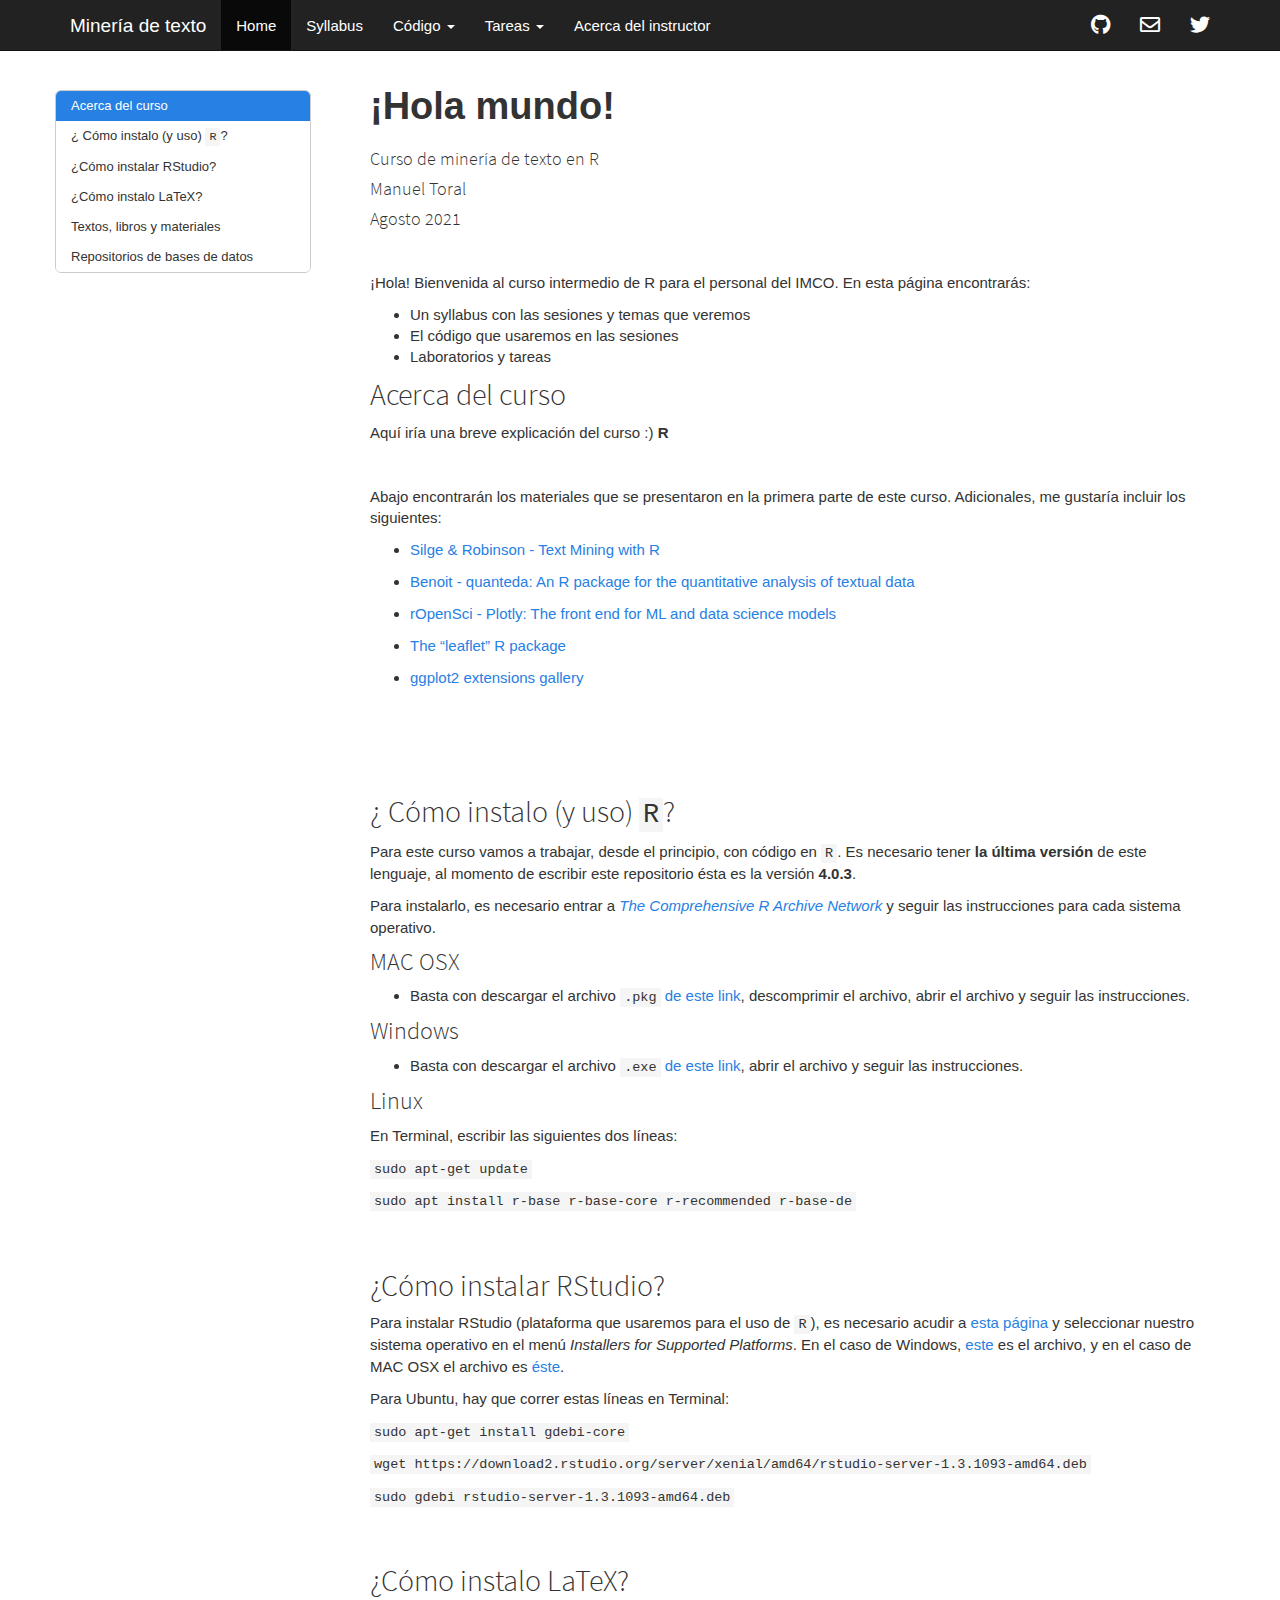
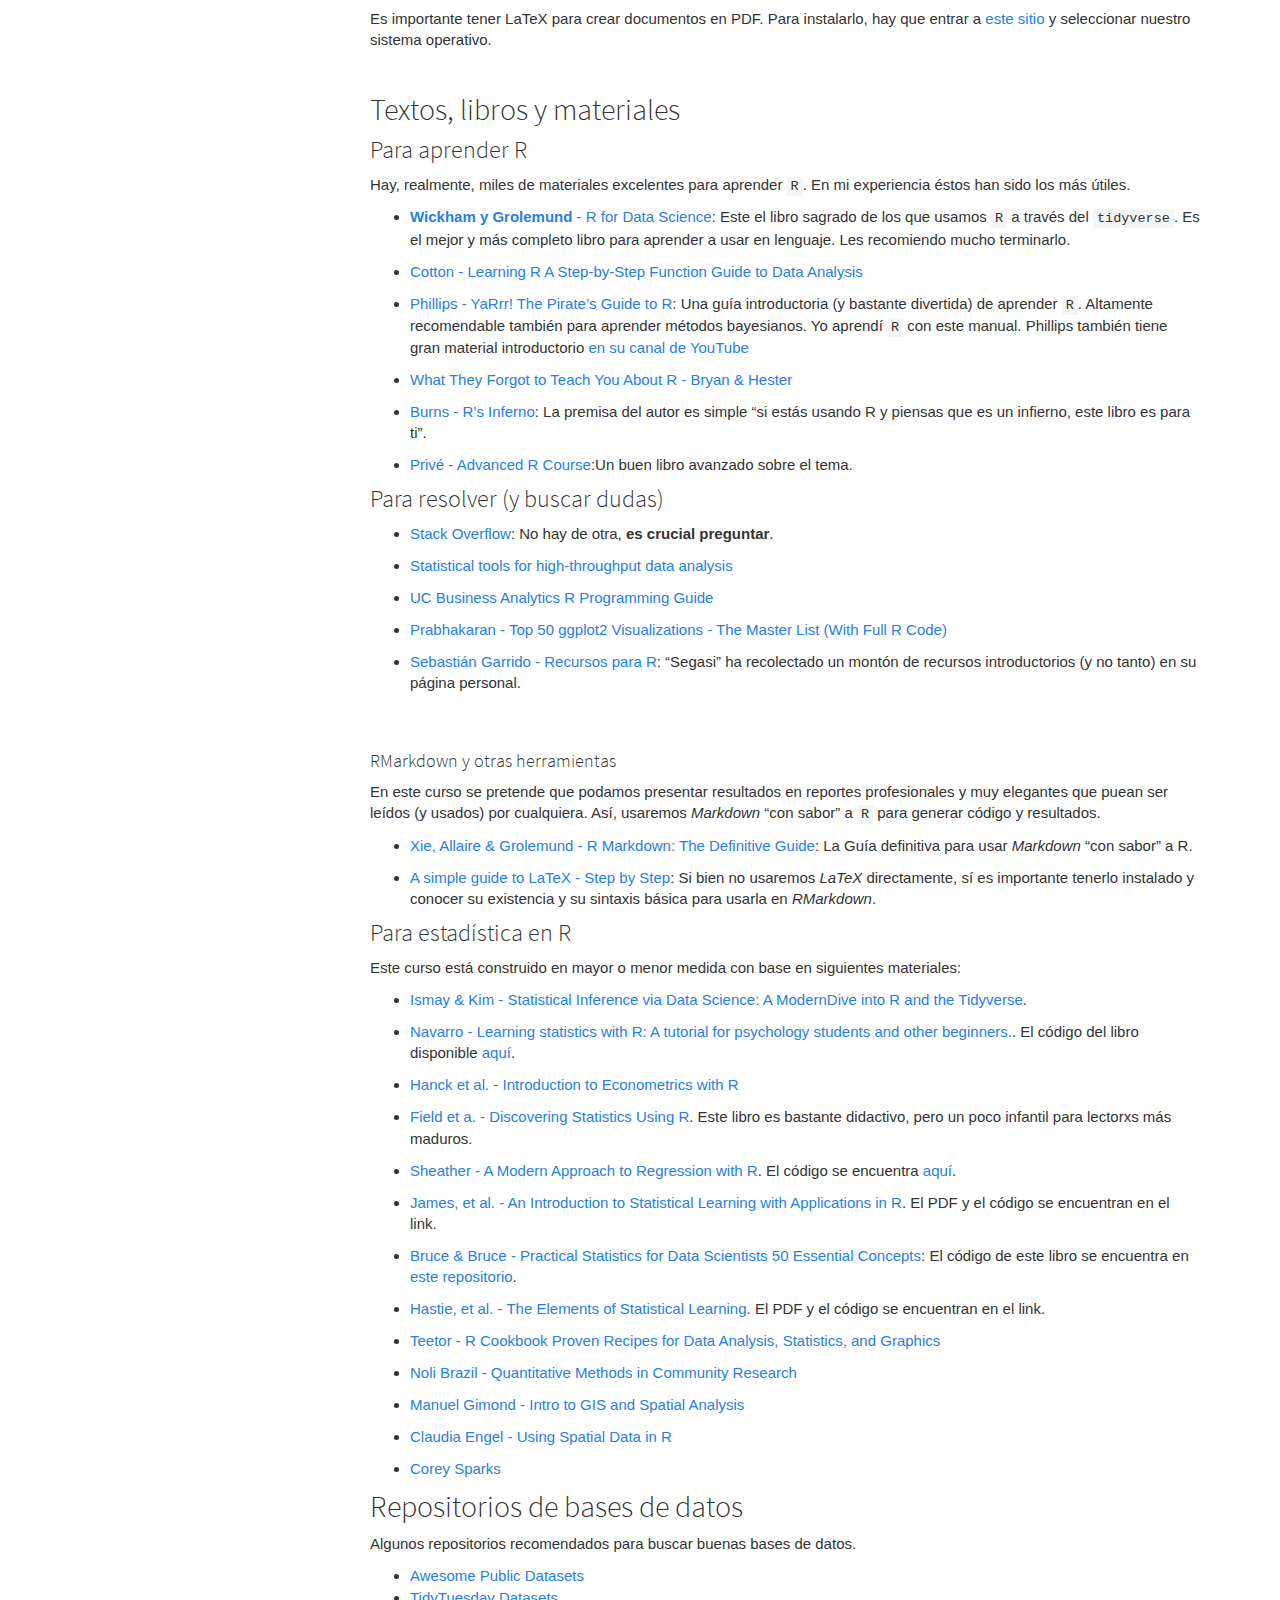
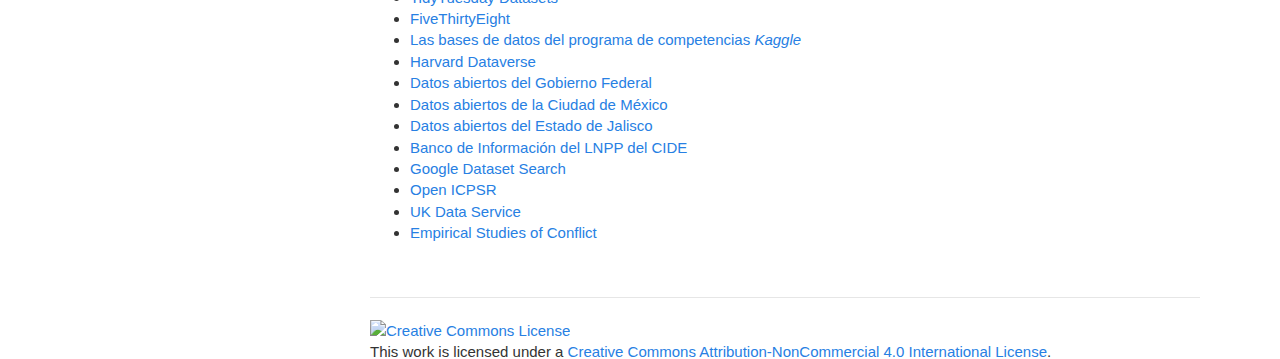
==== index.html @ f6c272ee "primer commit" ====
<!DOCTYPE html>

<html>

<head>

<meta charset="utf-8" />
<meta name="generator" content="pandoc" />
<meta http-equiv="X-UA-Compatible" content="IE=EDGE" />




<title>¡Hola mundo!</title>

<script src="site_libs/header-attrs-2.9/header-attrs.js"></script>
<script src="site_libs/jquery-1.11.3/jquery.min.js"></script>
<meta name="viewport" content="width=device-width, initial-scale=1" />
<link href="site_libs/bootstrap-3.3.5/css/cosmo.min.css" rel="stylesheet" />
<script src="site_libs/bootstrap-3.3.5/js/bootstrap.min.js"></script>
<script src="site_libs/bootstrap-3.3.5/shim/html5shiv.min.js"></script>
<script src="site_libs/bootstrap-3.3.5/shim/respond.min.js"></script>
<style>h1 {font-size: 34px;}
       h1.title {font-size: 38px;}
       h2 {font-size: 30px;}
       h3 {font-size: 24px;}
       h4 {font-size: 18px;}
       h5 {font-size: 16px;}
       h6 {font-size: 12px;}
       code {color: inherit; background-color: rgba(0, 0, 0, 0.04);}
       pre:not([class]) { background-color: white }</style>
<script src="site_libs/jqueryui-1.11.4/jquery-ui.min.js"></script>
<link href="site_libs/tocify-1.9.1/jquery.tocify.css" rel="stylesheet" />
<script src="site_libs/tocify-1.9.1/jquery.tocify.js"></script>
<script src="site_libs/navigation-1.1/tabsets.js"></script>
<link href="site_libs/highlightjs-9.12.0/textmate.css" rel="stylesheet" />
<script src="site_libs/highlightjs-9.12.0/highlight.js"></script>
<link href="site_libs/font-awesome-5.1.0/css/all.css" rel="stylesheet" />
<link href="site_libs/font-awesome-5.1.0/css/v4-shims.css" rel="stylesheet" />

<style type="text/css">
  code{white-space: pre-wrap;}
  span.smallcaps{font-variant: small-caps;}
  span.underline{text-decoration: underline;}
  div.column{display: inline-block; vertical-align: top; width: 50%;}
  div.hanging-indent{margin-left: 1.5em; text-indent: -1.5em;}
  ul.task-list{list-style: none;}
      .display.math{display: block; text-align: center; margin: 0.5rem auto;}
  </style>

<style type="text/css">code{white-space: pre;}</style>
<script type="text/javascript">
if (window.hljs) {
  hljs.configure({languages: []});
  hljs.initHighlightingOnLoad();
  if (document.readyState && document.readyState === "complete") {
    window.setTimeout(function() { hljs.initHighlighting(); }, 0);
  }
}
</script>





<link rel="stylesheet" href="styles.css" type="text/css" />



<style type = "text/css">
.main-container {
  max-width: 940px;
  margin-left: auto;
  margin-right: auto;
}
img {
  max-width:100%;
}
.tabbed-pane {
  padding-top: 12px;
}
.html-widget {
  margin-bottom: 20px;
}
button.code-folding-btn:focus {
  outline: none;
}
summary {
  display: list-item;
}
pre code {
  padding: 0;
}
</style>


<style type="text/css">
.dropdown-submenu {
  position: relative;
}
.dropdown-submenu>.dropdown-menu {
  top: 0;
  left: 100%;
  margin-top: -6px;
  margin-left: -1px;
  border-radius: 0 6px 6px 6px;
}
.dropdown-submenu:hover>.dropdown-menu {
  display: block;
}
.dropdown-submenu>a:after {
  display: block;
  content: " ";
  float: right;
  width: 0;
  height: 0;
  border-color: transparent;
  border-style: solid;
  border-width: 5px 0 5px 5px;
  border-left-color: #cccccc;
  margin-top: 5px;
  margin-right: -10px;
}
.dropdown-submenu:hover>a:after {
  border-left-color: #adb5bd;
}
.dropdown-submenu.pull-left {
  float: none;
}
.dropdown-submenu.pull-left>.dropdown-menu {
  left: -100%;
  margin-left: 10px;
  border-radius: 6px 0 6px 6px;
}
</style>

<script type="text/javascript">
// manage active state of menu based on current page
$(document).ready(function () {
  // active menu anchor
  href = window.location.pathname
  href = href.substr(href.lastIndexOf('/') + 1)
  if (href === "")
    href = "index.html";
  var menuAnchor = $('a[href="' + href + '"]');

  // mark it active
  menuAnchor.tab('show');

  // if it's got a parent navbar menu mark it active as well
  menuAnchor.closest('li.dropdown').addClass('active');

  // Navbar adjustments
  var navHeight = $(".navbar").first().height() + 15;
  var style = document.createElement('style');
  var pt = "padding-top: " + navHeight + "px; ";
  var mt = "margin-top: -" + navHeight + "px; ";
  var css = "";
  // offset scroll position for anchor links (for fixed navbar)
  for (var i = 1; i <= 6; i++) {
    css += ".section h" + i + "{ " + pt + mt + "}\n";
  }
  style.innerHTML = "body {" + pt + "padding-bottom: 40px; }\n" + css;
  document.head.appendChild(style);
});
</script>

<!-- tabsets -->

<style type="text/css">
.tabset-dropdown > .nav-tabs {
  display: inline-table;
  max-height: 500px;
  min-height: 44px;
  overflow-y: auto;
  border: 1px solid #ddd;
  border-radius: 4px;
}

.tabset-dropdown > .nav-tabs > li.active:before {
  content: "";
  font-family: 'Glyphicons Halflings';
  display: inline-block;
  padding: 10px;
  border-right: 1px solid #ddd;
}

.tabset-dropdown > .nav-tabs.nav-tabs-open > li.active:before {
  content: "&#xe258;";
  border: none;
}

.tabset-dropdown > .nav-tabs.nav-tabs-open:before {
  content: "";
  font-family: 'Glyphicons Halflings';
  display: inline-block;
  padding: 10px;
  border-right: 1px solid #ddd;
}

.tabset-dropdown > .nav-tabs > li.active {
  display: block;
}

.tabset-dropdown > .nav-tabs > li > a,
.tabset-dropdown > .nav-tabs > li > a:focus,
.tabset-dropdown > .nav-tabs > li > a:hover {
  border: none;
  display: inline-block;
  border-radius: 4px;
  background-color: transparent;
}

.tabset-dropdown > .nav-tabs.nav-tabs-open > li {
  display: block;
  float: none;
}

.tabset-dropdown > .nav-tabs > li {
  display: none;
}
</style>

<!-- code folding -->



<style type="text/css">

#TOC {
  margin: 25px 0px 20px 0px;
}
@media (max-width: 768px) {
#TOC {
  position: relative;
  width: 100%;
}
}

@media print {
.toc-content {
  /* see https://github.com/w3c/csswg-drafts/issues/4434 */
  float: right;
}
}

.toc-content {
  padding-left: 30px;
  padding-right: 40px;
}

div.main-container {
  max-width: 1200px;
}

div.tocify {
  width: 20%;
  max-width: 260px;
  max-height: 85%;
}

@media (min-width: 768px) and (max-width: 991px) {
  div.tocify {
    width: 25%;
  }
}

@media (max-width: 767px) {
  div.tocify {
    width: 100%;
    max-width: none;
  }
}

.tocify ul, .tocify li {
  line-height: 20px;
}

.tocify-subheader .tocify-item {
  font-size: 0.90em;
}

.tocify .list-group-item {
  border-radius: 0px;
}


</style>



</head>

<body>


<div class="container-fluid main-container">


<!-- setup 3col/9col grid for toc_float and main content  -->
<div class="row">
<div class="col-xs-12 col-sm-4 col-md-3">
<div id="TOC" class="tocify">
</div>
</div>

<div class="toc-content col-xs-12 col-sm-8 col-md-9">




<div class="navbar navbar-default  navbar-fixed-top" role="navigation">
  <div class="container">
    <div class="navbar-header">
      <button type="button" class="navbar-toggle collapsed" data-toggle="collapse" data-target="#navbar">
        <span class="icon-bar"></span>
        <span class="icon-bar"></span>
        <span class="icon-bar"></span>
      </button>
      <a class="navbar-brand" href="index.html">Minería de texto</a>
    </div>
    <div id="navbar" class="navbar-collapse collapse">
      <ul class="nav navbar-nav">
        <li>
  <a href="index.html">Home</a>
</li>
<li>
  <a href="syllabus.html">Syllabus</a>
</li>
<li class="dropdown">
  <a href="#" class="dropdown-toggle" data-toggle="dropdown" role="button" aria-expanded="false">
    Código
     
    <span class="caret"></span>
  </a>
  <ul class="dropdown-menu" role="menu">
    <li>
      <a href="s1.html">Sesión 1</a>
    </li>
    <li>
      <a href="s2.html">Sesión 2</a>
    </li>
    <li>
      <a href="s3.html">Sesión 3</a>
    </li>
  </ul>
</li>
<li class="dropdown">
  <a href="#" class="dropdown-toggle" data-toggle="dropdown" role="button" aria-expanded="false">
    Tareas
     
    <span class="caret"></span>
  </a>
  <ul class="dropdown-menu" role="menu">
    <li>
      <a href="t1.html">Tarea 1</a>
    </li>
  </ul>
</li>
<li>
  <a href="about.html">Acerca del instructor</a>
</li>
      </ul>
      <ul class="nav navbar-nav navbar-right">
        <li>
  <a href="https://github.com/jmtoral/">
    <span class="fa fa-github fa-lg"></span>
     
  </a>
</li>
<li>
  <a href="mailto:jmtoralcruz@gmail.com">
    <span class="fa fa-envelope-o fa-lg"></span>
     
  </a>
</li>
<li>
  <a href="https://twitter.com/jmtoralc">
    <span class="fa fa-twitter fa-lg"></span>
     
  </a>
</li>
      </ul>
    </div><!--/.nav-collapse -->
  </div><!--/.container -->
</div><!--/.navbar -->

<div id="header">



<h1 class="title toc-ignore">¡Hola mundo!</h1>
<h3 class="subtitle"><h4 style="font-style:normal">
Curso de minería de texto en R
</h4></h3>
<h4 class="author"><h4 style="font-style:normal">
Manuel Toral
</h4></h4>
<h4 class="date"><h4 style="font-style:normal">
Agosto 2021
</h4></h4>

</div>


<style>
p.comment {
background-color: #DBDBDB;
padding: 10px;
border: 1px solid black;
margin-left: 25px;
border-radius: 5px;
font-style: italic;
}

.figure {
   margin-top: 20px;
   margin-bottom: 20px;
}

h1.title {
  font-weight: bold;
  font-family: Arial;  
}

h2.title {
  font-family: Arial;  
}

</style>
<style type="text/css">
#TOC {
  font-size: 13px;
  font-family: Arial;
}
</style>
</style>
<p><br />
</p>
<p>¡Hola! Bienvenida al curso intermedio de R para el personal del IMCO. En esta página encontrarás:</p>
<ul>
<li>Un syllabus con las sesiones y temas que veremos</li>
<li>El código que usaremos en las sesiones</li>
<li>Laboratorios y tareas</li>
</ul>
<div id="acerca-del-curso" class="section level2">
<h2>Acerca del curso</h2>
<p>Aquí iría una breve explicación del curso :) <strong>R</strong></p>
<p><br></p>
<p>Abajo encontrarán los materiales que se presentaron en la primera parte de este curso. Adicionales, me gustaría incluir los siguientes:</p>
<ul>
<li><p><a href="https://www.tidytextmining.com/">Silge &amp; Robinson - Text Mining with R</a></p></li>
<li><p><a href="https://quanteda.io/index.html">Benoit - quanteda: An R package for the quantitative analysis of textual data</a></p></li>
<li><p><a href="https://plotly.com/r/">rOpenSci - Plotly: The front end for ML and data science models</a></p></li>
<li><p><a href="https://rstudio.github.io/leaflet/">The “leaflet” R package</a></p></li>
<li><p><a href="https://exts.ggplot2.tidyverse.org/gallery/">ggplot2 extensions gallery</a></p></li>
</ul>
<p><br> <br> <br> <br></p>
</div>
<div id="cómo-instalo-y-uso-r" class="section level2">
<h2>¿ Cómo instalo (y uso) <code>R</code>?</h2>
<p>Para este curso vamos a trabajar, desde el principio, con código en <code>R</code>. Es necesario tener <strong>la última versión</strong> de este lenguaje, al momento de escribir este repositorio ésta es la versión <strong>4.0.3</strong>.</p>
<p>Para instalarlo, es necesario entrar a <a href="https://cran.r-project.org/"><em>The Comprehensive R Archive Network</em></a> y seguir las instrucciones para cada sistema operativo.</p>
<div id="mac-osx" class="section level3">
<h3>MAC OSX</h3>
<ul>
<li>Basta con descargar el archivo <code>.pkg</code> <a href="https://cran.r-project.org/bin/macosx/R-4.0.3.pkg">de este link</a>, descomprimir el archivo, abrir el archivo y seguir las instrucciones.</li>
</ul>
</div>
<div id="windows" class="section level3">
<h3>Windows</h3>
<ul>
<li>Basta con descargar el archivo <code>.exe</code> <a href="https://cran.r-project.org/bin/windows/base/R-4.0.3-win.exe">de este link</a>, abrir el archivo y seguir las instrucciones.</li>
</ul>
</div>
<div id="linux" class="section level3">
<h3>Linux</h3>
<p>En Terminal, escribir las siguientes dos líneas:</p>
<p><code>sudo apt-get update</code></p>
<p><code>sudo apt install r-base r-base-core r-recommended r-base-de</code></p>
<div style="margin-bottom:25px;">

</div>
<p><br></p>
</div>
</div>
<div id="cómo-instalar-rstudio" class="section level2">
<h2>¿Cómo instalar RStudio?</h2>
<p>Para instalar RStudio (plataforma que usaremos para el uso de <code>R</code>), es necesario acudir a <a href="https://www.rstudio.com/products/rstudio/download/">esta página</a> y seleccionar nuestro sistema operativo en el menú <em>Installers for Supported Platforms</em>. En el caso de Windows, <a href="https://download1.rstudio.org/desktop/windows/RStudio-1.3.1093.exe">este</a> es el archivo, y en el caso de MAC OSX el archivo es <a href="https://download1.rstudio.org/desktop/macos/RStudio-1.3.1093.dmg">éste</a>.</p>
<p>Para Ubuntu, hay que correr estas líneas en Terminal:</p>
<p><code>sudo apt-get install gdebi-core</code></p>
<p><code>wget https://download2.rstudio.org/server/xenial/amd64/rstudio-server-1.3.1093-amd64.deb</code></p>
<p><code>sudo gdebi rstudio-server-1.3.1093-amd64.deb</code></p>
<div style="margin-bottom:25px;">

</div>
<p><br></p>
</div>
<div id="cómo-instalo-latex" class="section level2">
<h2>¿Cómo instalo LaTeX?</h2>
<p>Es importante tener LaTeX para crear documentos en PDF. Para instalarlo, hay que entrar a <a href="https://www.latex-project.org/get/">este sitio</a> y seleccionar nuestro sistema operativo.</p>
<p><br></p>
</div>
<div id="textos-libros-y-materiales" class="section level2">
<h2>Textos, libros y materiales</h2>
<div id="para-aprender-r" class="section level3">
<h3>Para aprender R</h3>
<p>Hay, realmente, miles de materiales excelentes para aprender <code>R</code>. En mi experiencia éstos han sido los más útiles.</p>
<ul>
<li><p><a href="https://r4ds.had.co.nz/"><strong>Wickham y Grolemund</strong> - R for Data Science</a>: Este el libro sagrado de los que usamos <code>R</code> a través del <code>tidyverse</code>. Es el mejor y más completo libro para aprender a usar en lenguaje. Les recomiendo mucho terminarlo.</p></li>
<li><p><a href="http://shop.oreilly.com/product/0636920028352.do">Cotton - Learning R A Step-by-Step Function Guide to Data Analysis</a></p></li>
<li><p><a href="https://ndphillips.github.io/piratesguide.html">Phillips - YaRrr! The Pirate’s Guide to R</a>: Una guía introductoria (y bastante divertida) de aprender <code>R</code>. Altamente recomendable también para aprender métodos bayesianos. Yo aprendí <code>R</code> con este manual. Phillips también tiene gran material introductorio <a href="https://www.youtube.com/watch?v=Vkv7-nw3wwU&amp;list=PL9tt3I41HFS9gmeZFEuNrnu_7V_NFngfJ">en su canal de YouTube</a></p></li>
<li><p><a href="https://whattheyforgot.org/">What They Forgot to Teach You About R - Bryan &amp; Hester</a></p></li>
<li><p><a href="https://www.burns-stat.com/pages/Tutor/R_inferno.pdf">Burns - R’s Inferno</a>: La premisa del autor es simple “si estás usando R y piensas que es un infierno, este libro es para ti”.</p></li>
<li><p><a href="https://privefl.github.io/advr38book/index.html">Privé - Advanced R Course</a>:Un buen libro avanzado sobre el tema.</p></li>
</ul>
</div>
<div id="para-resolver-y-buscar-dudas" class="section level3">
<h3>Para resolver (y buscar dudas)</h3>
<ul>
<li><p><a href="https://stackoverflow.com/">Stack Overflow</a>: No hay de otra, <strong>es crucial preguntar</strong>.</p></li>
<li><p><a href="http://www.sthda.com/english/">Statistical tools for high-throughput data analysis</a></p></li>
<li><p><a href="https://uc-r.github.io/">UC Business Analytics R Programming Guide</a></p></li>
<li><p><a href="http://r-statistics.co/Top50-Ggplot2-Visualizations-MasterList-R-Code.html">Prabhakaran - Top 50 ggplot2 Visualizations - The Master List (With Full R Code)</a></p></li>
<li><p><a href="http://segasi.com.mx/cursos/recursos_r/recursos/index.html">Sebastián Garrido - Recursos para R</a>: “Segasi” ha recolectado un montón de recursos introductorios (y no tanto) en su página personal.</p></li>
</ul>
<div style="margin-bottom:25px;">

</div>
<p><br></p>
<div id="rmarkdown-y-otras-herramientas" class="section level4">
<h4>RMarkdown y otras herramientas</h4>
<p>En este curso se pretende que podamos presentar resultados en reportes profesionales y muy elegantes que puean ser leídos (y usados) por cualquiera. Así, usaremos <em>Markdown</em> “con sabor” a <code>R</code> para generar código y resultados.</p>
<ul>
<li><p><a href="https://bookdown.org/yihui/rmarkdown/">Xie, Allaire &amp; Grolemund - R Markdown: The Definitive Guide</a>: La Guía definitiva para usar <em>Markdown</em> “con sabor” a R.</p></li>
<li><p><a href="https://www.latex-tutorial.com/tutorials/">A simple guide to LaTeX - Step by Step</a>: Si bien no usaremos <em>LaTeX</em> directamente, sí es importante tenerlo instalado y conocer su existencia y su sintaxis básica para usarla en <em>RMarkdown</em>.</p></li>
</ul>
</div>
</div>
<div id="para-estadística-en-r" class="section level3">
<h3>Para estadística en R</h3>
<p>Este curso está construido en mayor o menor medida con base en siguientes materiales:</p>
<ul>
<li><p><a href="https://moderndive.netlify.com/index.html">Ismay &amp; Kim - Statistical Inference via Data Science: A ModernDive into R and the Tidyverse</a>.</p></li>
<li><p><a href="https://learningstatisticswithr.com/book/">Navarro - Learning statistics with R: A tutorial for psychology students and other beginners.</a>. El código del libro disponible <a href="https://learningstatisticswithr.com/">aquí</a>.</p></li>
<li><p><a href="https://www.econometrics-with-r.org/1-introduction.html">Hanck et al. - Introduction to Econometrics with R</a></p></li>
<li><p><a href="https://uk.sagepub.com/en-gb/eur/discovering-statistics-using-r/book236067">Field et a. - Discovering Statistics Using R</a>. Este libro es bastante didactivo, pero un poco infantil para lectorxs más maduros.</p></li>
<li><p><a href="https://www.springer.com/la/book/9780387096070">Sheather - A Modern Approach to Regression with R</a>. El código se encuentra <a href="https://www.stat.tamu.edu/~sheather/book/">aquí</a>.</p></li>
<li><p><a href="https://www-bcf.usc.edu/~gareth/ISL/">James, et al. - An Introduction to Statistical Learning with Applications in R</a>. El PDF y el código se encuentran en el link.</p></li>
<li><p><a href="http://shop.oreilly.com/product/0636920048992.do">Bruce &amp; Bruce - Practical Statistics for Data Scientists 50 Essential Concepts</a>: El código de este libro se encuentra en <a href="https://github.com/andrewgbruce/statistics-for-data-scientists/tree/master/src">este repositorio</a>.</p></li>
<li><p><a href="https://web.stanford.edu/~hastie/ElemStatLearn/">Hastie, et al. - The Elements of Statistical Learning</a>. El PDF y el código se encuentran en el link.</p></li>
<li><p><a href="http://shop.oreilly.com/product/9780596809164.do">Teetor - R Cookbook Proven Recipes for Data Analysis, Statistics, and Graphics</a></p></li>
<li><p><a href="https://crd150.github.io/index.html">Noli Brazil - Quantitative Methods in Community Research</a></p></li>
<li><p><a href="https://mgimond.github.io/Spatial/index.html">Manuel Gimond - Intro to GIS and Spatial Analysis</a></p></li>
<li><p><a href="https://cengel.github.io/R-spatial/">Claudia Engel - Using Spatial Data in R</a></p></li>
<li><p><a href="https://rpubs.com/corey_sparks">Corey Sparks</a></p></li>
</ul>
</div>
</div>
<div id="repositorios-de-bases-de-datos" class="section level2">
<h2>Repositorios de bases de datos</h2>
<p>Algunos repositorios recomendados para buscar buenas bases de datos.</p>
<ul>
<li><a href="https://github.com/awesomedata/awesome-public-datasets">Awesome Public Datasets</a></li>
<li><a href="https://github.com/rfordatascience/tidytuesday">TidyTuesday Datasets</a></li>
<li><a href="https://github.com/rudeboybert/fivethirtyeight">FiveThirtyEight</a></li>
<li><a href="https://www.kaggle.com/datasets">Las bases de datos del programa de competencias <em>Kaggle</em></a></li>
<li><a href="https://dataverse.harvard.edu/">Harvard Dataverse</a></li>
<li><a href="https://datos.gob.mx/">Datos abiertos del Gobierno Federal</a></li>
<li><a href="https://datos.cdmx.gob.mx/">Datos abiertos de la Ciudad de México</a></li>
<li><a href="https://datos.jalisco.gob.mx/">Datos abiertos del Estado de Jalisco</a></li>
<li><a href="http://datos.cide.edu/">Banco de Información del LNPP del CIDE</a></li>
<li><a href="https://datasetsearch.research.google.com/">Google Dataset Search</a></li>
<li><a href="https://www.openicpsr.org/openicpsr/">Open ICPSR</a></li>
<li><a href="http://reshare.ukdataservice.ac.uk/">UK Data Service</a></li>
<li><a href="https://esoc.princeton.edu/">Empirical Studies of Conflict</a></li>
</ul>
<p><br></p>
<hr />
<p><a rel="license" href="http://creativecommons.org/licenses/by-nc/4.0/"><img alt="Creative Commons License" style="border-width:0" src="https://i.creativecommons.org/l/by-nc/4.0/88x31.png" /></a><br />This work is licensed under a <a rel="license" href="http://creativecommons.org/licenses/by-nc/4.0/">Creative Commons Attribution-NonCommercial 4.0 International License</a>.</p>
</div>



</div>
</div>

</div>

<script>

// add bootstrap table styles to pandoc tables
function bootstrapStylePandocTables() {
  $('tr.odd').parent('tbody').parent('table').addClass('table table-condensed');
}
$(document).ready(function () {
  bootstrapStylePandocTables();
});


</script>

<!-- tabsets -->

<script>
$(document).ready(function () {
  window.buildTabsets("TOC");
});

$(document).ready(function () {
  $('.tabset-dropdown > .nav-tabs > li').click(function () {
    $(this).parent().toggleClass('nav-tabs-open');
  });
});
</script>

<!-- code folding -->

<script>
$(document).ready(function ()  {

    // temporarily add toc-ignore selector to headers for the consistency with Pandoc
    $('.unlisted.unnumbered').addClass('toc-ignore')

    // move toc-ignore selectors from section div to header
    $('div.section.toc-ignore')
        .removeClass('toc-ignore')
        .children('h1,h2,h3,h4,h5').addClass('toc-ignore');

    // establish options
    var options = {
      selectors: "h1,h2,h3",
      theme: "bootstrap3",
      context: '.toc-content',
      hashGenerator: function (text) {
        return text.replace(/[.\\/?&!#<>]/g, '').replace(/\s/g, '_');
      },
      ignoreSelector: ".toc-ignore",
      scrollTo: 0
    };
    options.showAndHide = true;
    options.smoothScroll = true;

    // tocify
    var toc = $("#TOC").tocify(options).data("toc-tocify");
});
</script>


</body>
</html>
---- site_libs/bootstrap-3.3.5/css/cosmo.min.css ----
@font-face {
  font-family: 'Source Sans Pro';
  font-style: normal;
  font-weight: 300;
  src: url(fonts/SourceSansProLight.ttf) format('truetype');
}
@font-face {
  font-family: 'Source Sans Pro';
  font-style: normal;
  font-weight: 400;
  src: url(fonts/SourceSansPro.ttf) format('truetype');
}
@font-face {
  font-family: 'Source Sans Pro';
  font-style: normal;
  font-weight: 700;
  src: url(fonts/SourceSansProBold.ttf) format('truetype');
}

/*!
 * bootswatch v3.3.6
 * Homepage: http://bootswatch.com
 * Copyright 2012-2015 Thomas Park
 * Licensed under MIT
 * Based on Bootstrap
*//*!
 * Bootstrap v3.3.6 (http://getbootstrap.com)
 * Copyright 2011-2015 Twitter, Inc.
 * Licensed under MIT (https://github.com/twbs/bootstrap/blob/master/LICENSE)
 *//*! normalize.css v3.0.3 | MIT License | github.com/necolas/normalize.css */html{font-family:sans-serif;-ms-text-size-adjust:100%;-webkit-text-size-adjust:100%}body{margin:0}article,aside,details,figcaption,figure,footer,header,hgroup,main,menu,nav,section,summary{display:block}audio,canvas,progress,video{display:inline-block;vertical-align:baseline}audio:not([controls]){display:none;height:0}[hidden],template{display:none}a{background-color:transparent}a:active,a:hover{outline:0}abbr[title]{border-bottom:1px dotted}b,strong{font-weight:bold}dfn{font-style:italic}h1{font-size:2em;margin:0.67em 0}mark{background:#ff0;color:#000}small{font-size:80%}sub,sup{font-size:75%;line-height:0;position:relative;vertical-align:baseline}sup{top:-0.5em}sub{bottom:-0.25em}img{border:0}svg:not(:root){overflow:hidden}figure{margin:1em 40px}hr{-webkit-box-sizing:content-box;-moz-box-sizing:content-box;box-sizing:content-box;height:0}pre{overflow:auto}code,kbd,pre,samp{font-family:monospace, monospace;font-size:1em}button,input,optgroup,select,textarea{color:inherit;font:inherit;margin:0}button{overflow:visible}button,select{text-transform:none}button,html input[type="button"],input[type="reset"],input[type="submit"]{-webkit-appearance:button;cursor:pointer}button[disabled],html input[disabled]{cursor:default}button::-moz-focus-inner,input::-moz-focus-inner{border:0;padding:0}input{line-height:normal}input[type="checkbox"],input[type="radio"]{-webkit-box-sizing:border-box;-moz-box-sizing:border-box;box-sizing:border-box;padding:0}input[type="number"]::-webkit-inner-spin-button,input[type="number"]::-webkit-outer-spin-button{height:auto}input[type="search"]{-webkit-appearance:textfield;-webkit-box-sizing:content-box;-moz-box-sizing:content-box;box-sizing:content-box}input[type="search"]::-webkit-search-cancel-button,input[type="search"]::-webkit-search-decoration{-webkit-appearance:none}fieldset{border:1px solid #c0c0c0;margin:0 2px;padding:0.35em 0.625em 0.75em}legend{border:0;padding:0}textarea{overflow:auto}optgroup{font-weight:bold}table{border-collapse:collapse;border-spacing:0}td,th{padding:0}/*! Source: https://github.com/h5bp/html5-boilerplate/blob/master/src/css/main.css */@media print{*,*:before,*:after{background:transparent !important;color:#000 !important;-webkit-box-shadow:none !important;box-shadow:none !important;text-shadow:none !important}a,a:visited{text-decoration:underline}a[href]:after{content:" (" attr(href) ")"}abbr[title]:after{content:" (" attr(title) ")"}a[href^="#"]:after,a[href^="javascript:"]:after{content:""}pre,blockquote{border:1px solid #999;page-break-inside:avoid}thead{display:table-header-group}tr,img{page-break-inside:avoid}img{max-width:100% !important}p,h2,h3{orphans:3;widows:3}h2,h3{page-break-after:avoid}.navbar{display:none}.btn>.caret,.dropup>.btn>.caret{border-top-color:#000 !important}.label{border:1px solid #000}.table{border-collapse:collapse !important}.table td,.table th{background-color:#fff !important}.table-bordered th,.table-bordered td{border:1px solid #ddd !important}}@font-face{font-family:'Glyphicons Halflings';src:url('../fonts/glyphicons-halflings-regular.eot');src:url('../fonts/glyphicons-halflings-regular.eot?#iefix') format('embedded-opentype'),url('../fonts/glyphicons-halflings-regular.woff') format('woff'),url('../fonts/glyphicons-halflings-regular.ttf') format('truetype'),url('../fonts/glyphicons-halflings-regular.svg#glyphicons_halflingsregular') format('svg')}.glyphicon{position:relative;top:1px;display:inline-block;font-family:'Glyphicons Halflings';font-style:normal;font-weight:normal;line-height:1;-webkit-font-smoothing:antialiased;-moz-osx-font-smoothing:grayscale}.glyphicon-asterisk:before{content:"\002a"}.glyphicon-plus:before{content:"\002b"}.glyphicon-euro:before,.glyphicon-eur:before{content:"\20ac"}.glyphicon-minus:before{content:"\2212"}.glyphicon-cloud:before{content:"\2601"}.glyphicon-envelope:before{content:"\2709"}.glyphicon-pencil:before{content:"\270f"}.glyphicon-glass:before{content:"\e001"}.glyphicon-music:before{content:"\e002"}.glyphicon-search:before{content:"\e003"}.glyphicon-heart:before{content:"\e005"}.glyphicon-star:before{content:"\e006"}.glyphicon-star-empty:before{content:"\e007"}.glyphicon-user:before{content:"\e008"}.glyphicon-film:before{content:"\e009"}.glyphicon-th-large:before{content:"\e010"}.glyphicon-th:before{content:"\e011"}.glyphicon-th-list:before{content:"\e012"}.glyphicon-ok:before{content:"\e013"}.glyphicon-remove:before{content:"\e014"}.glyphicon-zoom-in:before{content:"\e015"}.glyphicon-zoom-out:before{content:"\e016"}.glyphicon-off:before{content:"\e017"}.glyphicon-signal:before{content:"\e018"}.glyphicon-cog:before{content:"\e019"}.glyphicon-trash:before{content:"\e020"}.glyphicon-home:before{content:"\e021"}.glyphicon-file:before{content:"\e022"}.glyphicon-time:before{content:"\e023"}.glyphicon-road:before{content:"\e024"}.glyphicon-download-alt:before{content:"\e025"}.glyphicon-download:before{content:"\e026"}.glyphicon-upload:before{content:"\e027"}.glyphicon-inbox:before{content:"\e028"}.glyphicon-play-circle:before{content:"\e029"}.glyphicon-repeat:before{content:"\e030"}.glyphicon-refresh:before{content:"\e031"}.glyphicon-list-alt:before{content:"\e032"}.glyphicon-lock:before{content:"\e033"}.glyphicon-flag:before{content:"\e034"}.glyphicon-headphones:before{content:"\e035"}.glyphicon-volume-off:before{content:"\e036"}.glyphicon-volume-down:before{content:"\e037"}.glyphicon-volume-up:before{content:"\e038"}.glyphicon-qrcode:before{content:"\e039"}.glyphicon-barcode:before{content:"\e040"}.glyphicon-tag:before{content:"\e041"}.glyphicon-tags:before{content:"\e042"}.glyphicon-book:before{content:"\e043"}.glyphicon-bookmark:before{content:"\e044"}.glyphicon-print:before{content:"\e045"}.glyphicon-camera:before{content:"\e046"}.glyphicon-font:before{content:"\e047"}.glyphicon-bold:before{content:"\e048"}.glyphicon-italic:before{content:"\e049"}.glyphicon-text-height:before{content:"\e050"}.glyphicon-text-width:before{content:"\e051"}.glyphicon-align-left:before{content:"\e052"}.glyphicon-align-center:before{content:"\e053"}.glyphicon-align-right:before{content:"\e054"}.glyphicon-align-justify:before{content:"\e055"}.glyphicon-list:before{content:"\e056"}.glyphicon-indent-left:before{content:"\e057"}.glyphicon-indent-right:before{content:"\e058"}.glyphicon-facetime-video:before{content:"\e059"}.glyphicon-picture:before{content:"\e060"}.glyphicon-map-marker:before{content:"\e062"}.glyphicon-adjust:before{content:"\e063"}.glyphicon-tint:before{content:"\e064"}.glyphicon-edit:before{content:"\e065"}.glyphicon-share:before{content:"\e066"}.glyphicon-check:before{content:"\e067"}.glyphicon-move:before{content:"\e068"}.glyphicon-step-backward:before{content:"\e069"}.glyphicon-fast-backward:before{content:"\e070"}.glyphicon-backward:before{content:"\e071"}.glyphicon-play:before{content:"\e072"}.glyphicon-pause:before{content:"\e073"}.glyphicon-stop:before{content:"\e074"}.glyphicon-forward:before{content:"\e075"}.glyphicon-fast-forward:before{content:"\e076"}.glyphicon-step-forward:before{content:"\e077"}.glyphicon-eject:before{content:"\e078"}.glyphicon-chevron-left:before{content:"\e079"}.glyphicon-chevron-right:before{content:"\e080"}.glyphicon-plus-sign:before{content:"\e081"}.glyphicon-minus-sign:before{content:"\e082"}.glyphicon-remove-sign:before{content:"\e083"}.glyphicon-ok-sign:before{content:"\e084"}.glyphicon-question-sign:before{content:"\e085"}.glyphicon-info-sign:before{content:"\e086"}.glyphicon-screenshot:before{content:"\e087"}.glyphicon-remove-circle:before{content:"\e088"}.glyphicon-ok-circle:before{content:"\e089"}.glyphicon-ban-circle:before{content:"\e090"}.glyphicon-arrow-left:before{content:"\e091"}.glyphicon-arrow-right:before{content:"\e092"}.glyphicon-arrow-up:before{content:"\e093"}.glyphicon-arrow-down:before{content:"\e094"}.glyphicon-share-alt:before{content:"\e095"}.glyphicon-resize-full:before{content:"\e096"}.glyphicon-resize-small:before{content:"\e097"}.glyphicon-exclamation-sign:before{content:"\e101"}.glyphicon-gift:before{content:"\e102"}.glyphicon-leaf:before{content:"\e103"}.glyphicon-fire:before{content:"\e104"}.glyphicon-eye-open:before{content:"\e105"}.glyphicon-eye-close:before{content:"\e106"}.glyphicon-warning-sign:before{content:"\e107"}.glyphicon-plane:before{content:"\e108"}.glyphicon-calendar:before{content:"\e109"}.glyphicon-random:before{content:"\e110"}.glyphicon-comment:before{content:"\e111"}.glyphicon-magnet:before{content:"\e112"}.glyphicon-chevron-up:before{content:"\e113"}.glyphicon-chevron-down:before{content:"\e114"}.glyphicon-retweet:before{content:"\e115"}.glyphicon-shopping-cart:before{content:"\e116"}.glyphicon-folder-close:before{content:"\e117"}.glyphicon-folder-open:before{content:"\e118"}.glyphicon-resize-vertical:before{content:"\e119"}.glyphicon-resize-horizontal:before{content:"\e120"}.glyphicon-hdd:before{content:"\e121"}.glyphicon-bullhorn:before{content:"\e122"}.glyphicon-bell:before{content:"\e123"}.glyphicon-certificate:before{content:"\e124"}.glyphicon-thumbs-up:before{content:"\e125"}.glyphicon-thumbs-down:before{content:"\e126"}.glyphicon-hand-right:before{content:"\e127"}.glyphicon-hand-left:before{content:"\e128"}.glyphicon-hand-up:before{content:"\e129"}.glyphicon-hand-down:before{content:"\e130"}.glyphicon-circle-arrow-right:before{content:"\e131"}.glyphicon-circle-arrow-left:before{content:"\e132"}.glyphicon-circle-arrow-up:before{content:"\e133"}.glyphicon-circle-arrow-down:before{content:"\e134"}.glyphicon-globe:before{content:"\e135"}.glyphicon-wrench:before{content:"\e136"}.glyphicon-tasks:before{content:"\e137"}.glyphicon-filter:before{content:"\e138"}.glyphicon-briefcase:before{content:"\e139"}.glyphicon-fullscreen:before{content:"\e140"}.glyphicon-dashboard:before{content:"\e141"}.glyphicon-paperclip:before{content:"\e142"}.glyphicon-heart-empty:before{content:"\e143"}.glyphicon-link:before{content:"\e144"}.glyphicon-phone:before{content:"\e145"}.glyphicon-pushpin:before{content:"\e146"}.glyphicon-usd:before{content:"\e148"}.glyphicon-gbp:before{content:"\e149"}.glyphicon-sort:before{content:"\e150"}.glyphicon-sort-by-alphabet:before{content:"\e151"}.glyphicon-sort-by-alphabet-alt:before{content:"\e152"}.glyphicon-sort-by-order:before{content:"\e153"}.glyphicon-sort-by-order-alt:before{content:"\e154"}.glyphicon-sort-by-attributes:before{content:"\e155"}.glyphicon-sort-by-attributes-alt:before{content:"\e156"}.glyphicon-unchecked:before{content:"\e157"}.glyphicon-expand:before{content:"\e158"}.glyphicon-collapse-down:before{content:"\e159"}.glyphicon-collapse-up:before{content:"\e160"}.glyphicon-log-in:before{content:"\e161"}.glyphicon-flash:before{content:"\e162"}.glyphicon-log-out:before{content:"\e163"}.glyphicon-new-window:before{content:"\e164"}.glyphicon-record:before{content:"\e165"}.glyphicon-save:before{content:"\e166"}.glyphicon-open:before{content:"\e167"}.glyphicon-saved:before{content:"\e168"}.glyphicon-import:before{content:"\e169"}.glyphicon-export:before{content:"\e170"}.glyphicon-send:before{content:"\e171"}.glyphicon-floppy-disk:before{content:"\e172"}.glyphicon-floppy-saved:before{content:"\e173"}.glyphicon-floppy-remove:before{content:"\e174"}.glyphicon-floppy-save:before{content:"\e175"}.glyphicon-floppy-open:before{content:"\e176"}.glyphicon-credit-card:before{content:"\e177"}.glyphicon-transfer:before{content:"\e178"}.glyphicon-cutlery:before{content:"\e179"}.glyphicon-header:before{content:"\e180"}.glyphicon-compressed:before{content:"\e181"}.glyphicon-earphone:before{content:"\e182"}.glyphicon-phone-alt:before{content:"\e183"}.glyphicon-tower:before{content:"\e184"}.glyphicon-stats:before{content:"\e185"}.glyphicon-sd-video:before{content:"\e186"}.glyphicon-hd-video:before{content:"\e187"}.glyphicon-subtitles:before{content:"\e188"}.glyphicon-sound-stereo:before{content:"\e189"}.glyphicon-sound-dolby:before{content:"\e190"}.glyphicon-sound-5-1:before{content:"\e191"}.glyphicon-sound-6-1:before{content:"\e192"}.glyphicon-sound-7-1:before{content:"\e193"}.glyphicon-copyright-mark:before{content:"\e194"}.glyphicon-registration-mark:before{content:"\e195"}.glyphicon-cloud-download:before{content:"\e197"}.glyphicon-cloud-upload:before{content:"\e198"}.glyphicon-tree-conifer:before{content:"\e199"}.glyphicon-tree-deciduous:before{content:"\e200"}.glyphicon-cd:before{content:"\e201"}.glyphicon-save-file:before{content:"\e202"}.glyphicon-open-file:before{content:"\e203"}.glyphicon-level-up:before{content:"\e204"}.glyphicon-copy:before{content:"\e205"}.glyphicon-paste:before{content:"\e206"}.glyphicon-alert:before{content:"\e209"}.glyphicon-equalizer:before{content:"\e210"}.glyphicon-king:before{content:"\e211"}.glyphicon-queen:before{content:"\e212"}.glyphicon-pawn:before{content:"\e213"}.glyphicon-bishop:before{content:"\e214"}.glyphicon-knight:before{content:"\e215"}.glyphicon-baby-formula:before{content:"\e216"}.glyphicon-tent:before{content:"\26fa"}.glyphicon-blackboard:before{content:"\e218"}.glyphicon-bed:before{content:"\e219"}.glyphicon-apple:before{content:"\f8ff"}.glyphicon-erase:before{content:"\e221"}.glyphicon-hourglass:before{content:"\231b"}.glyphicon-lamp:before{content:"\e223"}.glyphicon-duplicate:before{content:"\e224"}.glyphicon-piggy-bank:before{content:"\e225"}.glyphicon-scissors:before{content:"\e226"}.glyphicon-bitcoin:before{content:"\e227"}.glyphicon-btc:before{content:"\e227"}.glyphicon-xbt:before{content:"\e227"}.glyphicon-yen:before{content:"\00a5"}.glyphicon-jpy:before{content:"\00a5"}.glyphicon-ruble:before{content:"\20bd"}.glyphicon-rub:before{content:"\20bd"}.glyphicon-scale:before{content:"\e230"}.glyphicon-ice-lolly:before{content:"\e231"}.glyphicon-ice-lolly-tasted:before{content:"\e232"}.glyphicon-education:before{content:"\e233"}.glyphicon-option-horizontal:before{content:"\e234"}.glyphicon-option-vertical:before{content:"\e235"}.glyphicon-menu-hamburger:before{content:"\e236"}.glyphicon-modal-window:before{content:"\e237"}.glyphicon-oil:before{content:"\e238"}.glyphicon-grain:before{content:"\e239"}.glyphicon-sunglasses:before{content:"\e240"}.glyphicon-text-size:before{content:"\e241"}.glyphicon-text-color:before{content:"\e242"}.glyphicon-text-background:before{content:"\e243"}.glyphicon-object-align-top:before{content:"\e244"}.glyphicon-object-align-bottom:before{content:"\e245"}.glyphicon-object-align-horizontal:before{content:"\e246"}.glyphicon-object-align-left:before{content:"\e247"}.glyphicon-object-align-vertical:before{content:"\e248"}.glyphicon-object-align-right:before{content:"\e249"}.glyphicon-triangle-right:before{content:"\e250"}.glyphicon-triangle-left:before{content:"\e251"}.glyphicon-triangle-bottom:before{content:"\e252"}.glyphicon-triangle-top:before{content:"\e253"}.glyphicon-console:before{content:"\e254"}.glyphicon-superscript:before{content:"\e255"}.glyphicon-subscript:before{content:"\e256"}.glyphicon-menu-left:before{content:"\e257"}.glyphicon-menu-right:before{content:"\e258"}.glyphicon-menu-down:before{content:"\e259"}.glyphicon-menu-up:before{content:"\e260"}*{-webkit-box-sizing:border-box;-moz-box-sizing:border-box;box-sizing:border-box}*:before,*:after{-webkit-box-sizing:border-box;-moz-box-sizing:border-box;box-sizing:border-box}html{font-size:10px;-webkit-tap-highlight-color:rgba(0,0,0,0)}body{font-family:"Source Sans Pro",Calibri,Candara,Arial,sans-serif;font-size:15px;line-height:1.42857143;color:#333333;background-color:#ffffff}input,button,select,textarea{font-family:inherit;font-size:inherit;line-height:inherit}a{color:#2780e3;text-decoration:none}a:hover,a:focus{color:#165ba8;text-decoration:underline}a:focus{outline:thin dotted;outline:5px auto -webkit-focus-ring-color;outline-offset:-2px}figure{margin:0}img{vertical-align:middle}.img-responsive,.thumbnail>img,.thumbnail a>img,.carousel-inner>.item>img,.carousel-inner>.item>a>img{display:block;max-width:100%;height:auto}.img-rounded{border-radius:0}.img-thumbnail{padding:4px;line-height:1.42857143;background-color:#ffffff;border:1px solid #dddddd;border-radius:0;-webkit-transition:all .2s ease-in-out;-o-transition:all .2s ease-in-out;transition:all .2s ease-in-out;display:inline-block;max-width:100%;height:auto}.img-circle{border-radius:50%}hr{margin-top:21px;margin-bottom:21px;border:0;border-top:1px solid #e6e6e6}.sr-only{position:absolute;width:1px;height:1px;margin:-1px;padding:0;overflow:hidden;clip:rect(0, 0, 0, 0);border:0}.sr-only-focusable:active,.sr-only-focusable:focus{position:static;width:auto;height:auto;margin:0;overflow:visible;clip:auto}[role="button"]{cursor:pointer}h1,h2,h3,h4,h5,h6,.h1,.h2,.h3,.h4,.h5,.h6{font-family:"Source Sans Pro",Calibri,Candara,Arial,sans-serif;font-weight:300;line-height:1.1;color:inherit}h1 small,h2 small,h3 small,h4 small,h5 small,h6 small,.h1 small,.h2 small,.h3 small,.h4 small,.h5 small,.h6 small,h1 .small,h2 .small,h3 .small,h4 .small,h5 .small,h6 .small,.h1 .small,.h2 .small,.h3 .small,.h4 .small,.h5 .small,.h6 .small{font-weight:normal;line-height:1;color:#999999}h1,.h1,h2,.h2,h3,.h3{margin-top:21px;margin-bottom:10.5px}h1 small,.h1 small,h2 small,.h2 small,h3 small,.h3 small,h1 .small,.h1 .small,h2 .small,.h2 .small,h3 .small,.h3 .small{font-size:65%}h4,.h4,h5,.h5,h6,.h6{margin-top:10.5px;margin-bottom:10.5px}h4 small,.h4 small,h5 small,.h5 small,h6 small,.h6 small,h4 .small,.h4 .small,h5 .small,.h5 .small,h6 .small,.h6 .small{font-size:75%}h1,.h1{font-size:39px}h2,.h2{font-size:32px}h3,.h3{font-size:26px}h4,.h4{font-size:19px}h5,.h5{font-size:15px}h6,.h6{font-size:13px}p{margin:0 0 10.5px}.lead{margin-bottom:21px;font-size:17px;font-weight:300;line-height:1.4}@media (min-width:768px){.lead{font-size:22.5px}}small,.small{font-size:86%}mark,.mark{background-color:#ff7518;padding:.2em}.text-left{text-align:left}.text-right{text-align:right}.text-center{text-align:center}.text-justify{text-align:justify}.text-nowrap{white-space:nowrap}.text-lowercase{text-transform:lowercase}.text-uppercase{text-transform:uppercase}.text-capitalize{text-transform:capitalize}.text-muted{color:#999999}.text-primary{color:#2780e3}a.text-primary:hover,a.text-primary:focus{color:#1967be}.text-success{color:#ffffff}a.text-success:hover,a.text-success:focus{color:#e6e6e6}.text-info{color:#ffffff}a.text-info:hover,a.text-info:focus{color:#e6e6e6}.text-warning{color:#ffffff}a.text-warning:hover,a.text-warning:focus{color:#e6e6e6}.text-danger{color:#ffffff}a.text-danger:hover,a.text-danger:focus{color:#e6e6e6}.bg-primary{color:#fff;background-color:#2780e3}a.bg-primary:hover,a.bg-primary:focus{background-color:#1967be}.bg-success{background-color:#3fb618}a.bg-success:hover,a.bg-success:focus{background-color:#2f8912}.bg-info{background-color:#9954bb}a.bg-info:hover,a.bg-info:focus{background-color:#7e3f9d}.bg-warning{background-color:#ff7518}a.bg-warning:hover,a.bg-warning:focus{background-color:#e45c00}.bg-danger{background-color:#ff0039}a.bg-danger:hover,a.bg-danger:focus{background-color:#cc002e}.page-header{padding-bottom:9.5px;margin:42px 0 21px;border-bottom:1px solid #e6e6e6}ul,ol{margin-top:0;margin-bottom:10.5px}ul ul,ol ul,ul ol,ol ol{margin-bottom:0}.list-unstyled{padding-left:0;list-style:none}.list-inline{padding-left:0;list-style:none;margin-left:-5px}.list-inline>li{display:inline-block;padding-left:5px;padding-right:5px}dl{margin-top:0;margin-bottom:21px}dt,dd{line-height:1.42857143}dt{font-weight:bold}dd{margin-left:0}@media (min-width:768px){.dl-horizontal dt{float:left;width:160px;clear:left;text-align:right;overflow:hidden;text-overflow:ellipsis;white-space:nowrap}.dl-horizontal dd{margin-left:180px}}abbr[title],abbr[data-original-title]{cursor:help;border-bottom:1px dotted #999999}.initialism{font-size:90%;text-transform:uppercase}blockquote{padding:10.5px 21px;margin:0 0 21px;font-size:18.75px;border-left:5px solid #e6e6e6}blockquote p:last-child,blockquote ul:last-child,blockquote ol:last-child{margin-bottom:0}blockquote footer,blockquote small,blockquote .small{display:block;font-size:80%;line-height:1.42857143;color:#999999}blockquote footer:before,blockquote small:before,blockquote .small:before{content:'\2014 \00A0'}.blockquote-reverse,blockquote.pull-right{padding-right:15px;padding-left:0;border-right:5px solid #e6e6e6;border-left:0;text-align:right}.blockquote-reverse footer:before,blockquote.pull-right footer:before,.blockquote-reverse small:before,blockquote.pull-right small:before,.blockquote-reverse .small:before,blockquote.pull-right .small:before{content:''}.blockquote-reverse footer:after,blockquote.pull-right footer:after,.blockquote-reverse small:after,blockquote.pull-right small:after,.blockquote-reverse .small:after,blockquote.pull-right .small:after{content:'\00A0 \2014'}address{margin-bottom:21px;font-style:normal;line-height:1.42857143}code,kbd,pre,samp{font-family:monospace}code{padding:2px 4px;font-size:90%;color:#c7254e;background-color:#f9f2f4;border-radius:0}kbd{padding:2px 4px;font-size:90%;color:#ffffff;background-color:#333333;border-radius:0;-webkit-box-shadow:inset 0 -1px 0 rgba(0,0,0,0.25);box-shadow:inset 0 -1px 0 rgba(0,0,0,0.25)}kbd kbd{padding:0;font-size:100%;font-weight:bold;-webkit-box-shadow:none;box-shadow:none}pre{display:block;padding:10px;margin:0 0 10.5px;font-size:14px;line-height:1.42857143;word-break:break-all;word-wrap:break-word;color:#333333;background-color:#f5f5f5;border:1px solid #cccccc;border-radius:0}pre code{padding:0;font-size:inherit;color:inherit;white-space:pre-wrap;background-color:transparent;border-radius:0}.pre-scrollable{max-height:340px;overflow-y:scroll}.container{margin-right:auto;margin-left:auto;padding-left:15px;padding-right:15px}@media (min-width:768px){.container{width:750px}}@media (min-width:992px){.container{width:970px}}@media (min-width:1200px){.container{width:1170px}}.container-fluid{margin-right:auto;margin-left:auto;padding-left:15px;padding-right:15px}.row{margin-left:-15px;margin-right:-15px}.col-xs-1,.col-sm-1,.col-md-1,.col-lg-1,.col-xs-2,.col-sm-2,.col-md-2,.col-lg-2,.col-xs-3,.col-sm-3,.col-md-3,.col-lg-3,.col-xs-4,.col-sm-4,.col-md-4,.col-lg-4,.col-xs-5,.col-sm-5,.col-md-5,.col-lg-5,.col-xs-6,.col-sm-6,.col-md-6,.col-lg-6,.col-xs-7,.col-sm-7,.col-md-7,.col-lg-7,.col-xs-8,.col-sm-8,.col-md-8,.col-lg-8,.col-xs-9,.col-sm-9,.col-md-9,.col-lg-9,.col-xs-10,.col-sm-10,.col-md-10,.col-lg-10,.col-xs-11,.col-sm-11,.col-md-11,.col-lg-11,.col-xs-12,.col-sm-12,.col-md-12,.col-lg-12{position:relative;min-height:1px;padding-left:15px;padding-right:15px}.col-xs-1,.col-xs-2,.col-xs-3,.col-xs-4,.col-xs-5,.col-xs-6,.col-xs-7,.col-xs-8,.col-xs-9,.col-xs-10,.col-xs-11,.col-xs-12{float:left}.col-xs-12{width:100%}.col-xs-11{width:91.66666667%}.col-xs-10{width:83.33333333%}.col-xs-9{width:75%}.col-xs-8{width:66.66666667%}.col-xs-7{width:58.33333333%}.col-xs-6{width:50%}.col-xs-5{width:41.66666667%}.col-xs-4{width:33.33333333%}.col-xs-3{width:25%}.col-xs-2{width:16.66666667%}.col-xs-1{width:8.33333333%}.col-xs-pull-12{right:100%}.col-xs-pull-11{right:91.66666667%}.col-xs-pull-10{right:83.33333333%}.col-xs-pull-9{right:75%}.col-xs-pull-8{right:66.66666667%}.col-xs-pull-7{right:58.33333333%}.col-xs-pull-6{right:50%}.col-xs-pull-5{right:41.66666667%}.col-xs-pull-4{right:33.33333333%}.col-xs-pull-3{right:25%}.col-xs-pull-2{right:16.66666667%}.col-xs-pull-1{right:8.33333333%}.col-xs-pull-0{right:auto}.col-xs-push-12{left:100%}.col-xs-push-11{left:91.66666667%}.col-xs-push-10{left:83.33333333%}.col-xs-push-9{left:75%}.col-xs-push-8{left:66.66666667%}.col-xs-push-7{left:58.33333333%}.col-xs-push-6{left:50%}.col-xs-push-5{left:41.66666667%}.col-xs-push-4{left:33.33333333%}.col-xs-push-3{left:25%}.col-xs-push-2{left:16.66666667%}.col-xs-push-1{left:8.33333333%}.col-xs-push-0{left:auto}.col-xs-offset-12{margin-left:100%}.col-xs-offset-11{margin-left:91.66666667%}.col-xs-offset-10{margin-left:83.33333333%}.col-xs-offset-9{margin-left:75%}.col-xs-offset-8{margin-left:66.66666667%}.col-xs-offset-7{margin-left:58.33333333%}.col-xs-offset-6{margin-left:50%}.col-xs-offset-5{margin-left:41.66666667%}.col-xs-offset-4{margin-left:33.33333333%}.col-xs-offset-3{margin-left:25%}.col-xs-offset-2{margin-left:16.66666667%}.col-xs-offset-1{margin-left:8.33333333%}.col-xs-offset-0{margin-left:0%}@media (min-width:768px){.col-sm-1,.col-sm-2,.col-sm-3,.col-sm-4,.col-sm-5,.col-sm-6,.col-sm-7,.col-sm-8,.col-sm-9,.col-sm-10,.col-sm-11,.col-sm-12{float:left}.col-sm-12{width:100%}.col-sm-11{width:91.66666667%}.col-sm-10{width:83.33333333%}.col-sm-9{width:75%}.col-sm-8{width:66.66666667%}.col-sm-7{width:58.33333333%}.col-sm-6{width:50%}.col-sm-5{width:41.66666667%}.col-sm-4{width:33.33333333%}.col-sm-3{width:25%}.col-sm-2{width:16.66666667%}.col-sm-1{width:8.33333333%}.col-sm-pull-12{right:100%}.col-sm-pull-11{right:91.66666667%}.col-sm-pull-10{right:83.33333333%}.col-sm-pull-9{right:75%}.col-sm-pull-8{right:66.66666667%}.col-sm-pull-7{right:58.33333333%}.col-sm-pull-6{right:50%}.col-sm-pull-5{right:41.66666667%}.col-sm-pull-4{right:33.33333333%}.col-sm-pull-3{right:25%}.col-sm-pull-2{right:16.66666667%}.col-sm-pull-1{right:8.33333333%}.col-sm-pull-0{right:auto}.col-sm-push-12{left:100%}.col-sm-push-11{left:91.66666667%}.col-sm-push-10{left:83.33333333%}.col-sm-push-9{left:75%}.col-sm-push-8{left:66.66666667%}.col-sm-push-7{left:58.33333333%}.col-sm-push-6{left:50%}.col-sm-push-5{left:41.66666667%}.col-sm-push-4{left:33.33333333%}.col-sm-push-3{left:25%}.col-sm-push-2{left:16.66666667%}.col-sm-push-1{left:8.33333333%}.col-sm-push-0{left:auto}.col-sm-offset-12{margin-left:100%}.col-sm-offset-11{margin-left:91.66666667%}.col-sm-offset-10{margin-left:83.33333333%}.col-sm-offset-9{margin-left:75%}.col-sm-offset-8{margin-left:66.66666667%}.col-sm-offset-7{margin-left:58.33333333%}.col-sm-offset-6{margin-left:50%}.col-sm-offset-5{margin-left:41.66666667%}.col-sm-offset-4{margin-left:33.33333333%}.col-sm-offset-3{margin-left:25%}.col-sm-offset-2{margin-left:16.66666667%}.col-sm-offset-1{margin-left:8.33333333%}.col-sm-offset-0{margin-left:0%}}@media (min-width:992px){.col-md-1,.col-md-2,.col-md-3,.col-md-4,.col-md-5,.col-md-6,.col-md-7,.col-md-8,.col-md-9,.col-md-10,.col-md-11,.col-md-12{float:left}.col-md-12{width:100%}.col-md-11{width:91.66666667%}.col-md-10{width:83.33333333%}.col-md-9{width:75%}.col-md-8{width:66.66666667%}.col-md-7{width:58.33333333%}.col-md-6{width:50%}.col-md-5{width:41.66666667%}.col-md-4{width:33.33333333%}.col-md-3{width:25%}.col-md-2{width:16.66666667%}.col-md-1{width:8.33333333%}.col-md-pull-12{right:100%}.col-md-pull-11{right:91.66666667%}.col-md-pull-10{right:83.33333333%}.col-md-pull-9{right:75%}.col-md-pull-8{right:66.66666667%}.col-md-pull-7{right:58.33333333%}.col-md-pull-6{right:50%}.col-md-pull-5{right:41.66666667%}.col-md-pull-4{right:33.33333333%}.col-md-pull-3{right:25%}.col-md-pull-2{right:16.66666667%}.col-md-pull-1{right:8.33333333%}.col-md-pull-0{right:auto}.col-md-push-12{left:100%}.col-md-push-11{left:91.66666667%}.col-md-push-10{left:83.33333333%}.col-md-push-9{left:75%}.col-md-push-8{left:66.66666667%}.col-md-push-7{left:58.33333333%}.col-md-push-6{left:50%}.col-md-push-5{left:41.66666667%}.col-md-push-4{left:33.33333333%}.col-md-push-3{left:25%}.col-md-push-2{left:16.66666667%}.col-md-push-1{left:8.33333333%}.col-md-push-0{left:auto}.col-md-offset-12{margin-left:100%}.col-md-offset-11{margin-left:91.66666667%}.col-md-offset-10{margin-left:83.33333333%}.col-md-offset-9{margin-left:75%}.col-md-offset-8{margin-left:66.66666667%}.col-md-offset-7{margin-left:58.33333333%}.col-md-offset-6{margin-left:50%}.col-md-offset-5{margin-left:41.66666667%}.col-md-offset-4{margin-left:33.33333333%}.col-md-offset-3{margin-left:25%}.col-md-offset-2{margin-left:16.66666667%}.col-md-offset-1{margin-left:8.33333333%}.col-md-offset-0{margin-left:0%}}@media (min-width:1200px){.col-lg-1,.col-lg-2,.col-lg-3,.col-lg-4,.col-lg-5,.col-lg-6,.col-lg-7,.col-lg-8,.col-lg-9,.col-lg-10,.col-lg-11,.col-lg-12{float:left}.col-lg-12{width:100%}.col-lg-11{width:91.66666667%}.col-lg-10{width:83.33333333%}.col-lg-9{width:75%}.col-lg-8{width:66.66666667%}.col-lg-7{width:58.33333333%}.col-lg-6{width:50%}.col-lg-5{width:41.66666667%}.col-lg-4{width:33.33333333%}.col-lg-3{width:25%}.col-lg-2{width:16.66666667%}.col-lg-1{width:8.33333333%}.col-lg-pull-12{right:100%}.col-lg-pull-11{right:91.66666667%}.col-lg-pull-10{right:83.33333333%}.col-lg-pull-9{right:75%}.col-lg-pull-8{right:66.66666667%}.col-lg-pull-7{right:58.33333333%}.col-lg-pull-6{right:50%}.col-lg-pull-5{right:41.66666667%}.col-lg-pull-4{right:33.33333333%}.col-lg-pull-3{right:25%}.col-lg-pull-2{right:16.66666667%}.col-lg-pull-1{right:8.33333333%}.col-lg-pull-0{right:auto}.col-lg-push-12{left:100%}.col-lg-push-11{left:91.66666667%}.col-lg-push-10{left:83.33333333%}.col-lg-push-9{left:75%}.col-lg-push-8{left:66.66666667%}.col-lg-push-7{left:58.33333333%}.col-lg-push-6{left:50%}.col-lg-push-5{left:41.66666667%}.col-lg-push-4{left:33.33333333%}.col-lg-push-3{left:25%}.col-lg-push-2{left:16.66666667%}.col-lg-push-1{left:8.33333333%}.col-lg-push-0{left:auto}.col-lg-offset-12{margin-left:100%}.col-lg-offset-11{margin-left:91.66666667%}.col-lg-offset-10{margin-left:83.33333333%}.col-lg-offset-9{margin-left:75%}.col-lg-offset-8{margin-left:66.66666667%}.col-lg-offset-7{margin-left:58.33333333%}.col-lg-offset-6{margin-left:50%}.col-lg-offset-5{margin-left:41.66666667%}.col-lg-offset-4{margin-left:33.33333333%}.col-lg-offset-3{margin-left:25%}.col-lg-offset-2{margin-left:16.66666667%}.col-lg-offset-1{margin-left:8.33333333%}.col-lg-offset-0{margin-left:0%}}table{background-color:transparent}caption{padding-top:8px;padding-bottom:8px;color:#999999;text-align:left}th{}.table{width:100%;max-width:100%;margin-bottom:21px}.table>thead>tr>th,.table>tbody>tr>th,.table>tfoot>tr>th,.table>thead>tr>td,.table>tbody>tr>td,.table>tfoot>tr>td{padding:8px;line-height:1.42857143;vertical-align:top;border-top:1px solid #dddddd}.table>thead>tr>th{vertical-align:bottom;border-bottom:2px solid #dddddd}.table>caption+thead>tr:first-child>th,.table>colgroup+thead>tr:first-child>th,.table>thead:first-child>tr:first-child>th,.table>caption+thead>tr:first-child>td,.table>colgroup+thead>tr:first-child>td,.table>thead:first-child>tr:first-child>td{border-top:0}.table>tbody+tbody{border-top:2px solid #dddddd}.table .table{background-color:#ffffff}.table-condensed>thead>tr>th,.table-condensed>tbody>tr>th,.table-condensed>tfoot>tr>th,.table-condensed>thead>tr>td,.table-condensed>tbody>tr>td,.table-condensed>tfoot>tr>td{padding:5px}.table-bordered{border:1px solid #dddddd}.table-bordered>thead>tr>th,.table-bordered>tbody>tr>th,.table-bordered>tfoot>tr>th,.table-bordered>thead>tr>td,.table-bordered>tbody>tr>td,.table-bordered>tfoot>tr>td{border:1px solid #dddddd}.table-bordered>thead>tr>th,.table-bordered>thead>tr>td{border-bottom-width:2px}.table-striped>tbody>tr:nth-of-type(odd){background-color:#f9f9f9}.table-hover>tbody>tr:hover{background-color:#f5f5f5}table col[class*="col-"]{position:static;float:none;display:table-column}table td[class*="col-"],table th[class*="col-"]{position:static;float:none;display:table-cell}.table>thead>tr>td.active,.table>tbody>tr>td.active,.table>tfoot>tr>td.active,.table>thead>tr>th.active,.table>tbody>tr>th.active,.table>tfoot>tr>th.active,.table>thead>tr.active>td,.table>tbody>tr.active>td,.table>tfoot>tr.active>td,.table>thead>tr.active>th,.table>tbody>tr.active>th,.table>tfoot>tr.active>th{background-color:#f5f5f5}.table-hover>tbody>tr>td.active:hover,.table-hover>tbody>tr>th.active:hover,.table-hover>tbody>tr.active:hover>td,.table-hover>tbody>tr:hover>.active,.table-hover>tbody>tr.active:hover>th{background-color:#e8e8e8}.table>thead>tr>td.success,.table>tbody>tr>td.success,.table>tfoot>tr>td.success,.table>thead>tr>th.success,.table>tbody>tr>th.success,.table>tfoot>tr>th.success,.table>thead>tr.success>td,.table>tbody>tr.success>td,.table>tfoot>tr.success>td,.table>thead>tr.success>th,.table>tbody>tr.success>th,.table>tfoot>tr.success>th{background-color:#3fb618}.table-hover>tbody>tr>td.success:hover,.table-hover>tbody>tr>th.success:hover,.table-hover>tbody>tr.success:hover>td,.table-hover>tbody>tr:hover>.success,.table-hover>tbody>tr.success:hover>th{background-color:#379f15}.table>thead>tr>td.info,.table>tbody>tr>td.info,.table>tfoot>tr>td.info,.table>thead>tr>th.info,.table>tbody>tr>th.info,.table>tfoot>tr>th.info,.table>thead>tr.info>td,.table>tbody>tr.info>td,.table>tfoot>tr.info>td,.table>thead>tr.info>th,.table>tbody>tr.info>th,.table>tfoot>tr.info>th{background-color:#9954bb}.table-hover>tbody>tr>td.info:hover,.table-hover>tbody>tr>th.info:hover,.table-hover>tbody>tr.info:hover>td,.table-hover>tbody>tr:hover>.info,.table-hover>tbody>tr.info:hover>th{background-color:#8d46b0}.table>thead>tr>td.warning,.table>tbody>tr>td.warning,.table>tfoot>tr>td.warning,.table>thead>tr>th.warning,.table>tbody>tr>th.warning,.table>tfoot>tr>th.warning,.table>thead>tr.warning>td,.table>tbody>tr.warning>td,.table>tfoot>tr.warning>td,.table>thead>tr.warning>th,.table>tbody>tr.warning>th,.table>tfoot>tr.warning>th{background-color:#ff7518}.table-hover>tbody>tr>td.warning:hover,.table-hover>tbody>tr>th.warning:hover,.table-hover>tbody>tr.warning:hover>td,.table-hover>tbody>tr:hover>.warning,.table-hover>tbody>tr.warning:hover>th{background-color:#fe6600}.table>thead>tr>td.danger,.table>tbody>tr>td.danger,.table>tfoot>tr>td.danger,.table>thead>tr>th.danger,.table>tbody>tr>th.danger,.table>tfoot>tr>th.danger,.table>thead>tr.danger>td,.table>tbody>tr.danger>td,.table>tfoot>tr.danger>td,.table>thead>tr.danger>th,.table>tbody>tr.danger>th,.table>tfoot>tr.danger>th{background-color:#ff0039}.table-hover>tbody>tr>td.danger:hover,.table-hover>tbody>tr>th.danger:hover,.table-hover>tbody>tr.danger:hover>td,.table-hover>tbody>tr:hover>.danger,.table-hover>tbody>tr.danger:hover>th{background-color:#e60033}.table-responsive{overflow-x:auto;min-height:0.01%}@media screen and (max-width:767px){.table-responsive{width:100%;margin-bottom:15.75px;overflow-y:hidden;-ms-overflow-style:-ms-autohiding-scrollbar;border:1px solid #dddddd}.table-responsive>.table{margin-bottom:0}.table-responsive>.table>thead>tr>th,.table-responsive>.table>tbody>tr>th,.table-responsive>.table>tfoot>tr>th,.table-responsive>.table>thead>tr>td,.table-responsive>.table>tbody>tr>td,.table-responsive>.table>tfoot>tr>td{white-space:nowrap}.table-responsive>.table-bordered{border:0}.table-responsive>.table-bordered>thead>tr>th:first-child,.table-responsive>.table-bordered>tbody>tr>th:first-child,.table-responsive>.table-bordered>tfoot>tr>th:first-child,.table-responsive>.table-bordered>thead>tr>td:first-child,.table-responsive>.table-bordered>tbody>tr>td:first-child,.table-responsive>.table-bordered>tfoot>tr>td:first-child{border-left:0}.table-responsive>.table-bordered>thead>tr>th:last-child,.table-responsive>.table-bordered>tbody>tr>th:last-child,.table-responsive>.table-bordered>tfoot>tr>th:last-child,.table-responsive>.table-bordered>thead>tr>td:last-child,.table-responsive>.table-bordered>tbody>tr>td:last-child,.table-responsive>.table-bordered>tfoot>tr>td:last-child{border-right:0}.table-responsive>.table-bordered>tbody>tr:last-child>th,.table-responsive>.table-bordered>tfoot>tr:last-child>th,.table-responsive>.table-bordered>tbody>tr:last-child>td,.table-responsive>.table-bordered>tfoot>tr:last-child>td{border-bottom:0}}fieldset{padding:0;margin:0;border:0;min-width:0}legend{display:block;width:100%;padding:0;margin-bottom:21px;font-size:22.5px;line-height:inherit;color:#333333;border:0;border-bottom:1px solid #e5e5e5}label{display:inline-block;max-width:100%;margin-bottom:5px;font-weight:bold}input[type="search"]{-webkit-box-sizing:border-box;-moz-box-sizing:border-box;box-sizing:border-box}input[type="radio"],input[type="checkbox"]{margin:4px 0 0;margin-top:1px \9;line-height:normal}input[type="file"]{display:block}input[type="range"]{display:block;width:100%}select[multiple],select[size]{height:auto}input[type="file"]:focus,input[type="radio"]:focus,input[type="checkbox"]:focus{outline:thin dotted;outline:5px auto -webkit-focus-ring-color;outline-offset:-2px}output{display:block;padding-top:11px;font-size:15px;line-height:1.42857143;color:#333333}.form-control{display:block;width:100%;height:43px;padding:10px 18px;font-size:15px;line-height:1.42857143;color:#333333;background-color:#ffffff;background-image:none;border:1px solid #cccccc;border-radius:0;-webkit-box-shadow:inset 0 1px 1px rgba(0,0,0,0.075);box-shadow:inset 0 1px 1px rgba(0,0,0,0.075);-webkit-transition:border-color ease-in-out .15s,-webkit-box-shadow ease-in-out .15s;-o-transition:border-color ease-in-out .15s,box-shadow ease-in-out .15s;transition:border-color ease-in-out .15s,box-shadow ease-in-out .15s}.form-control:focus{border-color:#66afe9;outline:0;-webkit-box-shadow:inset 0 1px 1px rgba(0,0,0,0.075),0 0 8px rgba(102,175,233,0.6);box-shadow:inset 0 1px 1px rgba(0,0,0,0.075),0 0 8px rgba(102,175,233,0.6)}.form-control::-moz-placeholder{color:#999999;opacity:1}.form-control:-ms-input-placeholder{color:#999999}.form-control::-webkit-input-placeholder{color:#999999}.form-control::-ms-expand{border:0;background-color:transparent}.form-control[disabled],.form-control[readonly],fieldset[disabled] .form-control{background-color:#e6e6e6;opacity:1}.form-control[disabled],fieldset[disabled] .form-control{cursor:not-allowed}textarea.form-control{height:auto}input[type="search"]{-webkit-appearance:none}@media screen and (-webkit-min-device-pixel-ratio:0){input[type="date"].form-control,input[type="time"].form-control,input[type="datetime-local"].form-control,input[type="month"].form-control{line-height:43px}input[type="date"].input-sm,input[type="time"].input-sm,input[type="datetime-local"].input-sm,input[type="month"].input-sm,.input-group-sm input[type="date"],.input-group-sm input[type="time"],.input-group-sm input[type="datetime-local"],.input-group-sm input[type="month"]{line-height:31px}input[type="date"].input-lg,input[type="time"].input-lg,input[type="datetime-local"].input-lg,input[type="month"].input-lg,.input-group-lg input[type="date"],.input-group-lg input[type="time"],.input-group-lg input[type="datetime-local"],.input-group-lg input[type="month"]{line-height:64px}}.form-group{margin-bottom:15px}.radio,.checkbox{position:relative;display:block;margin-top:10px;margin-bottom:10px}.radio label,.checkbox label{min-height:21px;padding-left:20px;margin-bottom:0;font-weight:normal;cursor:pointer}.radio input[type="radio"],.radio-inline input[type="radio"],.checkbox input[type="checkbox"],.checkbox-inline input[type="checkbox"]{position:absolute;margin-left:-20px;margin-top:4px \9}.radio+.radio,.checkbox+.checkbox{margin-top:-5px}.radio-inline,.checkbox-inline{position:relative;display:inline-block;padding-left:20px;margin-bottom:0;vertical-align:middle;font-weight:normal;cursor:pointer}.radio-inline+.radio-inline,.checkbox-inline+.checkbox-inline{margin-top:0;margin-left:10px}input[type="radio"][disabled],input[type="checkbox"][disabled],input[type="radio"].disabled,input[type="checkbox"].disabled,fieldset[disabled] input[type="radio"],fieldset[disabled] input[type="checkbox"]{cursor:not-allowed}.radio-inline.disabled,.checkbox-inline.disabled,fieldset[disabled] .radio-inline,fieldset[disabled] .checkbox-inline{cursor:not-allowed}.radio.disabled label,.checkbox.disabled label,fieldset[disabled] .radio label,fieldset[disabled] .checkbox label{cursor:not-allowed}.form-control-static{padding-top:11px;padding-bottom:11px;margin-bottom:0;min-height:36px}.form-control-static.input-lg,.form-control-static.input-sm{padding-left:0;padding-right:0}.input-sm{height:31px;padding:5px 10px;font-size:13px;line-height:1.5;border-radius:0}select.input-sm{height:31px;line-height:31px}textarea.input-sm,select[multiple].input-sm{height:auto}.form-group-sm .form-control{height:31px;padding:5px 10px;font-size:13px;line-height:1.5;border-radius:0}.form-group-sm select.form-control{height:31px;line-height:31px}.form-group-sm textarea.form-control,.form-group-sm select[multiple].form-control{height:auto}.form-group-sm .form-control-static{height:31px;min-height:34px;padding:6px 10px;font-size:13px;line-height:1.5}.input-lg{height:64px;padding:18px 30px;font-size:19px;line-height:1.3333333;border-radius:0}select.input-lg{height:64px;line-height:64px}textarea.input-lg,select[multiple].input-lg{height:auto}.form-group-lg .form-control{height:64px;padding:18px 30px;font-size:19px;line-height:1.3333333;border-radius:0}.form-group-lg select.form-control{height:64px;line-height:64px}.form-group-lg textarea.form-control,.form-group-lg select[multiple].form-control{height:auto}.form-group-lg .form-control-static{height:64px;min-height:40px;padding:19px 30px;font-size:19px;line-height:1.3333333}.has-feedback{position:relative}.has-feedback .form-control{padding-right:53.75px}.form-control-feedback{position:absolute;top:0;right:0;z-index:2;display:block;width:43px;height:43px;line-height:43px;text-align:center;pointer-events:none}.input-lg+.form-control-feedback,.input-group-lg+.form-control-feedback,.form-group-lg .form-control+.form-control-feedback{width:64px;height:64px;line-height:64px}.input-sm+.form-control-feedback,.input-group-sm+.form-control-feedback,.form-group-sm .form-control+.form-control-feedback{width:31px;height:31px;line-height:31px}.has-success .help-block,.has-success .control-label,.has-success .radio,.has-success .checkbox,.has-success .radio-inline,.has-success .checkbox-inline,.has-success.radio label,.has-success.checkbox label,.has-success.radio-inline label,.has-success.checkbox-inline label{color:#ffffff}.has-success .form-control{border-color:#ffffff;-webkit-box-shadow:inset 0 1px 1px rgba(0,0,0,0.075);box-shadow:inset 0 1px 1px rgba(0,0,0,0.075)}.has-success .form-control:focus{border-color:#e6e6e6;-webkit-box-shadow:inset 0 1px 1px rgba(0,0,0,0.075),0 0 6px #fff;box-shadow:inset 0 1px 1px rgba(0,0,0,0.075),0 0 6px #fff}.has-success .input-group-addon{color:#ffffff;border-color:#ffffff;background-color:#3fb618}.has-success .form-control-feedback{color:#ffffff}.has-warning .help-block,.has-warning .control-label,.has-warning .radio,.has-warning .checkbox,.has-warning .radio-inline,.has-warning .checkbox-inline,.has-warning.radio label,.has-warning.checkbox label,.has-warning.radio-inline label,.has-warning.checkbox-inline label{color:#ffffff}.has-warning .form-control{border-color:#ffffff;-webkit-box-shadow:inset 0 1px 1px rgba(0,0,0,0.075);box-shadow:inset 0 1px 1px rgba(0,0,0,0.075)}.has-warning .form-control:focus{border-color:#e6e6e6;-webkit-box-shadow:inset 0 1px 1px rgba(0,0,0,0.075),0 0 6px #fff;box-shadow:inset 0 1px 1px rgba(0,0,0,0.075),0 0 6px #fff}.has-warning .input-group-addon{color:#ffffff;border-color:#ffffff;background-color:#ff7518}.has-warning .form-control-feedback{color:#ffffff}.has-error .help-block,.has-error .control-label,.has-error .radio,.has-error .checkbox,.has-error .radio-inline,.has-error .checkbox-inline,.has-error.radio label,.has-error.checkbox label,.has-error.radio-inline label,.has-error.checkbox-inline label{color:#ffffff}.has-error .form-control{border-color:#ffffff;-webkit-box-shadow:inset 0 1px 1px rgba(0,0,0,0.075);box-shadow:inset 0 1px 1px rgba(0,0,0,0.075)}.has-error .form-control:focus{border-color:#e6e6e6;-webkit-box-shadow:inset 0 1px 1px rgba(0,0,0,0.075),0 0 6px #fff;box-shadow:inset 0 1px 1px rgba(0,0,0,0.075),0 0 6px #fff}.has-error .input-group-addon{color:#ffffff;border-color:#ffffff;background-color:#ff0039}.has-error .form-control-feedback{color:#ffffff}.has-feedback label~.form-control-feedback{top:26px}.has-feedback label.sr-only~.form-control-feedback{top:0}.help-block{display:block;margin-top:5px;margin-bottom:10px;color:#737373}@media (min-width:768px){.form-inline .form-group{display:inline-block;margin-bottom:0;vertical-align:middle}.form-inline .form-control{display:inline-block;width:auto;vertical-align:middle}.form-inline .form-control-static{display:inline-block}.form-inline .input-group{display:inline-table;vertical-align:middle}.form-inline .input-group .input-group-addon,.form-inline .input-group .input-group-btn,.form-inline .input-group .form-control{width:auto}.form-inline .input-group>.form-control{width:100%}.form-inline .control-label{margin-bottom:0;vertical-align:middle}.form-inline .radio,.form-inline .checkbox{display:inline-block;margin-top:0;margin-bottom:0;vertical-align:middle}.form-inline .radio label,.form-inline .checkbox label{padding-left:0}.form-inline .radio input[type="radio"],.form-inline .checkbox input[type="checkbox"]{position:relative;margin-left:0}.form-inline .has-feedback .form-control-feedback{top:0}}.form-horizontal .radio,.form-horizontal .checkbox,.form-horizontal .radio-inline,.form-horizontal .checkbox-inline{margin-top:0;margin-bottom:0;padding-top:11px}.form-horizontal .radio,.form-horizontal .checkbox{min-height:32px}.form-horizontal .form-group{margin-left:-15px;margin-right:-15px}@media (min-width:768px){.form-horizontal .control-label{text-align:right;margin-bottom:0;padding-top:11px}}.form-horizontal .has-feedback .form-control-feedback{right:15px}@media (min-width:768px){.form-horizontal .form-group-lg .control-label{padding-top:19px;font-size:19px}}@media (min-width:768px){.form-horizontal .form-group-sm .control-label{padding-top:6px;font-size:13px}}.btn{display:inline-block;margin-bottom:0;font-weight:normal;text-align:center;vertical-align:middle;-ms-touch-action:manipulation;touch-action:manipulation;cursor:pointer;background-image:none;border:1px solid transparent;white-space:nowrap;padding:10px 18px;font-size:15px;line-height:1.42857143;border-radius:0;-webkit-user-select:none;-moz-user-select:none;-ms-user-select:none;user-select:none}.btn:focus,.btn:active:focus,.btn.active:focus,.btn.focus,.btn:active.focus,.btn.active.focus{outline:thin dotted;outline:5px auto -webkit-focus-ring-color;outline-offset:-2px}.btn:hover,.btn:focus,.btn.focus{color:#ffffff;text-decoration:none}.btn:active,.btn.active{outline:0;background-image:none;-webkit-box-shadow:inset 0 3px 5px rgba(0,0,0,0.125);box-shadow:inset 0 3px 5px rgba(0,0,0,0.125)}.btn.disabled,.btn[disabled],fieldset[disabled] .btn{cursor:not-allowed;opacity:0.65;filter:alpha(opacity=65);-webkit-box-shadow:none;box-shadow:none}a.btn.disabled,fieldset[disabled] a.btn{pointer-events:none}.btn-default{color:#ffffff;background-color:#222222;border-color:#222222}.btn-default:focus,.btn-default.focus{color:#ffffff;background-color:#090909;border-color:#000000}.btn-default:hover{color:#ffffff;background-color:#090909;border-color:#040404}.btn-default:active,.btn-default.active,.open>.dropdown-toggle.btn-default{color:#ffffff;background-color:#090909;border-color:#040404}.btn-default:active:hover,.btn-default.active:hover,.open>.dropdown-toggle.btn-default:hover,.btn-default:active:focus,.btn-default.active:focus,.open>.dropdown-toggle.btn-default:focus,.btn-default:active.focus,.btn-default.active.focus,.open>.dropdown-toggle.btn-default.focus{color:#ffffff;background-color:#000000;border-color:#000000}.btn-default:active,.btn-default.active,.open>.dropdown-toggle.btn-default{background-image:none}.btn-default.disabled:hover,.btn-default[disabled]:hover,fieldset[disabled] .btn-default:hover,.btn-default.disabled:focus,.btn-default[disabled]:focus,fieldset[disabled] .btn-default:focus,.btn-default.disabled.focus,.btn-default[disabled].focus,fieldset[disabled] .btn-default.focus{background-color:#222222;border-color:#222222}.btn-default .badge{color:#222222;background-color:#ffffff}.btn-primary{color:#ffffff;background-color:#2780e3;border-color:#2780e3}.btn-primary:focus,.btn-primary.focus{color:#ffffff;background-color:#1967be;border-color:#10427b}.btn-primary:hover{color:#ffffff;background-color:#1967be;border-color:#1862b5}.btn-primary:active,.btn-primary.active,.open>.dropdown-toggle.btn-primary{color:#ffffff;background-color:#1967be;border-color:#1862b5}.btn-primary:active:hover,.btn-primary.active:hover,.open>.dropdown-toggle.btn-primary:hover,.btn-primary:active:focus,.btn-primary.active:focus,.open>.dropdown-toggle.btn-primary:focus,.btn-primary:active.focus,.btn-primary.active.focus,.open>.dropdown-toggle.btn-primary.focus{color:#ffffff;background-color:#15569f;border-color:#10427b}.btn-primary:active,.btn-primary.active,.open>.dropdown-toggle.btn-primary{background-image:none}.btn-primary.disabled:hover,.btn-primary[disabled]:hover,fieldset[disabled] .btn-primary:hover,.btn-primary.disabled:focus,.btn-primary[disabled]:focus,fieldset[disabled] .btn-primary:focus,.btn-primary.disabled.focus,.btn-primary[disabled].focus,fieldset[disabled] .btn-primary.focus{background-color:#2780e3;border-color:#2780e3}.btn-primary .badge{color:#2780e3;background-color:#ffffff}.btn-success{color:#ffffff;background-color:#3fb618;border-color:#3fb618}.btn-success:focus,.btn-success.focus{color:#ffffff;background-color:#2f8912;border-color:#184509}.btn-success:hover{color:#ffffff;background-color:#2f8912;border-color:#2c8011}.btn-success:active,.btn-success.active,.open>.dropdown-toggle.btn-success{color:#ffffff;background-color:#2f8912;border-color:#2c8011}.btn-success:active:hover,.btn-success.active:hover,.open>.dropdown-toggle.btn-success:hover,.btn-success:active:focus,.btn-success.active:focus,.open>.dropdown-toggle.btn-success:focus,.btn-success:active.focus,.btn-success.active.focus,.open>.dropdown-toggle.btn-success.focus{color:#ffffff;background-color:#24690e;border-color:#184509}.btn-success:active,.btn-success.active,.open>.dropdown-toggle.btn-success{background-image:none}.btn-success.disabled:hover,.btn-success[disabled]:hover,fieldset[disabled] .btn-success:hover,.btn-success.disabled:focus,.btn-success[disabled]:focus,fieldset[disabled] .btn-success:focus,.btn-success.disabled.focus,.btn-success[disabled].focus,fieldset[disabled] .btn-success.focus{background-color:#3fb618;border-color:#3fb618}.btn-success .badge{color:#3fb618;background-color:#ffffff}.btn-info{color:#ffffff;background-color:#9954bb;border-color:#9954bb}.btn-info:focus,.btn-info.focus{color:#ffffff;background-color:#7e3f9d;border-color:#522967}.btn-info:hover{color:#ffffff;background-color:#7e3f9d;border-color:#783c96}.btn-info:active,.btn-info.active,.open>.dropdown-toggle.btn-info{color:#ffffff;background-color:#7e3f9d;border-color:#783c96}.btn-info:active:hover,.btn-info.active:hover,.open>.dropdown-toggle.btn-info:hover,.btn-info:active:focus,.btn-info.active:focus,.open>.dropdown-toggle.btn-info:focus,.btn-info:active.focus,.btn-info.active.focus,.open>.dropdown-toggle.btn-info.focus{color:#ffffff;background-color:#6a3484;border-color:#522967}.btn-info:active,.btn-info.active,.open>.dropdown-toggle.btn-info{background-image:none}.btn-info.disabled:hover,.btn-info[disabled]:hover,fieldset[disabled] .btn-info:hover,.btn-info.disabled:focus,.btn-info[disabled]:focus,fieldset[disabled] .btn-info:focus,.btn-info.disabled.focus,.btn-info[disabled].focus,fieldset[disabled] .btn-info.focus{background-color:#9954bb;border-color:#9954bb}.btn-info .badge{color:#9954bb;background-color:#ffffff}.btn-warning{color:#ffffff;background-color:#ff7518;border-color:#ff7518}.btn-warning:focus,.btn-warning.focus{color:#ffffff;background-color:#e45c00;border-color:#983d00}.btn-warning:hover{color:#ffffff;background-color:#e45c00;border-color:#da5800}.btn-warning:active,.btn-warning.active,.open>.dropdown-toggle.btn-warning{color:#ffffff;background-color:#e45c00;border-color:#da5800}.btn-warning:active:hover,.btn-warning.active:hover,.open>.dropdown-toggle.btn-warning:hover,.btn-warning:active:focus,.btn-warning.active:focus,.open>.dropdown-toggle.btn-warning:focus,.btn-warning:active.focus,.btn-warning.active.focus,.open>.dropdown-toggle.btn-warning.focus{color:#ffffff;background-color:#c04d00;border-color:#983d00}.btn-warning:active,.btn-warning.active,.open>.dropdown-toggle.btn-warning{background-image:none}.btn-warning.disabled:hover,.btn-warning[disabled]:hover,fieldset[disabled] .btn-warning:hover,.btn-warning.disabled:focus,.btn-warning[disabled]:focus,fieldset[disabled] .btn-warning:focus,.btn-warning.disabled.focus,.btn-warning[disabled].focus,fieldset[disabled] .btn-warning.focus{background-color:#ff7518;border-color:#ff7518}.btn-warning .badge{color:#ff7518;background-color:#ffffff}.btn-danger{color:#ffffff;background-color:#ff0039;border-color:#ff0039}.btn-danger:focus,.btn-danger.focus{color:#ffffff;background-color:#cc002e;border-color:#80001c}.btn-danger:hover{color:#ffffff;background-color:#cc002e;border-color:#c2002b}.btn-danger:active,.btn-danger.active,.open>.dropdown-toggle.btn-danger{color:#ffffff;background-color:#cc002e;border-color:#c2002b}.btn-danger:active:hover,.btn-danger.active:hover,.open>.dropdown-toggle.btn-danger:hover,.btn-danger:active:focus,.btn-danger.active:focus,.open>.dropdown-toggle.btn-danger:focus,.btn-danger:active.focus,.btn-danger.active.focus,.open>.dropdown-toggle.btn-danger.focus{color:#ffffff;background-color:#a80026;border-color:#80001c}.btn-danger:active,.btn-danger.active,.open>.dropdown-toggle.btn-danger{background-image:none}.btn-danger.disabled:hover,.btn-danger[disabled]:hover,fieldset[disabled] .btn-danger:hover,.btn-danger.disabled:focus,.btn-danger[disabled]:focus,fieldset[disabled] .btn-danger:focus,.btn-danger.disabled.focus,.btn-danger[disabled].focus,fieldset[disabled] .btn-danger.focus{background-color:#ff0039;border-color:#ff0039}.btn-danger .badge{color:#ff0039;background-color:#ffffff}.btn-link{color:#2780e3;font-weight:normal;border-radius:0}.btn-link,.btn-link:active,.btn-link.active,.btn-link[disabled],fieldset[disabled] .btn-link{background-color:transparent;-webkit-box-shadow:none;box-shadow:none}.btn-link,.btn-link:hover,.btn-link:focus,.btn-link:active{border-color:transparent}.btn-link:hover,.btn-link:focus{color:#165ba8;text-decoration:underline;background-color:transparent}.btn-link[disabled]:hover,fieldset[disabled] .btn-link:hover,.btn-link[disabled]:focus,fieldset[disabled] .btn-link:focus{color:#999999;text-decoration:none}.btn-lg,.btn-group-lg>.btn{padding:18px 30px;font-size:19px;line-height:1.3333333;border-radius:0}.btn-sm,.btn-group-sm>.btn{padding:5px 10px;font-size:13px;line-height:1.5;border-radius:0}.btn-xs,.btn-group-xs>.btn{padding:1px 5px;font-size:13px;line-height:1.5;border-radius:0}.btn-block{display:block;width:100%}.btn-block+.btn-block{margin-top:5px}input[type="submit"].btn-block,input[type="reset"].btn-block,input[type="button"].btn-block{width:100%}.fade{opacity:0;-webkit-transition:opacity 0.15s linear;-o-transition:opacity 0.15s linear;transition:opacity 0.15s linear}.fade.in{opacity:1}.collapse{display:none}.collapse.in{display:block}tr.collapse.in{display:table-row}tbody.collapse.in{display:table-row-group}.collapsing{position:relative;height:0;overflow:hidden;-webkit-transition-property:height, visibility;-o-transition-property:height, visibility;transition-property:height, visibility;-webkit-transition-duration:0.35s;-o-transition-duration:0.35s;transition-duration:0.35s;-webkit-transition-timing-function:ease;-o-transition-timing-function:ease;transition-timing-function:ease}.caret{display:inline-block;width:0;height:0;margin-left:2px;vertical-align:middle;border-top:4px dashed;border-top:4px solid \9;border-right:4px solid transparent;border-left:4px solid transparent}.dropup,.dropdown{position:relative}.dropdown-toggle:focus{outline:0}.dropdown-menu{position:absolute;top:100%;left:0;z-index:1000;display:none;float:left;min-width:160px;padding:5px 0;margin:2px 0 0;list-style:none;font-size:15px;text-align:left;background-color:#ffffff;border:1px solid #cccccc;border:1px solid rgba(0,0,0,0.15);border-radius:0;-webkit-box-shadow:0 6px 12px rgba(0,0,0,0.175);box-shadow:0 6px 12px rgba(0,0,0,0.175);-webkit-background-clip:padding-box;background-clip:padding-box}.dropdown-menu.pull-right{right:0;left:auto}.dropdown-menu .divider{height:1px;margin:9.5px 0;overflow:hidden;background-color:#e5e5e5}.dropdown-menu>li>a{display:block;padding:3px 20px;clear:both;font-weight:normal;line-height:1.42857143;color:#333333;white-space:nowrap}.dropdown-menu>li>a:hover,.dropdown-menu>li>a:focus{text-decoration:none;color:#ffffff;background-color:#2780e3}.dropdown-menu>.active>a,.dropdown-menu>.active>a:hover,.dropdown-menu>.active>a:focus{color:#ffffff;text-decoration:none;outline:0;background-color:#2780e3}.dropdown-menu>.disabled>a,.dropdown-menu>.disabled>a:hover,.dropdown-menu>.disabled>a:focus{color:#999999}.dropdown-menu>.disabled>a:hover,.dropdown-menu>.disabled>a:focus{text-decoration:none;background-color:transparent;background-image:none;filter:progid:DXImageTransform.Microsoft.gradient(enabled=false);cursor:not-allowed}.open>.dropdown-menu{display:block}.open>a{outline:0}.dropdown-menu-right{left:auto;right:0}.dropdown-menu-left{left:0;right:auto}.dropdown-header{display:block;padding:3px 20px;font-size:13px;line-height:1.42857143;color:#999999;white-space:nowrap}.dropdown-backdrop{position:fixed;left:0;right:0;bottom:0;top:0;z-index:990}.pull-right>.dropdown-menu{right:0;left:auto}.dropup .caret,.navbar-fixed-bottom .dropdown .caret{border-top:0;border-bottom:4px dashed;border-bottom:4px solid \9;content:""}.dropup .dropdown-menu,.navbar-fixed-bottom .dropdown .dropdown-menu{top:auto;bottom:100%;margin-bottom:2px}@media (min-width:768px){.navbar-right .dropdown-menu{left:auto;right:0}.navbar-right .dropdown-menu-left{left:0;right:auto}}.btn-group,.btn-group-vertical{position:relative;display:inline-block;vertical-align:middle}.btn-group>.btn,.btn-group-vertical>.btn{position:relative;float:left}.btn-group>.btn:hover,.btn-group-vertical>.btn:hover,.btn-group>.btn:focus,.btn-group-vertical>.btn:focus,.btn-group>.btn:active,.btn-group-vertical>.btn:active,.btn-group>.btn.active,.btn-group-vertical>.btn.active{z-index:2}.btn-group .btn+.btn,.btn-group .btn+.btn-group,.btn-group .btn-group+.btn,.btn-group .btn-group+.btn-group{margin-left:-1px}.btn-toolbar{margin-left:-5px}.btn-toolbar .btn,.btn-toolbar .btn-group,.btn-toolbar .input-group{float:left}.btn-toolbar>.btn,.btn-toolbar>.btn-group,.btn-toolbar>.input-group{margin-left:5px}.btn-group>.btn:not(:first-child):not(:last-child):not(.dropdown-toggle){border-radius:0}.btn-group>.btn:first-child{margin-left:0}.btn-group>.btn:first-child:not(:last-child):not(.dropdown-toggle){border-bottom-right-radius:0;border-top-right-radius:0}.btn-group>.btn:last-child:not(:first-child),.btn-group>.dropdown-toggle:not(:first-child){border-bottom-left-radius:0;border-top-left-radius:0}.btn-group>.btn-group{float:left}.btn-group>.btn-group:not(:first-child):not(:last-child)>.btn{border-radius:0}.btn-group>.btn-group:first-child:not(:last-child)>.btn:last-child,.btn-group>.btn-group:first-child:not(:last-child)>.dropdown-toggle{border-bottom-right-radius:0;border-top-right-radius:0}.btn-group>.btn-group:last-child:not(:first-child)>.btn:first-child{border-bottom-left-radius:0;border-top-left-radius:0}.btn-group .dropdown-toggle:active,.btn-group.open .dropdown-toggle{outline:0}.btn-group>.btn+.dropdown-toggle{padding-left:8px;padding-right:8px}.btn-group>.btn-lg+.dropdown-toggle{padding-left:12px;padding-right:12px}.btn-group.open .dropdown-toggle{-webkit-box-shadow:inset 0 3px 5px rgba(0,0,0,0.125);box-shadow:inset 0 3px 5px rgba(0,0,0,0.125)}.btn-group.open .dropdown-toggle.btn-link{-webkit-box-shadow:none;box-shadow:none}.btn .caret{margin-left:0}.btn-lg .caret{border-width:5px 5px 0;border-bottom-width:0}.dropup .btn-lg .caret{border-width:0 5px 5px}.btn-group-vertical>.btn,.btn-group-vertical>.btn-group,.btn-group-vertical>.btn-group>.btn{display:block;float:none;width:100%;max-width:100%}.btn-group-vertical>.btn-group>.btn{float:none}.btn-group-vertical>.btn+.btn,.btn-group-vertical>.btn+.btn-group,.btn-group-vertical>.btn-group+.btn,.btn-group-vertical>.btn-group+.btn-group{margin-top:-1px;margin-left:0}.btn-group-vertical>.btn:not(:first-child):not(:last-child){border-radius:0}.btn-group-vertical>.btn:first-child:not(:last-child){border-top-right-radius:0;border-top-left-radius:0;border-bottom-right-radius:0;border-bottom-left-radius:0}.btn-group-vertical>.btn:last-child:not(:first-child){border-top-right-radius:0;border-top-left-radius:0;border-bottom-right-radius:0;border-bottom-left-radius:0}.btn-group-vertical>.btn-group:not(:first-child):not(:last-child)>.btn{border-radius:0}.btn-group-vertical>.btn-group:first-child:not(:last-child)>.btn:last-child,.btn-group-vertical>.btn-group:first-child:not(:last-child)>.dropdown-toggle{border-bottom-right-radius:0;border-bottom-left-radius:0}.btn-group-vertical>.btn-group:last-child:not(:first-child)>.btn:first-child{border-top-right-radius:0;border-top-left-radius:0}.btn-group-justified{display:table;width:100%;table-layout:fixed;border-collapse:separate}.btn-group-justified>.btn,.btn-group-justified>.btn-group{float:none;display:table-cell;width:1%}.btn-group-justified>.btn-group .btn{width:100%}.btn-group-justified>.btn-group .dropdown-menu{left:auto}[data-toggle="buttons"]>.btn input[type="radio"],[data-toggle="buttons"]>.btn-group>.btn input[type="radio"],[data-toggle="buttons"]>.btn input[type="checkbox"],[data-toggle="buttons"]>.btn-group>.btn input[type="checkbox"]{position:absolute;clip:rect(0, 0, 0, 0);pointer-events:none}.input-group{position:relative;display:table;border-collapse:separate}.input-group[class*="col-"]{float:none;padding-left:0;padding-right:0}.input-group .form-control{position:relative;z-index:2;float:left;width:100%;margin-bottom:0}.input-group .form-control:focus{z-index:3}.input-group-lg>.form-control,.input-group-lg>.input-group-addon,.input-group-lg>.input-group-btn>.btn{height:64px;padding:18px 30px;font-size:19px;line-height:1.3333333;border-radius:0}select.input-group-lg>.form-control,select.input-group-lg>.input-group-addon,select.input-group-lg>.input-group-btn>.btn{height:64px;line-height:64px}textarea.input-group-lg>.form-control,textarea.input-group-lg>.input-group-addon,textarea.input-group-lg>.input-group-btn>.btn,select[multiple].input-group-lg>.form-control,select[multiple].input-group-lg>.input-group-addon,select[multiple].input-group-lg>.input-group-btn>.btn{height:auto}.input-group-sm>.form-control,.input-group-sm>.input-group-addon,.input-group-sm>.input-group-btn>.btn{height:31px;padding:5px 10px;font-size:13px;line-height:1.5;border-radius:0}select.input-group-sm>.form-control,select.input-group-sm>.input-group-addon,select.input-group-sm>.input-group-btn>.btn{height:31px;line-height:31px}textarea.input-group-sm>.form-control,textarea.input-group-sm>.input-group-addon,textarea.input-group-sm>.input-group-btn>.btn,select[multiple].input-group-sm>.form-control,select[multiple].input-group-sm>.input-group-addon,select[multiple].input-group-sm>.input-group-btn>.btn{height:auto}.input-group-addon,.input-group-btn,.input-group .form-control{display:table-cell}.input-group-addon:not(:first-child):not(:last-child),.input-group-btn:not(:first-child):not(:last-child),.input-group .form-control:not(:first-child):not(:last-child){border-radius:0}.input-group-addon,.input-group-btn{width:1%;white-space:nowrap;vertical-align:middle}.input-group-addon{padding:10px 18px;font-size:15px;font-weight:normal;line-height:1;color:#333333;text-align:center;background-color:#e6e6e6;border:1px solid #cccccc;border-radius:0}.input-group-addon.input-sm{padding:5px 10px;font-size:13px;border-radius:0}.input-group-addon.input-lg{padding:18px 30px;font-size:19px;border-radius:0}.input-group-addon input[type="radio"],.input-group-addon input[type="checkbox"]{margin-top:0}.input-group .form-control:first-child,.input-group-addon:first-child,.input-group-btn:first-child>.btn,.input-group-btn:first-child>.btn-group>.btn,.input-group-btn:first-child>.dropdown-toggle,.input-group-btn:last-child>.btn:not(:last-child):not(.dropdown-toggle),.input-group-btn:last-child>.btn-group:not(:last-child)>.btn{border-bottom-right-radius:0;border-top-right-radius:0}.input-group-addon:first-child{border-right:0}.input-group .form-control:last-child,.input-group-addon:last-child,.input-group-btn:last-child>.btn,.input-group-btn:last-child>.btn-group>.btn,.input-group-btn:last-child>.dropdown-toggle,.input-group-btn:first-child>.btn:not(:first-child),.input-group-btn:first-child>.btn-group:not(:first-child)>.btn{border-bottom-left-radius:0;border-top-left-radius:0}.input-group-addon:last-child{border-left:0}.input-group-btn{position:relative;font-size:0;white-space:nowrap}.input-group-btn>.btn{position:relative}.input-group-btn>.btn+.btn{margin-left:-1px}.input-group-btn>.btn:hover,.input-group-btn>.btn:focus,.input-group-btn>.btn:active{z-index:2}.input-group-btn:first-child>.btn,.input-group-btn:first-child>.btn-group{margin-right:-1px}.input-group-btn:last-child>.btn,.input-group-btn:last-child>.btn-group{z-index:2;margin-left:-1px}.nav{margin-bottom:0;padding-left:0;list-style:none}.nav>li{position:relative;display:block}.nav>li>a{position:relative;display:block;padding:10px 15px}.nav>li>a:hover,.nav>li>a:focus{text-decoration:none;background-color:#e6e6e6}.nav>li.disabled>a{color:#999999}.nav>li.disabled>a:hover,.nav>li.disabled>a:focus{color:#999999;text-decoration:none;background-color:transparent;cursor:not-allowed}.nav .open>a,.nav .open>a:hover,.nav .open>a:focus{background-color:#e6e6e6;border-color:#2780e3}.nav .nav-divider{height:1px;margin:9.5px 0;overflow:hidden;background-color:#e5e5e5}.nav>li>a>img{max-width:none}.nav-tabs{border-bottom:1px solid #dddddd}.nav-tabs>li{float:left;margin-bottom:-1px}.nav-tabs>li>a{margin-right:2px;line-height:1.42857143;border:1px solid transparent;border-radius:0 0 0 0}.nav-tabs>li>a:hover{border-color:#e6e6e6 #e6e6e6 #dddddd}.nav-tabs>li.active>a,.nav-tabs>li.active>a:hover,.nav-tabs>li.active>a:focus{color:#555555;background-color:#ffffff;border:1px solid #dddddd;border-bottom-color:transparent;cursor:default}.nav-tabs.nav-justified{width:100%;border-bottom:0}.nav-tabs.nav-justified>li{float:none}.nav-tabs.nav-justified>li>a{text-align:center;margin-bottom:5px}.nav-tabs.nav-justified>.dropdown .dropdown-menu{top:auto;left:auto}@media (min-width:768px){.nav-tabs.nav-justified>li{display:table-cell;width:1%}.nav-tabs.nav-justified>li>a{margin-bottom:0}}.nav-tabs.nav-justified>li>a{margin-right:0;border-radius:0}.nav-tabs.nav-justified>.active>a,.nav-tabs.nav-justified>.active>a:hover,.nav-tabs.nav-justified>.active>a:focus{border:1px solid #dddddd}@media (min-width:768px){.nav-tabs.nav-justified>li>a{border-bottom:1px solid #dddddd;border-radius:0 0 0 0}.nav-tabs.nav-justified>.active>a,.nav-tabs.nav-justified>.active>a:hover,.nav-tabs.nav-justified>.active>a:focus{border-bottom-color:#ffffff}}.nav-pills>li{float:left}.nav-pills>li>a{border-radius:0}.nav-pills>li+li{margin-left:2px}.nav-pills>li.active>a,.nav-pills>li.active>a:hover,.nav-pills>li.active>a:focus{color:#ffffff;background-color:#2780e3}.nav-stacked>li{float:none}.nav-stacked>li+li{margin-top:2px;margin-left:0}.nav-justified{width:100%}.nav-justified>li{float:none}.nav-justified>li>a{text-align:center;margin-bottom:5px}.nav-justified>.dropdown .dropdown-menu{top:auto;left:auto}@media (min-width:768px){.nav-justified>li{display:table-cell;width:1%}.nav-justified>li>a{margin-bottom:0}}.nav-tabs-justified{border-bottom:0}.nav-tabs-justified>li>a{margin-right:0;border-radius:0}.nav-tabs-justified>.active>a,.nav-tabs-justified>.active>a:hover,.nav-tabs-justified>.active>a:focus{border:1px solid #dddddd}@media (min-width:768px){.nav-tabs-justified>li>a{border-bottom:1px solid #dddddd;border-radius:0 0 0 0}.nav-tabs-justified>.active>a,.nav-tabs-justified>.active>a:hover,.nav-tabs-justified>.active>a:focus{border-bottom-color:#ffffff}}.tab-content>.tab-pane{display:none}.tab-content>.active{display:block}.nav-tabs .dropdown-menu{margin-top:-1px;border-top-right-radius:0;border-top-left-radius:0}.navbar{position:relative;min-height:50px;margin-bottom:21px;border:1px solid transparent}@media (min-width:768px){.navbar{border-radius:0}}@media (min-width:768px){.navbar-header{float:left}}.navbar-collapse{overflow-x:visible;padding-right:15px;padding-left:15px;border-top:1px solid transparent;-webkit-box-shadow:inset 0 1px 0 rgba(255,255,255,0.1);box-shadow:inset 0 1px 0 rgba(255,255,255,0.1);-webkit-overflow-scrolling:touch}.navbar-collapse.in{overflow-y:auto}@media (min-width:768px){.navbar-collapse{width:auto;border-top:0;-webkit-box-shadow:none;box-shadow:none}.navbar-collapse.collapse{display:block !important;height:auto !important;padding-bottom:0;overflow:visible !important}.navbar-collapse.in{overflow-y:visible}.navbar-fixed-top .navbar-collapse,.navbar-static-top .navbar-collapse,.navbar-fixed-bottom .navbar-collapse{padding-left:0;padding-right:0}}.navbar-fixed-top .navbar-collapse,.navbar-fixed-bottom .navbar-collapse{max-height:340px}@media (max-device-width:480px) and (orientation:landscape){.navbar-fixed-top .navbar-collapse,.navbar-fixed-bottom .navbar-collapse{max-height:200px}}.container>.navbar-header,.container-fluid>.navbar-header,.container>.navbar-collapse,.container-fluid>.navbar-collapse{margin-right:-15px;margin-left:-15px}@media (min-width:768px){.container>.navbar-header,.container-fluid>.navbar-header,.container>.navbar-collapse,.container-fluid>.navbar-collapse{margin-right:0;margin-left:0}}.navbar-static-top{z-index:1000;border-width:0 0 1px}@media (min-width:768px){.navbar-static-top{border-radius:0}}.navbar-fixed-top,.navbar-fixed-bottom{position:fixed;right:0;left:0;z-index:1030}@media (min-width:768px){.navbar-fixed-top,.navbar-fixed-bottom{border-radius:0}}.navbar-fixed-top{top:0;border-width:0 0 1px}.navbar-fixed-bottom{bottom:0;margin-bottom:0;border-width:1px 0 0}.navbar-brand{float:left;padding:14.5px 15px;font-size:19px;line-height:21px;height:50px}.navbar-brand:hover,.navbar-brand:focus{text-decoration:none}.navbar-brand>img{display:block}@media (min-width:768px){.navbar>.container .navbar-brand,.navbar>.container-fluid .navbar-brand{margin-left:-15px}}.navbar-toggle{position:relative;float:right;margin-right:15px;padding:9px 10px;margin-top:8px;margin-bottom:8px;background-color:transparent;background-image:none;border:1px solid transparent;border-radius:0}.navbar-toggle:focus{outline:0}.navbar-toggle .icon-bar{display:block;width:22px;height:2px;border-radius:1px}.navbar-toggle .icon-bar+.icon-bar{margin-top:4px}@media (min-width:768px){.navbar-toggle{display:none}}.navbar-nav{margin:7.25px -15px}.navbar-nav>li>a{padding-top:10px;padding-bottom:10px;line-height:21px}@media (max-width:767px){.navbar-nav .open .dropdown-menu{position:static;float:none;width:auto;margin-top:0;background-color:transparent;border:0;-webkit-box-shadow:none;box-shadow:none}.navbar-nav .open .dropdown-menu>li>a,.navbar-nav .open .dropdown-menu .dropdown-header{padding:5px 15px 5px 25px}.navbar-nav .open .dropdown-menu>li>a{line-height:21px}.navbar-nav .open .dropdown-menu>li>a:hover,.navbar-nav .open .dropdown-menu>li>a:focus{background-image:none}}@media (min-width:768px){.navbar-nav{float:left;margin:0}.navbar-nav>li{float:left}.navbar-nav>li>a{padding-top:14.5px;padding-bottom:14.5px}}.navbar-form{margin-left:-15px;margin-right:-15px;padding:10px 15px;border-top:1px solid transparent;border-bottom:1px solid transparent;-webkit-box-shadow:inset 0 1px 0 rgba(255,255,255,0.1),0 1px 0 rgba(255,255,255,0.1);box-shadow:inset 0 1px 0 rgba(255,255,255,0.1),0 1px 0 rgba(255,255,255,0.1);margin-top:3.5px;margin-bottom:3.5px}@media (min-width:768px){.navbar-form .form-group{display:inline-block;margin-bottom:0;vertical-align:middle}.navbar-form .form-control{display:inline-block;width:auto;vertical-align:middle}.navbar-form .form-control-static{display:inline-block}.navbar-form .input-group{display:inline-table;vertical-align:middle}.navbar-form .input-group .input-group-addon,.navbar-form .input-group .input-group-btn,.navbar-form .input-group .form-control{width:auto}.navbar-form .input-group>.form-control{width:100%}.navbar-form .control-label{margin-bottom:0;vertical-align:middle}.navbar-form .radio,.navbar-form .checkbox{display:inline-block;margin-top:0;margin-bottom:0;vertical-align:middle}.navbar-form .radio label,.navbar-form .checkbox label{padding-left:0}.navbar-form .radio input[type="radio"],.navbar-form .checkbox input[type="checkbox"]{position:relative;margin-left:0}.navbar-form .has-feedback .form-control-feedback{top:0}}@media (max-width:767px){.navbar-form .form-group{margin-bottom:5px}.navbar-form .form-group:last-child{margin-bottom:0}}@media (min-width:768px){.navbar-form{width:auto;border:0;margin-left:0;margin-right:0;padding-top:0;padding-bottom:0;-webkit-box-shadow:none;box-shadow:none}}.navbar-nav>li>.dropdown-menu{margin-top:0;border-top-right-radius:0;border-top-left-radius:0}.navbar-fixed-bottom .navbar-nav>li>.dropdown-menu{margin-bottom:0;border-top-right-radius:0;border-top-left-radius:0;border-bottom-right-radius:0;border-bottom-left-radius:0}.navbar-btn{margin-top:3.5px;margin-bottom:3.5px}.navbar-btn.btn-sm{margin-top:9.5px;margin-bottom:9.5px}.navbar-btn.btn-xs{margin-top:14px;margin-bottom:14px}.navbar-text{margin-top:14.5px;margin-bottom:14.5px}@media (min-width:768px){.navbar-text{float:left;margin-left:15px;margin-right:15px}}@media (min-width:768px){.navbar-left{float:left !important}.navbar-right{float:right !important;margin-right:-15px}.navbar-right~.navbar-right{margin-right:0}}.navbar-default{background-color:#222222;border-color:#121212}.navbar-default .navbar-brand{color:#ffffff}.navbar-default .navbar-brand:hover,.navbar-default .navbar-brand:focus{color:#ffffff;background-color:none}.navbar-default .navbar-text{color:#ffffff}.navbar-default .navbar-nav>li>a{color:#ffffff}.navbar-default .navbar-nav>li>a:hover,.navbar-default .navbar-nav>li>a:focus{color:#ffffff;background-color:#090909}.navbar-default .navbar-nav>.active>a,.navbar-default .navbar-nav>.active>a:hover,.navbar-default .navbar-nav>.active>a:focus{color:#ffffff;background-color:#090909}.navbar-default .navbar-nav>.disabled>a,.navbar-default .navbar-nav>.disabled>a:hover,.navbar-default .navbar-nav>.disabled>a:focus{color:#cccccc;background-color:transparent}.navbar-default .navbar-toggle{border-color:transparent}.navbar-default .navbar-toggle:hover,.navbar-default .navbar-toggle:focus{background-color:#090909}.navbar-default .navbar-toggle .icon-bar{background-color:#ffffff}.navbar-default .navbar-collapse,.navbar-default .navbar-form{border-color:#121212}.navbar-default .navbar-nav>.open>a,.navbar-default .navbar-nav>.open>a:hover,.navbar-default .navbar-nav>.open>a:focus{background-color:#090909;color:#ffffff}@media (max-width:767px){.navbar-default .navbar-nav .open .dropdown-menu>li>a{color:#ffffff}.navbar-default .navbar-nav .open .dropdown-menu>li>a:hover,.navbar-default .navbar-nav .open .dropdown-menu>li>a:focus{color:#ffffff;background-color:#090909}.navbar-default .navbar-nav .open .dropdown-menu>.active>a,.navbar-default .navbar-nav .open .dropdown-menu>.active>a:hover,.navbar-default .navbar-nav .open .dropdown-menu>.active>a:focus{color:#ffffff;background-color:#090909}.navbar-default .navbar-nav .open .dropdown-menu>.disabled>a,.navbar-default .navbar-nav .open .dropdown-menu>.disabled>a:hover,.navbar-default .navbar-nav .open .dropdown-menu>.disabled>a:focus{color:#cccccc;background-color:transparent}}.navbar-default .navbar-link{color:#ffffff}.navbar-default .navbar-link:hover{color:#ffffff}.navbar-default .btn-link{color:#ffffff}.navbar-default .btn-link:hover,.navbar-default .btn-link:focus{color:#ffffff}.navbar-default .btn-link[disabled]:hover,fieldset[disabled] .navbar-default .btn-link:hover,.navbar-default .btn-link[disabled]:focus,fieldset[disabled] .navbar-default .btn-link:focus{color:#cccccc}.navbar-inverse{background-color:#2780e3;border-color:#1967be}.navbar-inverse .navbar-brand{color:#ffffff}.navbar-inverse .navbar-brand:hover,.navbar-inverse .navbar-brand:focus{color:#ffffff;background-color:none}.navbar-inverse .navbar-text{color:#ffffff}.navbar-inverse .navbar-nav>li>a{color:#ffffff}.navbar-inverse .navbar-nav>li>a:hover,.navbar-inverse .navbar-nav>li>a:focus{color:#ffffff;background-color:#1967be}.navbar-inverse .navbar-nav>.active>a,.navbar-inverse .navbar-nav>.active>a:hover,.navbar-inverse .navbar-nav>.active>a:focus{color:#ffffff;background-color:#1967be}.navbar-inverse .navbar-nav>.disabled>a,.navbar-inverse .navbar-nav>.disabled>a:hover,.navbar-inverse .navbar-nav>.disabled>a:focus{color:#ffffff;background-color:transparent}.navbar-inverse .navbar-toggle{border-color:transparent}.navbar-inverse .navbar-toggle:hover,.navbar-inverse .navbar-toggle:focus{background-color:#1967be}.navbar-inverse .navbar-toggle .icon-bar{background-color:#ffffff}.navbar-inverse .navbar-collapse,.navbar-inverse .navbar-form{border-color:#1a6ecc}.navbar-inverse .navbar-nav>.open>a,.navbar-inverse .navbar-nav>.open>a:hover,.navbar-inverse .navbar-nav>.open>a:focus{background-color:#1967be;color:#ffffff}@media (max-width:767px){.navbar-inverse .navbar-nav .open .dropdown-menu>.dropdown-header{border-color:#1967be}.navbar-inverse .navbar-nav .open .dropdown-menu .divider{background-color:#1967be}.navbar-inverse .navbar-nav .open .dropdown-menu>li>a{color:#ffffff}.navbar-inverse .navbar-nav .open .dropdown-menu>li>a:hover,.navbar-inverse .navbar-nav .open .dropdown-menu>li>a:focus{color:#ffffff;background-color:#1967be}.navbar-inverse .navbar-nav .open .dropdown-menu>.active>a,.navbar-inverse .navbar-nav .open .dropdown-menu>.active>a:hover,.navbar-inverse .navbar-nav .open .dropdown-menu>.active>a:focus{color:#ffffff;background-color:#1967be}.navbar-inverse .navbar-nav .open .dropdown-menu>.disabled>a,.navbar-inverse .navbar-nav .open .dropdown-menu>.disabled>a:hover,.navbar-inverse .navbar-nav .open .dropdown-menu>.disabled>a:focus{color:#ffffff;background-color:transparent}}.navbar-inverse .navbar-link{color:#ffffff}.navbar-inverse .navbar-link:hover{color:#ffffff}.navbar-inverse .btn-link{color:#ffffff}.navbar-inverse .btn-link:hover,.navbar-inverse .btn-link:focus{color:#ffffff}.navbar-inverse .btn-link[disabled]:hover,fieldset[disabled] .navbar-inverse .btn-link:hover,.navbar-inverse .btn-link[disabled]:focus,fieldset[disabled] .navbar-inverse .btn-link:focus{color:#ffffff}.breadcrumb{padding:8px 15px;margin-bottom:21px;list-style:none;background-color:#f5f5f5;border-radius:0}.breadcrumb>li{display:inline-block}.breadcrumb>li+li:before{content:"/\00a0";padding:0 5px;color:#cccccc}.breadcrumb>.active{color:#999999}.pagination{display:inline-block;padding-left:0;margin:21px 0;border-radius:0}.pagination>li{display:inline}.pagination>li>a,.pagination>li>span{position:relative;float:left;padding:10px 18px;line-height:1.42857143;text-decoration:none;color:#2780e3;background-color:#ffffff;border:1px solid #dddddd;margin-left:-1px}.pagination>li:first-child>a,.pagination>li:first-child>span{margin-left:0;border-bottom-left-radius:0;border-top-left-radius:0}.pagination>li:last-child>a,.pagination>li:last-child>span{border-bottom-right-radius:0;border-top-right-radius:0}.pagination>li>a:hover,.pagination>li>span:hover,.pagination>li>a:focus,.pagination>li>span:focus{z-index:2;color:#165ba8;background-color:#e6e6e6;border-color:#dddddd}.pagination>.active>a,.pagination>.active>span,.pagination>.active>a:hover,.pagination>.active>span:hover,.pagination>.active>a:focus,.pagination>.active>span:focus{z-index:3;color:#999999;background-color:#f5f5f5;border-color:#dddddd;cursor:default}.pagination>.disabled>span,.pagination>.disabled>span:hover,.pagination>.disabled>span:focus,.pagination>.disabled>a,.pagination>.disabled>a:hover,.pagination>.disabled>a:focus{color:#999999;background-color:#ffffff;border-color:#dddddd;cursor:not-allowed}.pagination-lg>li>a,.pagination-lg>li>span{padding:18px 30px;font-size:19px;line-height:1.3333333}.pagination-lg>li:first-child>a,.pagination-lg>li:first-child>span{border-bottom-left-radius:0;border-top-left-radius:0}.pagination-lg>li:last-child>a,.pagination-lg>li:last-child>span{border-bottom-right-radius:0;border-top-right-radius:0}.pagination-sm>li>a,.pagination-sm>li>span{padding:5px 10px;font-size:13px;line-height:1.5}.pagination-sm>li:first-child>a,.pagination-sm>li:first-child>span{border-bottom-left-radius:0;border-top-left-radius:0}.pagination-sm>li:last-child>a,.pagination-sm>li:last-child>span{border-bottom-right-radius:0;border-top-right-radius:0}.pager{padding-left:0;margin:21px 0;list-style:none;text-align:center}.pager li{display:inline}.pager li>a,.pager li>span{display:inline-block;padding:5px 14px;background-color:#ffffff;border:1px solid #dddddd;border-radius:0}.pager li>a:hover,.pager li>a:focus{text-decoration:none;background-color:#e6e6e6}.pager .next>a,.pager .next>span{float:right}.pager .previous>a,.pager .previous>span{float:left}.pager .disabled>a,.pager .disabled>a:hover,.pager .disabled>a:focus,.pager .disabled>span{color:#999999;background-color:#ffffff;cursor:not-allowed}.label{display:inline;padding:.2em .6em .3em;font-size:75%;font-weight:bold;line-height:1;color:#ffffff;text-align:center;white-space:nowrap;vertical-align:baseline;border-radius:.25em}a.label:hover,a.label:focus{color:#ffffff;text-decoration:none;cursor:pointer}.label:empty{display:none}.btn .label{position:relative;top:-1px}.label-default{background-color:#222222}.label-default[href]:hover,.label-default[href]:focus{background-color:#090909}.label-primary{background-color:#2780e3}.label-primary[href]:hover,.label-primary[href]:focus{background-color:#1967be}.label-success{background-color:#3fb618}.label-success[href]:hover,.label-success[href]:focus{background-color:#2f8912}.label-info{background-color:#9954bb}.label-info[href]:hover,.label-info[href]:focus{background-color:#7e3f9d}.label-warning{background-color:#ff7518}.label-warning[href]:hover,.label-warning[href]:focus{background-color:#e45c00}.label-danger{background-color:#ff0039}.label-danger[href]:hover,.label-danger[href]:focus{background-color:#cc002e}.badge{display:inline-block;min-width:10px;padding:3px 7px;font-size:13px;font-weight:bold;color:#ffffff;line-height:1;vertical-align:middle;white-space:nowrap;text-align:center;background-color:#2780e3;border-radius:10px}.badge:empty{display:none}.btn .badge{position:relative;top:-1px}.btn-xs .badge,.btn-group-xs>.btn .badge{top:0;padding:1px 5px}a.badge:hover,a.badge:focus{color:#ffffff;text-decoration:none;cursor:pointer}.list-group-item.active>.badge,.nav-pills>.active>a>.badge{color:#2780e3;background-color:#ffffff}.list-group-item>.badge{float:right}.list-group-item>.badge+.badge{margin-right:5px}.nav-pills>li>a>.badge{margin-left:3px}.jumbotron{padding-top:30px;padding-bottom:30px;margin-bottom:30px;color:inherit;background-color:#e6e6e6}.jumbotron h1,.jumbotron .h1{color:inherit}.jumbotron p{margin-bottom:15px;font-size:23px;font-weight:200}.jumbotron>hr{border-top-color:#cccccc}.container .jumbotron,.container-fluid .jumbotron{border-radius:0;padding-left:15px;padding-right:15px}.jumbotron .container{max-width:100%}@media screen and (min-width:768px){.jumbotron{padding-top:48px;padding-bottom:48px}.container .jumbotron,.container-fluid .jumbotron{padding-left:60px;padding-right:60px}.jumbotron h1,.jumbotron .h1{font-size:68px}}.thumbnail{display:block;padding:4px;margin-bottom:21px;line-height:1.42857143;background-color:#ffffff;border:1px solid #dddddd;border-radius:0;-webkit-transition:border .2s ease-in-out;-o-transition:border .2s ease-in-out;transition:border .2s ease-in-out}.thumbnail>img,.thumbnail a>img{margin-left:auto;margin-right:auto}a.thumbnail:hover,a.thumbnail:focus,a.thumbnail.active{border-color:#2780e3}.thumbnail .caption{padding:9px;color:#333333}.alert{padding:15px;margin-bottom:21px;border:1px solid transparent;border-radius:0}.alert h4{margin-top:0;color:inherit}.alert .alert-link{font-weight:bold}.alert>p,.alert>ul{margin-bottom:0}.alert>p+p{margin-top:5px}.alert-dismissable,.alert-dismissible{padding-right:35px}.alert-dismissable .close,.alert-dismissible .close{position:relative;top:-2px;right:-21px;color:inherit}.alert-success{background-color:#3fb618;border-color:#4e9f15;color:#ffffff}.alert-success hr{border-top-color:#438912}.alert-success .alert-link{color:#e6e6e6}.alert-info{background-color:#9954bb;border-color:#7643a8;color:#ffffff}.alert-info hr{border-top-color:#693c96}.alert-info .alert-link{color:#e6e6e6}.alert-warning{background-color:#ff7518;border-color:#ff4309;color:#ffffff}.alert-warning hr{border-top-color:#ee3800}.alert-warning .alert-link{color:#e6e6e6}.alert-danger{background-color:#ff0039;border-color:#f0005e;color:#ffffff}.alert-danger hr{border-top-color:#d60054}.alert-danger .alert-link{color:#e6e6e6}@-webkit-keyframes progress-bar-stripes{from{background-position:40px 0}to{background-position:0 0}}@-o-keyframes progress-bar-stripes{from{background-position:40px 0}to{background-position:0 0}}@keyframes progress-bar-stripes{from{background-position:40px 0}to{background-position:0 0}}.progress{overflow:hidden;height:21px;margin-bottom:21px;background-color:#cccccc;border-radius:0;-webkit-box-shadow:inset 0 1px 2px rgba(0,0,0,0.1);box-shadow:inset 0 1px 2px rgba(0,0,0,0.1)}.progress-bar{float:left;width:0%;height:100%;font-size:13px;line-height:21px;color:#ffffff;text-align:center;background-color:#2780e3;-webkit-box-shadow:inset 0 -1px 0 rgba(0,0,0,0.15);box-shadow:inset 0 -1px 0 rgba(0,0,0,0.15);-webkit-transition:width 0.6s ease;-o-transition:width 0.6s ease;transition:width 0.6s ease}.progress-striped .progress-bar,.progress-bar-striped{background-image:-webkit-linear-gradient(45deg, rgba(255,255,255,0.15) 25%, transparent 25%, transparent 50%, rgba(255,255,255,0.15) 50%, rgba(255,255,255,0.15) 75%, transparent 75%, transparent);background-image:-o-linear-gradient(45deg, rgba(255,255,255,0.15) 25%, transparent 25%, transparent 50%, rgba(255,255,255,0.15) 50%, rgba(255,255,255,0.15) 75%, transparent 75%, transparent);background-image:linear-gradient(45deg, rgba(255,255,255,0.15) 25%, transparent 25%, transparent 50%, rgba(255,255,255,0.15) 50%, rgba(255,255,255,0.15) 75%, transparent 75%, transparent);-webkit-background-size:40px 40px;background-size:40px 40px}.progress.active .progress-bar,.progress-bar.active{-webkit-animation:progress-bar-stripes 2s linear infinite;-o-animation:progress-bar-stripes 2s linear infinite;animation:progress-bar-stripes 2s linear infinite}.progress-bar-success{background-color:#3fb618}.progress-striped .progress-bar-success{background-image:-webkit-linear-gradient(45deg, rgba(255,255,255,0.15) 25%, transparent 25%, transparent 50%, rgba(255,255,255,0.15) 50%, rgba(255,255,255,0.15) 75%, transparent 75%, transparent);background-image:-o-linear-gradient(45deg, rgba(255,255,255,0.15) 25%, transparent 25%, transparent 50%, rgba(255,255,255,0.15) 50%, rgba(255,255,255,0.15) 75%, transparent 75%, transparent);background-image:linear-gradient(45deg, rgba(255,255,255,0.15) 25%, transparent 25%, transparent 50%, rgba(255,255,255,0.15) 50%, rgba(255,255,255,0.15) 75%, transparent 75%, transparent)}.progress-bar-info{background-color:#9954bb}.progress-striped .progress-bar-info{background-image:-webkit-linear-gradient(45deg, rgba(255,255,255,0.15) 25%, transparent 25%, transparent 50%, rgba(255,255,255,0.15) 50%, rgba(255,255,255,0.15) 75%, transparent 75%, transparent);background-image:-o-linear-gradient(45deg, rgba(255,255,255,0.15) 25%, transparent 25%, transparent 50%, rgba(255,255,255,0.15) 50%, rgba(255,255,255,0.15) 75%, transparent 75%, transparent);background-image:linear-gradient(45deg, rgba(255,255,255,0.15) 25%, transparent 25%, transparent 50%, rgba(255,255,255,0.15) 50%, rgba(255,255,255,0.15) 75%, transparent 75%, transparent)}.progress-bar-warning{background-color:#ff7518}.progress-striped .progress-bar-warning{background-image:-webkit-linear-gradient(45deg, rgba(255,255,255,0.15) 25%, transparent 25%, transparent 50%, rgba(255,255,255,0.15) 50%, rgba(255,255,255,0.15) 75%, transparent 75%, transparent);background-image:-o-linear-gradient(45deg, rgba(255,255,255,0.15) 25%, transparent 25%, transparent 50%, rgba(255,255,255,0.15) 50%, rgba(255,255,255,0.15) 75%, transparent 75%, transparent);background-image:linear-gradient(45deg, rgba(255,255,255,0.15) 25%, transparent 25%, transparent 50%, rgba(255,255,255,0.15) 50%, rgba(255,255,255,0.15) 75%, transparent 75%, transparent)}.progress-bar-danger{background-color:#ff0039}.progress-striped .progress-bar-danger{background-image:-webkit-linear-gradient(45deg, rgba(255,255,255,0.15) 25%, transparent 25%, transparent 50%, rgba(255,255,255,0.15) 50%, rgba(255,255,255,0.15) 75%, transparent 75%, transparent);background-image:-o-linear-gradient(45deg, rgba(255,255,255,0.15) 25%, transparent 25%, transparent 50%, rgba(255,255,255,0.15) 50%, rgba(255,255,255,0.15) 75%, transparent 75%, transparent);background-image:linear-gradient(45deg, rgba(255,255,255,0.15) 25%, transparent 25%, transparent 50%, rgba(255,255,255,0.15) 50%, rgba(255,255,255,0.15) 75%, transparent 75%, transparent)}.media{margin-top:15px}.media:first-child{margin-top:0}.media,.media-body{zoom:1;overflow:hidden}.media-body{width:10000px}.media-object{display:block}.media-object.img-thumbnail{max-width:none}.media-right,.media>.pull-right{padding-left:10px}.media-left,.media>.pull-left{padding-right:10px}.media-left,.media-right,.media-body{display:table-cell;vertical-align:top}.media-middle{vertical-align:middle}.media-bottom{vertical-align:bottom}.media-heading{margin-top:0;margin-bottom:5px}.media-list{padding-left:0;list-style:none}.list-group{margin-bottom:20px;padding-left:0}.list-group-item{position:relative;display:block;padding:10px 15px;margin-bottom:-1px;background-color:#ffffff;border:1px solid #dddddd}.list-group-item:first-child{border-top-right-radius:0;border-top-left-radius:0}.list-group-item:last-child{margin-bottom:0;border-bottom-right-radius:0;border-bottom-left-radius:0}a.list-group-item,button.list-group-item{color:#555555}a.list-group-item .list-group-item-heading,button.list-group-item .list-group-item-heading{color:#333333}a.list-group-item:hover,button.list-group-item:hover,a.list-group-item:focus,button.list-group-item:focus{text-decoration:none;color:#555555;background-color:#f5f5f5}button.list-group-item{width:100%;text-align:left}.list-group-item.disabled,.list-group-item.disabled:hover,.list-group-item.disabled:focus{background-color:#e6e6e6;color:#999999;cursor:not-allowed}.list-group-item.disabled .list-group-item-heading,.list-group-item.disabled:hover .list-group-item-heading,.list-group-item.disabled:focus .list-group-item-heading{color:inherit}.list-group-item.disabled .list-group-item-text,.list-group-item.disabled:hover .list-group-item-text,.list-group-item.disabled:focus .list-group-item-text{color:#999999}.list-group-item.active,.list-group-item.active:hover,.list-group-item.active:focus{z-index:2;color:#ffffff;background-color:#2780e3;border-color:#dddddd}.list-group-item.active .list-group-item-heading,.list-group-item.active:hover .list-group-item-heading,.list-group-item.active:focus .list-group-item-heading,.list-group-item.active .list-group-item-heading>small,.list-group-item.active:hover .list-group-item-heading>small,.list-group-item.active:focus .list-group-item-heading>small,.list-group-item.active .list-group-item-heading>.small,.list-group-item.active:hover .list-group-item-heading>.small,.list-group-item.active:focus .list-group-item-heading>.small{color:inherit}.list-group-item.active .list-group-item-text,.list-group-item.active:hover .list-group-item-text,.list-group-item.active:focus .list-group-item-text{color:#dceafa}.list-group-item-success{color:#ffffff;background-color:#3fb618}a.list-group-item-success,button.list-group-item-success{color:#ffffff}a.list-group-item-success .list-group-item-heading,button.list-group-item-success .list-group-item-heading{color:inherit}a.list-group-item-success:hover,button.list-group-item-success:hover,a.list-group-item-success:focus,button.list-group-item-success:focus{color:#ffffff;background-color:#379f15}a.list-group-item-success.active,button.list-group-item-success.active,a.list-group-item-success.active:hover,button.list-group-item-success.active:hover,a.list-group-item-success.active:focus,button.list-group-item-success.active:focus{color:#fff;background-color:#ffffff;border-color:#ffffff}.list-group-item-info{color:#ffffff;background-color:#9954bb}a.list-group-item-info,button.list-group-item-info{color:#ffffff}a.list-group-item-info .list-group-item-heading,button.list-group-item-info .list-group-item-heading{color:inherit}a.list-group-item-info:hover,button.list-group-item-info:hover,a.list-group-item-info:focus,button.list-group-item-info:focus{color:#ffffff;background-color:#8d46b0}a.list-group-item-info.active,button.list-group-item-info.active,a.list-group-item-info.active:hover,button.list-group-item-info.active:hover,a.list-group-item-info.active:focus,button.list-group-item-info.active:focus{color:#fff;background-color:#ffffff;border-color:#ffffff}.list-group-item-warning{color:#ffffff;background-color:#ff7518}a.list-group-item-warning,button.list-group-item-warning{color:#ffffff}a.list-group-item-warning .list-group-item-heading,button.list-group-item-warning .list-group-item-heading{color:inherit}a.list-group-item-warning:hover,button.list-group-item-warning:hover,a.list-group-item-warning:focus,button.list-group-item-warning:focus{color:#ffffff;background-color:#fe6600}a.list-group-item-warning.active,button.list-group-item-warning.active,a.list-group-item-warning.active:hover,button.list-group-item-warning.active:hover,a.list-group-item-warning.active:focus,button.list-group-item-warning.active:focus{color:#fff;background-color:#ffffff;border-color:#ffffff}.list-group-item-danger{color:#ffffff;background-color:#ff0039}a.list-group-item-danger,button.list-group-item-danger{color:#ffffff}a.list-group-item-danger .list-group-item-heading,button.list-group-item-danger .list-group-item-heading{color:inherit}a.list-group-item-danger:hover,button.list-group-item-danger:hover,a.list-group-item-danger:focus,button.list-group-item-danger:focus{color:#ffffff;background-color:#e60033}a.list-group-item-danger.active,button.list-group-item-danger.active,a.list-group-item-danger.active:hover,button.list-group-item-danger.active:hover,a.list-group-item-danger.active:focus,button.list-group-item-danger.active:focus{color:#fff;background-color:#ffffff;border-color:#ffffff}.list-group-item-heading{margin-top:0;margin-bottom:5px}.list-group-item-text{margin-bottom:0;line-height:1.3}.panel{margin-bottom:21px;background-color:#ffffff;border:1px solid transparent;border-radius:0;-webkit-box-shadow:0 1px 1px rgba(0,0,0,0.05);box-shadow:0 1px 1px rgba(0,0,0,0.05)}.panel-body{padding:15px}.panel-heading{padding:10px 15px;border-bottom:1px solid transparent;border-top-right-radius:-1;border-top-left-radius:-1}.panel-heading>.dropdown .dropdown-toggle{color:inherit}.panel-title{margin-top:0;margin-bottom:0;font-size:17px;color:inherit}.panel-title>a,.panel-title>small,.panel-title>.small,.panel-title>small>a,.panel-title>.small>a{color:inherit}.panel-footer{padding:10px 15px;background-color:#f5f5f5;border-top:1px solid #dddddd;border-bottom-right-radius:-1;border-bottom-left-radius:-1}.panel>.list-group,.panel>.panel-collapse>.list-group{margin-bottom:0}.panel>.list-group .list-group-item,.panel>.panel-collapse>.list-group .list-group-item{border-width:1px 0;border-radius:0}.panel>.list-group:first-child .list-group-item:first-child,.panel>.panel-collapse>.list-group:first-child .list-group-item:first-child{border-top:0;border-top-right-radius:-1;border-top-left-radius:-1}.panel>.list-group:last-child .list-group-item:last-child,.panel>.panel-collapse>.list-group:last-child .list-group-item:last-child{border-bottom:0;border-bottom-right-radius:-1;border-bottom-left-radius:-1}.panel>.panel-heading+.panel-collapse>.list-group .list-group-item:first-child{border-top-right-radius:0;border-top-left-radius:0}.panel-heading+.list-group .list-group-item:first-child{border-top-width:0}.list-group+.panel-footer{border-top-width:0}.panel>.table,.panel>.table-responsive>.table,.panel>.panel-collapse>.table{margin-bottom:0}.panel>.table caption,.panel>.table-responsive>.table caption,.panel>.panel-collapse>.table caption{padding-left:15px;padding-right:15px}.panel>.table:first-child,.panel>.table-responsive:first-child>.table:first-child{border-top-right-radius:-1;border-top-left-radius:-1}.panel>.table:first-child>thead:first-child>tr:first-child,.panel>.table-responsive:first-child>.table:first-child>thead:first-child>tr:first-child,.panel>.table:first-child>tbody:first-child>tr:first-child,.panel>.table-responsive:first-child>.table:first-child>tbody:first-child>tr:first-child{border-top-left-radius:-1;border-top-right-radius:-1}.panel>.table:first-child>thead:first-child>tr:first-child td:first-child,.panel>.table-responsive:first-child>.table:first-child>thead:first-child>tr:first-child td:first-child,.panel>.table:first-child>tbody:first-child>tr:first-child td:first-child,.panel>.table-responsive:first-child>.table:first-child>tbody:first-child>tr:first-child td:first-child,.panel>.table:first-child>thead:first-child>tr:first-child th:first-child,.panel>.table-responsive:first-child>.table:first-child>thead:first-child>tr:first-child th:first-child,.panel>.table:first-child>tbody:first-child>tr:first-child th:first-child,.panel>.table-responsive:first-child>.table:first-child>tbody:first-child>tr:first-child th:first-child{border-top-left-radius:-1}.panel>.table:first-child>thead:first-child>tr:first-child td:last-child,.panel>.table-responsive:first-child>.table:first-child>thead:first-child>tr:first-child td:last-child,.panel>.table:first-child>tbody:first-child>tr:first-child td:last-child,.panel>.table-responsive:first-child>.table:first-child>tbody:first-child>tr:first-child td:last-child,.panel>.table:first-child>thead:first-child>tr:first-child th:last-child,.panel>.table-responsive:first-child>.table:first-child>thead:first-child>tr:first-child th:last-child,.panel>.table:first-child>tbody:first-child>tr:first-child th:last-child,.panel>.table-responsive:first-child>.table:first-child>tbody:first-child>tr:first-child th:last-child{border-top-right-radius:-1}.panel>.table:last-child,.panel>.table-responsive:last-child>.table:last-child{border-bottom-right-radius:-1;border-bottom-left-radius:-1}.panel>.table:last-child>tbody:last-child>tr:last-child,.panel>.table-responsive:last-child>.table:last-child>tbody:last-child>tr:last-child,.panel>.table:last-child>tfoot:last-child>tr:last-child,.panel>.table-responsive:last-child>.table:last-child>tfoot:last-child>tr:last-child{border-bottom-left-radius:-1;border-bottom-right-radius:-1}.panel>.table:last-child>tbody:last-child>tr:last-child td:first-child,.panel>.table-responsive:last-child>.table:last-child>tbody:last-child>tr:last-child td:first-child,.panel>.table:last-child>tfoot:last-child>tr:last-child td:first-child,.panel>.table-responsive:last-child>.table:last-child>tfoot:last-child>tr:last-child td:first-child,.panel>.table:last-child>tbody:last-child>tr:last-child th:first-child,.panel>.table-responsive:last-child>.table:last-child>tbody:last-child>tr:last-child th:first-child,.panel>.table:last-child>tfoot:last-child>tr:last-child th:first-child,.panel>.table-responsive:last-child>.table:last-child>tfoot:last-child>tr:last-child th:first-child{border-bottom-left-radius:-1}.panel>.table:last-child>tbody:last-child>tr:last-child td:last-child,.panel>.table-responsive:last-child>.table:last-child>tbody:last-child>tr:last-child td:last-child,.panel>.table:last-child>tfoot:last-child>tr:last-child td:last-child,.panel>.table-responsive:last-child>.table:last-child>tfoot:last-child>tr:last-child td:last-child,.panel>.table:last-child>tbody:last-child>tr:last-child th:last-child,.panel>.table-responsive:last-child>.table:last-child>tbody:last-child>tr:last-child th:last-child,.panel>.table:last-child>tfoot:last-child>tr:last-child th:last-child,.panel>.table-responsive:last-child>.table:last-child>tfoot:last-child>tr:last-child th:last-child{border-bottom-right-radius:-1}.panel>.panel-body+.table,.panel>.panel-body+.table-responsive,.panel>.table+.panel-body,.panel>.table-responsive+.panel-body{border-top:1px solid #dddddd}.panel>.table>tbody:first-child>tr:first-child th,.panel>.table>tbody:first-child>tr:first-child td{border-top:0}.panel>.table-bordered,.panel>.table-responsive>.table-bordered{border:0}.panel>.table-bordered>thead>tr>th:first-child,.panel>.table-responsive>.table-bordered>thead>tr>th:first-child,.panel>.table-bordered>tbody>tr>th:first-child,.panel>.table-responsive>.table-bordered>tbody>tr>th:first-child,.panel>.table-bordered>tfoot>tr>th:first-child,.panel>.table-responsive>.table-bordered>tfoot>tr>th:first-child,.panel>.table-bordered>thead>tr>td:first-child,.panel>.table-responsive>.table-bordered>thead>tr>td:first-child,.panel>.table-bordered>tbody>tr>td:first-child,.panel>.table-responsive>.table-bordered>tbody>tr>td:first-child,.panel>.table-bordered>tfoot>tr>td:first-child,.panel>.table-responsive>.table-bordered>tfoot>tr>td:first-child{border-left:0}.panel>.table-bordered>thead>tr>th:last-child,.panel>.table-responsive>.table-bordered>thead>tr>th:last-child,.panel>.table-bordered>tbody>tr>th:last-child,.panel>.table-responsive>.table-bordered>tbody>tr>th:last-child,.panel>.table-bordered>tfoot>tr>th:last-child,.panel>.table-responsive>.table-bordered>tfoot>tr>th:last-child,.panel>.table-bordered>thead>tr>td:last-child,.panel>.table-responsive>.table-bordered>thead>tr>td:last-child,.panel>.table-bordered>tbody>tr>td:last-child,.panel>.table-responsive>.table-bordered>tbody>tr>td:last-child,.panel>.table-bordered>tfoot>tr>td:last-child,.panel>.table-responsive>.table-bordered>tfoot>tr>td:last-child{border-right:0}.panel>.table-bordered>thead>tr:first-child>td,.panel>.table-responsive>.table-bordered>thead>tr:first-child>td,.panel>.table-bordered>tbody>tr:first-child>td,.panel>.table-responsive>.table-bordered>tbody>tr:first-child>td,.panel>.table-bordered>thead>tr:first-child>th,.panel>.table-responsive>.table-bordered>thead>tr:first-child>th,.panel>.table-bordered>tbody>tr:first-child>th,.panel>.table-responsive>.table-bordered>tbody>tr:first-child>th{border-bottom:0}.panel>.table-bordered>tbody>tr:last-child>td,.panel>.table-responsive>.table-bordered>tbody>tr:last-child>td,.panel>.table-bordered>tfoot>tr:last-child>td,.panel>.table-responsive>.table-bordered>tfoot>tr:last-child>td,.panel>.table-bordered>tbody>tr:last-child>th,.panel>.table-responsive>.table-bordered>tbody>tr:last-child>th,.panel>.table-bordered>tfoot>tr:last-child>th,.panel>.table-responsive>.table-bordered>tfoot>tr:last-child>th{border-bottom:0}.panel>.table-responsive{border:0;margin-bottom:0}.panel-group{margin-bottom:21px}.panel-group .panel{margin-bottom:0;border-radius:0}.panel-group .panel+.panel{margin-top:5px}.panel-group .panel-heading{border-bottom:0}.panel-group .panel-heading+.panel-collapse>.panel-body,.panel-group .panel-heading+.panel-collapse>.list-group{border-top:1px solid #dddddd}.panel-group .panel-footer{border-top:0}.panel-group .panel-footer+.panel-collapse .panel-body{border-bottom:1px solid #dddddd}.panel-default{border-color:#dddddd}.panel-default>.panel-heading{color:#333333;background-color:#f5f5f5;border-color:#dddddd}.panel-default>.panel-heading+.panel-collapse>.panel-body{border-top-color:#dddddd}.panel-default>.panel-heading .badge{color:#f5f5f5;background-color:#333333}.panel-default>.panel-footer+.panel-collapse>.panel-body{border-bottom-color:#dddddd}.panel-primary{border-color:#2780e3}.panel-primary>.panel-heading{color:#ffffff;background-color:#2780e3;border-color:#2780e3}.panel-primary>.panel-heading+.panel-collapse>.panel-body{border-top-color:#2780e3}.panel-primary>.panel-heading .badge{color:#2780e3;background-color:#ffffff}.panel-primary>.panel-footer+.panel-collapse>.panel-body{border-bottom-color:#2780e3}.panel-success{border-color:#4e9f15}.panel-success>.panel-heading{color:#ffffff;background-color:#3fb618;border-color:#4e9f15}.panel-success>.panel-heading+.panel-collapse>.panel-body{border-top-color:#4e9f15}.panel-success>.panel-heading .badge{color:#3fb618;background-color:#ffffff}.panel-success>.panel-footer+.panel-collapse>.panel-body{border-bottom-color:#4e9f15}.panel-info{border-color:#7643a8}.panel-info>.panel-heading{color:#ffffff;background-color:#9954bb;border-color:#7643a8}.panel-info>.panel-heading+.panel-collapse>.panel-body{border-top-color:#7643a8}.panel-info>.panel-heading .badge{color:#9954bb;background-color:#ffffff}.panel-info>.panel-footer+.panel-collapse>.panel-body{border-bottom-color:#7643a8}.panel-warning{border-color:#ff4309}.panel-warning>.panel-heading{color:#ffffff;background-color:#ff7518;border-color:#ff4309}.panel-warning>.panel-heading+.panel-collapse>.panel-body{border-top-color:#ff4309}.panel-warning>.panel-heading .badge{color:#ff7518;background-color:#ffffff}.panel-warning>.panel-footer+.panel-collapse>.panel-body{border-bottom-color:#ff4309}.panel-danger{border-color:#f0005e}.panel-danger>.panel-heading{color:#ffffff;background-color:#ff0039;border-color:#f0005e}.panel-danger>.panel-heading+.panel-collapse>.panel-body{border-top-color:#f0005e}.panel-danger>.panel-heading .badge{color:#ff0039;background-color:#ffffff}.panel-danger>.panel-footer+.panel-collapse>.panel-body{border-bottom-color:#f0005e}.embed-responsive{position:relative;display:block;height:0;padding:0;overflow:hidden}.embed-responsive .embed-responsive-item,.embed-responsive iframe,.embed-responsive embed,.embed-responsive object,.embed-responsive video{position:absolute;top:0;left:0;bottom:0;height:100%;width:100%;border:0}.embed-responsive-16by9{padding-bottom:56.25%}.embed-responsive-4by3{padding-bottom:75%}.well{min-height:20px;padding:19px;margin-bottom:20px;background-color:#f5f5f5;border:1px solid #e3e3e3;border-radius:0;-webkit-box-shadow:inset 0 1px 1px rgba(0,0,0,0.05);box-shadow:inset 0 1px 1px rgba(0,0,0,0.05)}.well blockquote{border-color:#ddd;border-color:rgba(0,0,0,0.15)}.well-lg{padding:24px;border-radius:0}.well-sm{padding:9px;border-radius:0}.close{float:right;font-size:22.5px;font-weight:bold;line-height:1;color:#ffffff;text-shadow:0 1px 0 #ffffff;opacity:0.2;filter:alpha(opacity=20)}.close:hover,.close:focus{color:#ffffff;text-decoration:none;cursor:pointer;opacity:0.5;filter:alpha(opacity=50)}button.close{padding:0;cursor:pointer;background:transparent;border:0;-webkit-appearance:none}.modal-open{overflow:hidden}.modal{display:none;overflow:hidden;position:fixed;top:0;right:0;bottom:0;left:0;z-index:1050;-webkit-overflow-scrolling:touch;outline:0}.modal.fade .modal-dialog{-webkit-transform:translate(0, -25%);-ms-transform:translate(0, -25%);-o-transform:translate(0, -25%);transform:translate(0, -25%);-webkit-transition:-webkit-transform .3s ease-out;-o-transition:-o-transform .3s ease-out;transition:transform .3s ease-out}.modal.in .modal-dialog{-webkit-transform:translate(0, 0);-ms-transform:translate(0, 0);-o-transform:translate(0, 0);transform:translate(0, 0)}.modal-open .modal{overflow-x:hidden;overflow-y:auto}.modal-dialog{position:relative;width:auto;margin:10px}.modal-content{position:relative;background-color:#ffffff;border:1px solid #999999;border:1px solid transparent;border-radius:0;-webkit-box-shadow:0 3px 9px rgba(0,0,0,0.5);box-shadow:0 3px 9px rgba(0,0,0,0.5);-webkit-background-clip:padding-box;background-clip:padding-box;outline:0}.modal-backdrop{position:fixed;top:0;right:0;bottom:0;left:0;z-index:1040;background-color:#000000}.modal-backdrop.fade{opacity:0;filter:alpha(opacity=0)}.modal-backdrop.in{opacity:0.5;filter:alpha(opacity=50)}.modal-header{padding:15px;border-bottom:1px solid #e5e5e5}.modal-header .close{margin-top:-2px}.modal-title{margin:0;line-height:1.42857143}.modal-body{position:relative;padding:20px}.modal-footer{padding:20px;text-align:right;border-top:1px solid #e5e5e5}.modal-footer .btn+.btn{margin-left:5px;margin-bottom:0}.modal-footer .btn-group .btn+.btn{margin-left:-1px}.modal-footer .btn-block+.btn-block{margin-left:0}.modal-scrollbar-measure{position:absolute;top:-9999px;width:50px;height:50px;overflow:scroll}@media (min-width:768px){.modal-dialog{width:600px;margin:30px auto}.modal-content{-webkit-box-shadow:0 5px 15px rgba(0,0,0,0.5);box-shadow:0 5px 15px rgba(0,0,0,0.5)}.modal-sm{width:300px}}@media (min-width:992px){.modal-lg{width:900px}}.tooltip{position:absolute;z-index:1070;display:block;font-family:"Source Sans Pro",Calibri,Candara,Arial,sans-serif;font-style:normal;font-weight:normal;letter-spacing:normal;line-break:auto;line-height:1.42857143;text-align:left;text-align:start;text-decoration:none;text-shadow:none;text-transform:none;white-space:normal;word-break:normal;word-spacing:normal;word-wrap:normal;font-size:13px;opacity:0;filter:alpha(opacity=0)}.tooltip.in{opacity:0.9;filter:alpha(opacity=90)}.tooltip.top{margin-top:-3px;padding:5px 0}.tooltip.right{margin-left:3px;padding:0 5px}.tooltip.bottom{margin-top:3px;padding:5px 0}.tooltip.left{margin-left:-3px;padding:0 5px}.tooltip-inner{max-width:200px;padding:3px 8px;color:#ffffff;text-align:center;background-color:#000000;border-radius:0}.tooltip-arrow{position:absolute;width:0;height:0;border-color:transparent;border-style:solid}.tooltip.top .tooltip-arrow{bottom:0;left:50%;margin-left:-5px;border-width:5px 5px 0;border-top-color:#000000}.tooltip.top-left .tooltip-arrow{bottom:0;right:5px;margin-bottom:-5px;border-width:5px 5px 0;border-top-color:#000000}.tooltip.top-right .tooltip-arrow{bottom:0;left:5px;margin-bottom:-5px;border-width:5px 5px 0;border-top-color:#000000}.tooltip.right .tooltip-arrow{top:50%;left:0;margin-top:-5px;border-width:5px 5px 5px 0;border-right-color:#000000}.tooltip.left .tooltip-arrow{top:50%;right:0;margin-top:-5px;border-width:5px 0 5px 5px;border-left-color:#000000}.tooltip.bottom .tooltip-arrow{top:0;left:50%;margin-left:-5px;border-width:0 5px 5px;border-bottom-color:#000000}.tooltip.bottom-left .tooltip-arrow{top:0;right:5px;margin-top:-5px;border-width:0 5px 5px;border-bottom-color:#000000}.tooltip.bottom-right .tooltip-arrow{top:0;left:5px;margin-top:-5px;border-width:0 5px 5px;border-bottom-color:#000000}.popover{position:absolute;top:0;left:0;z-index:1060;display:none;max-width:276px;padding:1px;font-family:"Source Sans Pro",Calibri,Candara,Arial,sans-serif;font-style:normal;font-weight:normal;letter-spacing:normal;line-break:auto;line-height:1.42857143;text-align:left;text-align:start;text-decoration:none;text-shadow:none;text-transform:none;white-space:normal;word-break:normal;word-spacing:normal;word-wrap:normal;font-size:15px;background-color:#ffffff;-webkit-background-clip:padding-box;background-clip:padding-box;border:1px solid #cccccc;border:1px solid rgba(0,0,0,0.2);border-radius:0;-webkit-box-shadow:0 5px 10px rgba(0,0,0,0.2);box-shadow:0 5px 10px rgba(0,0,0,0.2)}.popover.top{margin-top:-10px}.popover.right{margin-left:10px}.popover.bottom{margin-top:10px}.popover.left{margin-left:-10px}.popover-title{margin:0;padding:8px 14px;font-size:15px;background-color:#f7f7f7;border-bottom:1px solid #ebebeb;border-radius:-1 -1 0 0}.popover-content{padding:9px 14px}.popover>.arrow,.popover>.arrow:after{position:absolute;display:block;width:0;height:0;border-color:transparent;border-style:solid}.popover>.arrow{border-width:11px}.popover>.arrow:after{border-width:10px;content:""}.popover.top>.arrow{left:50%;margin-left:-11px;border-bottom-width:0;border-top-color:#999999;border-top-color:rgba(0,0,0,0.25);bottom:-11px}.popover.top>.arrow:after{content:" ";bottom:1px;margin-left:-10px;border-bottom-width:0;border-top-color:#ffffff}.popover.right>.arrow{top:50%;left:-11px;margin-top:-11px;border-left-width:0;border-right-color:#999999;border-right-color:rgba(0,0,0,0.25)}.popover.right>.arrow:after{content:" ";left:1px;bottom:-10px;border-left-width:0;border-right-color:#ffffff}.popover.bottom>.arrow{left:50%;margin-left:-11px;border-top-width:0;border-bottom-color:#999999;border-bottom-color:rgba(0,0,0,0.25);top:-11px}.popover.bottom>.arrow:after{content:" ";top:1px;margin-left:-10px;border-top-width:0;border-bottom-color:#ffffff}.popover.left>.arrow{top:50%;right:-11px;margin-top:-11px;border-right-width:0;border-left-color:#999999;border-left-color:rgba(0,0,0,0.25)}.popover.left>.arrow:after{content:" ";right:1px;border-right-width:0;border-left-color:#ffffff;bottom:-10px}.carousel{position:relative}.carousel-inner{position:relative;overflow:hidden;width:100%}.carousel-inner>.item{display:none;position:relative;-webkit-transition:.6s ease-in-out left;-o-transition:.6s ease-in-out left;transition:.6s ease-in-out left}.carousel-inner>.item>img,.carousel-inner>.item>a>img{line-height:1}@media all and (transform-3d),(-webkit-transform-3d){.carousel-inner>.item{-webkit-transition:-webkit-transform .6s ease-in-out;-o-transition:-o-transform .6s ease-in-out;transition:transform .6s ease-in-out;-webkit-backface-visibility:hidden;backface-visibility:hidden;-webkit-perspective:1000px;perspective:1000px}.carousel-inner>.item.next,.carousel-inner>.item.active.right{-webkit-transform:translate3d(100%, 0, 0);transform:translate3d(100%, 0, 0);left:0}.carousel-inner>.item.prev,.carousel-inner>.item.active.left{-webkit-transform:translate3d(-100%, 0, 0);transform:translate3d(-100%, 0, 0);left:0}.carousel-inner>.item.next.left,.carousel-inner>.item.prev.right,.carousel-inner>.item.active{-webkit-transform:translate3d(0, 0, 0);transform:translate3d(0, 0, 0);left:0}}.carousel-inner>.active,.carousel-inner>.next,.carousel-inner>.prev{display:block}.carousel-inner>.active{left:0}.carousel-inner>.next,.carousel-inner>.prev{position:absolute;top:0;width:100%}.carousel-inner>.next{left:100%}.carousel-inner>.prev{left:-100%}.carousel-inner>.next.left,.carousel-inner>.prev.right{left:0}.carousel-inner>.active.left{left:-100%}.carousel-inner>.active.right{left:100%}.carousel-control{position:absolute;top:0;left:0;bottom:0;width:15%;opacity:0.5;filter:alpha(opacity=50);font-size:20px;color:#ffffff;text-align:center;text-shadow:0 1px 2px rgba(0,0,0,0.6);background-color:rgba(0,0,0,0)}.carousel-control.left{background-image:-webkit-linear-gradient(left, rgba(0,0,0,0.5) 0, rgba(0,0,0,0.0001) 100%);background-image:-o-linear-gradient(left, rgba(0,0,0,0.5) 0, rgba(0,0,0,0.0001) 100%);background-image:-webkit-gradient(linear, left top, right top, from(rgba(0,0,0,0.5)), to(rgba(0,0,0,0.0001)));background-image:linear-gradient(to right, rgba(0,0,0,0.5) 0, rgba(0,0,0,0.0001) 100%);background-repeat:repeat-x;filter:progid:DXImageTransform.Microsoft.gradient(startColorstr='#80000000', endColorstr='#00000000', GradientType=1)}.carousel-control.right{left:auto;right:0;background-image:-webkit-linear-gradient(left, rgba(0,0,0,0.0001) 0, rgba(0,0,0,0.5) 100%);background-image:-o-linear-gradient(left, rgba(0,0,0,0.0001) 0, rgba(0,0,0,0.5) 100%);background-image:-webkit-gradient(linear, left top, right top, from(rgba(0,0,0,0.0001)), to(rgba(0,0,0,0.5)));background-image:linear-gradient(to right, rgba(0,0,0,0.0001) 0, rgba(0,0,0,0.5) 100%);background-repeat:repeat-x;filter:progid:DXImageTransform.Microsoft.gradient(startColorstr='#00000000', endColorstr='#80000000', GradientType=1)}.carousel-control:hover,.carousel-control:focus{outline:0;color:#ffffff;text-decoration:none;opacity:0.9;filter:alpha(opacity=90)}.carousel-control .icon-prev,.carousel-control .icon-next,.carousel-control .glyphicon-chevron-left,.carousel-control .glyphicon-chevron-right{position:absolute;top:50%;margin-top:-10px;z-index:5;display:inline-block}.carousel-control .icon-prev,.carousel-control .glyphicon-chevron-left{left:50%;margin-left:-10px}.carousel-control .icon-next,.carousel-control .glyphicon-chevron-right{right:50%;margin-right:-10px}.carousel-control .icon-prev,.carousel-control .icon-next{width:20px;height:20px;line-height:1;font-family:serif}.carousel-control .icon-prev:before{content:'\2039'}.carousel-control .icon-next:before{content:'\203a'}.carousel-indicators{position:absolute;bottom:10px;left:50%;z-index:15;width:60%;margin-left:-30%;padding-left:0;list-style:none;text-align:center}.carousel-indicators li{display:inline-block;width:10px;height:10px;margin:1px;text-indent:-999px;border:1px solid #ffffff;border-radius:10px;cursor:pointer;background-color:#000 \9;background-color:rgba(0,0,0,0)}.carousel-indicators .active{margin:0;width:12px;height:12px;background-color:#ffffff}.carousel-caption{position:absolute;left:15%;right:15%;bottom:20px;z-index:10;padding-top:20px;padding-bottom:20px;color:#ffffff;text-align:center;text-shadow:0 1px 2px rgba(0,0,0,0.6)}.carousel-caption .btn{text-shadow:none}@media screen and (min-width:768px){.carousel-control .glyphicon-chevron-left,.carousel-control .glyphicon-chevron-right,.carousel-control .icon-prev,.carousel-control .icon-next{width:30px;height:30px;margin-top:-10px;font-size:30px}.carousel-control .glyphicon-chevron-left,.carousel-control .icon-prev{margin-left:-10px}.carousel-control .glyphicon-chevron-right,.carousel-control .icon-next{margin-right:-10px}.carousel-caption{left:20%;right:20%;padding-bottom:30px}.carousel-indicators{bottom:20px}}.clearfix:before,.clearfix:after,.dl-horizontal dd:before,.dl-horizontal dd:after,.container:before,.container:after,.container-fluid:before,.container-fluid:after,.row:before,.row:after,.form-horizontal .form-group:before,.form-horizontal .form-group:after,.btn-toolbar:before,.btn-toolbar:after,.btn-group-vertical>.btn-group:before,.btn-group-vertical>.btn-group:after,.nav:before,.nav:after,.navbar:before,.navbar:after,.navbar-header:before,.navbar-header:after,.navbar-collapse:before,.navbar-collapse:after,.pager:before,.pager:after,.panel-body:before,.panel-body:after,.modal-header:before,.modal-header:after,.modal-footer:before,.modal-footer:after{content:" ";display:table}.clearfix:after,.dl-horizontal dd:after,.container:after,.container-fluid:after,.row:after,.form-horizontal .form-group:after,.btn-toolbar:after,.btn-group-vertical>.btn-group:after,.nav:after,.navbar:after,.navbar-header:after,.navbar-collapse:after,.pager:after,.panel-body:after,.modal-header:after,.modal-footer:after{clear:both}.center-block{display:block;margin-left:auto;margin-right:auto}.pull-right{float:right !important}.pull-left{float:left !important}.hide{display:none !important}.show{display:block !important}.invisible{visibility:hidden}.text-hide{font:0/0 a;color:transparent;text-shadow:none;background-color:transparent;border:0}.hidden{display:none !important}.affix{position:fixed}@-ms-viewport{width:device-width}.visible-xs,.visible-sm,.visible-md,.visible-lg{display:none !important}.visible-xs-block,.visible-xs-inline,.visible-xs-inline-block,.visible-sm-block,.visible-sm-inline,.visible-sm-inline-block,.visible-md-block,.visible-md-inline,.visible-md-inline-block,.visible-lg-block,.visible-lg-inline,.visible-lg-inline-block{display:none !important}@media (max-width:767px){.visible-xs{display:block !important}table.visible-xs{display:table !important}tr.visible-xs{display:table-row !important}th.visible-xs,td.visible-xs{display:table-cell !important}}@media (max-width:767px){.visible-xs-block{display:block !important}}@media (max-width:767px){.visible-xs-inline{display:inline !important}}@media (max-width:767px){.visible-xs-inline-block{display:inline-block !important}}@media (min-width:768px) and (max-width:991px){.visible-sm{display:block !important}table.visible-sm{display:table !important}tr.visible-sm{display:table-row !important}th.visible-sm,td.visible-sm{display:table-cell !important}}@media (min-width:768px) and (max-width:991px){.visible-sm-block{display:block !important}}@media (min-width:768px) and (max-width:991px){.visible-sm-inline{display:inline !important}}@media (min-width:768px) and (max-width:991px){.visible-sm-inline-block{display:inline-block !important}}@media (min-width:992px) and (max-width:1199px){.visible-md{display:block !important}table.visible-md{display:table !important}tr.visible-md{display:table-row !important}th.visible-md,td.visible-md{display:table-cell !important}}@media (min-width:992px) and (max-width:1199px){.visible-md-block{display:block !important}}@media (min-width:992px) and (max-width:1199px){.visible-md-inline{display:inline !important}}@media (min-width:992px) and (max-width:1199px){.visible-md-inline-block{display:inline-block !important}}@media (min-width:1200px){.visible-lg{display:block !important}table.visible-lg{display:table !important}tr.visible-lg{display:table-row !important}th.visible-lg,td.visible-lg{display:table-cell !important}}@media (min-width:1200px){.visible-lg-block{display:block !important}}@media (min-width:1200px){.visible-lg-inline{display:inline !important}}@media (min-width:1200px){.visible-lg-inline-block{display:inline-block !important}}@media (max-width:767px){.hidden-xs{display:none !important}}@media (min-width:768px) and (max-width:991px){.hidden-sm{display:none !important}}@media (min-width:992px) and (max-width:1199px){.hidden-md{display:none !important}}@media (min-width:1200px){.hidden-lg{display:none !important}}.visible-print{display:none !important}@media print{.visible-print{display:block !important}table.visible-print{display:table !important}tr.visible-print{display:table-row !important}th.visible-print,td.visible-print{display:table-cell !important}}.visible-print-block{display:none !important}@media print{.visible-print-block{display:block !important}}.visible-print-inline{display:none !important}@media print{.visible-print-inline{display:inline !important}}.visible-print-inline-block{display:none !important}@media print{.visible-print-inline-block{display:inline-block !important}}@media print{.hidden-print{display:none !important}}.navbar-inverse .badge{background-color:#fff;color:#2780e3}body{-webkit-font-smoothing:antialiased}.text-primary,.text-primary:hover{color:#2780e3}.text-success,.text-success:hover{color:#3fb618}.text-danger,.text-danger:hover{color:#ff0039}.text-warning,.text-warning:hover{color:#ff7518}.text-info,.text-info:hover{color:#9954bb}table a:not(.btn),.table a:not(.btn){text-decoration:underline}table .dropdown-menu a,.table .dropdown-menu a{text-decoration:none}table .success,.table .success,table .warning,.table .warning,table .danger,.table .danger,table .info,.table .info{color:#fff}table .success a,.table .success a,table .warning a,.table .warning a,table .danger a,.table .danger a,table .info a,.table .info a{color:#fff}.has-warning .help-block,.has-warning .control-label,.has-warning .radio,.has-warning .checkbox,.has-warning .radio-inline,.has-warning .checkbox-inline,.has-warning.radio label,.has-warning.checkbox label,.has-warning.radio-inline label,.has-warning.checkbox-inline label,.has-warning .form-control-feedback{color:#ff7518}.has-warning .form-control,.has-warning .form-control:focus,.has-warning .input-group-addon{border:1px solid #ff7518}.has-error .help-block,.has-error .control-label,.has-error .radio,.has-error .checkbox,.has-error .radio-inline,.has-error .checkbox-inline,.has-error.radio label,.has-error.checkbox label,.has-error.radio-inline label,.has-error.checkbox-inline label,.has-error .form-control-feedback{color:#ff0039}.has-error .form-control,.has-error .form-control:focus,.has-error .input-group-addon{border:1px solid #ff0039}.has-success .help-block,.has-success .control-label,.has-success .radio,.has-success .checkbox,.has-success .radio-inline,.has-success .checkbox-inline,.has-success.radio label,.has-success.checkbox label,.has-success.radio-inline label,.has-success.checkbox-inline label,.has-success .form-control-feedback{color:#3fb618}.has-success .form-control,.has-success .form-control:focus,.has-success .input-group-addon{border:1px solid #3fb618}.nav-pills>li>a{border-radius:0}.dropdown-menu>li>a:hover,.dropdown-menu>li>a:focus{background-image:none}.close{text-decoration:none;text-shadow:none;opacity:0.4}.close:hover,.close:focus{opacity:1}.alert{border:none}.alert .alert-link{text-decoration:underline;color:#fff}.label{border-radius:0}.progress{height:8px;-webkit-box-shadow:none;box-shadow:none}.progress .progress-bar{font-size:8px;line-height:8px}.panel-heading,.panel-footer{border-top-right-radius:0;border-top-left-radius:0}.panel-default .close{color:#333333}a.list-group-item-success.active{background-color:#3fb618}a.list-group-item-success.active:hover,a.list-group-item-success.active:focus{background-color:#379f15}a.list-group-item-warning.active{background-color:#ff7518}a.list-group-item-warning.active:hover,a.list-group-item-warning.active:focus{background-color:#fe6600}a.list-group-item-danger.active{background-color:#ff0039}a.list-group-item-danger.active:hover,a.list-group-item-danger.active:focus{background-color:#e60033}.modal .close{color:#333333}.popover{color:#333333}
---- site_libs/highlightjs-9.12.0/textmate.css ----
.hljs-literal {
  color: rgb(88, 72, 246);
}

.hljs-number {
  color: rgb(0, 0, 205);
}

.hljs-comment {
  color: rgb(76, 136, 107);
}

.hljs-keyword {
  color: rgb(0, 0, 255);
}

.hljs-string {
  color: rgb(3, 106, 7);
}
---- site_libs/font-awesome-5.1.0/css/all.css ----
/*!
 * Font Awesome Free 5.1.0 by @fontawesome - https://fontawesome.com
 * License - https://fontawesome.com/license (Icons: CC BY 4.0, Fonts: SIL OFL 1.1, Code: MIT License)
 */
.fa,.fab,.fal,.far,.fas{-moz-osx-font-smoothing:grayscale;-webkit-font-smoothing:antialiased;display:inline-block;font-style:normal;font-variant:normal;text-rendering:auto;line-height:1}.fa-lg{font-size:1.33333em;line-height:.75em;vertical-align:-.0667em}.fa-xs{font-size:.75em}.fa-sm{font-size:.875em}.fa-1x{font-size:1em}.fa-2x{font-size:2em}.fa-3x{font-size:3em}.fa-4x{font-size:4em}.fa-5x{font-size:5em}.fa-6x{font-size:6em}.fa-7x{font-size:7em}.fa-8x{font-size:8em}.fa-9x{font-size:9em}.fa-10x{font-size:10em}.fa-fw{text-align:center;width:1.25em}.fa-ul{list-style-type:none;margin-left:2.5em;padding-left:0}.fa-ul>li{position:relative}.fa-li{left:-2em;position:absolute;text-align:center;width:2em;line-height:inherit}.fa-border{border:.08em solid #eee;border-radius:.1em;padding:.2em .25em .15em}.fa-pull-left{float:left}.fa-pull-right{float:right}.fa.fa-pull-left,.fab.fa-pull-left,.fal.fa-pull-left,.far.fa-pull-left,.fas.fa-pull-left{margin-right:.3em}.fa.fa-pull-right,.fab.fa-pull-right,.fal.fa-pull-right,.far.fa-pull-right,.fas.fa-pull-right{margin-left:.3em}.fa-spin{animation:a 2s infinite linear}.fa-pulse{animation:a 1s infinite steps(8)}@keyframes a{0%{transform:rotate(0deg)}to{transform:rotate(1turn)}}.fa-rotate-90{-ms-filter:"progid:DXImageTransform.Microsoft.BasicImage(rotation=1)";transform:rotate(90deg)}.fa-rotate-180{-ms-filter:"progid:DXImageTransform.Microsoft.BasicImage(rotation=2)";transform:rotate(180deg)}.fa-rotate-270{-ms-filter:"progid:DXImageTransform.Microsoft.BasicImage(rotation=3)";transform:rotate(270deg)}.fa-flip-horizontal{-ms-filter:"progid:DXImageTransform.Microsoft.BasicImage(rotation=0, mirror=1)";transform:scaleX(-1)}.fa-flip-vertical{transform:scaleY(-1)}.fa-flip-horizontal.fa-flip-vertical,.fa-flip-vertical{-ms-filter:"progid:DXImageTransform.Microsoft.BasicImage(rotation=2, mirror=1)"}.fa-flip-horizontal.fa-flip-vertical{transform:scale(-1)}:root .fa-flip-horizontal,:root .fa-flip-vertical,:root .fa-rotate-90,:root .fa-rotate-180,:root .fa-rotate-270{-webkit-filter:none;filter:none}.fa-stack{display:inline-block;height:2em;line-height:2em;position:relative;vertical-align:middle;width:2em}.fa-stack-1x,.fa-stack-2x{left:0;position:absolute;text-align:center;width:100%}.fa-stack-1x{line-height:inherit}.fa-stack-2x{font-size:2em}.fa-inverse{color:#fff}.fa-500px:before{content:"\f26e"}.fa-accessible-icon:before{content:"\f368"}.fa-accusoft:before{content:"\f369"}.fa-address-book:before{content:"\f2b9"}.fa-address-card:before{content:"\f2bb"}.fa-adjust:before{content:"\f042"}.fa-adn:before{content:"\f170"}.fa-adversal:before{content:"\f36a"}.fa-affiliatetheme:before{content:"\f36b"}.fa-algolia:before{content:"\f36c"}.fa-align-center:before{content:"\f037"}.fa-align-justify:before{content:"\f039"}.fa-align-left:before{content:"\f036"}.fa-align-right:before{content:"\f038"}.fa-allergies:before{content:"\f461"}.fa-amazon:before{content:"\f270"}.fa-amazon-pay:before{content:"\f42c"}.fa-ambulance:before{content:"\f0f9"}.fa-american-sign-language-interpreting:before{content:"\f2a3"}.fa-amilia:before{content:"\f36d"}.fa-anchor:before{content:"\f13d"}.fa-android:before{content:"\f17b"}.fa-angellist:before{content:"\f209"}.fa-angle-double-down:before{content:"\f103"}.fa-angle-double-left:before{content:"\f100"}.fa-angle-double-right:before{content:"\f101"}.fa-angle-double-up:before{content:"\f102"}.fa-angle-down:before{content:"\f107"}.fa-angle-left:before{content:"\f104"}.fa-angle-right:before{content:"\f105"}.fa-angle-up:before{content:"\f106"}.fa-angry:before{content:"\f556"}.fa-angrycreative:before{content:"\f36e"}.fa-angular:before{content:"\f420"}.fa-app-store:before{content:"\f36f"}.fa-app-store-ios:before{content:"\f370"}.fa-apper:before{content:"\f371"}.fa-apple:before{content:"\f179"}.fa-apple-pay:before{content:"\f415"}.fa-archive:before{content:"\f187"}.fa-archway:before{content:"\f557"}.fa-arrow-alt-circle-down:before{content:"\f358"}.fa-arrow-alt-circle-left:before{content:"\f359"}.fa-arrow-alt-circle-right:before{content:"\f35a"}.fa-arrow-alt-circle-up:before{content:"\f35b"}.fa-arrow-circle-down:before{content:"\f0ab"}.fa-arrow-circle-left:before{content:"\f0a8"}.fa-arrow-circle-right:before{content:"\f0a9"}.fa-arrow-circle-up:before{content:"\f0aa"}.fa-arrow-down:before{content:"\f063"}.fa-arrow-left:before{content:"\f060"}.fa-arrow-right:before{content:"\f061"}.fa-arrow-up:before{content:"\f062"}.fa-arrows-alt:before{content:"\f0b2"}.fa-arrows-alt-h:before{content:"\f337"}.fa-arrows-alt-v:before{content:"\f338"}.fa-assistive-listening-systems:before{content:"\f2a2"}.fa-asterisk:before{content:"\f069"}.fa-asymmetrik:before{content:"\f372"}.fa-at:before{content:"\f1fa"}.fa-atlas:before{content:"\f558"}.fa-audible:before{content:"\f373"}.fa-audio-description:before{content:"\f29e"}.fa-autoprefixer:before{content:"\f41c"}.fa-avianex:before{content:"\f374"}.fa-aviato:before{content:"\f421"}.fa-award:before{content:"\f559"}.fa-aws:before{content:"\f375"}.fa-backspace:before{content:"\f55a"}.fa-backward:before{content:"\f04a"}.fa-balance-scale:before{content:"\f24e"}.fa-ban:before{content:"\f05e"}.fa-band-aid:before{content:"\f462"}.fa-bandcamp:before{content:"\f2d5"}.fa-barcode:before{content:"\f02a"}.fa-bars:before{content:"\f0c9"}.fa-baseball-ball:before{content:"\f433"}.fa-basketball-ball:before{content:"\f434"}.fa-bath:before{content:"\f2cd"}.fa-battery-empty:before{content:"\f244"}.fa-battery-full:before{content:"\f240"}.fa-battery-half:before{content:"\f242"}.fa-battery-quarter:before{content:"\f243"}.fa-battery-three-quarters:before{content:"\f241"}.fa-bed:before{content:"\f236"}.fa-beer:before{content:"\f0fc"}.fa-behance:before{content:"\f1b4"}.fa-behance-square:before{content:"\f1b5"}.fa-bell:before{content:"\f0f3"}.fa-bell-slash:before{content:"\f1f6"}.fa-bezier-curve:before{content:"\f55b"}.fa-bicycle:before{content:"\f206"}.fa-bimobject:before{content:"\f378"}.fa-binoculars:before{content:"\f1e5"}.fa-birthday-cake:before{content:"\f1fd"}.fa-bitbucket:before{content:"\f171"}.fa-bitcoin:before{content:"\f379"}.fa-bity:before{content:"\f37a"}.fa-black-tie:before{content:"\f27e"}.fa-blackberry:before{content:"\f37b"}.fa-blender:before{content:"\f517"}.fa-blind:before{content:"\f29d"}.fa-blogger:before{content:"\f37c"}.fa-blogger-b:before{content:"\f37d"}.fa-bluetooth:before{content:"\f293"}.fa-bluetooth-b:before{content:"\f294"}.fa-bold:before{content:"\f032"}.fa-bolt:before{content:"\f0e7"}.fa-bomb:before{content:"\f1e2"}.fa-bong:before{content:"\f55c"}.fa-book:before{content:"\f02d"}.fa-book-open:before{content:"\f518"}.fa-bookmark:before{content:"\f02e"}.fa-bowling-ball:before{content:"\f436"}.fa-box:before{content:"\f466"}.fa-box-open:before{content:"\f49e"}.fa-boxes:before{content:"\f468"}.fa-braille:before{content:"\f2a1"}.fa-briefcase:before{content:"\f0b1"}.fa-briefcase-medical:before{content:"\f469"}.fa-broadcast-tower:before{content:"\f519"}.fa-broom:before{content:"\f51a"}.fa-brush:before{content:"\f55d"}.fa-btc:before{content:"\f15a"}.fa-bug:before{content:"\f188"}.fa-building:before{content:"\f1ad"}.fa-bullhorn:before{content:"\f0a1"}.fa-bullseye:before{content:"\f140"}.fa-burn:before{content:"\f46a"}.fa-buromobelexperte:before{content:"\f37f"}.fa-bus:before{content:"\f207"}.fa-bus-alt:before{content:"\f55e"}.fa-buysellads:before{content:"\f20d"}.fa-calculator:before{content:"\f1ec"}.fa-calendar:before{content:"\f133"}.fa-calendar-alt:before{content:"\f073"}.fa-calendar-check:before{content:"\f274"}.fa-calendar-minus:before{content:"\f272"}.fa-calendar-plus:before{content:"\f271"}.fa-calendar-times:before{content:"\f273"}.fa-camera:before{content:"\f030"}.fa-camera-retro:before{content:"\f083"}.fa-cannabis:before{content:"\f55f"}.fa-capsules:before{content:"\f46b"}.fa-car:before{content:"\f1b9"}.fa-caret-down:before{content:"\f0d7"}.fa-caret-left:before{content:"\f0d9"}.fa-caret-right:before{content:"\f0da"}.fa-caret-square-down:before{content:"\f150"}.fa-caret-square-left:before{content:"\f191"}.fa-caret-square-right:before{content:"\f152"}.fa-caret-square-up:before{content:"\f151"}.fa-caret-up:before{content:"\f0d8"}.fa-cart-arrow-down:before{content:"\f218"}.fa-cart-plus:before{content:"\f217"}.fa-cc-amazon-pay:before{content:"\f42d"}.fa-cc-amex:before{content:"\f1f3"}.fa-cc-apple-pay:before{content:"\f416"}.fa-cc-diners-club:before{content:"\f24c"}.fa-cc-discover:before{content:"\f1f2"}.fa-cc-jcb:before{content:"\f24b"}.fa-cc-mastercard:before{content:"\f1f1"}.fa-cc-paypal:before{content:"\f1f4"}.fa-cc-stripe:before{content:"\f1f5"}.fa-cc-visa:before{content:"\f1f0"}.fa-centercode:before{content:"\f380"}.fa-certificate:before{content:"\f0a3"}.fa-chalkboard:before{content:"\f51b"}.fa-chalkboard-teacher:before{content:"\f51c"}.fa-chart-area:before{content:"\f1fe"}.fa-chart-bar:before{content:"\f080"}.fa-chart-line:before{content:"\f201"}.fa-chart-pie:before{content:"\f200"}.fa-check:before{content:"\f00c"}.fa-check-circle:before{content:"\f058"}.fa-check-double:before{content:"\f560"}.fa-check-square:before{content:"\f14a"}.fa-chess:before{content:"\f439"}.fa-chess-bishop:before{content:"\f43a"}.fa-chess-board:before{content:"\f43c"}.fa-chess-king:before{content:"\f43f"}.fa-chess-knight:before{content:"\f441"}.fa-chess-pawn:before{content:"\f443"}.fa-chess-queen:before{content:"\f445"}.fa-chess-rook:before{content:"\f447"}.fa-chevron-circle-down:before{content:"\f13a"}.fa-chevron-circle-left:before{content:"\f137"}.fa-chevron-circle-right:before{content:"\f138"}.fa-chevron-circle-up:before{content:"\f139"}.fa-chevron-down:before{content:"\f078"}.fa-chevron-left:before{content:"\f053"}.fa-chevron-right:before{content:"\f054"}.fa-chevron-up:before{content:"\f077"}.fa-child:before{content:"\f1ae"}.fa-chrome:before{content:"\f268"}.fa-church:before{content:"\f51d"}.fa-circle:before{content:"\f111"}.fa-circle-notch:before{content:"\f1ce"}.fa-clipboard:before{content:"\f328"}.fa-clipboard-check:before{content:"\f46c"}.fa-clipboard-list:before{content:"\f46d"}.fa-clock:before{content:"\f017"}.fa-clone:before{content:"\f24d"}.fa-closed-captioning:before{content:"\f20a"}.fa-cloud:before{content:"\f0c2"}.fa-cloud-download-alt:before{content:"\f381"}.fa-cloud-upload-alt:before{content:"\f382"}.fa-cloudscale:before{content:"\f383"}.fa-cloudsmith:before{content:"\f384"}.fa-cloudversify:before{content:"\f385"}.fa-cocktail:before{content:"\f561"}.fa-code:before{content:"\f121"}.fa-code-branch:before{content:"\f126"}.fa-codepen:before{content:"\f1cb"}.fa-codiepie:before{content:"\f284"}.fa-coffee:before{content:"\f0f4"}.fa-cog:before{content:"\f013"}.fa-cogs:before{content:"\f085"}.fa-coins:before{content:"\f51e"}.fa-columns:before{content:"\f0db"}.fa-comment:before{content:"\f075"}.fa-comment-alt:before{content:"\f27a"}.fa-comment-dots:before{content:"\f4ad"}.fa-comment-slash:before{content:"\f4b3"}.fa-comments:before{content:"\f086"}.fa-compact-disc:before{content:"\f51f"}.fa-compass:before{content:"\f14e"}.fa-compress:before{content:"\f066"}.fa-concierge-bell:before{content:"\f562"}.fa-connectdevelop:before{content:"\f20e"}.fa-contao:before{content:"\f26d"}.fa-cookie:before{content:"\f563"}.fa-cookie-bite:before{content:"\f564"}.fa-copy:before{content:"\f0c5"}.fa-copyright:before{content:"\f1f9"}.fa-couch:before{content:"\f4b8"}.fa-cpanel:before{content:"\f388"}.fa-creative-commons:before{content:"\f25e"}.fa-creative-commons-by:before{content:"\f4e7"}.fa-creative-commons-nc:before{content:"\f4e8"}.fa-creative-commons-nc-eu:before{content:"\f4e9"}.fa-creative-commons-nc-jp:before{content:"\f4ea"}.fa-creative-commons-nd:before{content:"\f4eb"}.fa-creative-commons-pd:before{content:"\f4ec"}.fa-creative-commons-pd-alt:before{content:"\f4ed"}.fa-creative-commons-remix:before{content:"\f4ee"}.fa-creative-commons-sa:before{content:"\f4ef"}.fa-creative-commons-sampling:before{content:"\f4f0"}.fa-creative-commons-sampling-plus:before{content:"\f4f1"}.fa-creative-commons-share:before{content:"\f4f2"}.fa-credit-card:before{content:"\f09d"}.fa-crop:before{content:"\f125"}.fa-crop-alt:before{content:"\f565"}.fa-crosshairs:before{content:"\f05b"}.fa-crow:before{content:"\f520"}.fa-crown:before{content:"\f521"}.fa-css3:before{content:"\f13c"}.fa-css3-alt:before{content:"\f38b"}.fa-cube:before{content:"\f1b2"}.fa-cubes:before{content:"\f1b3"}.fa-cut:before{content:"\f0c4"}.fa-cuttlefish:before{content:"\f38c"}.fa-d-and-d:before{content:"\f38d"}.fa-dashcube:before{content:"\f210"}.fa-database:before{content:"\f1c0"}.fa-deaf:before{content:"\f2a4"}.fa-delicious:before{content:"\f1a5"}.fa-deploydog:before{content:"\f38e"}.fa-deskpro:before{content:"\f38f"}.fa-desktop:before{content:"\f108"}.fa-deviantart:before{content:"\f1bd"}.fa-diagnoses:before{content:"\f470"}.fa-dice:before{content:"\f522"}.fa-dice-five:before{content:"\f523"}.fa-dice-four:before{content:"\f524"}.fa-dice-one:before{content:"\f525"}.fa-dice-six:before{content:"\f526"}.fa-dice-three:before{content:"\f527"}.fa-dice-two:before{content:"\f528"}.fa-digg:before{content:"\f1a6"}.fa-digital-ocean:before{content:"\f391"}.fa-digital-tachograph:before{content:"\f566"}.fa-discord:before{content:"\f392"}.fa-discourse:before{content:"\f393"}.fa-divide:before{content:"\f529"}.fa-dizzy:before{content:"\f567"}.fa-dna:before{content:"\f471"}.fa-dochub:before{content:"\f394"}.fa-docker:before{content:"\f395"}.fa-dollar-sign:before{content:"\f155"}.fa-dolly:before{content:"\f472"}.fa-dolly-flatbed:before{content:"\f474"}.fa-donate:before{content:"\f4b9"}.fa-door-closed:before{content:"\f52a"}.fa-door-open:before{content:"\f52b"}.fa-dot-circle:before{content:"\f192"}.fa-dove:before{content:"\f4ba"}.fa-download:before{content:"\f019"}.fa-draft2digital:before{content:"\f396"}.fa-drafting-compass:before{content:"\f568"}.fa-dribbble:before{content:"\f17d"}.fa-dribbble-square:before{content:"\f397"}.fa-dropbox:before{content:"\f16b"}.fa-drum:before{content:"\f569"}.fa-drum-steelpan:before{content:"\f56a"}.fa-drupal:before{content:"\f1a9"}.fa-dumbbell:before{content:"\f44b"}.fa-dyalog:before{content:"\f399"}.fa-earlybirds:before{content:"\f39a"}.fa-ebay:before{content:"\f4f4"}.fa-edge:before{content:"\f282"}.fa-edit:before{content:"\f044"}.fa-eject:before{content:"\f052"}.fa-elementor:before{content:"\f430"}.fa-ellipsis-h:before{content:"\f141"}.fa-ellipsis-v:before{content:"\f142"}.fa-ember:before{content:"\f423"}.fa-empire:before{content:"\f1d1"}.fa-envelope:before{content:"\f0e0"}.fa-envelope-open:before{content:"\f2b6"}.fa-envelope-square:before{content:"\f199"}.fa-envira:before{content:"\f299"}.fa-equals:before{content:"\f52c"}.fa-eraser:before{content:"\f12d"}.fa-erlang:before{content:"\f39d"}.fa-ethereum:before{content:"\f42e"}.fa-etsy:before{content:"\f2d7"}.fa-euro-sign:before{content:"\f153"}.fa-exchange-alt:before{content:"\f362"}.fa-exclamation:before{content:"\f12a"}.fa-exclamation-circle:before{content:"\f06a"}.fa-exclamation-triangle:before{content:"\f071"}.fa-expand:before{content:"\f065"}.fa-expand-arrows-alt:before{content:"\f31e"}.fa-expeditedssl:before{content:"\f23e"}.fa-external-link-alt:before{content:"\f35d"}.fa-external-link-square-alt:before{content:"\f360"}.fa-eye:before{content:"\f06e"}.fa-eye-dropper:before{content:"\f1fb"}.fa-eye-slash:before{content:"\f070"}.fa-facebook:before{content:"\f09a"}.fa-facebook-f:before{content:"\f39e"}.fa-facebook-messenger:before{content:"\f39f"}.fa-facebook-square:before{content:"\f082"}.fa-fast-backward:before{content:"\f049"}.fa-fast-forward:before{content:"\f050"}.fa-fax:before{content:"\f1ac"}.fa-feather:before{content:"\f52d"}.fa-feather-alt:before{content:"\f56b"}.fa-female:before{content:"\f182"}.fa-fighter-jet:before{content:"\f0fb"}.fa-file:before{content:"\f15b"}.fa-file-alt:before{content:"\f15c"}.fa-file-archive:before{content:"\f1c6"}.fa-file-audio:before{content:"\f1c7"}.fa-file-code:before{content:"\f1c9"}.fa-file-contract:before{content:"\f56c"}.fa-file-download:before{content:"\f56d"}.fa-file-excel:before{content:"\f1c3"}.fa-file-export:before{content:"\f56e"}.fa-file-image:before{content:"\f1c5"}.fa-file-import:before{content:"\f56f"}.fa-file-invoice:before{content:"\f570"}.fa-file-invoice-dollar:before{content:"\f571"}.fa-file-medical:before{content:"\f477"}.fa-file-medical-alt:before{content:"\f478"}.fa-file-pdf:before{content:"\f1c1"}.fa-file-powerpoint:before{content:"\f1c4"}.fa-file-prescription:before{content:"\f572"}.fa-file-signature:before{content:"\f573"}.fa-file-upload:before{content:"\f574"}.fa-file-video:before{content:"\f1c8"}.fa-file-word:before{content:"\f1c2"}.fa-fill:before{content:"\f575"}.fa-fill-drip:before{content:"\f576"}.fa-film:before{content:"\f008"}.fa-filter:before{content:"\f0b0"}.fa-fingerprint:before{content:"\f577"}.fa-fire:before{content:"\f06d"}.fa-fire-extinguisher:before{content:"\f134"}.fa-firefox:before{content:"\f269"}.fa-first-aid:before{content:"\f479"}.fa-first-order:before{content:"\f2b0"}.fa-first-order-alt:before{content:"\f50a"}.fa-firstdraft:before{content:"\f3a1"}.fa-fish:before{content:"\f578"}.fa-flag:before{content:"\f024"}.fa-flag-checkered:before{content:"\f11e"}.fa-flask:before{content:"\f0c3"}.fa-flickr:before{content:"\f16e"}.fa-flipboard:before{content:"\f44d"}.fa-flushed:before{content:"\f579"}.fa-fly:before{content:"\f417"}.fa-folder:before{content:"\f07b"}.fa-folder-open:before{content:"\f07c"}.fa-font:before{content:"\f031"}.fa-font-awesome:before{content:"\f2b4"}.fa-font-awesome-alt:before{content:"\f35c"}.fa-font-awesome-flag:before{content:"\f425"}.fa-font-awesome-logo-full:before{content:"\f4e6"}.fa-fonticons:before{content:"\f280"}.fa-fonticons-fi:before{content:"\f3a2"}.fa-football-ball:before{content:"\f44e"}.fa-fort-awesome:before{content:"\f286"}.fa-fort-awesome-alt:before{content:"\f3a3"}.fa-forumbee:before{content:"\f211"}.fa-forward:before{content:"\f04e"}.fa-foursquare:before{content:"\f180"}.fa-free-code-camp:before{content:"\f2c5"}.fa-freebsd:before{content:"\f3a4"}.fa-frog:before{content:"\f52e"}.fa-frown:before{content:"\f119"}.fa-frown-open:before{content:"\f57a"}.fa-fulcrum:before{content:"\f50b"}.fa-futbol:before{content:"\f1e3"}.fa-galactic-republic:before{content:"\f50c"}.fa-galactic-senate:before{content:"\f50d"}.fa-gamepad:before{content:"\f11b"}.fa-gas-pump:before{content:"\f52f"}.fa-gavel:before{content:"\f0e3"}.fa-gem:before{content:"\f3a5"}.fa-genderless:before{content:"\f22d"}.fa-get-pocket:before{content:"\f265"}.fa-gg:before{content:"\f260"}.fa-gg-circle:before{content:"\f261"}.fa-gift:before{content:"\f06b"}.fa-git:before{content:"\f1d3"}.fa-git-square:before{content:"\f1d2"}.fa-github:before{content:"\f09b"}.fa-github-alt:before{content:"\f113"}.fa-github-square:before{content:"\f092"}.fa-gitkraken:before{content:"\f3a6"}.fa-gitlab:before{content:"\f296"}.fa-gitter:before{content:"\f426"}.fa-glass-martini:before{content:"\f000"}.fa-glass-martini-alt:before{content:"\f57b"}.fa-glasses:before{content:"\f530"}.fa-glide:before{content:"\f2a5"}.fa-glide-g:before{content:"\f2a6"}.fa-globe:before{content:"\f0ac"}.fa-globe-africa:before{content:"\f57c"}.fa-globe-americas:before{content:"\f57d"}.fa-globe-asia:before{content:"\f57e"}.fa-gofore:before{content:"\f3a7"}.fa-golf-ball:before{content:"\f450"}.fa-goodreads:before{content:"\f3a8"}.fa-goodreads-g:before{content:"\f3a9"}.fa-google:before{content:"\f1a0"}.fa-google-drive:before{content:"\f3aa"}.fa-google-play:before{content:"\f3ab"}.fa-google-plus:before{content:"\f2b3"}.fa-google-plus-g:before{content:"\f0d5"}.fa-google-plus-square:before{content:"\f0d4"}.fa-google-wallet:before{content:"\f1ee"}.fa-graduation-cap:before{content:"\f19d"}.fa-gratipay:before{content:"\f184"}.fa-grav:before{content:"\f2d6"}.fa-greater-than:before{content:"\f531"}.fa-greater-than-equal:before{content:"\f532"}.fa-grimace:before{content:"\f57f"}.fa-grin:before{content:"\f580"}.fa-grin-alt:before{content:"\f581"}.fa-grin-beam:before{content:"\f582"}.fa-grin-beam-sweat:before{content:"\f583"}.fa-grin-hearts:before{content:"\f584"}.fa-grin-squint:before{content:"\f585"}.fa-grin-squint-tears:before{content:"\f586"}.fa-grin-stars:before{content:"\f587"}.fa-grin-tears:before{content:"\f588"}.fa-grin-tongue:before{content:"\f589"}.fa-grin-tongue-squint:before{content:"\f58a"}.fa-grin-tongue-wink:before{content:"\f58b"}.fa-grin-wink:before{content:"\f58c"}.fa-grip-horizontal:before{content:"\f58d"}.fa-grip-vertical:before{content:"\f58e"}.fa-gripfire:before{content:"\f3ac"}.fa-grunt:before{content:"\f3ad"}.fa-gulp:before{content:"\f3ae"}.fa-h-square:before{content:"\f0fd"}.fa-hacker-news:before{content:"\f1d4"}.fa-hacker-news-square:before{content:"\f3af"}.fa-hand-holding:before{content:"\f4bd"}.fa-hand-holding-heart:before{content:"\f4be"}.fa-hand-holding-usd:before{content:"\f4c0"}.fa-hand-lizard:before{content:"\f258"}.fa-hand-paper:before{content:"\f256"}.fa-hand-peace:before{content:"\f25b"}.fa-hand-point-down:before{content:"\f0a7"}.fa-hand-point-left:before{content:"\f0a5"}.fa-hand-point-right:before{content:"\f0a4"}.fa-hand-point-up:before{content:"\f0a6"}.fa-hand-pointer:before{content:"\f25a"}.fa-hand-rock:before{content:"\f255"}.fa-hand-scissors:before{content:"\f257"}.fa-hand-spock:before{content:"\f259"}.fa-hands:before{content:"\f4c2"}.fa-hands-helping:before{content:"\f4c4"}.fa-handshake:before{content:"\f2b5"}.fa-hashtag:before{content:"\f292"}.fa-hdd:before{content:"\f0a0"}.fa-heading:before{content:"\f1dc"}.fa-headphones:before{content:"\f025"}.fa-headphones-alt:before{content:"\f58f"}.fa-headset:before{content:"\f590"}.fa-heart:before{content:"\f004"}.fa-heartbeat:before{content:"\f21e"}.fa-helicopter:before{content:"\f533"}.fa-highlighter:before{content:"\f591"}.fa-hips:before{content:"\f452"}.fa-hire-a-helper:before{content:"\f3b0"}.fa-history:before{content:"\f1da"}.fa-hockey-puck:before{content:"\f453"}.fa-home:before{content:"\f015"}.fa-hooli:before{content:"\f427"}.fa-hornbill:before{content:"\f592"}.fa-hospital:before{content:"\f0f8"}.fa-hospital-alt:before{content:"\f47d"}.fa-hospital-symbol:before{content:"\f47e"}.fa-hot-tub:before{content:"\f593"}.fa-hotel:before{content:"\f594"}.fa-hotjar:before{content:"\f3b1"}.fa-hourglass:before{content:"\f254"}.fa-hourglass-end:before{content:"\f253"}.fa-hourglass-half:before{content:"\f252"}.fa-hourglass-start:before{content:"\f251"}.fa-houzz:before{content:"\f27c"}.fa-html5:before{content:"\f13b"}.fa-hubspot:before{content:"\f3b2"}.fa-i-cursor:before{content:"\f246"}.fa-id-badge:before{content:"\f2c1"}.fa-id-card:before{content:"\f2c2"}.fa-id-card-alt:before{content:"\f47f"}.fa-image:before{content:"\f03e"}.fa-images:before{content:"\f302"}.fa-imdb:before{content:"\f2d8"}.fa-inbox:before{content:"\f01c"}.fa-indent:before{content:"\f03c"}.fa-industry:before{content:"\f275"}.fa-infinity:before{content:"\f534"}.fa-info:before{content:"\f129"}.fa-info-circle:before{content:"\f05a"}.fa-instagram:before{content:"\f16d"}.fa-internet-explorer:before{content:"\f26b"}.fa-ioxhost:before{content:"\f208"}.fa-italic:before{content:"\f033"}.fa-itunes:before{content:"\f3b4"}.fa-itunes-note:before{content:"\f3b5"}.fa-java:before{content:"\f4e4"}.fa-jedi-order:before{content:"\f50e"}.fa-jenkins:before{content:"\f3b6"}.fa-joget:before{content:"\f3b7"}.fa-joint:before{content:"\f595"}.fa-joomla:before{content:"\f1aa"}.fa-js:before{content:"\f3b8"}.fa-js-square:before{content:"\f3b9"}.fa-jsfiddle:before{content:"\f1cc"}.fa-key:before{content:"\f084"}.fa-keybase:before{content:"\f4f5"}.fa-keyboard:before{content:"\f11c"}.fa-keycdn:before{content:"\f3ba"}.fa-kickstarter:before{content:"\f3bb"}.fa-kickstarter-k:before{content:"\f3bc"}.fa-kiss:before{content:"\f596"}.fa-kiss-beam:before{content:"\f597"}.fa-kiss-wink-heart:before{content:"\f598"}.fa-kiwi-bird:before{content:"\f535"}.fa-korvue:before{content:"\f42f"}.fa-language:before{content:"\f1ab"}.fa-laptop:before{content:"\f109"}.fa-laravel:before{content:"\f3bd"}.fa-lastfm:before{content:"\f202"}.fa-lastfm-square:before{content:"\f203"}.fa-laugh:before{content:"\f599"}.fa-laugh-beam:before{content:"\f59a"}.fa-laugh-squint:before{content:"\f59b"}.fa-laugh-wink:before{content:"\f59c"}.fa-leaf:before{content:"\f06c"}.fa-leanpub:before{content:"\f212"}.fa-lemon:before{content:"\f094"}.fa-less:before{content:"\f41d"}.fa-less-than:before{content:"\f536"}.fa-less-than-equal:before{content:"\f537"}.fa-level-down-alt:before{content:"\f3be"}.fa-level-up-alt:before{content:"\f3bf"}.fa-life-ring:before{content:"\f1cd"}.fa-lightbulb:before{content:"\f0eb"}.fa-line:before{content:"\f3c0"}.fa-link:before{content:"\f0c1"}.fa-linkedin:before{content:"\f08c"}.fa-linkedin-in:before{content:"\f0e1"}.fa-linode:before{content:"\f2b8"}.fa-linux:before{content:"\f17c"}.fa-lira-sign:before{content:"\f195"}.fa-list:before{content:"\f03a"}.fa-list-alt:before{content:"\f022"}.fa-list-ol:before{content:"\f0cb"}.fa-list-ul:before{content:"\f0ca"}.fa-location-arrow:before{content:"\f124"}.fa-lock:before{content:"\f023"}.fa-lock-open:before{content:"\f3c1"}.fa-long-arrow-alt-down:before{content:"\f309"}.fa-long-arrow-alt-left:before{content:"\f30a"}.fa-long-arrow-alt-right:before{content:"\f30b"}.fa-long-arrow-alt-up:before{content:"\f30c"}.fa-low-vision:before{content:"\f2a8"}.fa-luggage-cart:before{content:"\f59d"}.fa-lyft:before{content:"\f3c3"}.fa-magento:before{content:"\f3c4"}.fa-magic:before{content:"\f0d0"}.fa-magnet:before{content:"\f076"}.fa-mailchimp:before{content:"\f59e"}.fa-male:before{content:"\f183"}.fa-mandalorian:before{content:"\f50f"}.fa-map:before{content:"\f279"}.fa-map-marked:before{content:"\f59f"}.fa-map-marked-alt:before{content:"\f5a0"}.fa-map-marker:before{content:"\f041"}.fa-map-marker-alt:before{content:"\f3c5"}.fa-map-pin:before{content:"\f276"}.fa-map-signs:before{content:"\f277"}.fa-marker:before{content:"\f5a1"}.fa-mars:before{content:"\f222"}.fa-mars-double:before{content:"\f227"}.fa-mars-stroke:before{content:"\f229"}.fa-mars-stroke-h:before{content:"\f22b"}.fa-mars-stroke-v:before{content:"\f22a"}.fa-mastodon:before{content:"\f4f6"}.fa-maxcdn:before{content:"\f136"}.fa-medal:before{content:"\f5a2"}.fa-medapps:before{content:"\f3c6"}.fa-medium:before{content:"\f23a"}.fa-medium-m:before{content:"\f3c7"}.fa-medkit:before{content:"\f0fa"}.fa-medrt:before{content:"\f3c8"}.fa-meetup:before{content:"\f2e0"}.fa-megaport:before{content:"\f5a3"}.fa-meh:before{content:"\f11a"}.fa-meh-blank:before{content:"\f5a4"}.fa-meh-rolling-eyes:before{content:"\f5a5"}.fa-memory:before{content:"\f538"}.fa-mercury:before{content:"\f223"}.fa-microchip:before{content:"\f2db"}.fa-microphone:before{content:"\f130"}.fa-microphone-alt:before{content:"\f3c9"}.fa-microphone-alt-slash:before{content:"\f539"}.fa-microphone-slash:before{content:"\f131"}.fa-microsoft:before{content:"\f3ca"}.fa-minus:before{content:"\f068"}.fa-minus-circle:before{content:"\f056"}.fa-minus-square:before{content:"\f146"}.fa-mix:before{content:"\f3cb"}.fa-mixcloud:before{content:"\f289"}.fa-mizuni:before{content:"\f3cc"}.fa-mobile:before{content:"\f10b"}.fa-mobile-alt:before{content:"\f3cd"}.fa-modx:before{content:"\f285"}.fa-monero:before{content:"\f3d0"}.fa-money-bill:before{content:"\f0d6"}.fa-money-bill-alt:before{content:"\f3d1"}.fa-money-bill-wave:before{content:"\f53a"}.fa-money-bill-wave-alt:before{content:"\f53b"}.fa-money-check:before{content:"\f53c"}.fa-money-check-alt:before{content:"\f53d"}.fa-monument:before{content:"\f5a6"}.fa-moon:before{content:"\f186"}.fa-mortar-pestle:before{content:"\f5a7"}.fa-motorcycle:before{content:"\f21c"}.fa-mouse-pointer:before{content:"\f245"}.fa-music:before{content:"\f001"}.fa-napster:before{content:"\f3d2"}.fa-neuter:before{content:"\f22c"}.fa-newspaper:before{content:"\f1ea"}.fa-nimblr:before{content:"\f5a8"}.fa-nintendo-switch:before{content:"\f418"}.fa-node:before{content:"\f419"}.fa-node-js:before{content:"\f3d3"}.fa-not-equal:before{content:"\f53e"}.fa-notes-medical:before{content:"\f481"}.fa-npm:before{content:"\f3d4"}.fa-ns8:before{content:"\f3d5"}.fa-nutritionix:before{content:"\f3d6"}.fa-object-group:before{content:"\f247"}.fa-object-ungroup:before{content:"\f248"}.fa-odnoklassniki:before{content:"\f263"}.fa-odnoklassniki-square:before{content:"\f264"}.fa-old-republic:before{content:"\f510"}.fa-opencart:before{content:"\f23d"}.fa-openid:before{content:"\f19b"}.fa-opera:before{content:"\f26a"}.fa-optin-monster:before{content:"\f23c"}.fa-osi:before{content:"\f41a"}.fa-outdent:before{content:"\f03b"}.fa-page4:before{content:"\f3d7"}.fa-pagelines:before{content:"\f18c"}.fa-paint-brush:before{content:"\f1fc"}.fa-paint-roller:before{content:"\f5aa"}.fa-palette:before{content:"\f53f"}.fa-palfed:before{content:"\f3d8"}.fa-pallet:before{content:"\f482"}.fa-paper-plane:before{content:"\f1d8"}.fa-paperclip:before{content:"\f0c6"}.fa-parachute-box:before{content:"\f4cd"}.fa-paragraph:before{content:"\f1dd"}.fa-parking:before{content:"\f540"}.fa-passport:before{content:"\f5ab"}.fa-paste:before{content:"\f0ea"}.fa-patreon:before{content:"\f3d9"}.fa-pause:before{content:"\f04c"}.fa-pause-circle:before{content:"\f28b"}.fa-paw:before{content:"\f1b0"}.fa-paypal:before{content:"\f1ed"}.fa-pen:before{content:"\f304"}.fa-pen-alt:before{content:"\f305"}.fa-pen-fancy:before{content:"\f5ac"}.fa-pen-nib:before{content:"\f5ad"}.fa-pen-square:before{content:"\f14b"}.fa-pencil-alt:before{content:"\f303"}.fa-pencil-ruler:before{content:"\f5ae"}.fa-people-carry:before{content:"\f4ce"}.fa-percent:before{content:"\f295"}.fa-percentage:before{content:"\f541"}.fa-periscope:before{content:"\f3da"}.fa-phabricator:before{content:"\f3db"}.fa-phoenix-framework:before{content:"\f3dc"}.fa-phoenix-squadron:before{content:"\f511"}.fa-phone:before{content:"\f095"}.fa-phone-slash:before{content:"\f3dd"}.fa-phone-square:before{content:"\f098"}.fa-phone-volume:before{content:"\f2a0"}.fa-php:before{content:"\f457"}.fa-pied-piper:before{content:"\f2ae"}.fa-pied-piper-alt:before{content:"\f1a8"}.fa-pied-piper-hat:before{content:"\f4e5"}.fa-pied-piper-pp:before{content:"\f1a7"}.fa-piggy-bank:before{content:"\f4d3"}.fa-pills:before{content:"\f484"}.fa-pinterest:before{content:"\f0d2"}.fa-pinterest-p:before{content:"\f231"}.fa-pinterest-square:before{content:"\f0d3"}.fa-plane:before{content:"\f072"}.fa-plane-arrival:before{content:"\f5af"}.fa-plane-departure:before{content:"\f5b0"}.fa-play:before{content:"\f04b"}.fa-play-circle:before{content:"\f144"}.fa-playstation:before{content:"\f3df"}.fa-plug:before{content:"\f1e6"}.fa-plus:before{content:"\f067"}.fa-plus-circle:before{content:"\f055"}.fa-plus-square:before{content:"\f0fe"}.fa-podcast:before{content:"\f2ce"}.fa-poo:before{content:"\f2fe"}.fa-portrait:before{content:"\f3e0"}.fa-pound-sign:before{content:"\f154"}.fa-power-off:before{content:"\f011"}.fa-prescription:before{content:"\f5b1"}.fa-prescription-bottle:before{content:"\f485"}.fa-prescription-bottle-alt:before{content:"\f486"}.fa-print:before{content:"\f02f"}.fa-procedures:before{content:"\f487"}.fa-product-hunt:before{content:"\f288"}.fa-project-diagram:before{content:"\f542"}.fa-pushed:before{content:"\f3e1"}.fa-puzzle-piece:before{content:"\f12e"}.fa-python:before{content:"\f3e2"}.fa-qq:before{content:"\f1d6"}.fa-qrcode:before{content:"\f029"}.fa-question:before{content:"\f128"}.fa-question-circle:before{content:"\f059"}.fa-quidditch:before{content:"\f458"}.fa-quinscape:before{content:"\f459"}.fa-quora:before{content:"\f2c4"}.fa-quote-left:before{content:"\f10d"}.fa-quote-right:before{content:"\f10e"}.fa-r-project:before{content:"\f4f7"}.fa-random:before{content:"\f074"}.fa-ravelry:before{content:"\f2d9"}.fa-react:before{content:"\f41b"}.fa-readme:before{content:"\f4d5"}.fa-rebel:before{content:"\f1d0"}.fa-receipt:before{content:"\f543"}.fa-recycle:before{content:"\f1b8"}.fa-red-river:before{content:"\f3e3"}.fa-reddit:before{content:"\f1a1"}.fa-reddit-alien:before{content:"\f281"}.fa-reddit-square:before{content:"\f1a2"}.fa-redo:before{content:"\f01e"}.fa-redo-alt:before{content:"\f2f9"}.fa-registered:before{content:"\f25d"}.fa-rendact:before{content:"\f3e4"}.fa-renren:before{content:"\f18b"}.fa-reply:before{content:"\f3e5"}.fa-reply-all:before{content:"\f122"}.fa-replyd:before{content:"\f3e6"}.fa-researchgate:before{content:"\f4f8"}.fa-resolving:before{content:"\f3e7"}.fa-retweet:before{content:"\f079"}.fa-ribbon:before{content:"\f4d6"}.fa-road:before{content:"\f018"}.fa-robot:before{content:"\f544"}.fa-rocket:before{content:"\f135"}.fa-rocketchat:before{content:"\f3e8"}.fa-rockrms:before{content:"\f3e9"}.fa-rss:before{content:"\f09e"}.fa-rss-square:before{content:"\f143"}.fa-ruble-sign:before{content:"\f158"}.fa-ruler:before{content:"\f545"}.fa-ruler-combined:before{content:"\f546"}.fa-ruler-horizontal:before{content:"\f547"}.fa-ruler-vertical:before{content:"\f548"}.fa-rupee-sign:before{content:"\f156"}.fa-sad-cry:before{content:"\f5b3"}.fa-sad-tear:before{content:"\f5b4"}.fa-safari:before{content:"\f267"}.fa-sass:before{content:"\f41e"}.fa-save:before{content:"\f0c7"}.fa-schlix:before{content:"\f3ea"}.fa-school:before{content:"\f549"}.fa-screwdriver:before{content:"\f54a"}.fa-scribd:before{content:"\f28a"}.fa-search:before{content:"\f002"}.fa-search-minus:before{content:"\f010"}.fa-search-plus:before{content:"\f00e"}.fa-searchengin:before{content:"\f3eb"}.fa-seedling:before{content:"\f4d8"}.fa-sellcast:before{content:"\f2da"}.fa-sellsy:before{content:"\f213"}.fa-server:before{content:"\f233"}.fa-servicestack:before{content:"\f3ec"}.fa-share:before{content:"\f064"}.fa-share-alt:before{content:"\f1e0"}.fa-share-alt-square:before{content:"\f1e1"}.fa-share-square:before{content:"\f14d"}.fa-shekel-sign:before{content:"\f20b"}.fa-shield-alt:before{content:"\f3ed"}.fa-ship:before{content:"\f21a"}.fa-shipping-fast:before{content:"\f48b"}.fa-shirtsinbulk:before{content:"\f214"}.fa-shoe-prints:before{content:"\f54b"}.fa-shopping-bag:before{content:"\f290"}.fa-shopping-basket:before{content:"\f291"}.fa-shopping-cart:before{content:"\f07a"}.fa-shopware:before{content:"\f5b5"}.fa-shower:before{content:"\f2cc"}.fa-shuttle-van:before{content:"\f5b6"}.fa-sign:before{content:"\f4d9"}.fa-sign-in-alt:before{content:"\f2f6"}.fa-sign-language:before{content:"\f2a7"}.fa-sign-out-alt:before{content:"\f2f5"}.fa-signal:before{content:"\f012"}.fa-signature:before{content:"\f5b7"}.fa-simplybuilt:before{content:"\f215"}.fa-sistrix:before{content:"\f3ee"}.fa-sitemap:before{content:"\f0e8"}.fa-sith:before{content:"\f512"}.fa-skull:before{content:"\f54c"}.fa-skyatlas:before{content:"\f216"}.fa-skype:before{content:"\f17e"}.fa-slack:before{content:"\f198"}.fa-slack-hash:before{content:"\f3ef"}.fa-sliders-h:before{content:"\f1de"}.fa-slideshare:before{content:"\f1e7"}.fa-smile:before{content:"\f118"}.fa-smile-beam:before{content:"\f5b8"}.fa-smile-wink:before{content:"\f4da"}.fa-smoking:before{content:"\f48d"}.fa-smoking-ban:before{content:"\f54d"}.fa-snapchat:before{content:"\f2ab"}.fa-snapchat-ghost:before{content:"\f2ac"}.fa-snapchat-square:before{content:"\f2ad"}.fa-snowflake:before{content:"\f2dc"}.fa-solar-panel:before{content:"\f5ba"}.fa-sort:before{content:"\f0dc"}.fa-sort-alpha-down:before{content:"\f15d"}.fa-sort-alpha-up:before{content:"\f15e"}.fa-sort-amount-down:before{content:"\f160"}.fa-sort-amount-up:before{content:"\f161"}.fa-sort-down:before{content:"\f0dd"}.fa-sort-numeric-down:before{content:"\f162"}.fa-sort-numeric-up:before{content:"\f163"}.fa-sort-up:before{content:"\f0de"}.fa-soundcloud:before{content:"\f1be"}.fa-spa:before{content:"\f5bb"}.fa-space-shuttle:before{content:"\f197"}.fa-speakap:before{content:"\f3f3"}.fa-spinner:before{content:"\f110"}.fa-splotch:before{content:"\f5bc"}.fa-spotify:before{content:"\f1bc"}.fa-spray-can:before{content:"\f5bd"}.fa-square:before{content:"\f0c8"}.fa-square-full:before{content:"\f45c"}.fa-squarespace:before{content:"\f5be"}.fa-stack-exchange:before{content:"\f18d"}.fa-stack-overflow:before{content:"\f16c"}.fa-stamp:before{content:"\f5bf"}.fa-star:before{content:"\f005"}.fa-star-half:before{content:"\f089"}.fa-star-half-alt:before{content:"\f5c0"}.fa-staylinked:before{content:"\f3f5"}.fa-steam:before{content:"\f1b6"}.fa-steam-square:before{content:"\f1b7"}.fa-steam-symbol:before{content:"\f3f6"}.fa-step-backward:before{content:"\f048"}.fa-step-forward:before{content:"\f051"}.fa-stethoscope:before{content:"\f0f1"}.fa-sticker-mule:before{content:"\f3f7"}.fa-sticky-note:before{content:"\f249"}.fa-stop:before{content:"\f04d"}.fa-stop-circle:before{content:"\f28d"}.fa-stopwatch:before{content:"\f2f2"}.fa-store:before{content:"\f54e"}.fa-store-alt:before{content:"\f54f"}.fa-strava:before{content:"\f428"}.fa-stream:before{content:"\f550"}.fa-street-view:before{content:"\f21d"}.fa-strikethrough:before{content:"\f0cc"}.fa-stripe:before{content:"\f429"}.fa-stripe-s:before{content:"\f42a"}.fa-stroopwafel:before{content:"\f551"}.fa-studiovinari:before{content:"\f3f8"}.fa-stumbleupon:before{content:"\f1a4"}.fa-stumbleupon-circle:before{content:"\f1a3"}.fa-subscript:before{content:"\f12c"}.fa-subway:before{content:"\f239"}.fa-suitcase:before{content:"\f0f2"}.fa-suitcase-rolling:before{content:"\f5c1"}.fa-sun:before{content:"\f185"}.fa-superpowers:before{content:"\f2dd"}.fa-superscript:before{content:"\f12b"}.fa-supple:before{content:"\f3f9"}.fa-surprise:before{content:"\f5c2"}.fa-swatchbook:before{content:"\f5c3"}.fa-swimmer:before{content:"\f5c4"}.fa-swimming-pool:before{content:"\f5c5"}.fa-sync:before{content:"\f021"}.fa-sync-alt:before{content:"\f2f1"}.fa-syringe:before{content:"\f48e"}.fa-table:before{content:"\f0ce"}.fa-table-tennis:before{content:"\f45d"}.fa-tablet:before{content:"\f10a"}.fa-tablet-alt:before{content:"\f3fa"}.fa-tablets:before{content:"\f490"}.fa-tachometer-alt:before{content:"\f3fd"}.fa-tag:before{content:"\f02b"}.fa-tags:before{content:"\f02c"}.fa-tape:before{content:"\f4db"}.fa-tasks:before{content:"\f0ae"}.fa-taxi:before{content:"\f1ba"}.fa-teamspeak:before{content:"\f4f9"}.fa-telegram:before{content:"\f2c6"}.fa-telegram-plane:before{content:"\f3fe"}.fa-tencent-weibo:before{content:"\f1d5"}.fa-terminal:before{content:"\f120"}.fa-text-height:before{content:"\f034"}.fa-text-width:before{content:"\f035"}.fa-th:before{content:"\f00a"}.fa-th-large:before{content:"\f009"}.fa-th-list:before{content:"\f00b"}.fa-themeco:before{content:"\f5c6"}.fa-themeisle:before{content:"\f2b2"}.fa-thermometer:before{content:"\f491"}.fa-thermometer-empty:before{content:"\f2cb"}.fa-thermometer-full:before{content:"\f2c7"}.fa-thermometer-half:before{content:"\f2c9"}.fa-thermometer-quarter:before{content:"\f2ca"}.fa-thermometer-three-quarters:before{content:"\f2c8"}.fa-thumbs-down:before{content:"\f165"}.fa-thumbs-up:before{content:"\f164"}.fa-thumbtack:before{content:"\f08d"}.fa-ticket-alt:before{content:"\f3ff"}.fa-times:before{content:"\f00d"}.fa-times-circle:before{content:"\f057"}.fa-tint:before{content:"\f043"}.fa-tint-slash:before{content:"\f5c7"}.fa-tired:before{content:"\f5c8"}.fa-toggle-off:before{content:"\f204"}.fa-toggle-on:before{content:"\f205"}.fa-toolbox:before{content:"\f552"}.fa-tooth:before{content:"\f5c9"}.fa-trade-federation:before{content:"\f513"}.fa-trademark:before{content:"\f25c"}.fa-train:before{content:"\f238"}.fa-transgender:before{content:"\f224"}.fa-transgender-alt:before{content:"\f225"}.fa-trash:before{content:"\f1f8"}.fa-trash-alt:before{content:"\f2ed"}.fa-tree:before{content:"\f1bb"}.fa-trello:before{content:"\f181"}.fa-tripadvisor:before{content:"\f262"}.fa-trophy:before{content:"\f091"}.fa-truck:before{content:"\f0d1"}.fa-truck-loading:before{content:"\f4de"}.fa-truck-moving:before{content:"\f4df"}.fa-tshirt:before{content:"\f553"}.fa-tty:before{content:"\f1e4"}.fa-tumblr:before{content:"\f173"}.fa-tumblr-square:before{content:"\f174"}.fa-tv:before{content:"\f26c"}.fa-twitch:before{content:"\f1e8"}.fa-twitter:before{content:"\f099"}.fa-twitter-square:before{content:"\f081"}.fa-typo3:before{content:"\f42b"}.fa-uber:before{content:"\f402"}.fa-uikit:before{content:"\f403"}.fa-umbrella:before{content:"\f0e9"}.fa-umbrella-beach:before{content:"\f5ca"}.fa-underline:before{content:"\f0cd"}.fa-undo:before{content:"\f0e2"}.fa-undo-alt:before{content:"\f2ea"}.fa-uniregistry:before{content:"\f404"}.fa-universal-access:before{content:"\f29a"}.fa-university:before{content:"\f19c"}.fa-unlink:before{content:"\f127"}.fa-unlock:before{content:"\f09c"}.fa-unlock-alt:before{content:"\f13e"}.fa-untappd:before{content:"\f405"}.fa-upload:before{content:"\f093"}.fa-usb:before{content:"\f287"}.fa-user:before{content:"\f007"}.fa-user-alt:before{content:"\f406"}.fa-user-alt-slash:before{content:"\f4fa"}.fa-user-astronaut:before{content:"\f4fb"}.fa-user-check:before{content:"\f4fc"}.fa-user-circle:before{content:"\f2bd"}.fa-user-clock:before{content:"\f4fd"}.fa-user-cog:before{content:"\f4fe"}.fa-user-edit:before{content:"\f4ff"}.fa-user-friends:before{content:"\f500"}.fa-user-graduate:before{content:"\f501"}.fa-user-lock:before{content:"\f502"}.fa-user-md:before{content:"\f0f0"}.fa-user-minus:before{content:"\f503"}.fa-user-ninja:before{content:"\f504"}.fa-user-plus:before{content:"\f234"}.fa-user-secret:before{content:"\f21b"}.fa-user-shield:before{content:"\f505"}.fa-user-slash:before{content:"\f506"}.fa-user-tag:before{content:"\f507"}.fa-user-tie:before{content:"\f508"}.fa-user-times:before{content:"\f235"}.fa-users:before{content:"\f0c0"}.fa-users-cog:before{content:"\f509"}.fa-ussunnah:before{content:"\f407"}.fa-utensil-spoon:before{content:"\f2e5"}.fa-utensils:before{content:"\f2e7"}.fa-vaadin:before{content:"\f408"}.fa-vector-square:before{content:"\f5cb"}.fa-venus:before{content:"\f221"}.fa-venus-double:before{content:"\f226"}.fa-venus-mars:before{content:"\f228"}.fa-viacoin:before{content:"\f237"}.fa-viadeo:before{content:"\f2a9"}.fa-viadeo-square:before{content:"\f2aa"}.fa-vial:before{content:"\f492"}.fa-vials:before{content:"\f493"}.fa-viber:before{content:"\f409"}.fa-video:before{content:"\f03d"}.fa-video-slash:before{content:"\f4e2"}.fa-vimeo:before{content:"\f40a"}.fa-vimeo-square:before{content:"\f194"}.fa-vimeo-v:before{content:"\f27d"}.fa-vine:before{content:"\f1ca"}.fa-vk:before{content:"\f189"}.fa-vnv:before{content:"\f40b"}.fa-volleyball-ball:before{content:"\f45f"}.fa-volume-down:before{content:"\f027"}.fa-volume-off:before{content:"\f026"}.fa-volume-up:before{content:"\f028"}.fa-vuejs:before{content:"\f41f"}.fa-walking:before{content:"\f554"}.fa-wallet:before{content:"\f555"}.fa-warehouse:before{content:"\f494"}.fa-weebly:before{content:"\f5cc"}.fa-weibo:before{content:"\f18a"}.fa-weight:before{content:"\f496"}.fa-weight-hanging:before{content:"\f5cd"}.fa-weixin:before{content:"\f1d7"}.fa-whatsapp:before{content:"\f232"}.fa-whatsapp-square:before{content:"\f40c"}.fa-wheelchair:before{content:"\f193"}.fa-whmcs:before{content:"\f40d"}.fa-wifi:before{content:"\f1eb"}.fa-wikipedia-w:before{content:"\f266"}.fa-window-close:before{content:"\f410"}.fa-window-maximize:before{content:"\f2d0"}.fa-window-minimize:before{content:"\f2d1"}.fa-window-restore:before{content:"\f2d2"}.fa-windows:before{content:"\f17a"}.fa-wine-glass:before{content:"\f4e3"}.fa-wine-glass-alt:before{content:"\f5ce"}.fa-wix:before{content:"\f5cf"}.fa-wolf-pack-battalion:before{content:"\f514"}.fa-won-sign:before{content:"\f159"}.fa-wordpress:before{content:"\f19a"}.fa-wordpress-simple:before{content:"\f411"}.fa-wpbeginner:before{content:"\f297"}.fa-wpexplorer:before{content:"\f2de"}.fa-wpforms:before{content:"\f298"}.fa-wrench:before{content:"\f0ad"}.fa-x-ray:before{content:"\f497"}.fa-xbox:before{content:"\f412"}.fa-xing:before{content:"\f168"}.fa-xing-square:before{content:"\f169"}.fa-y-combinator:before{content:"\f23b"}.fa-yahoo:before{content:"\f19e"}.fa-yandex:before{content:"\f413"}.fa-yandex-international:before{content:"\f414"}.fa-yelp:before{content:"\f1e9"}.fa-yen-sign:before{content:"\f157"}.fa-yoast:before{content:"\f2b1"}.fa-youtube:before{content:"\f167"}.fa-youtube-square:before{content:"\f431"}.sr-only{border:0;clip:rect(0,0,0,0);height:1px;margin:-1px;overflow:hidden;padding:0;position:absolute;width:1px}.sr-only-focusable:active,.sr-only-focusable:focus{clip:auto;height:auto;margin:0;overflow:visible;position:static;width:auto}@font-face{font-family:"Font Awesome 5 Brands";font-style:normal;font-weight:normal;src:url(../webfonts/fa-brands-400.eot);src:url(../webfonts/fa-brands-400.eot?#iefix) format("embedded-opentype"),url(../webfonts/fa-brands-400.woff2) format("woff2"),url(../webfonts/fa-brands-400.woff) format("woff"),url(../webfonts/fa-brands-400.ttf) format("truetype"),url(../webfonts/fa-brands-400.svg#fontawesome) format("svg")}.fab{font-family:"Font Awesome 5 Brands"}@font-face{font-family:"Font Awesome 5 Free";font-style:normal;font-weight:400;src:url(../webfonts/fa-regular-400.eot);src:url(../webfonts/fa-regular-400.eot?#iefix) format("embedded-opentype"),url(../webfonts/fa-regular-400.woff2) format("woff2"),url(../webfonts/fa-regular-400.woff) format("woff"),url(../webfonts/fa-regular-400.ttf) format("truetype"),url(../webfonts/fa-regular-400.svg#fontawesome) format("svg")}.far{font-weight:400}@font-face{font-family:"Font Awesome 5 Free";font-style:normal;font-weight:900;src:url(../webfonts/fa-solid-900.eot);src:url(../webfonts/fa-solid-900.eot?#iefix) format("embedded-opentype"),url(../webfonts/fa-solid-900.woff2) format("woff2"),url(../webfonts/fa-solid-900.woff) format("woff"),url(../webfonts/fa-solid-900.ttf) format("truetype"),url(../webfonts/fa-solid-900.svg#fontawesome) format("svg")}.fa,.far,.fas{font-family:"Font Awesome 5 Free"}.fa,.fas{font-weight:900}
---- site_libs/font-awesome-5.1.0/css/v4-shims.css ----
/*!
 * Font Awesome Free 5.1.0 by @fontawesome - https://fontawesome.com
 * License - https://fontawesome.com/license (Icons: CC BY 4.0, Fonts: SIL OFL 1.1, Code: MIT License)
 */
.fa.fa-glass:before {
  content: "\f000"; }

.fa.fa-meetup {
  font-family: 'Font Awesome 5 Brands';
  font-weight: 400; }

.fa.fa-star-o {
  font-family: 'Font Awesome 5 Free';
  font-weight: 400; }

.fa.fa-star-o:before {
  content: "\f005"; }

.fa.fa-remove:before {
  content: "\f00d"; }

.fa.fa-close:before {
  content: "\f00d"; }

.fa.fa-gear:before {
  content: "\f013"; }

.fa.fa-trash-o {
  font-family: 'Font Awesome 5 Free';
  font-weight: 400; }

.fa.fa-trash-o:before {
  content: "\f2ed"; }

.fa.fa-file-o {
  font-family: 'Font Awesome 5 Free';
  font-weight: 400; }

.fa.fa-file-o:before {
  content: "\f15b"; }

.fa.fa-clock-o {
  font-family: 'Font Awesome 5 Free';
  font-weight: 400; }

.fa.fa-clock-o:before {
  content: "\f017"; }

.fa.fa-arrow-circle-o-down {
  font-family: 'Font Awesome 5 Free';
  font-weight: 400; }

.fa.fa-arrow-circle-o-down:before {
  content: "\f358"; }

.fa.fa-arrow-circle-o-up {
  font-family: 'Font Awesome 5 Free';
  font-weight: 400; }

.fa.fa-arrow-circle-o-up:before {
  content: "\f35b"; }

.fa.fa-play-circle-o {
  font-family: 'Font Awesome 5 Free';
  font-weight: 400; }

.fa.fa-play-circle-o:before {
  content: "\f144"; }

.fa.fa-repeat:before {
  content: "\f01e"; }

.fa.fa-rotate-right:before {
  content: "\f01e"; }

.fa.fa-refresh:before {
  content: "\f021"; }

.fa.fa-list-alt {
  font-family: 'Font Awesome 5 Free';
  font-weight: 400; }

.fa.fa-dedent:before {
  content: "\f03b"; }

.fa.fa-video-camera:before {
  content: "\f03d"; }

.fa.fa-picture-o {
  font-family: 'Font Awesome 5 Free';
  font-weight: 400; }

.fa.fa-picture-o:before {
  content: "\f03e"; }

.fa.fa-photo {
  font-family: 'Font Awesome 5 Free';
  font-weight: 400; }

.fa.fa-photo:before {
  content: "\f03e"; }

.fa.fa-image {
  font-family: 'Font Awesome 5 Free';
  font-weight: 400; }

.fa.fa-image:before {
  content: "\f03e"; }

.fa.fa-pencil:before {
  content: "\f303"; }

.fa.fa-map-marker:before {
  content: "\f3c5"; }

.fa.fa-pencil-square-o {
  font-family: 'Font Awesome 5 Free';
  font-weight: 400; }

.fa.fa-pencil-square-o:before {
  content: "\f044"; }

.fa.fa-share-square-o {
  font-family: 'Font Awesome 5 Free';
  font-weight: 400; }

.fa.fa-share-square-o:before {
  content: "\f14d"; }

.fa.fa-check-square-o {
  font-family: 'Font Awesome 5 Free';
  font-weight: 400; }

.fa.fa-check-square-o:before {
  content: "\f14a"; }

.fa.fa-arrows:before {
  content: "\f0b2"; }

.fa.fa-times-circle-o {
  font-family: 'Font Awesome 5 Free';
  font-weight: 400; }

.fa.fa-times-circle-o:before {
  content: "\f057"; }

.fa.fa-check-circle-o {
  font-family: 'Font Awesome 5 Free';
  font-weight: 400; }

.fa.fa-check-circle-o:before {
  content: "\f058"; }

.fa.fa-mail-forward:before {
  content: "\f064"; }

.fa.fa-eye {
  font-family: 'Font Awesome 5 Free';
  font-weight: 400; }

.fa.fa-eye-slash {
  font-family: 'Font Awesome 5 Free';
  font-weight: 400; }

.fa.fa-warning:before {
  content: "\f071"; }

.fa.fa-calendar:before {
  content: "\f073"; }

.fa.fa-arrows-v:before {
  content: "\f338"; }

.fa.fa-arrows-h:before {
  content: "\f337"; }

.fa.fa-bar-chart {
  font-family: 'Font Awesome 5 Free';
  font-weight: 400; }

.fa.fa-bar-chart:before {
  content: "\f080"; }

.fa.fa-bar-chart-o {
  font-family: 'Font Awesome 5 Free';
  font-weight: 400; }

.fa.fa-bar-chart-o:before {
  content: "\f080"; }

.fa.fa-twitter-square {
  font-family: 'Font Awesome 5 Brands';
  font-weight: 400; }

.fa.fa-facebook-square {
  font-family: 'Font Awesome 5 Brands';
  font-weight: 400; }

.fa.fa-gears:before {
  content: "\f085"; }

.fa.fa-thumbs-o-up {
  font-family: 'Font Awesome 5 Free';
  font-weight: 400; }

.fa.fa-thumbs-o-up:before {
  content: "\f164"; }

.fa.fa-thumbs-o-down {
  font-family: 'Font Awesome 5 Free';
  font-weight: 400; }

.fa.fa-thumbs-o-down:before {
  content: "\f165"; }

.fa.fa-heart-o {
  font-family: 'Font Awesome 5 Free';
  font-weight: 400; }

.fa.fa-heart-o:before {
  content: "\f004"; }

.fa.fa-sign-out:before {
  content: "\f2f5"; }

.fa.fa-linkedin-square {
  font-family: 'Font Awesome 5 Brands';
  font-weight: 400; }

.fa.fa-linkedin-square:before {
  content: "\f08c"; }

.fa.fa-thumb-tack:before {
  content: "\f08d"; }

.fa.fa-external-link:before {
  content: "\f35d"; }

.fa.fa-sign-in:before {
  content: "\f2f6"; }

.fa.fa-github-square {
  font-family: 'Font Awesome 5 Brands';
  font-weight: 400; }

.fa.fa-lemon-o {
  font-family: 'Font Awesome 5 Free';
  font-weight: 400; }

.fa.fa-lemon-o:before {
  content: "\f094"; }

.fa.fa-square-o {
  font-family: 'Font Awesome 5 Free';
  font-weight: 400; }

.fa.fa-square-o:before {
  content: "\f0c8"; }

.fa.fa-bookmark-o {
  font-family: 'Font Awesome 5 Free';
  font-weight: 400; }

.fa.fa-bookmark-o:before {
  content: "\f02e"; }

.fa.fa-twitter {
  font-family: 'Font Awesome 5 Brands';
  font-weight: 400; }

.fa.fa-facebook {
  font-family: 'Font Awesome 5 Brands';
  font-weight: 400; }

.fa.fa-facebook:before {
  content: "\f39e"; }

.fa.fa-facebook-f {
  font-family: 'Font Awesome 5 Brands';
  font-weight: 400; }

.fa.fa-facebook-f:before {
  content: "\f39e"; }

.fa.fa-github {
  font-family: 'Font Awesome 5 Brands';
  font-weight: 400; }

.fa.fa-credit-card {
  font-family: 'Font Awesome 5 Free';
  font-weight: 400; }

.fa.fa-feed:before {
  content: "\f09e"; }

.fa.fa-hdd-o {
  font-family: 'Font Awesome 5 Free';
  font-weight: 400; }

.fa.fa-hdd-o:before {
  content: "\f0a0"; }

.fa.fa-hand-o-right {
  font-family: 'Font Awesome 5 Free';
  font-weight: 400; }

.fa.fa-hand-o-right:before {
  content: "\f0a4"; }

.fa.fa-hand-o-left {
  font-family: 'Font Awesome 5 Free';
  font-weight: 400; }

.fa.fa-hand-o-left:before {
  content: "\f0a5"; }

.fa.fa-hand-o-up {
  font-family: 'Font Awesome 5 Free';
  font-weight: 400; }

.fa.fa-hand-o-up:before {
  content: "\f0a6"; }

.fa.fa-hand-o-down {
  font-family: 'Font Awesome 5 Free';
  font-weight: 400; }

.fa.fa-hand-o-down:before {
  content: "\f0a7"; }

.fa.fa-arrows-alt:before {
  content: "\f31e"; }

.fa.fa-group:before {
  content: "\f0c0"; }

.fa.fa-chain:before {
  content: "\f0c1"; }

.fa.fa-scissors:before {
  content: "\f0c4"; }

.fa.fa-files-o {
  font-family: 'Font Awesome 5 Free';
  font-weight: 400; }

.fa.fa-files-o:before {
  content: "\f0c5"; }

.fa.fa-floppy-o {
  font-family: 'Font Awesome 5 Free';
  font-weight: 400; }

.fa.fa-floppy-o:before {
  content: "\f0c7"; }

.fa.fa-navicon:before {
  content: "\f0c9"; }

.fa.fa-reorder:before {
  content: "\f0c9"; }

.fa.fa-pinterest {
  font-family: 'Font Awesome 5 Brands';
  font-weight: 400; }

.fa.fa-pinterest-square {
  font-family: 'Font Awesome 5 Brands';
  font-weight: 400; }

.fa.fa-google-plus-square {
  font-family: 'Font Awesome 5 Brands';
  font-weight: 400; }

.fa.fa-google-plus {
  font-family: 'Font Awesome 5 Brands';
  font-weight: 400; }

.fa.fa-google-plus:before {
  content: "\f0d5"; }

.fa.fa-money {
  font-family: 'Font Awesome 5 Free';
  font-weight: 400; }

.fa.fa-money:before {
  content: "\f3d1"; }

.fa.fa-unsorted:before {
  content: "\f0dc"; }

.fa.fa-sort-desc:before {
  content: "\f0dd"; }

.fa.fa-sort-asc:before {
  content: "\f0de"; }

.fa.fa-linkedin {
  font-family: 'Font Awesome 5 Brands';
  font-weight: 400; }

.fa.fa-linkedin:before {
  content: "\f0e1"; }

.fa.fa-rotate-left:before {
  content: "\f0e2"; }

.fa.fa-legal:before {
  content: "\f0e3"; }

.fa.fa-tachometer:before {
  content: "\f3fd"; }

.fa.fa-dashboard:before {
  content: "\f3fd"; }

.fa.fa-comment-o {
  font-family: 'Font Awesome 5 Free';
  font-weight: 400; }

.fa.fa-comment-o:before {
  content: "\f075"; }

.fa.fa-comments-o {
  font-family: 'Font Awesome 5 Free';
  font-weight: 400; }

.fa.fa-comments-o:before {
  content: "\f086"; }

.fa.fa-flash:before {
  content: "\f0e7"; }

.fa.fa-clipboard {
  font-family: 'Font Awesome 5 Free';
  font-weight: 400; }

.fa.fa-paste {
  font-family: 'Font Awesome 5 Free';
  font-weight: 400; }

.fa.fa-paste:before {
  content: "\f328"; }

.fa.fa-lightbulb-o {
  font-family: 'Font Awesome 5 Free';
  font-weight: 400; }

.fa.fa-lightbulb-o:before {
  content: "\f0eb"; }

.fa.fa-exchange:before {
  content: "\f362"; }

.fa.fa-cloud-download:before {
  content: "\f381"; }

.fa.fa-cloud-upload:before {
  content: "\f382"; }

.fa.fa-bell-o {
  font-family: 'Font Awesome 5 Free';
  font-weight: 400; }

.fa.fa-bell-o:before {
  content: "\f0f3"; }

.fa.fa-cutlery:before {
  content: "\f2e7"; }

.fa.fa-file-text-o {
  font-family: 'Font Awesome 5 Free';
  font-weight: 400; }

.fa.fa-file-text-o:before {
  content: "\f15c"; }

.fa.fa-building-o {
  font-family: 'Font Awesome 5 Free';
  font-weight: 400; }

.fa.fa-building-o:before {
  content: "\f1ad"; }

.fa.fa-hospital-o {
  font-family: 'Font Awesome 5 Free';
  font-weight: 400; }

.fa.fa-hospital-o:before {
  content: "\f0f8"; }

.fa.fa-tablet:before {
  content: "\f3fa"; }

.fa.fa-mobile:before {
  content: "\f3cd"; }

.fa.fa-mobile-phone:before {
  content: "\f3cd"; }

.fa.fa-circle-o {
  font-family: 'Font Awesome 5 Free';
  font-weight: 400; }

.fa.fa-circle-o:before {
  content: "\f111"; }

.fa.fa-mail-reply:before {
  content: "\f3e5"; }

.fa.fa-github-alt {
  font-family: 'Font Awesome 5 Brands';
  font-weight: 400; }

.fa.fa-folder-o {
  font-family: 'Font Awesome 5 Free';
  font-weight: 400; }

.fa.fa-folder-o:before {
  content: "\f07b"; }

.fa.fa-folder-open-o {
  font-family: 'Font Awesome 5 Free';
  font-weight: 400; }

.fa.fa-folder-open-o:before {
  content: "\f07c"; }

.fa.fa-smile-o {
  font-family: 'Font Awesome 5 Free';
  font-weight: 400; }

.fa.fa-smile-o:before {
  content: "\f118"; }

.fa.fa-frown-o {
  font-family: 'Font Awesome 5 Free';
  font-weight: 400; }

.fa.fa-frown-o:before {
  content: "\f119"; }

.fa.fa-meh-o {
  font-family: 'Font Awesome 5 Free';
  font-weight: 400; }

.fa.fa-meh-o:before {
  content: "\f11a"; }

.fa.fa-keyboard-o {
  font-family: 'Font Awesome 5 Free';
  font-weight: 400; }

.fa.fa-keyboard-o:before {
  content: "\f11c"; }

.fa.fa-flag-o {
  font-family: 'Font Awesome 5 Free';
  font-weight: 400; }

.fa.fa-flag-o:before {
  content: "\f024"; }

.fa.fa-mail-reply-all:before {
  content: "\f122"; }

.fa.fa-star-half-o {
  font-family: 'Font Awesome 5 Free';
  font-weight: 400; }

.fa.fa-star-half-o:before {
  content: "\f089"; }

.fa.fa-star-half-empty {
  font-family: 'Font Awesome 5 Free';
  font-weight: 400; }

.fa.fa-star-half-empty:before {
  content: "\f089"; }

.fa.fa-star-half-full {
  font-family: 'Font Awesome 5 Free';
  font-weight: 400; }

.fa.fa-star-half-full:before {
  content: "\f089"; }

.fa.fa-code-fork:before {
  content: "\f126"; }

.fa.fa-chain-broken:before {
  content: "\f127"; }

.fa.fa-shield:before {
  content: "\f3ed"; }

.fa.fa-calendar-o {
  font-family: 'Font Awesome 5 Free';
  font-weight: 400; }

.fa.fa-calendar-o:before {
  content: "\f133"; }

.fa.fa-maxcdn {
  font-family: 'Font Awesome 5 Brands';
  font-weight: 400; }

.fa.fa-html5 {
  font-family: 'Font Awesome 5 Brands';
  font-weight: 400; }

.fa.fa-css3 {
  font-family: 'Font Awesome 5 Brands';
  font-weight: 400; }

.fa.fa-ticket:before {
  content: "\f3ff"; }

.fa.fa-minus-square-o {
  font-family: 'Font Awesome 5 Free';
  font-weight: 400; }

.fa.fa-minus-square-o:before {
  content: "\f146"; }

.fa.fa-level-up:before {
  content: "\f3bf"; }

.fa.fa-level-down:before {
  content: "\f3be"; }

.fa.fa-pencil-square:before {
  content: "\f14b"; }

.fa.fa-external-link-square:before {
  content: "\f360"; }

.fa.fa-compass {
  font-family: 'Font Awesome 5 Free';
  font-weight: 400; }

.fa.fa-caret-square-o-down {
  font-family: 'Font Awesome 5 Free';
  font-weight: 400; }

.fa.fa-caret-square-o-down:before {
  content: "\f150"; }

.fa.fa-toggle-down {
  font-family: 'Font Awesome 5 Free';
  font-weight: 400; }

.fa.fa-toggle-down:before {
  content: "\f150"; }

.fa.fa-caret-square-o-up {
  font-family: 'Font Awesome 5 Free';
  font-weight: 400; }

.fa.fa-caret-square-o-up:before {
  content: "\f151"; }

.fa.fa-toggle-up {
  font-family: 'Font Awesome 5 Free';
  font-weight: 400; }

.fa.fa-toggle-up:before {
  content: "\f151"; }

.fa.fa-caret-square-o-right {
  font-family: 'Font Awesome 5 Free';
  font-weight: 400; }

.fa.fa-caret-square-o-right:before {
  content: "\f152"; }

.fa.fa-toggle-right {
  font-family: 'Font Awesome 5 Free';
  font-weight: 400; }

.fa.fa-toggle-right:before {
  content: "\f152"; }

.fa.fa-eur:before {
  content: "\f153"; }

.fa.fa-euro:before {
  content: "\f153"; }

.fa.fa-gbp:before {
  content: "\f154"; }

.fa.fa-usd:before {
  content: "\f155"; }

.fa.fa-dollar:before {
  content: "\f155"; }

.fa.fa-inr:before {
  content: "\f156"; }

.fa.fa-rupee:before {
  content: "\f156"; }

.fa.fa-jpy:before {
  content: "\f157"; }

.fa.fa-cny:before {
  content: "\f157"; }

.fa.fa-rmb:before {
  content: "\f157"; }

.fa.fa-yen:before {
  content: "\f157"; }

.fa.fa-rub:before {
  content: "\f158"; }

.fa.fa-ruble:before {
  content: "\f158"; }

.fa.fa-rouble:before {
  content: "\f158"; }

.fa.fa-krw:before {
  content: "\f159"; }

.fa.fa-won:before {
  content: "\f159"; }

.fa.fa-btc {
  font-family: 'Font Awesome 5 Brands';
  font-weight: 400; }

.fa.fa-bitcoin {
  font-family: 'Font Awesome 5 Brands';
  font-weight: 400; }

.fa.fa-bitcoin:before {
  content: "\f15a"; }

.fa.fa-file-text:before {
  content: "\f15c"; }

.fa.fa-sort-alpha-asc:before {
  content: "\f15d"; }

.fa.fa-sort-alpha-desc:before {
  content: "\f15e"; }

.fa.fa-sort-amount-asc:before {
  content: "\f160"; }

.fa.fa-sort-amount-desc:before {
  content: "\f161"; }

.fa.fa-sort-numeric-asc:before {
  content: "\f162"; }

.fa.fa-sort-numeric-desc:before {
  content: "\f163"; }

.fa.fa-youtube-square {
  font-family: 'Font Awesome 5 Brands';
  font-weight: 400; }

.fa.fa-youtube {
  font-family: 'Font Awesome 5 Brands';
  font-weight: 400; }

.fa.fa-xing {
  font-family: 'Font Awesome 5 Brands';
  font-weight: 400; }

.fa.fa-xing-square {
  font-family: 'Font Awesome 5 Brands';
  font-weight: 400; }

.fa.fa-youtube-play {
  font-family: 'Font Awesome 5 Brands';
  font-weight: 400; }

.fa.fa-youtube-play:before {
  content: "\f167"; }

.fa.fa-dropbox {
  font-family: 'Font Awesome 5 Brands';
  font-weight: 400; }

.fa.fa-stack-overflow {
  font-family: 'Font Awesome 5 Brands';
  font-weight: 400; }

.fa.fa-instagram {
  font-family: 'Font Awesome 5 Brands';
  font-weight: 400; }

.fa.fa-flickr {
  font-family: 'Font Awesome 5 Brands';
  font-weight: 400; }

.fa.fa-adn {
  font-family: 'Font Awesome 5 Brands';
  font-weight: 400; }

.fa.fa-bitbucket {
  font-family: 'Font Awesome 5 Brands';
  font-weight: 400; }

.fa.fa-bitbucket-square {
  font-family: 'Font Awesome 5 Brands';
  font-weight: 400; }

.fa.fa-bitbucket-square:before {
  content: "\f171"; }

.fa.fa-tumblr {
  font-family: 'Font Awesome 5 Brands';
  font-weight: 400; }

.fa.fa-tumblr-square {
  font-family: 'Font Awesome 5 Brands';
  font-weight: 400; }

.fa.fa-long-arrow-down:before {
  content: "\f309"; }

.fa.fa-long-arrow-up:before {
  content: "\f30c"; }

.fa.fa-long-arrow-left:before {
  content: "\f30a"; }

.fa.fa-long-arrow-right:before {
  content: "\f30b"; }

.fa.fa-apple {
  font-family: 'Font Awesome 5 Brands';
  font-weight: 400; }

.fa.fa-windows {
  font-family: 'Font Awesome 5 Brands';
  font-weight: 400; }

.fa.fa-android {
  font-family: 'Font Awesome 5 Brands';
  font-weight: 400; }

.fa.fa-linux {
  font-family: 'Font Awesome 5 Brands';
  font-weight: 400; }

.fa.fa-dribbble {
  font-family: 'Font Awesome 5 Brands';
  font-weight: 400; }

.fa.fa-skype {
  font-family: 'Font Awesome 5 Brands';
  font-weight: 400; }

.fa.fa-foursquare {
  font-family: 'Font Awesome 5 Brands';
  font-weight: 400; }

.fa.fa-trello {
  font-family: 'Font Awesome 5 Brands';
  font-weight: 400; }

.fa.fa-gratipay {
  font-family: 'Font Awesome 5 Brands';
  font-weight: 400; }

.fa.fa-gittip {
  font-family: 'Font Awesome 5 Brands';
  font-weight: 400; }

.fa.fa-gittip:before {
  content: "\f184"; }

.fa.fa-sun-o {
  font-family: 'Font Awesome 5 Free';
  font-weight: 400; }

.fa.fa-sun-o:before {
  content: "\f185"; }

.fa.fa-moon-o {
  font-family: 'Font Awesome 5 Free';
  font-weight: 400; }

.fa.fa-moon-o:before {
  content: "\f186"; }

.fa.fa-vk {
  font-family: 'Font Awesome 5 Brands';
  font-weight: 400; }

.fa.fa-weibo {
  font-family: 'Font Awesome 5 Brands';
  font-weight: 400; }

.fa.fa-renren {
  font-family: 'Font Awesome 5 Brands';
  font-weight: 400; }

.fa.fa-pagelines {
  font-family: 'Font Awesome 5 Brands';
  font-weight: 400; }

.fa.fa-stack-exchange {
  font-family: 'Font Awesome 5 Brands';
  font-weight: 400; }

.fa.fa-arrow-circle-o-right {
  font-family: 'Font Awesome 5 Free';
  font-weight: 400; }

.fa.fa-arrow-circle-o-right:before {
  content: "\f35a"; }

.fa.fa-arrow-circle-o-left {
  font-family: 'Font Awesome 5 Free';
  font-weight: 400; }

.fa.fa-arrow-circle-o-left:before {
  content: "\f359"; }

.fa.fa-caret-square-o-left {
  font-family: 'Font Awesome 5 Free';
  font-weight: 400; }

.fa.fa-caret-square-o-left:before {
  content: "\f191"; }

.fa.fa-toggle-left {
  font-family: 'Font Awesome 5 Free';
  font-weight: 400; }

.fa.fa-toggle-left:before {
  content: "\f191"; }

.fa.fa-dot-circle-o {
  font-family: 'Font Awesome 5 Free';
  font-weight: 400; }

.fa.fa-dot-circle-o:before {
  content: "\f192"; }

.fa.fa-vimeo-square {
  font-family: 'Font Awesome 5 Brands';
  font-weight: 400; }

.fa.fa-try:before {
  content: "\f195"; }

.fa.fa-turkish-lira:before {
  content: "\f195"; }

.fa.fa-plus-square-o {
  font-family: 'Font Awesome 5 Free';
  font-weight: 400; }

.fa.fa-plus-square-o:before {
  content: "\f0fe"; }

.fa.fa-slack {
  font-family: 'Font Awesome 5 Brands';
  font-weight: 400; }

.fa.fa-wordpress {
  font-family: 'Font Awesome 5 Brands';
  font-weight: 400; }

.fa.fa-openid {
  font-family: 'Font Awesome 5 Brands';
  font-weight: 400; }

.fa.fa-institution:before {
  content: "\f19c"; }

.fa.fa-bank:before {
  content: "\f19c"; }

.fa.fa-mortar-board:before {
  content: "\f19d"; }

.fa.fa-yahoo {
  font-family: 'Font Awesome 5 Brands';
  font-weight: 400; }

.fa.fa-google {
  font-family: 'Font Awesome 5 Brands';
  font-weight: 400; }

.fa.fa-reddit {
  font-family: 'Font Awesome 5 Brands';
  font-weight: 400; }

.fa.fa-reddit-square {
  font-family: 'Font Awesome 5 Brands';
  font-weight: 400; }

.fa.fa-stumbleupon-circle {
  font-family: 'Font Awesome 5 Brands';
  font-weight: 400; }

.fa.fa-stumbleupon {
  font-family: 'Font Awesome 5 Brands';
  font-weight: 400; }

.fa.fa-delicious {
  font-family: 'Font Awesome 5 Brands';
  font-weight: 400; }

.fa.fa-digg {
  font-family: 'Font Awesome 5 Brands';
  font-weight: 400; }

.fa.fa-pied-piper-pp {
  font-family: 'Font Awesome 5 Brands';
  font-weight: 400; }

.fa.fa-pied-piper-alt {
  font-family: 'Font Awesome 5 Brands';
  font-weight: 400; }

.fa.fa-drupal {
  font-family: 'Font Awesome 5 Brands';
  font-weight: 400; }

.fa.fa-joomla {
  font-family: 'Font Awesome 5 Brands';
  font-weight: 400; }

.fa.fa-spoon:before {
  content: "\f2e5"; }

.fa.fa-behance {
  font-family: 'Font Awesome 5 Brands';
  font-weight: 400; }

.fa.fa-behance-square {
  font-family: 'Font Awesome 5 Brands';
  font-weight: 400; }

.fa.fa-steam {
  font-family: 'Font Awesome 5 Brands';
  font-weight: 400; }

.fa.fa-steam-square {
  font-family: 'Font Awesome 5 Brands';
  font-weight: 400; }

.fa.fa-automobile:before {
  content: "\f1b9"; }

.fa.fa-cab:before {
  content: "\f1ba"; }

.fa.fa-envelope-o {
  font-family: 'Font Awesome 5 Free';
  font-weight: 400; }

.fa.fa-envelope-o:before {
  content: "\f0e0"; }

.fa.fa-deviantart {
  font-family: 'Font Awesome 5 Brands';
  font-weight: 400; }

.fa.fa-soundcloud {
  font-family: 'Font Awesome 5 Brands';
  font-weight: 400; }

.fa.fa-file-pdf-o {
  font-family: 'Font Awesome 5 Free';
  font-weight: 400; }

.fa.fa-file-pdf-o:before {
  content: "\f1c1"; }

.fa.fa-file-word-o {
  font-family: 'Font Awesome 5 Free';
  font-weight: 400; }

.fa.fa-file-word-o:before {
  content: "\f1c2"; }

.fa.fa-file-excel-o {
  font-family: 'Font Awesome 5 Free';
  font-weight: 400; }

.fa.fa-file-excel-o:before {
  content: "\f1c3"; }

.fa.fa-file-powerpoint-o {
  font-family: 'Font Awesome 5 Free';
  font-weight: 400; }

.fa.fa-file-powerpoint-o:before {
  content: "\f1c4"; }

.fa.fa-file-image-o {
  font-family: 'Font Awesome 5 Free';
  font-weight: 400; }

.fa.fa-file-image-o:before {
  content: "\f1c5"; }

.fa.fa-file-photo-o {
  font-family: 'Font Awesome 5 Free';
  font-weight: 400; }

.fa.fa-file-photo-o:before {
  content: "\f1c5"; }

.fa.fa-file-picture-o {
  font-family: 'Font Awesome 5 Free';
  font-weight: 400; }

.fa.fa-file-picture-o:before {
  content: "\f1c5"; }

.fa.fa-file-archive-o {
  font-family: 'Font Awesome 5 Free';
  font-weight: 400; }

.fa.fa-file-archive-o:before {
  content: "\f1c6"; }

.fa.fa-file-zip-o {
  font-family: 'Font Awesome 5 Free';
  font-weight: 400; }

.fa.fa-file-zip-o:before {
  content: "\f1c6"; }

.fa.fa-file-audio-o {
  font-family: 'Font Awesome 5 Free';
  font-weight: 400; }

.fa.fa-file-audio-o:before {
  content: "\f1c7"; }

.fa.fa-file-sound-o {
  font-family: 'Font Awesome 5 Free';
  font-weight: 400; }

.fa.fa-file-sound-o:before {
  content: "\f1c7"; }

.fa.fa-file-video-o {
  font-family: 'Font Awesome 5 Free';
  font-weight: 400; }

.fa.fa-file-video-o:before {
  content: "\f1c8"; }

.fa.fa-file-movie-o {
  font-family: 'Font Awesome 5 Free';
  font-weight: 400; }

.fa.fa-file-movie-o:before {
  content: "\f1c8"; }

.fa.fa-file-code-o {
  font-family: 'Font Awesome 5 Free';
  font-weight: 400; }

.fa.fa-file-code-o:before {
  content: "\f1c9"; }

.fa.fa-vine {
  font-family: 'Font Awesome 5 Brands';
  font-weight: 400; }

.fa.fa-codepen {
  font-family: 'Font Awesome 5 Brands';
  font-weight: 400; }

.fa.fa-jsfiddle {
  font-family: 'Font Awesome 5 Brands';
  font-weight: 400; }

.fa.fa-life-ring {
  font-family: 'Font Awesome 5 Free';
  font-weight: 400; }

.fa.fa-life-bouy {
  font-family: 'Font Awesome 5 Free';
  font-weight: 400; }

.fa.fa-life-bouy:before {
  content: "\f1cd"; }

.fa.fa-life-buoy {
  font-family: 'Font Awesome 5 Free';
  font-weight: 400; }

.fa.fa-life-buoy:before {
  content: "\f1cd"; }

.fa.fa-life-saver {
  font-family: 'Font Awesome 5 Free';
  font-weight: 400; }

.fa.fa-life-saver:before {
  content: "\f1cd"; }

.fa.fa-support {
  font-family: 'Font Awesome 5 Free';
  font-weight: 400; }

.fa.fa-support:before {
  content: "\f1cd"; }

.fa.fa-circle-o-notch:before {
  content: "\f1ce"; }

.fa.fa-rebel {
  font-family: 'Font Awesome 5 Brands';
  font-weight: 400; }

.fa.fa-ra {
  font-family: 'Font Awesome 5 Brands';
  font-weight: 400; }

.fa.fa-ra:before {
  content: "\f1d0"; }

.fa.fa-resistance {
  font-family: 'Font Awesome 5 Brands';
  font-weight: 400; }

.fa.fa-resistance:before {
  content: "\f1d0"; }

.fa.fa-empire {
  font-family: 'Font Awesome 5 Brands';
  font-weight: 400; }

.fa.fa-ge {
  font-family: 'Font Awesome 5 Brands';
  font-weight: 400; }

.fa.fa-ge:before {
  content: "\f1d1"; }

.fa.fa-git-square {
  font-family: 'Font Awesome 5 Brands';
  font-weight: 400; }

.fa.fa-git {
  font-family: 'Font Awesome 5 Brands';
  font-weight: 400; }

.fa.fa-hacker-news {
  font-family: 'Font Awesome 5 Brands';
  font-weight: 400; }

.fa.fa-y-combinator-square {
  font-family: 'Font Awesome 5 Brands';
  font-weight: 400; }

.fa.fa-y-combinator-square:before {
  content: "\f1d4"; }

.fa.fa-yc-square {
  font-family: 'Font Awesome 5 Brands';
  font-weight: 400; }

.fa.fa-yc-square:before {
  content: "\f1d4"; }

.fa.fa-tencent-weibo {
  font-family: 'Font Awesome 5 Brands';
  font-weight: 400; }

.fa.fa-qq {
  font-family: 'Font Awesome 5 Brands';
  font-weight: 400; }

.fa.fa-weixin {
  font-family: 'Font Awesome 5 Brands';
  font-weight: 400; }

.fa.fa-wechat {
  font-family: 'Font Awesome 5 Brands';
  font-weight: 400; }

.fa.fa-wechat:before {
  content: "\f1d7"; }

.fa.fa-send:before {
  content: "\f1d8"; }

.fa.fa-paper-plane-o {
  font-family: 'Font Awesome 5 Free';
  font-weight: 400; }

.fa.fa-paper-plane-o:before {
  content: "\f1d8"; }

.fa.fa-send-o {
  font-family: 'Font Awesome 5 Free';
  font-weight: 400; }

.fa.fa-send-o:before {
  content: "\f1d8"; }

.fa.fa-circle-thin {
  font-family: 'Font Awesome 5 Free';
  font-weight: 400; }

.fa.fa-circle-thin:before {
  content: "\f111"; }

.fa.fa-header:before {
  content: "\f1dc"; }

.fa.fa-sliders:before {
  content: "\f1de"; }

.fa.fa-futbol-o {
  font-family: 'Font Awesome 5 Free';
  font-weight: 400; }

.fa.fa-futbol-o:before {
  content: "\f1e3"; }

.fa.fa-soccer-ball-o {
  font-family: 'Font Awesome 5 Free';
  font-weight: 400; }

.fa.fa-soccer-ball-o:before {
  content: "\f1e3"; }

.fa.fa-slideshare {
  font-family: 'Font Awesome 5 Brands';
  font-weight: 400; }

.fa.fa-twitch {
  font-family: 'Font Awesome 5 Brands';
  font-weight: 400; }

.fa.fa-yelp {
  font-family: 'Font Awesome 5 Brands';
  font-weight: 400; }

.fa.fa-newspaper-o {
  font-family: 'Font Awesome 5 Free';
  font-weight: 400; }

.fa.fa-newspaper-o:before {
  content: "\f1ea"; }

.fa.fa-paypal {
  font-family: 'Font Awesome 5 Brands';
  font-weight: 400; }

.fa.fa-google-wallet {
  font-family: 'Font Awesome 5 Brands';
  font-weight: 400; }

.fa.fa-cc-visa {
  font-family: 'Font Awesome 5 Brands';
  font-weight: 400; }

.fa.fa-cc-mastercard {
  font-family: 'Font Awesome 5 Brands';
  font-weight: 400; }

.fa.fa-cc-discover {
  font-family: 'Font Awesome 5 Brands';
  font-weight: 400; }

.fa.fa-cc-amex {
  font-family: 'Font Awesome 5 Brands';
  font-weight: 400; }

.fa.fa-cc-paypal {
  font-family: 'Font Awesome 5 Brands';
  font-weight: 400; }

.fa.fa-cc-stripe {
  font-family: 'Font Awesome 5 Brands';
  font-weight: 400; }

.fa.fa-bell-slash-o {
  font-family: 'Font Awesome 5 Free';
  font-weight: 400; }

.fa.fa-bell-slash-o:before {
  content: "\f1f6"; }

.fa.fa-trash:before {
  content: "\f2ed"; }

.fa.fa-copyright {
  font-family: 'Font Awesome 5 Free';
  font-weight: 400; }

.fa.fa-eyedropper:before {
  content: "\f1fb"; }

.fa.fa-area-chart:before {
  content: "\f1fe"; }

.fa.fa-pie-chart:before {
  content: "\f200"; }

.fa.fa-line-chart:before {
  content: "\f201"; }

.fa.fa-lastfm {
  font-family: 'Font Awesome 5 Brands';
  font-weight: 400; }

.fa.fa-lastfm-square {
  font-family: 'Font Awesome 5 Brands';
  font-weight: 400; }

.fa.fa-ioxhost {
  font-family: 'Font Awesome 5 Brands';
  font-weight: 400; }

.fa.fa-angellist {
  font-family: 'Font Awesome 5 Brands';
  font-weight: 400; }

.fa.fa-cc {
  font-family: 'Font Awesome 5 Free';
  font-weight: 400; }

.fa.fa-cc:before {
  content: "\f20a"; }

.fa.fa-ils:before {
  content: "\f20b"; }

.fa.fa-shekel:before {
  content: "\f20b"; }

.fa.fa-sheqel:before {
  content: "\f20b"; }

.fa.fa-meanpath {
  font-family: 'Font Awesome 5 Brands';
  font-weight: 400; }

.fa.fa-meanpath:before {
  content: "\f2b4"; }

.fa.fa-buysellads {
  font-family: 'Font Awesome 5 Brands';
  font-weight: 400; }

.fa.fa-connectdevelop {
  font-family: 'Font Awesome 5 Brands';
  font-weight: 400; }

.fa.fa-dashcube {
  font-family: 'Font Awesome 5 Brands';
  font-weight: 400; }

.fa.fa-forumbee {
  font-family: 'Font Awesome 5 Brands';
  font-weight: 400; }

.fa.fa-leanpub {
  font-family: 'Font Awesome 5 Brands';
  font-weight: 400; }

.fa.fa-sellsy {
  font-family: 'Font Awesome 5 Brands';
  font-weight: 400; }

.fa.fa-shirtsinbulk {
  font-family: 'Font Awesome 5 Brands';
  font-weight: 400; }

.fa.fa-simplybuilt {
  font-family: 'Font Awesome 5 Brands';
  font-weight: 400; }

.fa.fa-skyatlas {
  font-family: 'Font Awesome 5 Brands';
  font-weight: 400; }

.fa.fa-diamond {
  font-family: 'Font Awesome 5 Free';
  font-weight: 400; }

.fa.fa-diamond:before {
  content: "\f3a5"; }

.fa.fa-intersex:before {
  content: "\f224"; }

.fa.fa-facebook-official {
  font-family: 'Font Awesome 5 Brands';
  font-weight: 400; }

.fa.fa-facebook-official:before {
  content: "\f09a"; }

.fa.fa-pinterest-p {
  font-family: 'Font Awesome 5 Brands';
  font-weight: 400; }

.fa.fa-whatsapp {
  font-family: 'Font Awesome 5 Brands';
  font-weight: 400; }

.fa.fa-hotel:before {
  content: "\f236"; }

.fa.fa-viacoin {
  font-family: 'Font Awesome 5 Brands';
  font-weight: 400; }

.fa.fa-medium {
  font-family: 'Font Awesome 5 Brands';
  font-weight: 400; }

.fa.fa-y-combinator {
  font-family: 'Font Awesome 5 Brands';
  font-weight: 400; }

.fa.fa-yc {
  font-family: 'Font Awesome 5 Brands';
  font-weight: 400; }

.fa.fa-yc:before {
  content: "\f23b"; }

.fa.fa-optin-monster {
  font-family: 'Font Awesome 5 Brands';
  font-weight: 400; }

.fa.fa-opencart {
  font-family: 'Font Awesome 5 Brands';
  font-weight: 400; }

.fa.fa-expeditedssl {
  font-family: 'Font Awesome 5 Brands';
  font-weight: 400; }

.fa.fa-battery-4:before {
  content: "\f240"; }

.fa.fa-battery:before {
  content: "\f240"; }

.fa.fa-battery-3:before {
  content: "\f241"; }

.fa.fa-battery-2:before {
  content: "\f242"; }

.fa.fa-battery-1:before {
  content: "\f243"; }

.fa.fa-battery-0:before {
  content: "\f244"; }

.fa.fa-object-group {
  font-family: 'Font Awesome 5 Free';
  font-weight: 400; }

.fa.fa-object-ungroup {
  font-family: 'Font Awesome 5 Free';
  font-weight: 400; }

.fa.fa-sticky-note-o {
  font-family: 'Font Awesome 5 Free';
  font-weight: 400; }

.fa.fa-sticky-note-o:before {
  content: "\f249"; }

.fa.fa-cc-jcb {
  font-family: 'Font Awesome 5 Brands';
  font-weight: 400; }

.fa.fa-cc-diners-club {
  font-family: 'Font Awesome 5 Brands';
  font-weight: 400; }

.fa.fa-clone {
  font-family: 'Font Awesome 5 Free';
  font-weight: 400; }

.fa.fa-hourglass-o {
  font-family: 'Font Awesome 5 Free';
  font-weight: 400; }

.fa.fa-hourglass-o:before {
  content: "\f254"; }

.fa.fa-hourglass-1:before {
  content: "\f251"; }

.fa.fa-hourglass-2:before {
  content: "\f252"; }

.fa.fa-hourglass-3:before {
  content: "\f253"; }

.fa.fa-hand-rock-o {
  font-family: 'Font Awesome 5 Free';
  font-weight: 400; }

.fa.fa-hand-rock-o:before {
  content: "\f255"; }

.fa.fa-hand-grab-o {
  font-family: 'Font Awesome 5 Free';
  font-weight: 400; }

.fa.fa-hand-grab-o:before {
  content: "\f255"; }

.fa.fa-hand-paper-o {
  font-family: 'Font Awesome 5 Free';
  font-weight: 400; }

.fa.fa-hand-paper-o:before {
  content: "\f256"; }

.fa.fa-hand-stop-o {
  font-family: 'Font Awesome 5 Free';
  font-weight: 400; }

.fa.fa-hand-stop-o:before {
  content: "\f256"; }

.fa.fa-hand-scissors-o {
  font-family: 'Font Awesome 5 Free';
  font-weight: 400; }

.fa.fa-hand-scissors-o:before {
  content: "\f257"; }

.fa.fa-hand-lizard-o {
  font-family: 'Font Awesome 5 Free';
  font-weight: 400; }

.fa.fa-hand-lizard-o:before {
  content: "\f258"; }

.fa.fa-hand-spock-o {
  font-family: 'Font Awesome 5 Free';
  font-weight: 400; }

.fa.fa-hand-spock-o:before {
  content: "\f259"; }

.fa.fa-hand-pointer-o {
  font-family: 'Font Awesome 5 Free';
  font-weight: 400; }

.fa.fa-hand-pointer-o:before {
  content: "\f25a"; }

.fa.fa-hand-peace-o {
  font-family: 'Font Awesome 5 Free';
  font-weight: 400; }

.fa.fa-hand-peace-o:before {
  content: "\f25b"; }

.fa.fa-registered {
  font-family: 'Font Awesome 5 Free';
  font-weight: 400; }

.fa.fa-creative-commons {
  font-family: 'Font Awesome 5 Brands';
  font-weight: 400; }

.fa.fa-gg {
  font-family: 'Font Awesome 5 Brands';
  font-weight: 400; }

.fa.fa-gg-circle {
  font-family: 'Font Awesome 5 Brands';
  font-weight: 400; }

.fa.fa-tripadvisor {
  font-family: 'Font Awesome 5 Brands';
  font-weight: 400; }

.fa.fa-odnoklassniki {
  font-family: 'Font Awesome 5 Brands';
  font-weight: 400; }

.fa.fa-odnoklassniki-square {
  font-family: 'Font Awesome 5 Brands';
  font-weight: 400; }

.fa.fa-get-pocket {
  font-family: 'Font Awesome 5 Brands';
  font-weight: 400; }

.fa.fa-wikipedia-w {
  font-family: 'Font Awesome 5 Brands';
  font-weight: 400; }

.fa.fa-safari {
  font-family: 'Font Awesome 5 Brands';
  font-weight: 400; }

.fa.fa-chrome {
  font-family: 'Font Awesome 5 Brands';
  font-weight: 400; }

.fa.fa-firefox {
  font-family: 'Font Awesome 5 Brands';
  font-weight: 400; }

.fa.fa-opera {
  font-family: 'Font Awesome 5 Brands';
  font-weight: 400; }

.fa.fa-internet-explorer {
  font-family: 'Font Awesome 5 Brands';
  font-weight: 400; }

.fa.fa-television:before {
  content: "\f26c"; }

.fa.fa-contao {
  font-family: 'Font Awesome 5 Brands';
  font-weight: 400; }

.fa.fa-500px {
  font-family: 'Font Awesome 5 Brands';
  font-weight: 400; }

.fa.fa-amazon {
  font-family: 'Font Awesome 5 Brands';
  font-weight: 400; }

.fa.fa-calendar-plus-o {
  font-family: 'Font Awesome 5 Free';
  font-weight: 400; }

.fa.fa-calendar-plus-o:before {
  content: "\f271"; }

.fa.fa-calendar-minus-o {
  font-family: 'Font Awesome 5 Free';
  font-weight: 400; }

.fa.fa-calendar-minus-o:before {
  content: "\f272"; }

.fa.fa-calendar-times-o {
  font-family: 'Font Awesome 5 Free';
  font-weight: 400; }

.fa.fa-calendar-times-o:before {
  content: "\f273"; }

.fa.fa-calendar-check-o {
  font-family: 'Font Awesome 5 Free';
  font-weight: 400; }

.fa.fa-calendar-check-o:before {
  content: "\f274"; }

.fa.fa-map-o {
  font-family: 'Font Awesome 5 Free';
  font-weight: 400; }

.fa.fa-map-o:before {
  content: "\f279"; }

.fa.fa-commenting {
  font-family: 'Font Awesome 5 Free';
  font-weight: 400; }

.fa.fa-commenting:before {
  content: "\f4ad"; }

.fa.fa-commenting-o {
  font-family: 'Font Awesome 5 Free';
  font-weight: 400; }

.fa.fa-commenting-o:before {
  content: "\f4ad"; }

.fa.fa-houzz {
  font-family: 'Font Awesome 5 Brands';
  font-weight: 400; }

.fa.fa-vimeo {
  font-family: 'Font Awesome 5 Brands';
  font-weight: 400; }

.fa.fa-vimeo:before {
  content: "\f27d"; }

.fa.fa-black-tie {
  font-family: 'Font Awesome 5 Brands';
  font-weight: 400; }

.fa.fa-fonticons {
  font-family: 'Font Awesome 5 Brands';
  font-weight: 400; }

.fa.fa-reddit-alien {
  font-family: 'Font Awesome 5 Brands';
  font-weight: 400; }

.fa.fa-edge {
  font-family: 'Font Awesome 5 Brands';
  font-weight: 400; }

.fa.fa-credit-card-alt:before {
  content: "\f09d"; }

.fa.fa-codiepie {
  font-family: 'Font Awesome 5 Brands';
  font-weight: 400; }

.fa.fa-modx {
  font-family: 'Font Awesome 5 Brands';
  font-weight: 400; }

.fa.fa-fort-awesome {
  font-family: 'Font Awesome 5 Brands';
  font-weight: 400; }

.fa.fa-usb {
  font-family: 'Font Awesome 5 Brands';
  font-weight: 400; }

.fa.fa-product-hunt {
  font-family: 'Font Awesome 5 Brands';
  font-weight: 400; }

.fa.fa-mixcloud {
  font-family: 'Font Awesome 5 Brands';
  font-weight: 400; }

.fa.fa-scribd {
  font-family: 'Font Awesome 5 Brands';
  font-weight: 400; }

.fa.fa-pause-circle-o {
  font-family: 'Font Awesome 5 Free';
  font-weight: 400; }

.fa.fa-pause-circle-o:before {
  content: "\f28b"; }

.fa.fa-stop-circle-o {
  font-family: 'Font Awesome 5 Free';
  font-weight: 400; }

.fa.fa-stop-circle-o:before {
  content: "\f28d"; }

.fa.fa-bluetooth {
  font-family: 'Font Awesome 5 Brands';
  font-weight: 400; }

.fa.fa-bluetooth-b {
  font-family: 'Font Awesome 5 Brands';
  font-weight: 400; }

.fa.fa-gitlab {
  font-family: 'Font Awesome 5 Brands';
  font-weight: 400; }

.fa.fa-wpbeginner {
  font-family: 'Font Awesome 5 Brands';
  font-weight: 400; }

.fa.fa-wpforms {
  font-family: 'Font Awesome 5 Brands';
  font-weight: 400; }

.fa.fa-envira {
  font-family: 'Font Awesome 5 Brands';
  font-weight: 400; }

.fa.fa-wheelchair-alt {
  font-family: 'Font Awesome 5 Brands';
  font-weight: 400; }

.fa.fa-wheelchair-alt:before {
  content: "\f368"; }

.fa.fa-question-circle-o {
  font-family: 'Font Awesome 5 Free';
  font-weight: 400; }

.fa.fa-question-circle-o:before {
  content: "\f059"; }

.fa.fa-volume-control-phone:before {
  content: "\f2a0"; }

.fa.fa-asl-interpreting:before {
  content: "\f2a3"; }

.fa.fa-deafness:before {
  content: "\f2a4"; }

.fa.fa-hard-of-hearing:before {
  content: "\f2a4"; }

.fa.fa-glide {
  font-family: 'Font Awesome 5 Brands';
  font-weight: 400; }

.fa.fa-glide-g {
  font-family: 'Font Awesome 5 Brands';
  font-weight: 400; }

.fa.fa-signing:before {
  content: "\f2a7"; }

.fa.fa-viadeo {
  font-family: 'Font Awesome 5 Brands';
  font-weight: 400; }

.fa.fa-viadeo-square {
  font-family: 'Font Awesome 5 Brands';
  font-weight: 400; }

.fa.fa-snapchat {
  font-family: 'Font Awesome 5 Brands';
  font-weight: 400; }

.fa.fa-snapchat-ghost {
  font-family: 'Font Awesome 5 Brands';
  font-weight: 400; }

.fa.fa-snapchat-square {
  font-family: 'Font Awesome 5 Brands';
  font-weight: 400; }

.fa.fa-pied-piper {
  font-family: 'Font Awesome 5 Brands';
  font-weight: 400; }

.fa.fa-first-order {
  font-family: 'Font Awesome 5 Brands';
  font-weight: 400; }

.fa.fa-yoast {
  font-family: 'Font Awesome 5 Brands';
  font-weight: 400; }

.fa.fa-themeisle {
  font-family: 'Font Awesome 5 Brands';
  font-weight: 400; }

.fa.fa-google-plus-official {
  font-family: 'Font Awesome 5 Brands';
  font-weight: 400; }

.fa.fa-google-plus-official:before {
  content: "\f2b3"; }

.fa.fa-google-plus-circle {
  font-family: 'Font Awesome 5 Brands';
  font-weight: 400; }

.fa.fa-google-plus-circle:before {
  content: "\f2b3"; }

.fa.fa-font-awesome {
  font-family: 'Font Awesome 5 Brands';
  font-weight: 400; }

.fa.fa-fa {
  font-family: 'Font Awesome 5 Brands';
  font-weight: 400; }

.fa.fa-fa:before {
  content: "\f2b4"; }

.fa.fa-handshake-o {
  font-family: 'Font Awesome 5 Free';
  font-weight: 400; }

.fa.fa-handshake-o:before {
  content: "\f2b5"; }

.fa.fa-envelope-open-o {
  font-family: 'Font Awesome 5 Free';
  font-weight: 400; }

.fa.fa-envelope-open-o:before {
  content: "\f2b6"; }

.fa.fa-linode {
  font-family: 'Font Awesome 5 Brands';
  font-weight: 400; }

.fa.fa-address-book-o {
  font-family: 'Font Awesome 5 Free';
  font-weight: 400; }

.fa.fa-address-book-o:before {
  content: "\f2b9"; }

.fa.fa-vcard:before {
  content: "\f2bb"; }

.fa.fa-address-card-o {
  font-family: 'Font Awesome 5 Free';
  font-weight: 400; }

.fa.fa-address-card-o:before {
  content: "\f2bb"; }

.fa.fa-vcard-o {
  font-family: 'Font Awesome 5 Free';
  font-weight: 400; }

.fa.fa-vcard-o:before {
  content: "\f2bb"; }

.fa.fa-user-circle-o {
  font-family: 'Font Awesome 5 Free';
  font-weight: 400; }

.fa.fa-user-circle-o:before {
  content: "\f2bd"; }

.fa.fa-user-o {
  font-family: 'Font Awesome 5 Free';
  font-weight: 400; }

.fa.fa-user-o:before {
  content: "\f007"; }

.fa.fa-id-badge {
  font-family: 'Font Awesome 5 Free';
  font-weight: 400; }

.fa.fa-drivers-license:before {
  content: "\f2c2"; }

.fa.fa-id-card-o {
  font-family: 'Font Awesome 5 Free';
  font-weight: 400; }

.fa.fa-id-card-o:before {
  content: "\f2c2"; }

.fa.fa-drivers-license-o {
  font-family: 'Font Awesome 5 Free';
  font-weight: 400; }

.fa.fa-drivers-license-o:before {
  content: "\f2c2"; }

.fa.fa-quora {
  font-family: 'Font Awesome 5 Brands';
  font-weight: 400; }

.fa.fa-free-code-camp {
  font-family: 'Font Awesome 5 Brands';
  font-weight: 400; }

.fa.fa-telegram {
  font-family: 'Font Awesome 5 Brands';
  font-weight: 400; }

.fa.fa-thermometer-4:before {
  content: "\f2c7"; }

.fa.fa-thermometer:before {
  content: "\f2c7"; }

.fa.fa-thermometer-3:before {
  content: "\f2c8"; }

.fa.fa-thermometer-2:before {
  content: "\f2c9"; }

.fa.fa-thermometer-1:before {
  content: "\f2ca"; }

.fa.fa-thermometer-0:before {
  content: "\f2cb"; }

.fa.fa-bathtub:before {
  content: "\f2cd"; }

.fa.fa-s15:before {
  content: "\f2cd"; }

.fa.fa-window-maximize {
  font-family: 'Font Awesome 5 Free';
  font-weight: 400; }

.fa.fa-window-restore {
  font-family: 'Font Awesome 5 Free';
  font-weight: 400; }

.fa.fa-times-rectangle:before {
  content: "\f410"; }

.fa.fa-window-close-o {
  font-family: 'Font Awesome 5 Free';
  font-weight: 400; }

.fa.fa-window-close-o:before {
  content: "\f410"; }

.fa.fa-times-rectangle-o {
  font-family: 'Font Awesome 5 Free';
  font-weight: 400; }

.fa.fa-times-rectangle-o:before {
  content: "\f410"; }

.fa.fa-bandcamp {
  font-family: 'Font Awesome 5 Brands';
  font-weight: 400; }

.fa.fa-grav {
  font-family: 'Font Awesome 5 Brands';
  font-weight: 400; }

.fa.fa-etsy {
  font-family: 'Font Awesome 5 Brands';
  font-weight: 400; }

.fa.fa-imdb {
  font-family: 'Font Awesome 5 Brands';
  font-weight: 400; }

.fa.fa-ravelry {
  font-family: 'Font Awesome 5 Brands';
  font-weight: 400; }

.fa.fa-eercast {
  font-family: 'Font Awesome 5 Brands';
  font-weight: 400; }

.fa.fa-eercast:before {
  content: "\f2da"; }

.fa.fa-snowflake-o {
  font-family: 'Font Awesome 5 Free';
  font-weight: 400; }

.fa.fa-snowflake-o:before {
  content: "\f2dc"; }

.fa.fa-superpowers {
  font-family: 'Font Awesome 5 Brands';
  font-weight: 400; }

.fa.fa-wpexplorer {
  font-family: 'Font Awesome 5 Brands';
  font-weight: 400; }

.fa.fa-spotify {
  font-family: 'Font Awesome 5 Brands';
  font-weight: 400; }
---- styles.css ----
/* Whole document: */
body{
  font-family: Arial;
}

.screenshot {
  border: 1px solid #ccc;
}

table.table td a:only-child:link,
table.table td a:only-child:visited {
  text-decoration: none;
}
table.table td a:only-child:hover,
table.table td a:only-child:active {
  text-decoration: underline;
}

.well{
  background-color: #F5F5DC;
  border-radius: 40px 0 40px 0;
}


/*******  Footer ******/

#site-footer {
height: 50px;
}

#footer1{
width: 80%;
float: left;
}
#footer2{
width: 20%;
float: right
}

/*****
Create class for scaled iframe content
*****/
html,body {height:75%;}
.wrapper{
  width:100%; 
  max-width:1800px;
  height:75%;
  max-height:1000px;
  margin:0 auto;
  background:#CCC}
.h_iframe{
  position:relative;
  padding-top: 100%}
.h_iframe iframe {
  position:absolute;
  top:0;
  left:0;
  width:100%;
  height:100%;
  -ms-transform: scale(0.6);
  -ms-transform-origin: top left;
  -moz-transform: scale(0.6);
  -moz-transform-origin: top left;
  -o-transform: scale(0.6);
  -o-transform-origin: top left;
  -webkit-transform: scale(0.6);
  -webkit-transform-origin: top left;
  transform: scale(0.6);
  transform-origin: top left;
  overflow: hidden;
}



/**************************
  DEFAULT BOOTSTRAP STYLES
**************************/

.btn {
  display: inline-block;
  padding: 6px 12px;
  margin-bottom: 0;
  font-size: 14px;
  font-weight: normal;
  line-height: 1.42857143;
  text-align: center;
  white-space: nowrap;
  vertical-align: middle;
  cursor: pointer;
  -webkit-user-select: none;
     -moz-user-select: none;
      -ms-user-select: none;
          user-select: none;
  background-image: none;
  border: 1px solid transparent;
  border-radius: 4px;
}
  
.btn-lg {
  font-size: 18px;
  line-height: 1.33;
  border-radius: 6px;
}

.btn-primary {
  color: #fff;
  background-color: #428bca;
  border-color: #357ebd;
}

.btn-default {
  font-size: 10px;
  float: right !important;
}

.btn-primary:hover,
.btn-primary:focus,
.btn-primary:active,
.btn-primary.active,
.open .dropdown-toggle.btn-primary {
  color: #fff;
  background-color: #3276b1;
  border-color: #285e8e;
}

/***********************
  ROUND BUTTONS
************************/
.round {
  border-radius: 24px;
}

/***********************
  CUSTON BTN VALUES from https://bootstrapbay.com/blog/bootstrap-button-styles/
************************/

.btn {
    padding: 10px 20px;
    border: 0 none;
    font-weight: 700;
    letter-spacing: 1px;
    text-transform: uppercase;
}
.btn:focus, .btn:active:focus, .btn.active:focus {
    outline: 0 none;
}

.btn-primary {
    background: #0099cc;
    color: #ffffff;
}
.btn-primary:hover, .btn-primary:focus, .btn-primary:active, .btn-primary.active, .open > .dropdown-toggle.btn-primary {
    background: #33a6cc;
}
.btn-primary:active, .btn-primary.active {
    background: #007299;
    box-shadow: none;
}
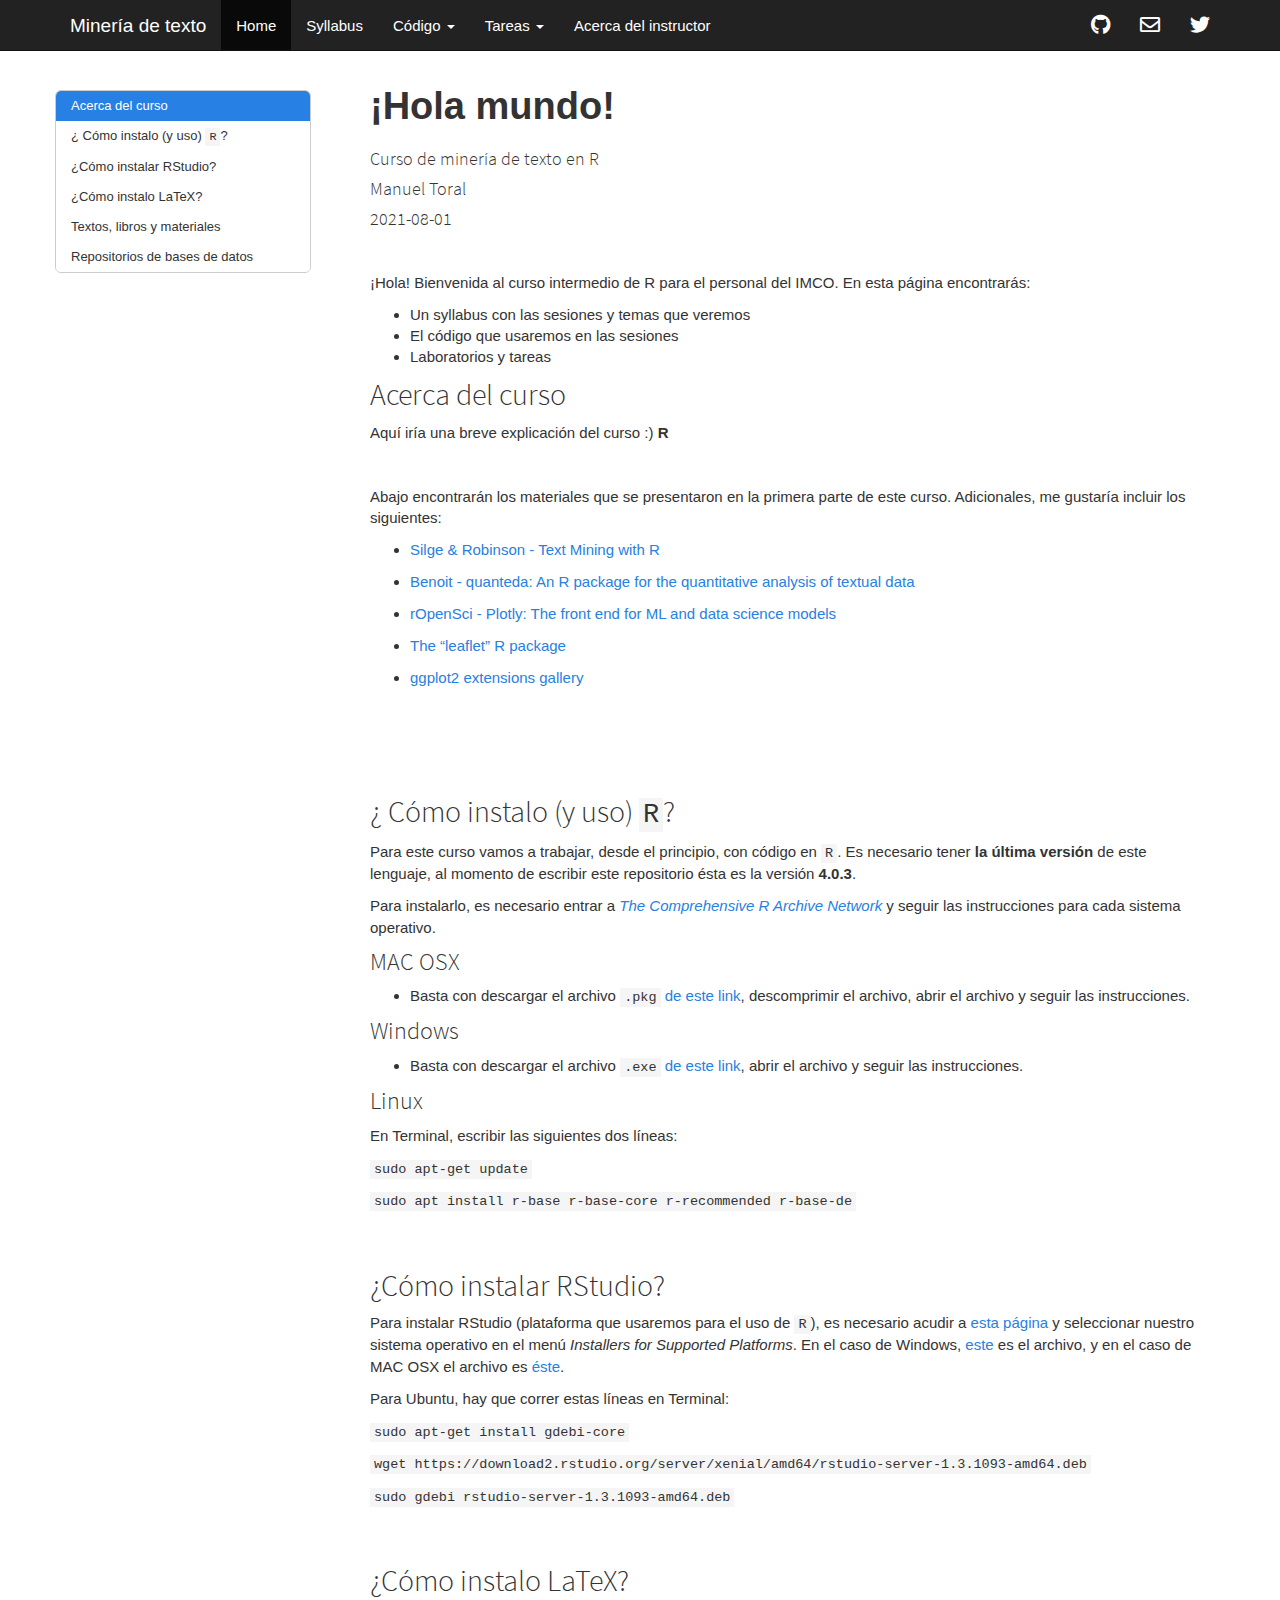
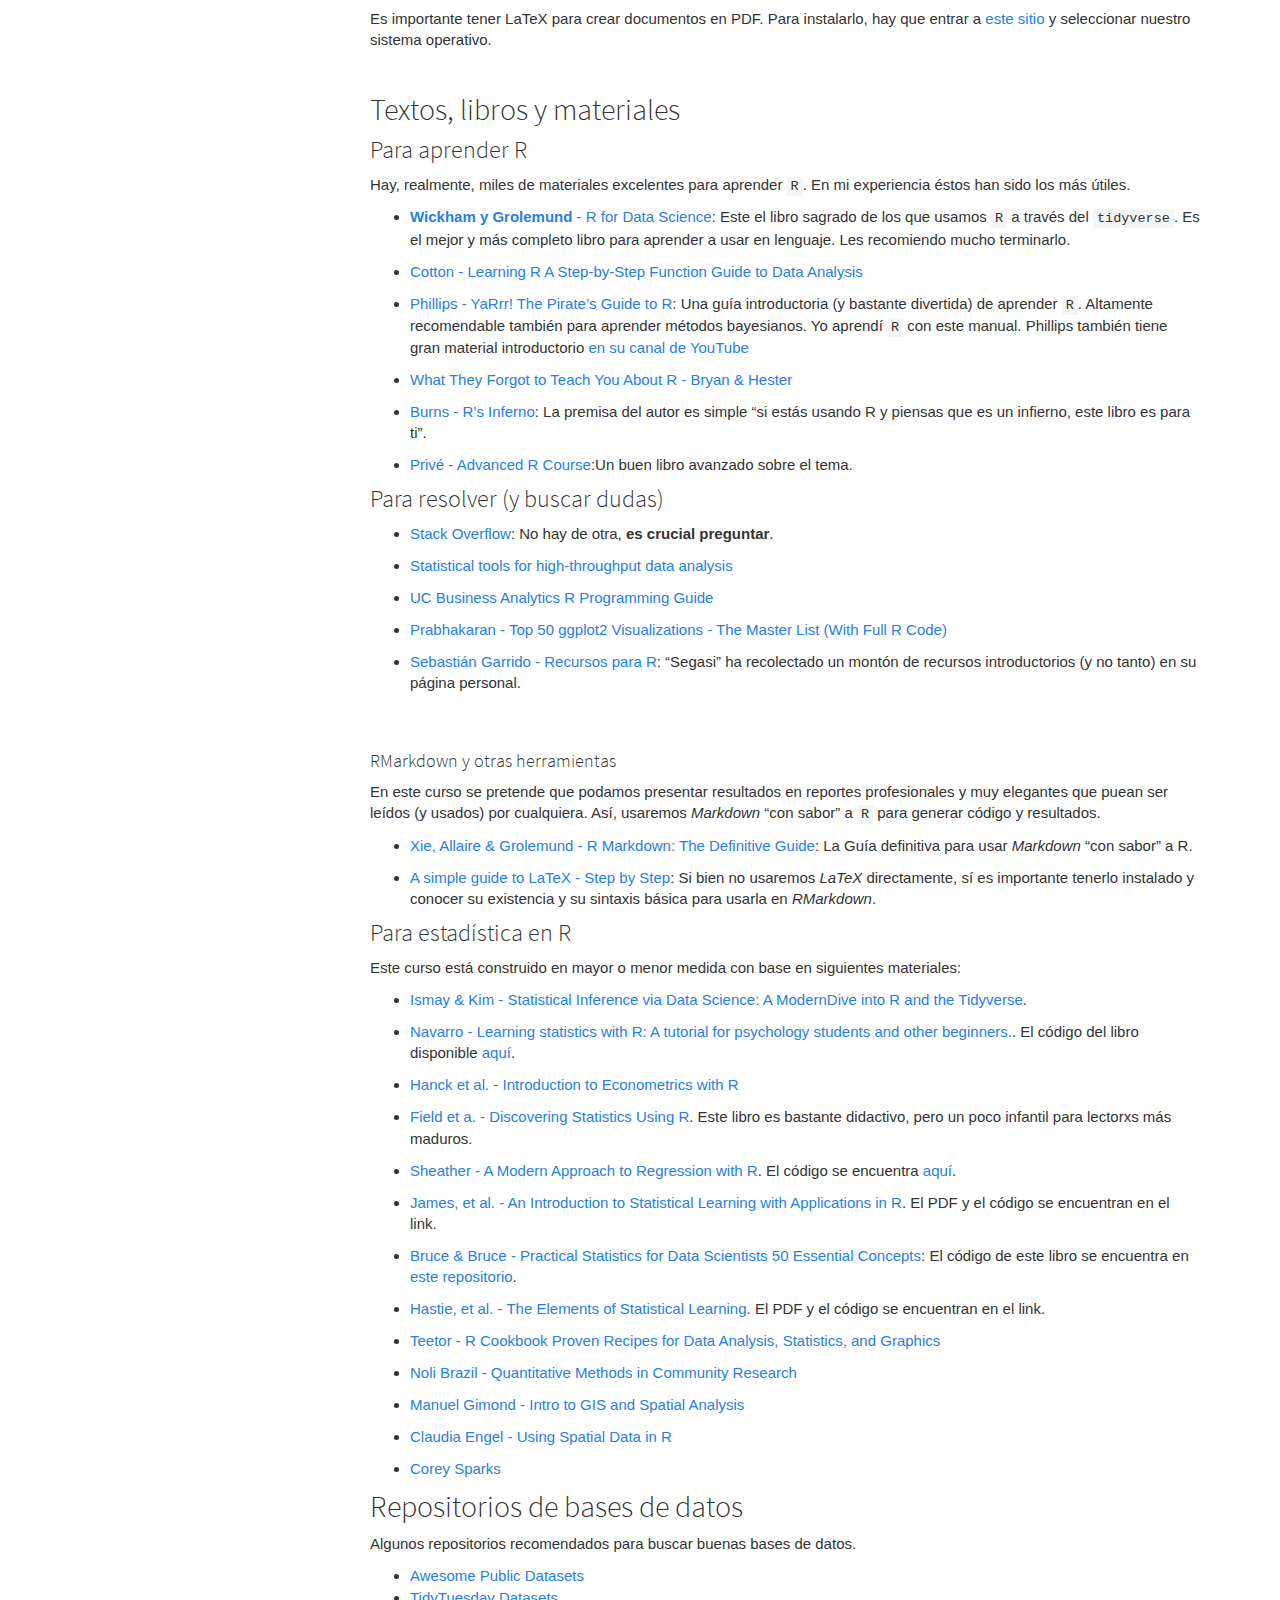
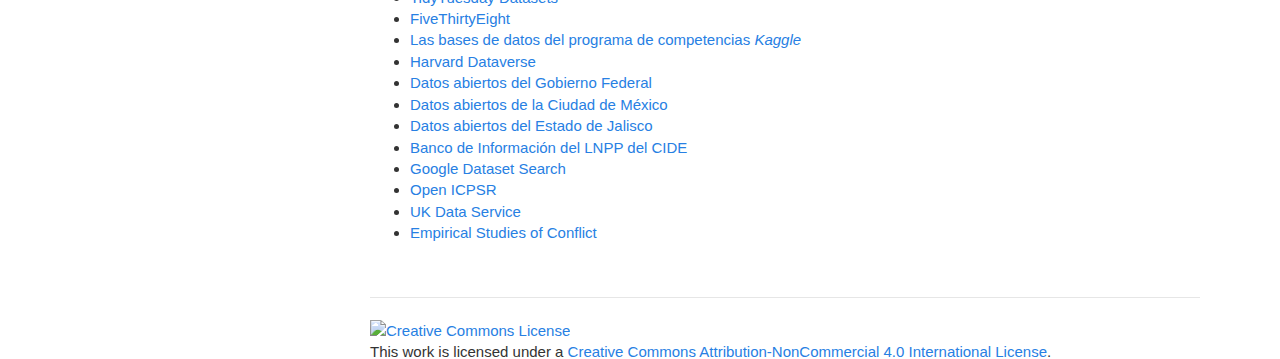
==== commit 00b76b6c: "intial commit" ====
--- a/index.html
+++ b/index.html
@@ -397,7 +397,7 @@
 Manuel Toral
 </h4></h4>
 <h4 class="date"><h4 style="font-style:normal">
-Agosto 2021
+2021-08-01
 </h4></h4>
 
 </div>
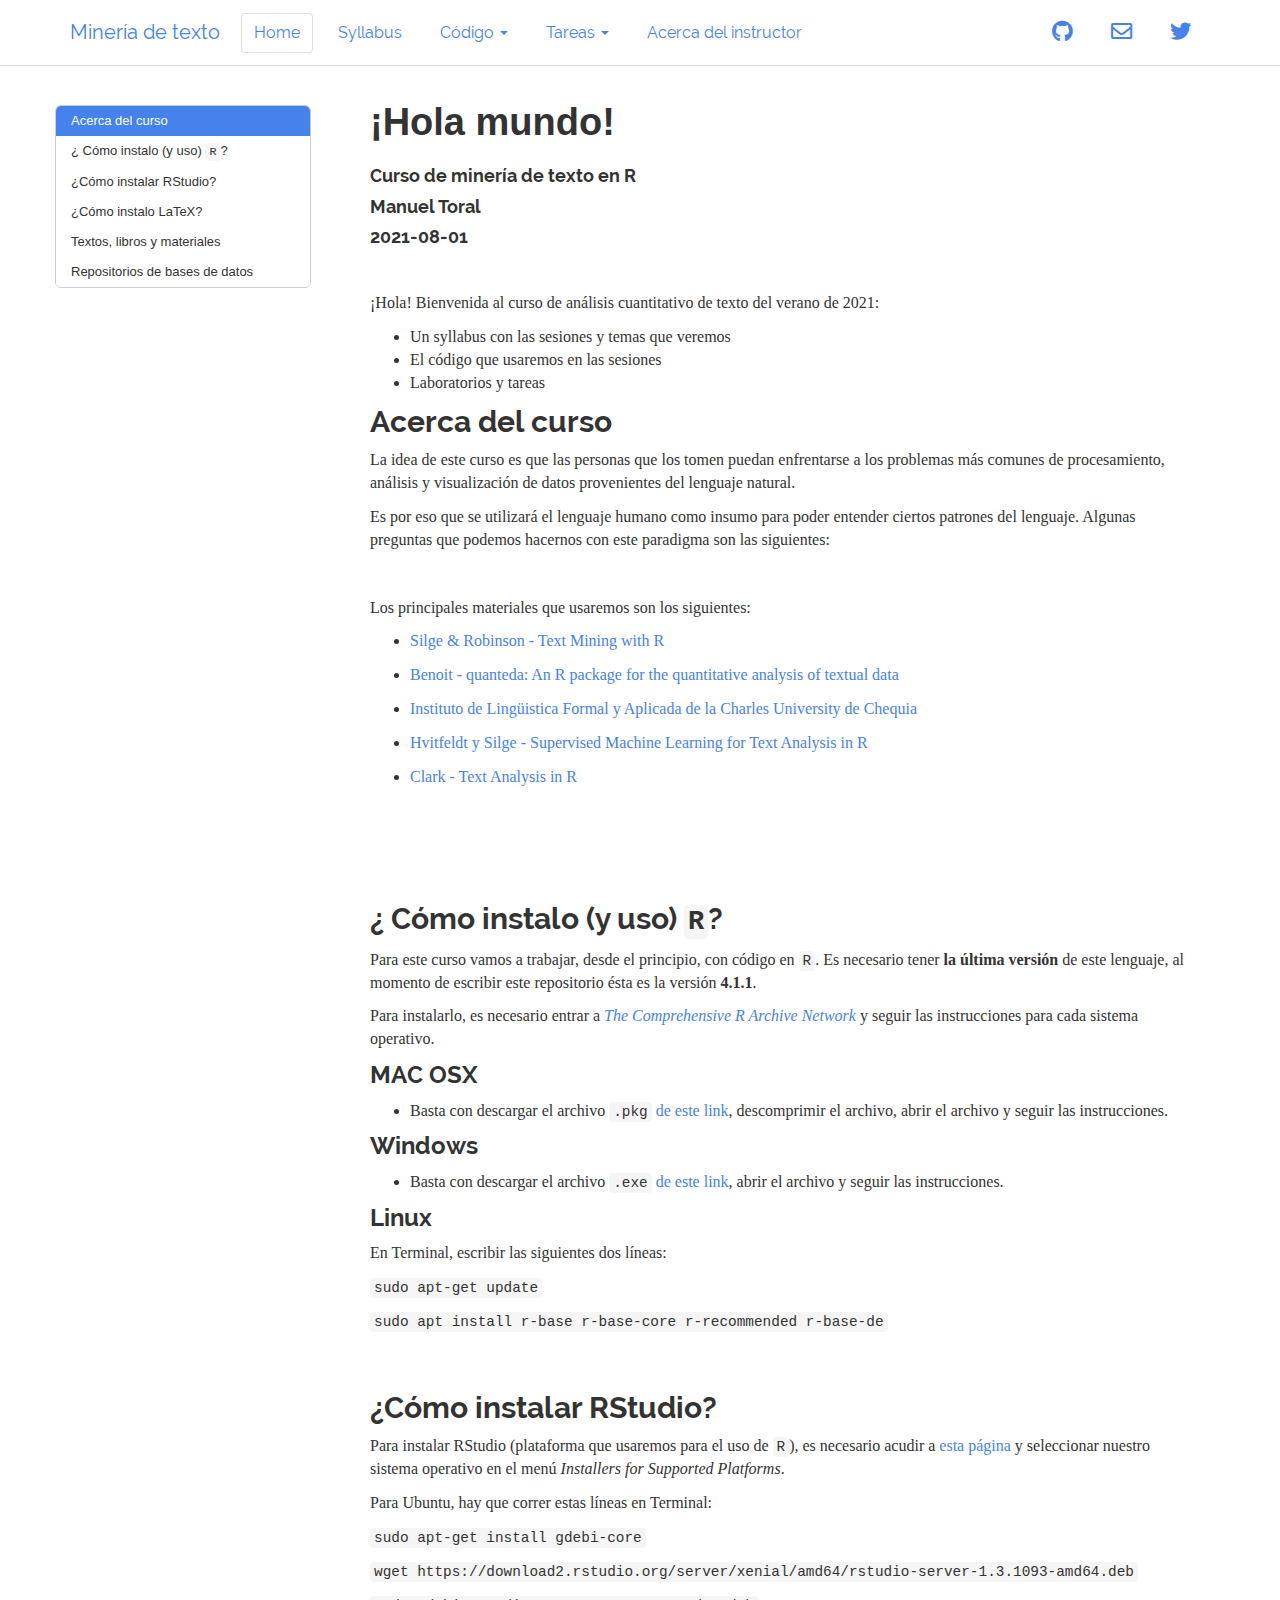
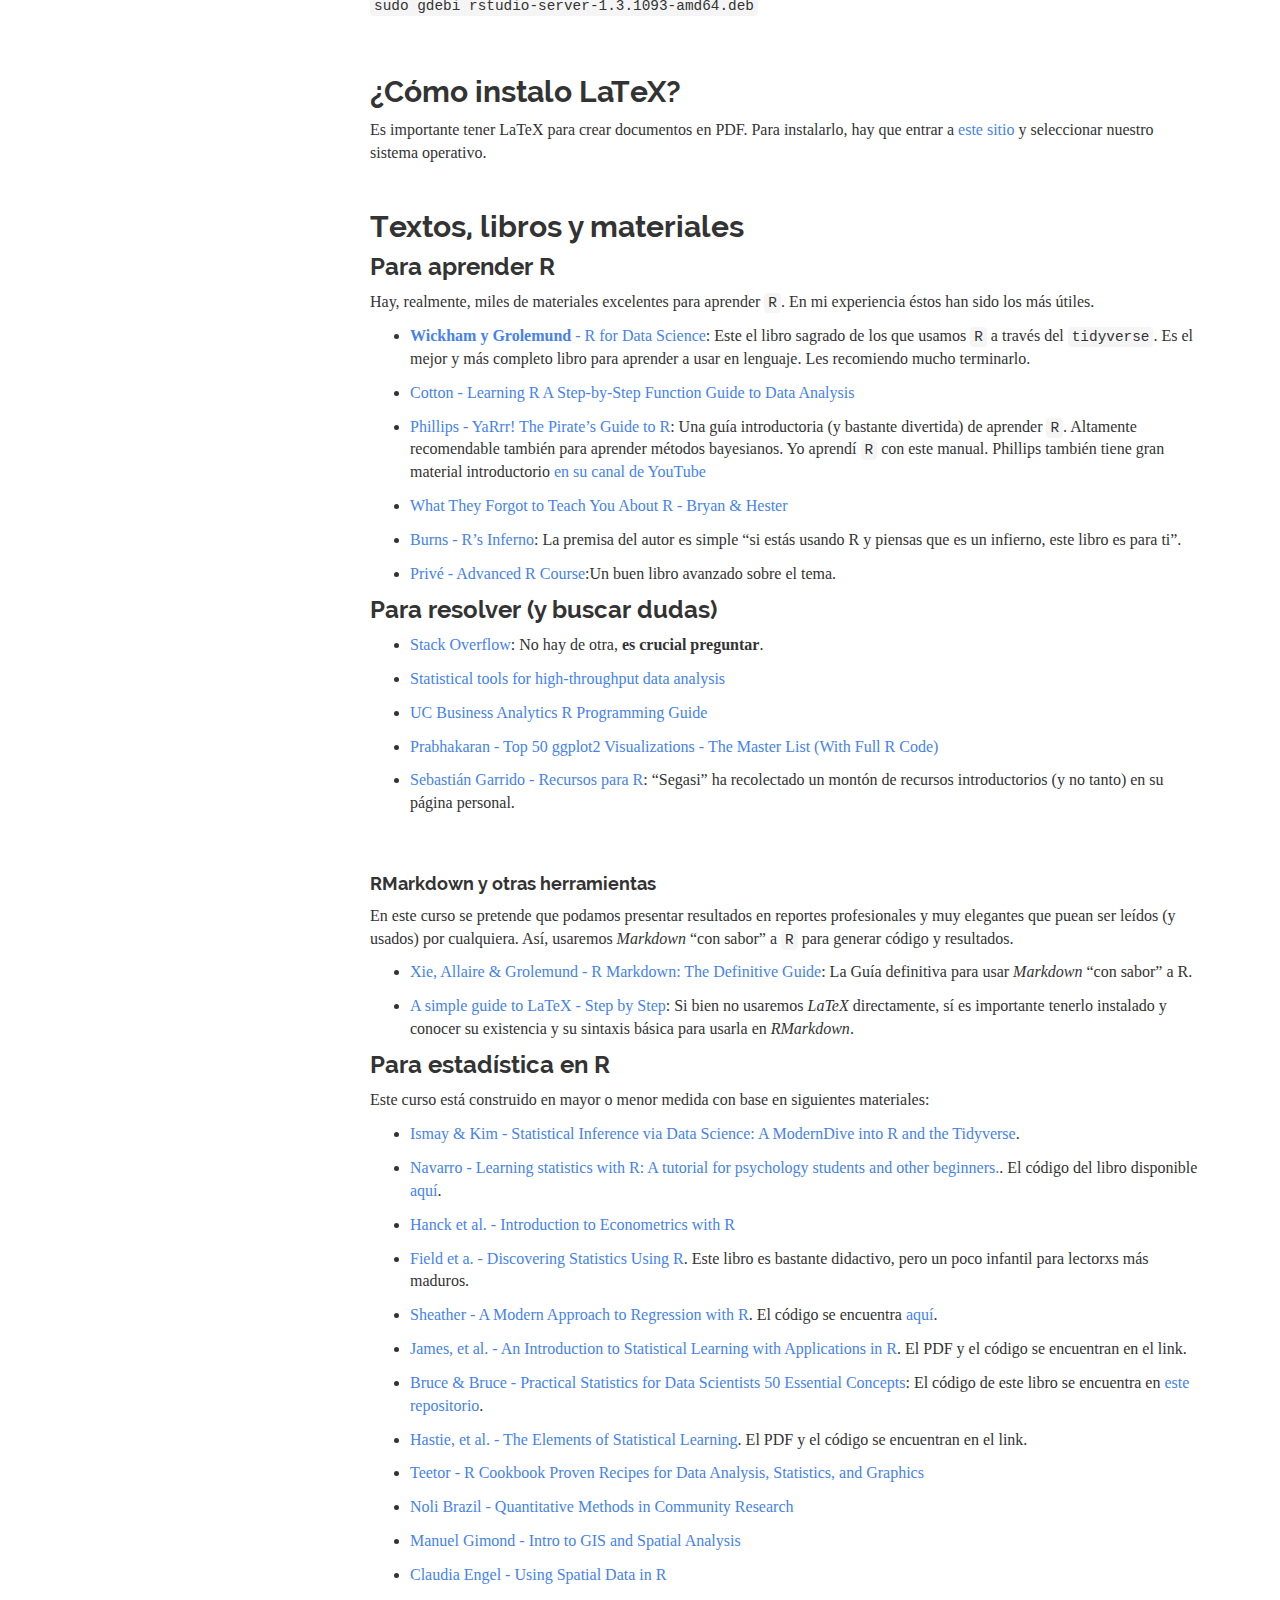
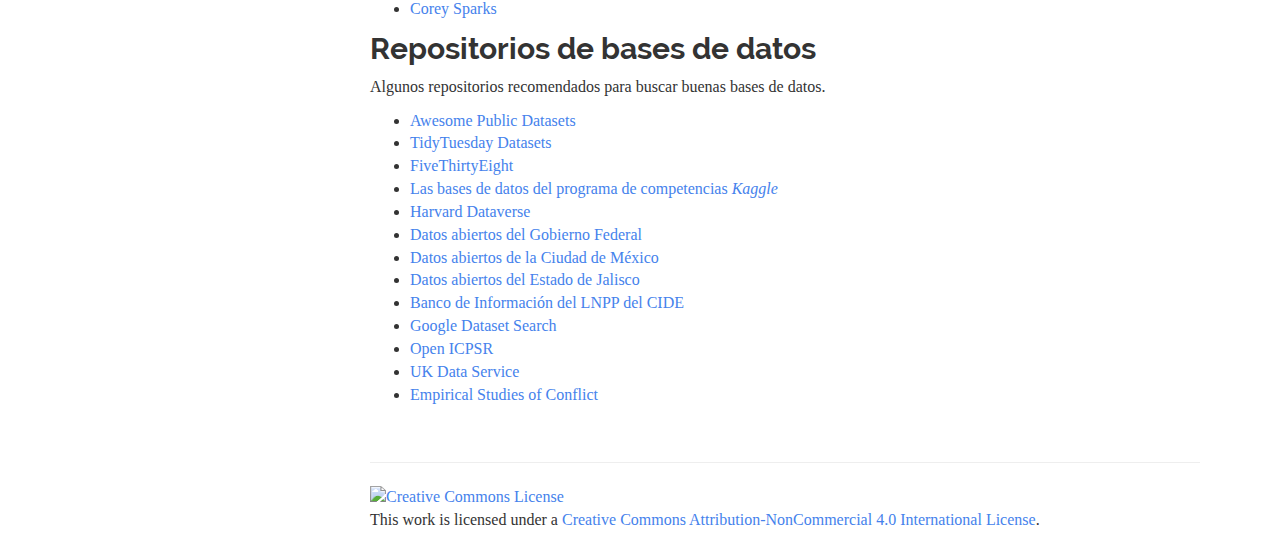
==== commit b346c646: "segunda version" ====
--- a/index.html
+++ b/index.html
@@ -16,7 +16,7 @@
 <script src="site_libs/header-attrs-2.9/header-attrs.js"></script>
 <script src="site_libs/jquery-1.11.3/jquery.min.js"></script>
 <meta name="viewport" content="width=device-width, initial-scale=1" />
-<link href="site_libs/bootstrap-3.3.5/css/cosmo.min.css" rel="stylesheet" />
+<link href="site_libs/bootstrap-3.3.5/css/readable.min.css" rel="stylesheet" />
 <script src="site_libs/bootstrap-3.3.5/js/bootstrap.min.js"></script>
 <script src="site_libs/bootstrap-3.3.5/shim/html5shiv.min.js"></script>
 <script src="site_libs/bootstrap-3.3.5/shim/respond.min.js"></script>
@@ -437,7 +437,7 @@
 </style>
 <p><br />
 </p>
-<p>¡Hola! Bienvenida al curso intermedio de R para el personal del IMCO. En esta página encontrarás:</p>
+<p>¡Hola! Bienvenida al curso de análisis cuantitativo de texto del verano de 2021:</p>
 <ul>
 <li>Un syllabus con las sesiones y temas que veremos</li>
 <li>El código que usaremos en las sesiones</li>
@@ -445,32 +445,33 @@
 </ul>
 <div id="acerca-del-curso" class="section level2">
 <h2>Acerca del curso</h2>
-<p>Aquí iría una breve explicación del curso :) <strong>R</strong></p>
+<p>La idea de este curso es que las personas que los tomen puedan enfrentarse a los problemas más comunes de procesamiento, análisis y visualización de datos provenientes del lenguaje natural.</p>
+<p>Es por eso que se utilizará el lenguaje humano como insumo para poder entender ciertos patrones del lenguaje. Algunas preguntas que podemos hacernos con este paradigma son las siguientes:</p>
 <p><br></p>
-<p>Abajo encontrarán los materiales que se presentaron en la primera parte de este curso. Adicionales, me gustaría incluir los siguientes:</p>
+<p>Los principales materiales que usaremos son los siguientes:</p>
 <ul>
 <li><p><a href="https://www.tidytextmining.com/">Silge &amp; Robinson - Text Mining with R</a></p></li>
 <li><p><a href="https://quanteda.io/index.html">Benoit - quanteda: An R package for the quantitative analysis of textual data</a></p></li>
-<li><p><a href="https://plotly.com/r/">rOpenSci - Plotly: The front end for ML and data science models</a></p></li>
-<li><p><a href="https://rstudio.github.io/leaflet/">The “leaflet” R package</a></p></li>
-<li><p><a href="https://exts.ggplot2.tidyverse.org/gallery/">ggplot2 extensions gallery</a></p></li>
+<li><p><a href="https://ufal.mff.cuni.cz/people">Instituto de Lingüistica Formal y Aplicada de la Charles University de Chequia</a></p></li>
+<li><p><a href="https://smltar.com/">Hvitfeldt y Silge - Supervised Machine Learning for Text Analysis in R</a></p></li>
+<li><p><a href="https://m-clark.github.io/text-analysis-with-R/intro.html">Clark - Text Analysis in R</a></p></li>
 </ul>
 <p><br> <br> <br> <br></p>
 </div>
 <div id="cómo-instalo-y-uso-r" class="section level2">
 <h2>¿ Cómo instalo (y uso) <code>R</code>?</h2>
-<p>Para este curso vamos a trabajar, desde el principio, con código en <code>R</code>. Es necesario tener <strong>la última versión</strong> de este lenguaje, al momento de escribir este repositorio ésta es la versión <strong>4.0.3</strong>.</p>
+<p>Para este curso vamos a trabajar, desde el principio, con código en <code>R</code>. Es necesario tener <strong>la última versión</strong> de este lenguaje, al momento de escribir este repositorio ésta es la versión <strong>4.1.1</strong>.</p>
 <p>Para instalarlo, es necesario entrar a <a href="https://cran.r-project.org/"><em>The Comprehensive R Archive Network</em></a> y seguir las instrucciones para cada sistema operativo.</p>
 <div id="mac-osx" class="section level3">
 <h3>MAC OSX</h3>
 <ul>
-<li>Basta con descargar el archivo <code>.pkg</code> <a href="https://cran.r-project.org/bin/macosx/R-4.0.3.pkg">de este link</a>, descomprimir el archivo, abrir el archivo y seguir las instrucciones.</li>
+<li>Basta con descargar el archivo <code>.pkg</code> <a href="https://cran.r-project.org/bin/macosx/R-4.1.1.pkg">de este link</a>, descomprimir el archivo, abrir el archivo y seguir las instrucciones.</li>
 </ul>
 </div>
 <div id="windows" class="section level3">
 <h3>Windows</h3>
 <ul>
-<li>Basta con descargar el archivo <code>.exe</code> <a href="https://cran.r-project.org/bin/windows/base/R-4.0.3-win.exe">de este link</a>, abrir el archivo y seguir las instrucciones.</li>
+<li>Basta con descargar el archivo <code>.exe</code> <a href="https://cran.r-project.org/bin/windows/base/R-4.1.1-win.exe">de este link</a>, abrir el archivo y seguir las instrucciones.</li>
 </ul>
 </div>
 <div id="linux" class="section level3">
@@ -486,7 +487,7 @@
 </div>
 <div id="cómo-instalar-rstudio" class="section level2">
 <h2>¿Cómo instalar RStudio?</h2>
-<p>Para instalar RStudio (plataforma que usaremos para el uso de <code>R</code>), es necesario acudir a <a href="https://www.rstudio.com/products/rstudio/download/">esta página</a> y seleccionar nuestro sistema operativo en el menú <em>Installers for Supported Platforms</em>. En el caso de Windows, <a href="https://download1.rstudio.org/desktop/windows/RStudio-1.3.1093.exe">este</a> es el archivo, y en el caso de MAC OSX el archivo es <a href="https://download1.rstudio.org/desktop/macos/RStudio-1.3.1093.dmg">éste</a>.</p>
+<p>Para instalar RStudio (plataforma que usaremos para el uso de <code>R</code>), es necesario acudir a <a href="https://www.rstudio.com/products/rstudio/download/">esta página</a> y seleccionar nuestro sistema operativo en el menú <em>Installers for Supported Platforms</em>.</p>
 <p>Para Ubuntu, hay que correr estas líneas en Terminal:</p>
 <p><code>sudo apt-get install gdebi-core</code></p>
 <p><code>wget https://download2.rstudio.org/server/xenial/amd64/rstudio-server-1.3.1093-amd64.deb</code></p>
--- a/site_libs/bootstrap-3.3.5/css/readable.min.css
+++ b/site_libs/bootstrap-3.3.5/css/readable.min.css
@@ -0,0 +1,24 @@
+@font-face {
+  font-family: 'Raleway';
+  font-style: normal;
+  font-weight: 400;
+  src: url(fonts/Raleway.ttf) format('truetype');
+}
+@font-face {
+  font-family: 'Raleway';
+  font-style: normal;
+  font-weight: 700;
+  src: url(fonts/RalewayBold.ttf) format('truetype');
+}
+
+/*!
+ * bootswatch v3.3.6
+ * Homepage: http://bootswatch.com
+ * Copyright 2012-2015 Thomas Park
+ * Licensed under MIT
+ * Based on Bootstrap
+*//*!
+ * Bootstrap v3.3.6 (http://getbootstrap.com)
+ * Copyright 2011-2015 Twitter, Inc.
+ * Licensed under MIT (https://github.com/twbs/bootstrap/blob/master/LICENSE)
+ *//*! normalize.css v3.0.3 | MIT License | github.com/necolas/normalize.css */html{font-family:sans-serif;-ms-text-size-adjust:100%;-webkit-text-size-adjust:100%}body{margin:0}article,aside,details,figcaption,figure,footer,header,hgroup,main,menu,nav,section,summary{display:block}audio,canvas,progress,video{display:inline-block;vertical-align:baseline}audio:not([controls]){display:none;height:0}[hidden],template{display:none}a{background-color:transparent}a:active,a:hover{outline:0}abbr[title]{border-bottom:1px dotted}b,strong{font-weight:bold}dfn{font-style:italic}h1{font-size:2em;margin:0.67em 0}mark{background:#ff0;color:#000}small{font-size:80%}sub,sup{font-size:75%;line-height:0;position:relative;vertical-align:baseline}sup{top:-0.5em}sub{bottom:-0.25em}img{border:0}svg:not(:root){overflow:hidden}figure{margin:1em 40px}hr{-webkit-box-sizing:content-box;-moz-box-sizing:content-box;box-sizing:content-box;height:0}pre{overflow:auto}code,kbd,pre,samp{font-family:monospace, monospace;font-size:1em}button,input,optgroup,select,textarea{color:inherit;font:inherit;margin:0}button{overflow:visible}button,select{text-transform:none}button,html input[type="button"],input[type="reset"],input[type="submit"]{-webkit-appearance:button;cursor:pointer}button[disabled],html input[disabled]{cursor:default}button::-moz-focus-inner,input::-moz-focus-inner{border:0;padding:0}input{line-height:normal}input[type="checkbox"],input[type="radio"]{-webkit-box-sizing:border-box;-moz-box-sizing:border-box;box-sizing:border-box;padding:0}input[type="number"]::-webkit-inner-spin-button,input[type="number"]::-webkit-outer-spin-button{height:auto}input[type="search"]{-webkit-appearance:textfield;-webkit-box-sizing:content-box;-moz-box-sizing:content-box;box-sizing:content-box}input[type="search"]::-webkit-search-cancel-button,input[type="search"]::-webkit-search-decoration{-webkit-appearance:none}fieldset{border:1px solid #c0c0c0;margin:0 2px;padding:0.35em 0.625em 0.75em}legend{border:0;padding:0}textarea{overflow:auto}optgroup{font-weight:bold}table{border-collapse:collapse;border-spacing:0}td,th{padding:0}/*! Source: https://github.com/h5bp/html5-boilerplate/blob/master/src/css/main.css */@media print{*,*:before,*:after{background:transparent !important;color:#000 !important;-webkit-box-shadow:none !important;box-shadow:none !important;text-shadow:none !important}a,a:visited{text-decoration:underline}a[href]:after{content:" (" attr(href) ")"}abbr[title]:after{content:" (" attr(title) ")"}a[href^="#"]:after,a[href^="javascript:"]:after{content:""}pre,blockquote{border:1px solid #999;page-break-inside:avoid}thead{display:table-header-group}tr,img{page-break-inside:avoid}img{max-width:100% !important}p,h2,h3{orphans:3;widows:3}h2,h3{page-break-after:avoid}.navbar{display:none}.btn>.caret,.dropup>.btn>.caret{border-top-color:#000 !important}.label{border:1px solid #000}.table{border-collapse:collapse !important}.table td,.table th{background-color:#fff !important}.table-bordered th,.table-bordered td{border:1px solid #ddd !important}}@font-face{font-family:'Glyphicons Halflings';src:url('../fonts/glyphicons-halflings-regular.eot');src:url('../fonts/glyphicons-halflings-regular.eot?#iefix') format('embedded-opentype'),url('../fonts/glyphicons-halflings-regular.woff') format('woff'),url('../fonts/glyphicons-halflings-regular.ttf') format('truetype'),url('../fonts/glyphicons-halflings-regular.svg#glyphicons_halflingsregular') format('svg')}.glyphicon{position:relative;top:1px;display:inline-block;font-family:'Glyphicons Halflings';font-style:normal;font-weight:normal;line-height:1;-webkit-font-smoothing:antialiased;-moz-osx-font-smoothing:grayscale}.glyphicon-asterisk:before{content:"\002a"}.glyphicon-plus:before{content:"\002b"}.glyphicon-euro:before,.glyphicon-eur:before{content:"\20ac"}.glyphicon-minus:before{content:"\2212"}.glyphicon-cloud:before{content:"\2601"}.glyphicon-envelope:before{content:"\2709"}.glyphicon-pencil:before{content:"\270f"}.glyphicon-glass:before{content:"\e001"}.glyphicon-music:before{content:"\e002"}.glyphicon-search:before{content:"\e003"}.glyphicon-heart:before{content:"\e005"}.glyphicon-star:before{content:"\e006"}.glyphicon-star-empty:before{content:"\e007"}.glyphicon-user:before{content:"\e008"}.glyphicon-film:before{content:"\e009"}.glyphicon-th-large:before{content:"\e010"}.glyphicon-th:before{content:"\e011"}.glyphicon-th-list:before{content:"\e012"}.glyphicon-ok:before{content:"\e013"}.glyphicon-remove:before{content:"\e014"}.glyphicon-zoom-in:before{content:"\e015"}.glyphicon-zoom-out:before{content:"\e016"}.glyphicon-off:before{content:"\e017"}.glyphicon-signal:before{content:"\e018"}.glyphicon-cog:before{content:"\e019"}.glyphicon-trash:before{content:"\e020"}.glyphicon-home:before{content:"\e021"}.glyphicon-file:before{content:"\e022"}.glyphicon-time:before{content:"\e023"}.glyphicon-road:before{content:"\e024"}.glyphicon-download-alt:before{content:"\e025"}.glyphicon-download:before{content:"\e026"}.glyphicon-upload:before{content:"\e027"}.glyphicon-inbox:before{content:"\e028"}.glyphicon-play-circle:before{content:"\e029"}.glyphicon-repeat:before{content:"\e030"}.glyphicon-refresh:before{content:"\e031"}.glyphicon-list-alt:before{content:"\e032"}.glyphicon-lock:before{content:"\e033"}.glyphicon-flag:before{content:"\e034"}.glyphicon-headphones:before{content:"\e035"}.glyphicon-volume-off:before{content:"\e036"}.glyphicon-volume-down:before{content:"\e037"}.glyphicon-volume-up:before{content:"\e038"}.glyphicon-qrcode:before{content:"\e039"}.glyphicon-barcode:before{content:"\e040"}.glyphicon-tag:before{content:"\e041"}.glyphicon-tags:before{content:"\e042"}.glyphicon-book:before{content:"\e043"}.glyphicon-bookmark:before{content:"\e044"}.glyphicon-print:before{content:"\e045"}.glyphicon-camera:before{content:"\e046"}.glyphicon-font:before{content:"\e047"}.glyphicon-bold:before{content:"\e048"}.glyphicon-italic:before{content:"\e049"}.glyphicon-text-height:before{content:"\e050"}.glyphicon-text-width:before{content:"\e051"}.glyphicon-align-left:before{content:"\e052"}.glyphicon-align-center:before{content:"\e053"}.glyphicon-align-right:before{content:"\e054"}.glyphicon-align-justify:before{content:"\e055"}.glyphicon-list:before{content:"\e056"}.glyphicon-indent-left:before{content:"\e057"}.glyphicon-indent-right:before{content:"\e058"}.glyphicon-facetime-video:before{content:"\e059"}.glyphicon-picture:before{content:"\e060"}.glyphicon-map-marker:before{content:"\e062"}.glyphicon-adjust:before{content:"\e063"}.glyphicon-tint:before{content:"\e064"}.glyphicon-edit:before{content:"\e065"}.glyphicon-share:before{content:"\e066"}.glyphicon-check:before{content:"\e067"}.glyphicon-move:before{content:"\e068"}.glyphicon-step-backward:before{content:"\e069"}.glyphicon-fast-backward:before{content:"\e070"}.glyphicon-backward:before{content:"\e071"}.glyphicon-play:before{content:"\e072"}.glyphicon-pause:before{content:"\e073"}.glyphicon-stop:before{content:"\e074"}.glyphicon-forward:before{content:"\e075"}.glyphicon-fast-forward:before{content:"\e076"}.glyphicon-step-forward:before{content:"\e077"}.glyphicon-eject:before{content:"\e078"}.glyphicon-chevron-left:before{content:"\e079"}.glyphicon-chevron-right:before{content:"\e080"}.glyphicon-plus-sign:before{content:"\e081"}.glyphicon-minus-sign:before{content:"\e082"}.glyphicon-remove-sign:before{content:"\e083"}.glyphicon-ok-sign:before{content:"\e084"}.glyphicon-question-sign:before{content:"\e085"}.glyphicon-info-sign:before{content:"\e086"}.glyphicon-screenshot:before{content:"\e087"}.glyphicon-remove-circle:before{content:"\e088"}.glyphicon-ok-circle:before{content:"\e089"}.glyphicon-ban-circle:before{content:"\e090"}.glyphicon-arrow-left:before{content:"\e091"}.glyphicon-arrow-right:before{content:"\e092"}.glyphicon-arrow-up:before{content:"\e093"}.glyphicon-arrow-down:before{content:"\e094"}.glyphicon-share-alt:before{content:"\e095"}.glyphicon-resize-full:before{content:"\e096"}.glyphicon-resize-small:before{content:"\e097"}.glyphicon-exclamation-sign:before{content:"\e101"}.glyphicon-gift:before{content:"\e102"}.glyphicon-leaf:before{content:"\e103"}.glyphicon-fire:before{content:"\e104"}.glyphicon-eye-open:before{content:"\e105"}.glyphicon-eye-close:before{content:"\e106"}.glyphicon-warning-sign:before{content:"\e107"}.glyphicon-plane:before{content:"\e108"}.glyphicon-calendar:before{content:"\e109"}.glyphicon-random:before{content:"\e110"}.glyphicon-comment:before{content:"\e111"}.glyphicon-magnet:before{content:"\e112"}.glyphicon-chevron-up:before{content:"\e113"}.glyphicon-chevron-down:before{content:"\e114"}.glyphicon-retweet:before{content:"\e115"}.glyphicon-shopping-cart:before{content:"\e116"}.glyphicon-folder-close:before{content:"\e117"}.glyphicon-folder-open:before{content:"\e118"}.glyphicon-resize-vertical:before{content:"\e119"}.glyphicon-resize-horizontal:before{content:"\e120"}.glyphicon-hdd:before{content:"\e121"}.glyphicon-bullhorn:before{content:"\e122"}.glyphicon-bell:before{content:"\e123"}.glyphicon-certificate:before{content:"\e124"}.glyphicon-thumbs-up:before{content:"\e125"}.glyphicon-thumbs-down:before{content:"\e126"}.glyphicon-hand-right:before{content:"\e127"}.glyphicon-hand-left:before{content:"\e128"}.glyphicon-hand-up:before{content:"\e129"}.glyphicon-hand-down:before{content:"\e130"}.glyphicon-circle-arrow-right:before{content:"\e131"}.glyphicon-circle-arrow-left:before{content:"\e132"}.glyphicon-circle-arrow-up:before{content:"\e133"}.glyphicon-circle-arrow-down:before{content:"\e134"}.glyphicon-globe:before{content:"\e135"}.glyphicon-wrench:before{content:"\e136"}.glyphicon-tasks:before{content:"\e137"}.glyphicon-filter:before{content:"\e138"}.glyphicon-briefcase:before{content:"\e139"}.glyphicon-fullscreen:before{content:"\e140"}.glyphicon-dashboard:before{content:"\e141"}.glyphicon-paperclip:before{content:"\e142"}.glyphicon-heart-empty:before{content:"\e143"}.glyphicon-link:before{content:"\e144"}.glyphicon-phone:before{content:"\e145"}.glyphicon-pushpin:before{content:"\e146"}.glyphicon-usd:before{content:"\e148"}.glyphicon-gbp:before{content:"\e149"}.glyphicon-sort:before{content:"\e150"}.glyphicon-sort-by-alphabet:before{content:"\e151"}.glyphicon-sort-by-alphabet-alt:before{content:"\e152"}.glyphicon-sort-by-order:before{content:"\e153"}.glyphicon-sort-by-order-alt:before{content:"\e154"}.glyphicon-sort-by-attributes:before{content:"\e155"}.glyphicon-sort-by-attributes-alt:before{content:"\e156"}.glyphicon-unchecked:before{content:"\e157"}.glyphicon-expand:before{content:"\e158"}.glyphicon-collapse-down:before{content:"\e159"}.glyphicon-collapse-up:before{content:"\e160"}.glyphicon-log-in:before{content:"\e161"}.glyphicon-flash:before{content:"\e162"}.glyphicon-log-out:before{content:"\e163"}.glyphicon-new-window:before{content:"\e164"}.glyphicon-record:before{content:"\e165"}.glyphicon-save:before{content:"\e166"}.glyphicon-open:before{content:"\e167"}.glyphicon-saved:before{content:"\e168"}.glyphicon-import:before{content:"\e169"}.glyphicon-export:before{content:"\e170"}.glyphicon-send:before{content:"\e171"}.glyphicon-floppy-disk:before{content:"\e172"}.glyphicon-floppy-saved:before{content:"\e173"}.glyphicon-floppy-remove:before{content:"\e174"}.glyphicon-floppy-save:before{content:"\e175"}.glyphicon-floppy-open:before{content:"\e176"}.glyphicon-credit-card:before{content:"\e177"}.glyphicon-transfer:before{content:"\e178"}.glyphicon-cutlery:before{content:"\e179"}.glyphicon-header:before{content:"\e180"}.glyphicon-compressed:before{content:"\e181"}.glyphicon-earphone:before{content:"\e182"}.glyphicon-phone-alt:before{content:"\e183"}.glyphicon-tower:before{content:"\e184"}.glyphicon-stats:before{content:"\e185"}.glyphicon-sd-video:before{content:"\e186"}.glyphicon-hd-video:before{content:"\e187"}.glyphicon-subtitles:before{content:"\e188"}.glyphicon-sound-stereo:before{content:"\e189"}.glyphicon-sound-dolby:before{content:"\e190"}.glyphicon-sound-5-1:before{content:"\e191"}.glyphicon-sound-6-1:before{content:"\e192"}.glyphicon-sound-7-1:before{content:"\e193"}.glyphicon-copyright-mark:before{content:"\e194"}.glyphicon-registration-mark:before{content:"\e195"}.glyphicon-cloud-download:before{content:"\e197"}.glyphicon-cloud-upload:before{content:"\e198"}.glyphicon-tree-conifer:before{content:"\e199"}.glyphicon-tree-deciduous:before{content:"\e200"}.glyphicon-cd:before{content:"\e201"}.glyphicon-save-file:before{content:"\e202"}.glyphicon-open-file:before{content:"\e203"}.glyphicon-level-up:before{content:"\e204"}.glyphicon-copy:before{content:"\e205"}.glyphicon-paste:before{content:"\e206"}.glyphicon-alert:before{content:"\e209"}.glyphicon-equalizer:before{content:"\e210"}.glyphicon-king:before{content:"\e211"}.glyphicon-queen:before{content:"\e212"}.glyphicon-pawn:before{content:"\e213"}.glyphicon-bishop:before{content:"\e214"}.glyphicon-knight:before{content:"\e215"}.glyphicon-baby-formula:before{content:"\e216"}.glyphicon-tent:before{content:"\26fa"}.glyphicon-blackboard:before{content:"\e218"}.glyphicon-bed:before{content:"\e219"}.glyphicon-apple:before{content:"\f8ff"}.glyphicon-erase:before{content:"\e221"}.glyphicon-hourglass:before{content:"\231b"}.glyphicon-lamp:before{content:"\e223"}.glyphicon-duplicate:before{content:"\e224"}.glyphicon-piggy-bank:before{content:"\e225"}.glyphicon-scissors:before{content:"\e226"}.glyphicon-bitcoin:before{content:"\e227"}.glyphicon-btc:before{content:"\e227"}.glyphicon-xbt:before{content:"\e227"}.glyphicon-yen:before{content:"\00a5"}.glyphicon-jpy:before{content:"\00a5"}.glyphicon-ruble:before{content:"\20bd"}.glyphicon-rub:before{content:"\20bd"}.glyphicon-scale:before{content:"\e230"}.glyphicon-ice-lolly:before{content:"\e231"}.glyphicon-ice-lolly-tasted:before{content:"\e232"}.glyphicon-education:before{content:"\e233"}.glyphicon-option-horizontal:before{content:"\e234"}.glyphicon-option-vertical:before{content:"\e235"}.glyphicon-menu-hamburger:before{content:"\e236"}.glyphicon-modal-window:before{content:"\e237"}.glyphicon-oil:before{content:"\e238"}.glyphicon-grain:before{content:"\e239"}.glyphicon-sunglasses:before{content:"\e240"}.glyphicon-text-size:before{content:"\e241"}.glyphicon-text-color:before{content:"\e242"}.glyphicon-text-background:before{content:"\e243"}.glyphicon-object-align-top:before{content:"\e244"}.glyphicon-object-align-bottom:before{content:"\e245"}.glyphicon-object-align-horizontal:before{content:"\e246"}.glyphicon-object-align-left:before{content:"\e247"}.glyphicon-object-align-vertical:before{content:"\e248"}.glyphicon-object-align-right:before{content:"\e249"}.glyphicon-triangle-right:before{content:"\e250"}.glyphicon-triangle-left:before{content:"\e251"}.glyphicon-triangle-bottom:before{content:"\e252"}.glyphicon-triangle-top:before{content:"\e253"}.glyphicon-console:before{content:"\e254"}.glyphicon-superscript:before{content:"\e255"}.glyphicon-subscript:before{content:"\e256"}.glyphicon-menu-left:before{content:"\e257"}.glyphicon-menu-right:before{content:"\e258"}.glyphicon-menu-down:before{content:"\e259"}.glyphicon-menu-up:before{content:"\e260"}*{-webkit-box-sizing:border-box;-moz-box-sizing:border-box;box-sizing:border-box}*:before,*:after{-webkit-box-sizing:border-box;-moz-box-sizing:border-box;box-sizing:border-box}html{font-size:10px;-webkit-tap-highlight-color:rgba(0,0,0,0)}body{font-family:Georgia,"Times New Roman",Times,serif;font-size:16px;line-height:1.42857143;color:#333333;background-color:#ffffff}input,button,select,textarea{font-family:inherit;font-size:inherit;line-height:inherit}a{color:#4582ec;text-decoration:none}a:hover,a:focus{color:#134fb8;text-decoration:underline}a:focus{outline:thin dotted;outline:5px auto -webkit-focus-ring-color;outline-offset:-2px}figure{margin:0}img{vertical-align:middle}.img-responsive,.thumbnail>img,.thumbnail a>img,.carousel-inner>.item>img,.carousel-inner>.item>a>img{display:block;max-width:100%;height:auto}.img-rounded{border-radius:6px}.img-thumbnail{padding:4px;line-height:1.42857143;background-color:#ffffff;border:1px solid #dddddd;border-radius:4px;-webkit-transition:all .2s ease-in-out;-o-transition:all .2s ease-in-out;transition:all .2s ease-in-out;display:inline-block;max-width:100%;height:auto}.img-circle{border-radius:50%}hr{margin-top:22px;margin-bottom:22px;border:0;border-top:1px solid #eeeeee}.sr-only{position:absolute;width:1px;height:1px;margin:-1px;padding:0;overflow:hidden;clip:rect(0, 0, 0, 0);border:0}.sr-only-focusable:active,.sr-only-focusable:focus{position:static;width:auto;height:auto;margin:0;overflow:visible;clip:auto}[role="button"]{cursor:pointer}h1,h2,h3,h4,h5,h6,.h1,.h2,.h3,.h4,.h5,.h6{font-family:"Raleway","Helvetica Neue",Helvetica,Arial,sans-serif;font-weight:bold;line-height:1.1;color:inherit}h1 small,h2 small,h3 small,h4 small,h5 small,h6 small,.h1 small,.h2 small,.h3 small,.h4 small,.h5 small,.h6 small,h1 .small,h2 .small,h3 .small,h4 .small,h5 .small,h6 .small,.h1 .small,.h2 .small,.h3 .small,.h4 .small,.h5 .small,.h6 .small{font-weight:normal;line-height:1;color:#b3b3b3}h1,.h1,h2,.h2,h3,.h3{margin-top:22px;margin-bottom:11px}h1 small,.h1 small,h2 small,.h2 small,h3 small,.h3 small,h1 .small,.h1 .small,h2 .small,.h2 .small,h3 .small,.h3 .small{font-size:65%}h4,.h4,h5,.h5,h6,.h6{margin-top:11px;margin-bottom:11px}h4 small,.h4 small,h5 small,.h5 small,h6 small,.h6 small,h4 .small,.h4 .small,h5 .small,.h5 .small,h6 .small,.h6 .small{font-size:75%}h1,.h1{font-size:41px}h2,.h2{font-size:34px}h3,.h3{font-size:28px}h4,.h4{font-size:20px}h5,.h5{font-size:16px}h6,.h6{font-size:14px}p{margin:0 0 11px}.lead{margin-bottom:22px;font-size:18px;font-weight:300;line-height:1.4}@media (min-width:768px){.lead{font-size:24px}}small,.small{font-size:87%}mark,.mark{background-color:#fcf8e3;padding:.2em}.text-left{text-align:left}.text-right{text-align:right}.text-center{text-align:center}.text-justify{text-align:justify}.text-nowrap{white-space:nowrap}.text-lowercase{text-transform:lowercase}.text-uppercase{text-transform:uppercase}.text-capitalize{text-transform:capitalize}.text-muted{color:#b3b3b3}.text-primary{color:#4582ec}a.text-primary:hover,a.text-primary:focus{color:#1863e6}.text-success{color:#3fad46}a.text-success:hover,a.text-success:focus{color:#318837}.text-info{color:#5bc0de}a.text-info:hover,a.text-info:focus{color:#31b0d5}.text-warning{color:#f0ad4e}a.text-warning:hover,a.text-warning:focus{color:#ec971f}.text-danger{color:#d9534f}a.text-danger:hover,a.text-danger:focus{color:#c9302c}.bg-primary{color:#fff;background-color:#4582ec}a.bg-primary:hover,a.bg-primary:focus{background-color:#1863e6}.bg-success{background-color:#dff0d8}a.bg-success:hover,a.bg-success:focus{background-color:#c1e2b3}.bg-info{background-color:#d9edf7}a.bg-info:hover,a.bg-info:focus{background-color:#afd9ee}.bg-warning{background-color:#fcf8e3}a.bg-warning:hover,a.bg-warning:focus{background-color:#f7ecb5}.bg-danger{background-color:#f2dede}a.bg-danger:hover,a.bg-danger:focus{background-color:#e4b9b9}.page-header{padding-bottom:10px;margin:44px 0 22px;border-bottom:1px solid #dddddd}ul,ol{margin-top:0;margin-bottom:11px}ul ul,ol ul,ul ol,ol ol{margin-bottom:0}.list-unstyled{padding-left:0;list-style:none}.list-inline{padding-left:0;list-style:none;margin-left:-5px}.list-inline>li{display:inline-block;padding-left:5px;padding-right:5px}dl{margin-top:0;margin-bottom:22px}dt,dd{line-height:1.42857143}dt{font-weight:bold}dd{margin-left:0}@media (min-width:768px){.dl-horizontal dt{float:left;width:160px;clear:left;text-align:right;overflow:hidden;text-overflow:ellipsis;white-space:nowrap}.dl-horizontal dd{margin-left:180px}}abbr[title],abbr[data-original-title]{cursor:help;border-bottom:1px dotted #b3b3b3}.initialism{font-size:90%;text-transform:uppercase}blockquote{padding:11px 22px;margin:0 0 22px;font-size:20px;border-left:5px solid #4582ec}blockquote p:last-child,blockquote ul:last-child,blockquote ol:last-child{margin-bottom:0}blockquote footer,blockquote small,blockquote .small{display:block;font-size:80%;line-height:1.42857143;color:#333333}blockquote footer:before,blockquote small:before,blockquote .small:before{content:'\2014 \00A0'}.blockquote-reverse,blockquote.pull-right{padding-right:15px;padding-left:0;border-right:5px solid #4582ec;border-left:0;text-align:right}.blockquote-reverse footer:before,blockquote.pull-right footer:before,.blockquote-reverse small:before,blockquote.pull-right small:before,.blockquote-reverse .small:before,blockquote.pull-right .small:before{content:''}.blockquote-reverse footer:after,blockquote.pull-right footer:after,.blockquote-reverse small:after,blockquote.pull-right small:after,.blockquote-reverse .small:after,blockquote.pull-right .small:after{content:'\00A0 \2014'}address{margin-bottom:22px;font-style:normal;line-height:1.42857143}code,kbd,pre,samp{font-family:monospace}code{padding:2px 4px;font-size:90%;color:#c7254e;background-color:#f9f2f4;border-radius:4px}kbd{padding:2px 4px;font-size:90%;color:#ffffff;background-color:#333333;border-radius:3px;-webkit-box-shadow:inset 0 -1px 0 rgba(0,0,0,0.25);box-shadow:inset 0 -1px 0 rgba(0,0,0,0.25)}kbd kbd{padding:0;font-size:100%;font-weight:bold;-webkit-box-shadow:none;box-shadow:none}pre{display:block;padding:10.5px;margin:0 0 11px;font-size:15px;line-height:1.42857143;word-break:break-all;word-wrap:break-word;color:#333333;background-color:#f5f5f5;border:1px solid #cccccc;border-radius:4px}pre code{padding:0;font-size:inherit;color:inherit;white-space:pre-wrap;background-color:transparent;border-radius:0}.pre-scrollable{max-height:340px;overflow-y:scroll}.container{margin-right:auto;margin-left:auto;padding-left:15px;padding-right:15px}@media (min-width:768px){.container{width:750px}}@media (min-width:992px){.container{width:970px}}@media (min-width:1200px){.container{width:1170px}}.container-fluid{margin-right:auto;margin-left:auto;padding-left:15px;padding-right:15px}.row{margin-left:-15px;margin-right:-15px}.col-xs-1,.col-sm-1,.col-md-1,.col-lg-1,.col-xs-2,.col-sm-2,.col-md-2,.col-lg-2,.col-xs-3,.col-sm-3,.col-md-3,.col-lg-3,.col-xs-4,.col-sm-4,.col-md-4,.col-lg-4,.col-xs-5,.col-sm-5,.col-md-5,.col-lg-5,.col-xs-6,.col-sm-6,.col-md-6,.col-lg-6,.col-xs-7,.col-sm-7,.col-md-7,.col-lg-7,.col-xs-8,.col-sm-8,.col-md-8,.col-lg-8,.col-xs-9,.col-sm-9,.col-md-9,.col-lg-9,.col-xs-10,.col-sm-10,.col-md-10,.col-lg-10,.col-xs-11,.col-sm-11,.col-md-11,.col-lg-11,.col-xs-12,.col-sm-12,.col-md-12,.col-lg-12{position:relative;min-height:1px;padding-left:15px;padding-right:15px}.col-xs-1,.col-xs-2,.col-xs-3,.col-xs-4,.col-xs-5,.col-xs-6,.col-xs-7,.col-xs-8,.col-xs-9,.col-xs-10,.col-xs-11,.col-xs-12{float:left}.col-xs-12{width:100%}.col-xs-11{width:91.66666667%}.col-xs-10{width:83.33333333%}.col-xs-9{width:75%}.col-xs-8{width:66.66666667%}.col-xs-7{width:58.33333333%}.col-xs-6{width:50%}.col-xs-5{width:41.66666667%}.col-xs-4{width:33.33333333%}.col-xs-3{width:25%}.col-xs-2{width:16.66666667%}.col-xs-1{width:8.33333333%}.col-xs-pull-12{right:100%}.col-xs-pull-11{right:91.66666667%}.col-xs-pull-10{right:83.33333333%}.col-xs-pull-9{right:75%}.col-xs-pull-8{right:66.66666667%}.col-xs-pull-7{right:58.33333333%}.col-xs-pull-6{right:50%}.col-xs-pull-5{right:41.66666667%}.col-xs-pull-4{right:33.33333333%}.col-xs-pull-3{right:25%}.col-xs-pull-2{right:16.66666667%}.col-xs-pull-1{right:8.33333333%}.col-xs-pull-0{right:auto}.col-xs-push-12{left:100%}.col-xs-push-11{left:91.66666667%}.col-xs-push-10{left:83.33333333%}.col-xs-push-9{left:75%}.col-xs-push-8{left:66.66666667%}.col-xs-push-7{left:58.33333333%}.col-xs-push-6{left:50%}.col-xs-push-5{left:41.66666667%}.col-xs-push-4{left:33.33333333%}.col-xs-push-3{left:25%}.col-xs-push-2{left:16.66666667%}.col-xs-push-1{left:8.33333333%}.col-xs-push-0{left:auto}.col-xs-offset-12{margin-left:100%}.col-xs-offset-11{margin-left:91.66666667%}.col-xs-offset-10{margin-left:83.33333333%}.col-xs-offset-9{margin-left:75%}.col-xs-offset-8{margin-left:66.66666667%}.col-xs-offset-7{margin-left:58.33333333%}.col-xs-offset-6{margin-left:50%}.col-xs-offset-5{margin-left:41.66666667%}.col-xs-offset-4{margin-left:33.33333333%}.col-xs-offset-3{margin-left:25%}.col-xs-offset-2{margin-left:16.66666667%}.col-xs-offset-1{margin-left:8.33333333%}.col-xs-offset-0{margin-left:0%}@media (min-width:768px){.col-sm-1,.col-sm-2,.col-sm-3,.col-sm-4,.col-sm-5,.col-sm-6,.col-sm-7,.col-sm-8,.col-sm-9,.col-sm-10,.col-sm-11,.col-sm-12{float:left}.col-sm-12{width:100%}.col-sm-11{width:91.66666667%}.col-sm-10{width:83.33333333%}.col-sm-9{width:75%}.col-sm-8{width:66.66666667%}.col-sm-7{width:58.33333333%}.col-sm-6{width:50%}.col-sm-5{width:41.66666667%}.col-sm-4{width:33.33333333%}.col-sm-3{width:25%}.col-sm-2{width:16.66666667%}.col-sm-1{width:8.33333333%}.col-sm-pull-12{right:100%}.col-sm-pull-11{right:91.66666667%}.col-sm-pull-10{right:83.33333333%}.col-sm-pull-9{right:75%}.col-sm-pull-8{right:66.66666667%}.col-sm-pull-7{right:58.33333333%}.col-sm-pull-6{right:50%}.col-sm-pull-5{right:41.66666667%}.col-sm-pull-4{right:33.33333333%}.col-sm-pull-3{right:25%}.col-sm-pull-2{right:16.66666667%}.col-sm-pull-1{right:8.33333333%}.col-sm-pull-0{right:auto}.col-sm-push-12{left:100%}.col-sm-push-11{left:91.66666667%}.col-sm-push-10{left:83.33333333%}.col-sm-push-9{left:75%}.col-sm-push-8{left:66.66666667%}.col-sm-push-7{left:58.33333333%}.col-sm-push-6{left:50%}.col-sm-push-5{left:41.66666667%}.col-sm-push-4{left:33.33333333%}.col-sm-push-3{left:25%}.col-sm-push-2{left:16.66666667%}.col-sm-push-1{left:8.33333333%}.col-sm-push-0{left:auto}.col-sm-offset-12{margin-left:100%}.col-sm-offset-11{margin-left:91.66666667%}.col-sm-offset-10{margin-left:83.33333333%}.col-sm-offset-9{margin-left:75%}.col-sm-offset-8{margin-left:66.66666667%}.col-sm-offset-7{margin-left:58.33333333%}.col-sm-offset-6{margin-left:50%}.col-sm-offset-5{margin-left:41.66666667%}.col-sm-offset-4{margin-left:33.33333333%}.col-sm-offset-3{margin-left:25%}.col-sm-offset-2{margin-left:16.66666667%}.col-sm-offset-1{margin-left:8.33333333%}.col-sm-offset-0{margin-left:0%}}@media (min-width:992px){.col-md-1,.col-md-2,.col-md-3,.col-md-4,.col-md-5,.col-md-6,.col-md-7,.col-md-8,.col-md-9,.col-md-10,.col-md-11,.col-md-12{float:left}.col-md-12{width:100%}.col-md-11{width:91.66666667%}.col-md-10{width:83.33333333%}.col-md-9{width:75%}.col-md-8{width:66.66666667%}.col-md-7{width:58.33333333%}.col-md-6{width:50%}.col-md-5{width:41.66666667%}.col-md-4{width:33.33333333%}.col-md-3{width:25%}.col-md-2{width:16.66666667%}.col-md-1{width:8.33333333%}.col-md-pull-12{right:100%}.col-md-pull-11{right:91.66666667%}.col-md-pull-10{right:83.33333333%}.col-md-pull-9{right:75%}.col-md-pull-8{right:66.66666667%}.col-md-pull-7{right:58.33333333%}.col-md-pull-6{right:50%}.col-md-pull-5{right:41.66666667%}.col-md-pull-4{right:33.33333333%}.col-md-pull-3{right:25%}.col-md-pull-2{right:16.66666667%}.col-md-pull-1{right:8.33333333%}.col-md-pull-0{right:auto}.col-md-push-12{left:100%}.col-md-push-11{left:91.66666667%}.col-md-push-10{left:83.33333333%}.col-md-push-9{left:75%}.col-md-push-8{left:66.66666667%}.col-md-push-7{left:58.33333333%}.col-md-push-6{left:50%}.col-md-push-5{left:41.66666667%}.col-md-push-4{left:33.33333333%}.col-md-push-3{left:25%}.col-md-push-2{left:16.66666667%}.col-md-push-1{left:8.33333333%}.col-md-push-0{left:auto}.col-md-offset-12{margin-left:100%}.col-md-offset-11{margin-left:91.66666667%}.col-md-offset-10{margin-left:83.33333333%}.col-md-offset-9{margin-left:75%}.col-md-offset-8{margin-left:66.66666667%}.col-md-offset-7{margin-left:58.33333333%}.col-md-offset-6{margin-left:50%}.col-md-offset-5{margin-left:41.66666667%}.col-md-offset-4{margin-left:33.33333333%}.col-md-offset-3{margin-left:25%}.col-md-offset-2{margin-left:16.66666667%}.col-md-offset-1{margin-left:8.33333333%}.col-md-offset-0{margin-left:0%}}@media (min-width:1200px){.col-lg-1,.col-lg-2,.col-lg-3,.col-lg-4,.col-lg-5,.col-lg-6,.col-lg-7,.col-lg-8,.col-lg-9,.col-lg-10,.col-lg-11,.col-lg-12{float:left}.col-lg-12{width:100%}.col-lg-11{width:91.66666667%}.col-lg-10{width:83.33333333%}.col-lg-9{width:75%}.col-lg-8{width:66.66666667%}.col-lg-7{width:58.33333333%}.col-lg-6{width:50%}.col-lg-5{width:41.66666667%}.col-lg-4{width:33.33333333%}.col-lg-3{width:25%}.col-lg-2{width:16.66666667%}.col-lg-1{width:8.33333333%}.col-lg-pull-12{right:100%}.col-lg-pull-11{right:91.66666667%}.col-lg-pull-10{right:83.33333333%}.col-lg-pull-9{right:75%}.col-lg-pull-8{right:66.66666667%}.col-lg-pull-7{right:58.33333333%}.col-lg-pull-6{right:50%}.col-lg-pull-5{right:41.66666667%}.col-lg-pull-4{right:33.33333333%}.col-lg-pull-3{right:25%}.col-lg-pull-2{right:16.66666667%}.col-lg-pull-1{right:8.33333333%}.col-lg-pull-0{right:auto}.col-lg-push-12{left:100%}.col-lg-push-11{left:91.66666667%}.col-lg-push-10{left:83.33333333%}.col-lg-push-9{left:75%}.col-lg-push-8{left:66.66666667%}.col-lg-push-7{left:58.33333333%}.col-lg-push-6{left:50%}.col-lg-push-5{left:41.66666667%}.col-lg-push-4{left:33.33333333%}.col-lg-push-3{left:25%}.col-lg-push-2{left:16.66666667%}.col-lg-push-1{left:8.33333333%}.col-lg-push-0{left:auto}.col-lg-offset-12{margin-left:100%}.col-lg-offset-11{margin-left:91.66666667%}.col-lg-offset-10{margin-left:83.33333333%}.col-lg-offset-9{margin-left:75%}.col-lg-offset-8{margin-left:66.66666667%}.col-lg-offset-7{margin-left:58.33333333%}.col-lg-offset-6{margin-left:50%}.col-lg-offset-5{margin-left:41.66666667%}.col-lg-offset-4{margin-left:33.33333333%}.col-lg-offset-3{margin-left:25%}.col-lg-offset-2{margin-left:16.66666667%}.col-lg-offset-1{margin-left:8.33333333%}.col-lg-offset-0{margin-left:0%}}table{background-color:transparent}caption{padding-top:8px;padding-bottom:8px;color:#b3b3b3;text-align:left}th{}.table{width:100%;max-width:100%;margin-bottom:22px}.table>thead>tr>th,.table>tbody>tr>th,.table>tfoot>tr>th,.table>thead>tr>td,.table>tbody>tr>td,.table>tfoot>tr>td{padding:8px;line-height:1.42857143;vertical-align:top;border-top:1px solid #dddddd}.table>thead>tr>th{vertical-align:bottom;border-bottom:2px solid #dddddd}.table>caption+thead>tr:first-child>th,.table>colgroup+thead>tr:first-child>th,.table>thead:first-child>tr:first-child>th,.table>caption+thead>tr:first-child>td,.table>colgroup+thead>tr:first-child>td,.table>thead:first-child>tr:first-child>td{border-top:0}.table>tbody+tbody{border-top:2px solid #dddddd}.table .table{background-color:#ffffff}.table-condensed>thead>tr>th,.table-condensed>tbody>tr>th,.table-condensed>tfoot>tr>th,.table-condensed>thead>tr>td,.table-condensed>tbody>tr>td,.table-condensed>tfoot>tr>td{padding:5px}.table-bordered{border:1px solid #dddddd}.table-bordered>thead>tr>th,.table-bordered>tbody>tr>th,.table-bordered>tfoot>tr>th,.table-bordered>thead>tr>td,.table-bordered>tbody>tr>td,.table-bordered>tfoot>tr>td{border:1px solid #dddddd}.table-bordered>thead>tr>th,.table-bordered>thead>tr>td{border-bottom-width:2px}.table-striped>tbody>tr:nth-of-type(odd){background-color:#f9f9f9}.table-hover>tbody>tr:hover{background-color:#f5f5f5}table col[class*="col-"]{position:static;float:none;display:table-column}table td[class*="col-"],table th[class*="col-"]{position:static;float:none;display:table-cell}.table>thead>tr>td.active,.table>tbody>tr>td.active,.table>tfoot>tr>td.active,.table>thead>tr>th.active,.table>tbody>tr>th.active,.table>tfoot>tr>th.active,.table>thead>tr.active>td,.table>tbody>tr.active>td,.table>tfoot>tr.active>td,.table>thead>tr.active>th,.table>tbody>tr.active>th,.table>tfoot>tr.active>th{background-color:#f5f5f5}.table-hover>tbody>tr>td.active:hover,.table-hover>tbody>tr>th.active:hover,.table-hover>tbody>tr.active:hover>td,.table-hover>tbody>tr:hover>.active,.table-hover>tbody>tr.active:hover>th{background-color:#e8e8e8}.table>thead>tr>td.success,.table>tbody>tr>td.success,.table>tfoot>tr>td.success,.table>thead>tr>th.success,.table>tbody>tr>th.success,.table>tfoot>tr>th.success,.table>thead>tr.success>td,.table>tbody>tr.success>td,.table>tfoot>tr.success>td,.table>thead>tr.success>th,.table>tbody>tr.success>th,.table>tfoot>tr.success>th{background-color:#dff0d8}.table-hover>tbody>tr>td.success:hover,.table-hover>tbody>tr>th.success:hover,.table-hover>tbody>tr.success:hover>td,.table-hover>tbody>tr:hover>.success,.table-hover>tbody>tr.success:hover>th{background-color:#d0e9c6}.table>thead>tr>td.info,.table>tbody>tr>td.info,.table>tfoot>tr>td.info,.table>thead>tr>th.info,.table>tbody>tr>th.info,.table>tfoot>tr>th.info,.table>thead>tr.info>td,.table>tbody>tr.info>td,.table>tfoot>tr.info>td,.table>thead>tr.info>th,.table>tbody>tr.info>th,.table>tfoot>tr.info>th{background-color:#d9edf7}.table-hover>tbody>tr>td.info:hover,.table-hover>tbody>tr>th.info:hover,.table-hover>tbody>tr.info:hover>td,.table-hover>tbody>tr:hover>.info,.table-hover>tbody>tr.info:hover>th{background-color:#c4e3f3}.table>thead>tr>td.warning,.table>tbody>tr>td.warning,.table>tfoot>tr>td.warning,.table>thead>tr>th.warning,.table>tbody>tr>th.warning,.table>tfoot>tr>th.warning,.table>thead>tr.warning>td,.table>tbody>tr.warning>td,.table>tfoot>tr.warning>td,.table>thead>tr.warning>th,.table>tbody>tr.warning>th,.table>tfoot>tr.warning>th{background-color:#fcf8e3}.table-hover>tbody>tr>td.warning:hover,.table-hover>tbody>tr>th.warning:hover,.table-hover>tbody>tr.warning:hover>td,.table-hover>tbody>tr:hover>.warning,.table-hover>tbody>tr.warning:hover>th{background-color:#faf2cc}.table>thead>tr>td.danger,.table>tbody>tr>td.danger,.table>tfoot>tr>td.danger,.table>thead>tr>th.danger,.table>tbody>tr>th.danger,.table>tfoot>tr>th.danger,.table>thead>tr.danger>td,.table>tbody>tr.danger>td,.table>tfoot>tr.danger>td,.table>thead>tr.danger>th,.table>tbody>tr.danger>th,.table>tfoot>tr.danger>th{background-color:#f2dede}.table-hover>tbody>tr>td.danger:hover,.table-hover>tbody>tr>th.danger:hover,.table-hover>tbody>tr.danger:hover>td,.table-hover>tbody>tr:hover>.danger,.table-hover>tbody>tr.danger:hover>th{background-color:#ebcccc}.table-responsive{overflow-x:auto;min-height:0.01%}@media screen and (max-width:767px){.table-responsive{width:100%;margin-bottom:16.5px;overflow-y:hidden;-ms-overflow-style:-ms-autohiding-scrollbar;border:1px solid #dddddd}.table-responsive>.table{margin-bottom:0}.table-responsive>.table>thead>tr>th,.table-responsive>.table>tbody>tr>th,.table-responsive>.table>tfoot>tr>th,.table-responsive>.table>thead>tr>td,.table-responsive>.table>tbody>tr>td,.table-responsive>.table>tfoot>tr>td{white-space:nowrap}.table-responsive>.table-bordered{border:0}.table-responsive>.table-bordered>thead>tr>th:first-child,.table-responsive>.table-bordered>tbody>tr>th:first-child,.table-responsive>.table-bordered>tfoot>tr>th:first-child,.table-responsive>.table-bordered>thead>tr>td:first-child,.table-responsive>.table-bordered>tbody>tr>td:first-child,.table-responsive>.table-bordered>tfoot>tr>td:first-child{border-left:0}.table-responsive>.table-bordered>thead>tr>th:last-child,.table-responsive>.table-bordered>tbody>tr>th:last-child,.table-responsive>.table-bordered>tfoot>tr>th:last-child,.table-responsive>.table-bordered>thead>tr>td:last-child,.table-responsive>.table-bordered>tbody>tr>td:last-child,.table-responsive>.table-bordered>tfoot>tr>td:last-child{border-right:0}.table-responsive>.table-bordered>tbody>tr:last-child>th,.table-responsive>.table-bordered>tfoot>tr:last-child>th,.table-responsive>.table-bordered>tbody>tr:last-child>td,.table-responsive>.table-bordered>tfoot>tr:last-child>td{border-bottom:0}}fieldset{padding:0;margin:0;border:0;min-width:0}legend{display:block;width:100%;padding:0;margin-bottom:22px;font-size:24px;line-height:inherit;color:#333333;border:0;border-bottom:1px solid #e5e5e5}label{display:inline-block;max-width:100%;margin-bottom:5px;font-weight:bold}input[type="search"]{-webkit-box-sizing:border-box;-moz-box-sizing:border-box;box-sizing:border-box}input[type="radio"],input[type="checkbox"]{margin:4px 0 0;margin-top:1px \9;line-height:normal}input[type="file"]{display:block}input[type="range"]{display:block;width:100%}select[multiple],select[size]{height:auto}input[type="file"]:focus,input[type="radio"]:focus,input[type="checkbox"]:focus{outline:thin dotted;outline:5px auto -webkit-focus-ring-color;outline-offset:-2px}output{display:block;padding-top:9px;font-size:16px;line-height:1.42857143;color:#333333}.form-control{display:block;width:100%;height:40px;padding:8px 12px;font-size:16px;line-height:1.42857143;color:#333333;background-color:#ffffff;background-image:none;border:1px solid #dddddd;border-radius:4px;-webkit-box-shadow:inset 0 1px 1px rgba(0,0,0,0.075);box-shadow:inset 0 1px 1px rgba(0,0,0,0.075);-webkit-transition:border-color ease-in-out .15s,-webkit-box-shadow ease-in-out .15s;-o-transition:border-color ease-in-out .15s,box-shadow ease-in-out .15s;transition:border-color ease-in-out .15s,box-shadow ease-in-out .15s}.form-control:focus{border-color:#66afe9;outline:0;-webkit-box-shadow:inset 0 1px 1px rgba(0,0,0,0.075),0 0 8px rgba(102,175,233,0.6);box-shadow:inset 0 1px 1px rgba(0,0,0,0.075),0 0 8px rgba(102,175,233,0.6)}.form-control::-moz-placeholder{color:#b3b3b3;opacity:1}.form-control:-ms-input-placeholder{color:#b3b3b3}.form-control::-webkit-input-placeholder{color:#b3b3b3}.form-control::-ms-expand{border:0;background-color:transparent}.form-control[disabled],.form-control[readonly],fieldset[disabled] .form-control{background-color:#eeeeee;opacity:1}.form-control[disabled],fieldset[disabled] .form-control{cursor:not-allowed}textarea.form-control{height:auto}input[type="search"]{-webkit-appearance:none}@media screen and (-webkit-min-device-pixel-ratio:0){input[type="date"].form-control,input[type="time"].form-control,input[type="datetime-local"].form-control,input[type="month"].form-control{line-height:40px}input[type="date"].input-sm,input[type="time"].input-sm,input[type="datetime-local"].input-sm,input[type="month"].input-sm,.input-group-sm input[type="date"],.input-group-sm input[type="time"],.input-group-sm input[type="datetime-local"],.input-group-sm input[type="month"]{line-height:33px}input[type="date"].input-lg,input[type="time"].input-lg,input[type="datetime-local"].input-lg,input[type="month"].input-lg,.input-group-lg input[type="date"],.input-group-lg input[type="time"],.input-group-lg input[type="datetime-local"],.input-group-lg input[type="month"]{line-height:57px}}.form-group{margin-bottom:15px}.radio,.checkbox{position:relative;display:block;margin-top:10px;margin-bottom:10px}.radio label,.checkbox label{min-height:22px;padding-left:20px;margin-bottom:0;font-weight:normal;cursor:pointer}.radio input[type="radio"],.radio-inline input[type="radio"],.checkbox input[type="checkbox"],.checkbox-inline input[type="checkbox"]{position:absolute;margin-left:-20px;margin-top:4px \9}.radio+.radio,.checkbox+.checkbox{margin-top:-5px}.radio-inline,.checkbox-inline{position:relative;display:inline-block;padding-left:20px;margin-bottom:0;vertical-align:middle;font-weight:normal;cursor:pointer}.radio-inline+.radio-inline,.checkbox-inline+.checkbox-inline{margin-top:0;margin-left:10px}input[type="radio"][disabled],input[type="checkbox"][disabled],input[type="radio"].disabled,input[type="checkbox"].disabled,fieldset[disabled] input[type="radio"],fieldset[disabled] input[type="checkbox"]{cursor:not-allowed}.radio-inline.disabled,.checkbox-inline.disabled,fieldset[disabled] .radio-inline,fieldset[disabled] .checkbox-inline{cursor:not-allowed}.radio.disabled label,.checkbox.disabled label,fieldset[disabled] .radio label,fieldset[disabled] .checkbox label{cursor:not-allowed}.form-control-static{padding-top:9px;padding-bottom:9px;margin-bottom:0;min-height:38px}.form-control-static.input-lg,.form-control-static.input-sm{padding-left:0;padding-right:0}.input-sm{height:33px;padding:5px 10px;font-size:14px;line-height:1.5;border-radius:3px}select.input-sm{height:33px;line-height:33px}textarea.input-sm,select[multiple].input-sm{height:auto}.form-group-sm .form-control{height:33px;padding:5px 10px;font-size:14px;line-height:1.5;border-radius:3px}.form-group-sm select.form-control{height:33px;line-height:33px}.form-group-sm textarea.form-control,.form-group-sm select[multiple].form-control{height:auto}.form-group-sm .form-control-static{height:33px;min-height:36px;padding:6px 10px;font-size:14px;line-height:1.5}.input-lg{height:57px;padding:14px 16px;font-size:20px;line-height:1.3333333;border-radius:6px}select.input-lg{height:57px;line-height:57px}textarea.input-lg,select[multiple].input-lg{height:auto}.form-group-lg .form-control{height:57px;padding:14px 16px;font-size:20px;line-height:1.3333333;border-radius:6px}.form-group-lg select.form-control{height:57px;line-height:57px}.form-group-lg textarea.form-control,.form-group-lg select[multiple].form-control{height:auto}.form-group-lg .form-control-static{height:57px;min-height:42px;padding:15px 16px;font-size:20px;line-height:1.3333333}.has-feedback{position:relative}.has-feedback .form-control{padding-right:50px}.form-control-feedback{position:absolute;top:0;right:0;z-index:2;display:block;width:40px;height:40px;line-height:40px;text-align:center;pointer-events:none}.input-lg+.form-control-feedback,.input-group-lg+.form-control-feedback,.form-group-lg .form-control+.form-control-feedback{width:57px;height:57px;line-height:57px}.input-sm+.form-control-feedback,.input-group-sm+.form-control-feedback,.form-group-sm .form-control+.form-control-feedback{width:33px;height:33px;line-height:33px}.has-success .help-block,.has-success .control-label,.has-success .radio,.has-success .checkbox,.has-success .radio-inline,.has-success .checkbox-inline,.has-success.radio label,.has-success.checkbox label,.has-success.radio-inline label,.has-success.checkbox-inline label{color:#3fad46}.has-success .form-control{border-color:#3fad46;-webkit-box-shadow:inset 0 1px 1px rgba(0,0,0,0.075);box-shadow:inset 0 1px 1px rgba(0,0,0,0.075)}.has-success .form-control:focus{border-color:#318837;-webkit-box-shadow:inset 0 1px 1px rgba(0,0,0,0.075),0 0 6px #81d186;box-shadow:inset 0 1px 1px rgba(0,0,0,0.075),0 0 6px #81d186}.has-success .input-group-addon{color:#3fad46;border-color:#3fad46;background-color:#dff0d8}.has-success .form-control-feedback{color:#3fad46}.has-warning .help-block,.has-warning .control-label,.has-warning .radio,.has-warning .checkbox,.has-warning .radio-inline,.has-warning .checkbox-inline,.has-warning.radio label,.has-warning.checkbox label,.has-warning.radio-inline label,.has-warning.checkbox-inline label{color:#f0ad4e}.has-warning .form-control{border-color:#f0ad4e;-webkit-box-shadow:inset 0 1px 1px rgba(0,0,0,0.075);box-shadow:inset 0 1px 1px rgba(0,0,0,0.075)}.has-warning .form-control:focus{border-color:#ec971f;-webkit-box-shadow:inset 0 1px 1px rgba(0,0,0,0.075),0 0 6px #f8d9ac;box-shadow:inset 0 1px 1px rgba(0,0,0,0.075),0 0 6px #f8d9ac}.has-warning .input-group-addon{color:#f0ad4e;border-color:#f0ad4e;background-color:#fcf8e3}.has-warning .form-control-feedback{color:#f0ad4e}.has-error .help-block,.has-error .control-label,.has-error .radio,.has-error .checkbox,.has-error .radio-inline,.has-error .checkbox-inline,.has-error.radio label,.has-error.checkbox label,.has-error.radio-inline label,.has-error.checkbox-inline label{color:#d9534f}.has-error .form-control{border-color:#d9534f;-webkit-box-shadow:inset 0 1px 1px rgba(0,0,0,0.075);box-shadow:inset 0 1px 1px rgba(0,0,0,0.075)}.has-error .form-control:focus{border-color:#c9302c;-webkit-box-shadow:inset 0 1px 1px rgba(0,0,0,0.075),0 0 6px #eba5a3;box-shadow:inset 0 1px 1px rgba(0,0,0,0.075),0 0 6px #eba5a3}.has-error .input-group-addon{color:#d9534f;border-color:#d9534f;background-color:#f2dede}.has-error .form-control-feedback{color:#d9534f}.has-feedback label~.form-control-feedback{top:27px}.has-feedback label.sr-only~.form-control-feedback{top:0}.help-block{display:block;margin-top:5px;margin-bottom:10px;color:#737373}@media (min-width:768px){.form-inline .form-group{display:inline-block;margin-bottom:0;vertical-align:middle}.form-inline .form-control{display:inline-block;width:auto;vertical-align:middle}.form-inline .form-control-static{display:inline-block}.form-inline .input-group{display:inline-table;vertical-align:middle}.form-inline .input-group .input-group-addon,.form-inline .input-group .input-group-btn,.form-inline .input-group .form-control{width:auto}.form-inline .input-group>.form-control{width:100%}.form-inline .control-label{margin-bottom:0;vertical-align:middle}.form-inline .radio,.form-inline .checkbox{display:inline-block;margin-top:0;margin-bottom:0;vertical-align:middle}.form-inline .radio label,.form-inline .checkbox label{padding-left:0}.form-inline .radio input[type="radio"],.form-inline .checkbox input[type="checkbox"]{position:relative;margin-left:0}.form-inline .has-feedback .form-control-feedback{top:0}}.form-horizontal .radio,.form-horizontal .checkbox,.form-horizontal .radio-inline,.form-horizontal .checkbox-inline{margin-top:0;margin-bottom:0;padding-top:9px}.form-horizontal .radio,.form-horizontal .checkbox{min-height:31px}.form-horizontal .form-group{margin-left:-15px;margin-right:-15px}@media (min-width:768px){.form-horizontal .control-label{text-align:right;margin-bottom:0;padding-top:9px}}.form-horizontal .has-feedback .form-control-feedback{right:15px}@media (min-width:768px){.form-horizontal .form-group-lg .control-label{padding-top:15px;font-size:20px}}@media (min-width:768px){.form-horizontal .form-group-sm .control-label{padding-top:6px;font-size:14px}}.btn{display:inline-block;margin-bottom:0;font-weight:normal;text-align:center;vertical-align:middle;-ms-touch-action:manipulation;touch-action:manipulation;cursor:pointer;background-image:none;border:1px solid transparent;white-space:nowrap;padding:8px 12px;font-size:16px;line-height:1.42857143;border-radius:4px;-webkit-user-select:none;-moz-user-select:none;-ms-user-select:none;user-select:none}.btn:focus,.btn:active:focus,.btn.active:focus,.btn.focus,.btn:active.focus,.btn.active.focus{outline:thin dotted;outline:5px auto -webkit-focus-ring-color;outline-offset:-2px}.btn:hover,.btn:focus,.btn.focus{color:#333333;text-decoration:none}.btn:active,.btn.active{outline:0;background-image:none;-webkit-box-shadow:inset 0 3px 5px rgba(0,0,0,0.125);box-shadow:inset 0 3px 5px rgba(0,0,0,0.125)}.btn.disabled,.btn[disabled],fieldset[disabled] .btn{cursor:not-allowed;opacity:0.65;filter:alpha(opacity=65);-webkit-box-shadow:none;box-shadow:none}a.btn.disabled,fieldset[disabled] a.btn{pointer-events:none}.btn-default{color:#333333;background-color:#ffffff;border-color:#dddddd}.btn-default:focus,.btn-default.focus{color:#333333;background-color:#e6e6e6;border-color:#9d9d9d}.btn-default:hover{color:#333333;background-color:#e6e6e6;border-color:#bebebe}.btn-default:active,.btn-default.active,.open>.dropdown-toggle.btn-default{color:#333333;background-color:#e6e6e6;border-color:#bebebe}.btn-default:active:hover,.btn-default.active:hover,.open>.dropdown-toggle.btn-default:hover,.btn-default:active:focus,.btn-default.active:focus,.open>.dropdown-toggle.btn-default:focus,.btn-default:active.focus,.btn-default.active.focus,.open>.dropdown-toggle.btn-default.focus{color:#333333;background-color:#d4d4d4;border-color:#9d9d9d}.btn-default:active,.btn-default.active,.open>.dropdown-toggle.btn-default{background-image:none}.btn-default.disabled:hover,.btn-default[disabled]:hover,fieldset[disabled] .btn-default:hover,.btn-default.disabled:focus,.btn-default[disabled]:focus,fieldset[disabled] .btn-default:focus,.btn-default.disabled.focus,.btn-default[disabled].focus,fieldset[disabled] .btn-default.focus{background-color:#ffffff;border-color:#dddddd}.btn-default .badge{color:#ffffff;background-color:#333333}.btn-primary{color:#ffffff;background-color:#4582ec;border-color:#4582ec}.btn-primary:focus,.btn-primary.focus{color:#ffffff;background-color:#1863e6;border-color:#1045a1}.btn-primary:hover{color:#ffffff;background-color:#1863e6;border-color:#175fdd}.btn-primary:active,.btn-primary.active,.open>.dropdown-toggle.btn-primary{color:#ffffff;background-color:#1863e6;border-color:#175fdd}.btn-primary:active:hover,.btn-primary.active:hover,.open>.dropdown-toggle.btn-primary:hover,.btn-primary:active:focus,.btn-primary.active:focus,.open>.dropdown-toggle.btn-primary:focus,.btn-primary:active.focus,.btn-primary.active.focus,.open>.dropdown-toggle.btn-primary.focus{color:#ffffff;background-color:#1455c6;border-color:#1045a1}.btn-primary:active,.btn-primary.active,.open>.dropdown-toggle.btn-primary{background-image:none}.btn-primary.disabled:hover,.btn-primary[disabled]:hover,fieldset[disabled] .btn-primary:hover,.btn-primary.disabled:focus,.btn-primary[disabled]:focus,fieldset[disabled] .btn-primary:focus,.btn-primary.disabled.focus,.btn-primary[disabled].focus,fieldset[disabled] .btn-primary.focus{background-color:#4582ec;border-color:#4582ec}.btn-primary .badge{color:#4582ec;background-color:#ffffff}.btn-success{color:#ffffff;background-color:#3fad46;border-color:#3fad46}.btn-success:focus,.btn-success.focus{color:#ffffff;background-color:#318837;border-color:#1d5020}.btn-success:hover{color:#ffffff;background-color:#318837;border-color:#2f8034}.btn-success:active,.btn-success.active,.open>.dropdown-toggle.btn-success{color:#ffffff;background-color:#318837;border-color:#2f8034}.btn-success:active:hover,.btn-success.active:hover,.open>.dropdown-toggle.btn-success:hover,.btn-success:active:focus,.btn-success.active:focus,.open>.dropdown-toggle.btn-success:focus,.btn-success:active.focus,.btn-success.active.focus,.open>.dropdown-toggle.btn-success.focus{color:#ffffff;background-color:#286d2c;border-color:#1d5020}.btn-success:active,.btn-success.active,.open>.dropdown-toggle.btn-success{background-image:none}.btn-success.disabled:hover,.btn-success[disabled]:hover,fieldset[disabled] .btn-success:hover,.btn-success.disabled:focus,.btn-success[disabled]:focus,fieldset[disabled] .btn-success:focus,.btn-success.disabled.focus,.btn-success[disabled].focus,fieldset[disabled] .btn-success.focus{background-color:#3fad46;border-color:#3fad46}.btn-success .badge{color:#3fad46;background-color:#ffffff}.btn-info{color:#ffffff;background-color:#5bc0de;border-color:#5bc0de}.btn-info:focus,.btn-info.focus{color:#ffffff;background-color:#31b0d5;border-color:#1f7e9a}.btn-info:hover{color:#ffffff;background-color:#31b0d5;border-color:#2aabd2}.btn-info:active,.btn-info.active,.open>.dropdown-toggle.btn-info{color:#ffffff;background-color:#31b0d5;border-color:#2aabd2}.btn-info:active:hover,.btn-info.active:hover,.open>.dropdown-toggle.btn-info:hover,.btn-info:active:focus,.btn-info.active:focus,.open>.dropdown-toggle.btn-info:focus,.btn-info:active.focus,.btn-info.active.focus,.open>.dropdown-toggle.btn-info.focus{color:#ffffff;background-color:#269abc;border-color:#1f7e9a}.btn-info:active,.btn-info.active,.open>.dropdown-toggle.btn-info{background-image:none}.btn-info.disabled:hover,.btn-info[disabled]:hover,fieldset[disabled] .btn-info:hover,.btn-info.disabled:focus,.btn-info[disabled]:focus,fieldset[disabled] .btn-info:focus,.btn-info.disabled.focus,.btn-info[disabled].focus,fieldset[disabled] .btn-info.focus{background-color:#5bc0de;border-color:#5bc0de}.btn-info .badge{color:#5bc0de;background-color:#ffffff}.btn-warning{color:#ffffff;background-color:#f0ad4e;border-color:#f0ad4e}.btn-warning:focus,.btn-warning.focus{color:#ffffff;background-color:#ec971f;border-color:#b06d0f}.btn-warning:hover{color:#ffffff;background-color:#ec971f;border-color:#eb9316}.btn-warning:active,.btn-warning.active,.open>.dropdown-toggle.btn-warning{color:#ffffff;background-color:#ec971f;border-color:#eb9316}.btn-warning:active:hover,.btn-warning.active:hover,.open>.dropdown-toggle.btn-warning:hover,.btn-warning:active:focus,.btn-warning.active:focus,.open>.dropdown-toggle.btn-warning:focus,.btn-warning:active.focus,.btn-warning.active.focus,.open>.dropdown-toggle.btn-warning.focus{color:#ffffff;background-color:#d58512;border-color:#b06d0f}.btn-warning:active,.btn-warning.active,.open>.dropdown-toggle.btn-warning{background-image:none}.btn-warning.disabled:hover,.btn-warning[disabled]:hover,fieldset[disabled] .btn-warning:hover,.btn-warning.disabled:focus,.btn-warning[disabled]:focus,fieldset[disabled] .btn-warning:focus,.btn-warning.disabled.focus,.btn-warning[disabled].focus,fieldset[disabled] .btn-warning.focus{background-color:#f0ad4e;border-color:#f0ad4e}.btn-warning .badge{color:#f0ad4e;background-color:#ffffff}.btn-danger{color:#ffffff;background-color:#d9534f;border-color:#d9534f}.btn-danger:focus,.btn-danger.focus{color:#ffffff;background-color:#c9302c;border-color:#8b211e}.btn-danger:hover{color:#ffffff;background-color:#c9302c;border-color:#c12e2a}.btn-danger:active,.btn-danger.active,.open>.dropdown-toggle.btn-danger{color:#ffffff;background-color:#c9302c;border-color:#c12e2a}.btn-danger:active:hover,.btn-danger.active:hover,.open>.dropdown-toggle.btn-danger:hover,.btn-danger:active:focus,.btn-danger.active:focus,.open>.dropdown-toggle.btn-danger:focus,.btn-danger:active.focus,.btn-danger.active.focus,.open>.dropdown-toggle.btn-danger.focus{color:#ffffff;background-color:#ac2925;border-color:#8b211e}.btn-danger:active,.btn-danger.active,.open>.dropdown-toggle.btn-danger{background-image:none}.btn-danger.disabled:hover,.btn-danger[disabled]:hover,fieldset[disabled] .btn-danger:hover,.btn-danger.disabled:focus,.btn-danger[disabled]:focus,fieldset[disabled] .btn-danger:focus,.btn-danger.disabled.focus,.btn-danger[disabled].focus,fieldset[disabled] .btn-danger.focus{background-color:#d9534f;border-color:#d9534f}.btn-danger .badge{color:#d9534f;background-color:#ffffff}.btn-link{color:#4582ec;font-weight:normal;border-radius:0}.btn-link,.btn-link:active,.btn-link.active,.btn-link[disabled],fieldset[disabled] .btn-link{background-color:transparent;-webkit-box-shadow:none;box-shadow:none}.btn-link,.btn-link:hover,.btn-link:focus,.btn-link:active{border-color:transparent}.btn-link:hover,.btn-link:focus{color:#134fb8;text-decoration:underline;background-color:transparent}.btn-link[disabled]:hover,fieldset[disabled] .btn-link:hover,.btn-link[disabled]:focus,fieldset[disabled] .btn-link:focus{color:#b3b3b3;text-decoration:none}.btn-lg,.btn-group-lg>.btn{padding:14px 16px;font-size:20px;line-height:1.3333333;border-radius:6px}.btn-sm,.btn-group-sm>.btn{padding:5px 10px;font-size:14px;line-height:1.5;border-radius:3px}.btn-xs,.btn-group-xs>.btn{padding:1px 5px;font-size:14px;line-height:1.5;border-radius:3px}.btn-block{display:block;width:100%}.btn-block+.btn-block{margin-top:5px}input[type="submit"].btn-block,input[type="reset"].btn-block,input[type="button"].btn-block{width:100%}.fade{opacity:0;-webkit-transition:opacity 0.15s linear;-o-transition:opacity 0.15s linear;transition:opacity 0.15s linear}.fade.in{opacity:1}.collapse{display:none}.collapse.in{display:block}tr.collapse.in{display:table-row}tbody.collapse.in{display:table-row-group}.collapsing{position:relative;height:0;overflow:hidden;-webkit-transition-property:height, visibility;-o-transition-property:height, visibility;transition-property:height, visibility;-webkit-transition-duration:0.35s;-o-transition-duration:0.35s;transition-duration:0.35s;-webkit-transition-timing-function:ease;-o-transition-timing-function:ease;transition-timing-function:ease}.caret{display:inline-block;width:0;height:0;margin-left:2px;vertical-align:middle;border-top:4px dashed;border-top:4px solid \9;border-right:4px solid transparent;border-left:4px solid transparent}.dropup,.dropdown{position:relative}.dropdown-toggle:focus{outline:0}.dropdown-menu{position:absolute;top:100%;left:0;z-index:1000;display:none;float:left;min-width:160px;padding:5px 0;margin:2px 0 0;list-style:none;font-size:16px;text-align:left;background-color:#ffffff;border:1px solid #cccccc;border:1px solid rgba(0,0,0,0.15);border-radius:4px;-webkit-box-shadow:0 6px 12px rgba(0,0,0,0.175);box-shadow:0 6px 12px rgba(0,0,0,0.175);-webkit-background-clip:padding-box;background-clip:padding-box}.dropdown-menu.pull-right{right:0;left:auto}.dropdown-menu .divider{height:1px;margin:10px 0;overflow:hidden;background-color:#e5e5e5}.dropdown-menu>li>a{display:block;padding:3px 20px;clear:both;font-weight:normal;line-height:1.42857143;color:#333333;white-space:nowrap}.dropdown-menu>li>a:hover,.dropdown-menu>li>a:focus{text-decoration:none;color:#ffffff;background-color:#4582ec}.dropdown-menu>.active>a,.dropdown-menu>.active>a:hover,.dropdown-menu>.active>a:focus{color:#ffffff;text-decoration:none;outline:0;background-color:#4582ec}.dropdown-menu>.disabled>a,.dropdown-menu>.disabled>a:hover,.dropdown-menu>.disabled>a:focus{color:#b3b3b3}.dropdown-menu>.disabled>a:hover,.dropdown-menu>.disabled>a:focus{text-decoration:none;background-color:transparent;background-image:none;filter:progid:DXImageTransform.Microsoft.gradient(enabled=false);cursor:not-allowed}.open>.dropdown-menu{display:block}.open>a{outline:0}.dropdown-menu-right{left:auto;right:0}.dropdown-menu-left{left:0;right:auto}.dropdown-header{display:block;padding:3px 20px;font-size:14px;line-height:1.42857143;color:#b3b3b3;white-space:nowrap}.dropdown-backdrop{position:fixed;left:0;right:0;bottom:0;top:0;z-index:990}.pull-right>.dropdown-menu{right:0;left:auto}.dropup .caret,.navbar-fixed-bottom .dropdown .caret{border-top:0;border-bottom:4px dashed;border-bottom:4px solid \9;content:""}.dropup .dropdown-menu,.navbar-fixed-bottom .dropdown .dropdown-menu{top:auto;bottom:100%;margin-bottom:2px}@media (min-width:768px){.navbar-right .dropdown-menu{left:auto;right:0}.navbar-right .dropdown-menu-left{left:0;right:auto}}.btn-group,.btn-group-vertical{position:relative;display:inline-block;vertical-align:middle}.btn-group>.btn,.btn-group-vertical>.btn{position:relative;float:left}.btn-group>.btn:hover,.btn-group-vertical>.btn:hover,.btn-group>.btn:focus,.btn-group-vertical>.btn:focus,.btn-group>.btn:active,.btn-group-vertical>.btn:active,.btn-group>.btn.active,.btn-group-vertical>.btn.active{z-index:2}.btn-group .btn+.btn,.btn-group .btn+.btn-group,.btn-group .btn-group+.btn,.btn-group .btn-group+.btn-group{margin-left:-1px}.btn-toolbar{margin-left:-5px}.btn-toolbar .btn,.btn-toolbar .btn-group,.btn-toolbar .input-group{float:left}.btn-toolbar>.btn,.btn-toolbar>.btn-group,.btn-toolbar>.input-group{margin-left:5px}.btn-group>.btn:not(:first-child):not(:last-child):not(.dropdown-toggle){border-radius:0}.btn-group>.btn:first-child{margin-left:0}.btn-group>.btn:first-child:not(:last-child):not(.dropdown-toggle){border-bottom-right-radius:0;border-top-right-radius:0}.btn-group>.btn:last-child:not(:first-child),.btn-group>.dropdown-toggle:not(:first-child){border-bottom-left-radius:0;border-top-left-radius:0}.btn-group>.btn-group{float:left}.btn-group>.btn-group:not(:first-child):not(:last-child)>.btn{border-radius:0}.btn-group>.btn-group:first-child:not(:last-child)>.btn:last-child,.btn-group>.btn-group:first-child:not(:last-child)>.dropdown-toggle{border-bottom-right-radius:0;border-top-right-radius:0}.btn-group>.btn-group:last-child:not(:first-child)>.btn:first-child{border-bottom-left-radius:0;border-top-left-radius:0}.btn-group .dropdown-toggle:active,.btn-group.open .dropdown-toggle{outline:0}.btn-group>.btn+.dropdown-toggle{padding-left:8px;padding-right:8px}.btn-group>.btn-lg+.dropdown-toggle{padding-left:12px;padding-right:12px}.btn-group.open .dropdown-toggle{-webkit-box-shadow:inset 0 3px 5px rgba(0,0,0,0.125);box-shadow:inset 0 3px 5px rgba(0,0,0,0.125)}.btn-group.open .dropdown-toggle.btn-link{-webkit-box-shadow:none;box-shadow:none}.btn .caret{margin-left:0}.btn-lg .caret{border-width:5px 5px 0;border-bottom-width:0}.dropup .btn-lg .caret{border-width:0 5px 5px}.btn-group-vertical>.btn,.btn-group-vertical>.btn-group,.btn-group-vertical>.btn-group>.btn{display:block;float:none;width:100%;max-width:100%}.btn-group-vertical>.btn-group>.btn{float:none}.btn-group-vertical>.btn+.btn,.btn-group-vertical>.btn+.btn-group,.btn-group-vertical>.btn-group+.btn,.btn-group-vertical>.btn-group+.btn-group{margin-top:-1px;margin-left:0}.btn-group-vertical>.btn:not(:first-child):not(:last-child){border-radius:0}.btn-group-vertical>.btn:first-child:not(:last-child){border-top-right-radius:4px;border-top-left-radius:4px;border-bottom-right-radius:0;border-bottom-left-radius:0}.btn-group-vertical>.btn:last-child:not(:first-child){border-top-right-radius:0;border-top-left-radius:0;border-bottom-right-radius:4px;border-bottom-left-radius:4px}.btn-group-vertical>.btn-group:not(:first-child):not(:last-child)>.btn{border-radius:0}.btn-group-vertical>.btn-group:first-child:not(:last-child)>.btn:last-child,.btn-group-vertical>.btn-group:first-child:not(:last-child)>.dropdown-toggle{border-bottom-right-radius:0;border-bottom-left-radius:0}.btn-group-vertical>.btn-group:last-child:not(:first-child)>.btn:first-child{border-top-right-radius:0;border-top-left-radius:0}.btn-group-justified{display:table;width:100%;table-layout:fixed;border-collapse:separate}.btn-group-justified>.btn,.btn-group-justified>.btn-group{float:none;display:table-cell;width:1%}.btn-group-justified>.btn-group .btn{width:100%}.btn-group-justified>.btn-group .dropdown-menu{left:auto}[data-toggle="buttons"]>.btn input[type="radio"],[data-toggle="buttons"]>.btn-group>.btn input[type="radio"],[data-toggle="buttons"]>.btn input[type="checkbox"],[data-toggle="buttons"]>.btn-group>.btn input[type="checkbox"]{position:absolute;clip:rect(0, 0, 0, 0);pointer-events:none}.input-group{position:relative;display:table;border-collapse:separate}.input-group[class*="col-"]{float:none;padding-left:0;padding-right:0}.input-group .form-control{position:relative;z-index:2;float:left;width:100%;margin-bottom:0}.input-group .form-control:focus{z-index:3}.input-group-lg>.form-control,.input-group-lg>.input-group-addon,.input-group-lg>.input-group-btn>.btn{height:57px;padding:14px 16px;font-size:20px;line-height:1.3333333;border-radius:6px}select.input-group-lg>.form-control,select.input-group-lg>.input-group-addon,select.input-group-lg>.input-group-btn>.btn{height:57px;line-height:57px}textarea.input-group-lg>.form-control,textarea.input-group-lg>.input-group-addon,textarea.input-group-lg>.input-group-btn>.btn,select[multiple].input-group-lg>.form-control,select[multiple].input-group-lg>.input-group-addon,select[multiple].input-group-lg>.input-group-btn>.btn{height:auto}.input-group-sm>.form-control,.input-group-sm>.input-group-addon,.input-group-sm>.input-group-btn>.btn{height:33px;padding:5px 10px;font-size:14px;line-height:1.5;border-radius:3px}select.input-group-sm>.form-control,select.input-group-sm>.input-group-addon,select.input-group-sm>.input-group-btn>.btn{height:33px;line-height:33px}textarea.input-group-sm>.form-control,textarea.input-group-sm>.input-group-addon,textarea.input-group-sm>.input-group-btn>.btn,select[multiple].input-group-sm>.form-control,select[multiple].input-group-sm>.input-group-addon,select[multiple].input-group-sm>.input-group-btn>.btn{height:auto}.input-group-addon,.input-group-btn,.input-group .form-control{display:table-cell}.input-group-addon:not(:first-child):not(:last-child),.input-group-btn:not(:first-child):not(:last-child),.input-group .form-control:not(:first-child):not(:last-child){border-radius:0}.input-group-addon,.input-group-btn{width:1%;white-space:nowrap;vertical-align:middle}.input-group-addon{padding:8px 12px;font-size:16px;font-weight:normal;line-height:1;color:#333333;text-align:center;background-color:#eeeeee;border:1px solid #dddddd;border-radius:4px}.input-group-addon.input-sm{padding:5px 10px;font-size:14px;border-radius:3px}.input-group-addon.input-lg{padding:14px 16px;font-size:20px;border-radius:6px}.input-group-addon input[type="radio"],.input-group-addon input[type="checkbox"]{margin-top:0}.input-group .form-control:first-child,.input-group-addon:first-child,.input-group-btn:first-child>.btn,.input-group-btn:first-child>.btn-group>.btn,.input-group-btn:first-child>.dropdown-toggle,.input-group-btn:last-child>.btn:not(:last-child):not(.dropdown-toggle),.input-group-btn:last-child>.btn-group:not(:last-child)>.btn{border-bottom-right-radius:0;border-top-right-radius:0}.input-group-addon:first-child{border-right:0}.input-group .form-control:last-child,.input-group-addon:last-child,.input-group-btn:last-child>.btn,.input-group-btn:last-child>.btn-group>.btn,.input-group-btn:last-child>.dropdown-toggle,.input-group-btn:first-child>.btn:not(:first-child),.input-group-btn:first-child>.btn-group:not(:first-child)>.btn{border-bottom-left-radius:0;border-top-left-radius:0}.input-group-addon:last-child{border-left:0}.input-group-btn{position:relative;font-size:0;white-space:nowrap}.input-group-btn>.btn{position:relative}.input-group-btn>.btn+.btn{margin-left:-1px}.input-group-btn>.btn:hover,.input-group-btn>.btn:focus,.input-group-btn>.btn:active{z-index:2}.input-group-btn:first-child>.btn,.input-group-btn:first-child>.btn-group{margin-right:-1px}.input-group-btn:last-child>.btn,.input-group-btn:last-child>.btn-group{z-index:2;margin-left:-1px}.nav{margin-bottom:0;padding-left:0;list-style:none}.nav>li{position:relative;display:block}.nav>li>a{position:relative;display:block;padding:10px 15px}.nav>li>a:hover,.nav>li>a:focus{text-decoration:none;background-color:#eeeeee}.nav>li.disabled>a{color:#b3b3b3}.nav>li.disabled>a:hover,.nav>li.disabled>a:focus{color:#b3b3b3;text-decoration:none;background-color:transparent;cursor:not-allowed}.nav .open>a,.nav .open>a:hover,.nav .open>a:focus{background-color:#eeeeee;border-color:#4582ec}.nav .nav-divider{height:1px;margin:10px 0;overflow:hidden;background-color:#e5e5e5}.nav>li>a>img{max-width:none}.nav-tabs{border-bottom:1px solid #dddddd}.nav-tabs>li{float:left;margin-bottom:-1px}.nav-tabs>li>a{margin-right:2px;line-height:1.42857143;border:1px solid transparent;border-radius:4px 4px 0 0}.nav-tabs>li>a:hover{border-color:#eeeeee #eeeeee #dddddd}.nav-tabs>li.active>a,.nav-tabs>li.active>a:hover,.nav-tabs>li.active>a:focus{color:#555555;background-color:#ffffff;border:1px solid #dddddd;border-bottom-color:transparent;cursor:default}.nav-tabs.nav-justified{width:100%;border-bottom:0}.nav-tabs.nav-justified>li{float:none}.nav-tabs.nav-justified>li>a{text-align:center;margin-bottom:5px}.nav-tabs.nav-justified>.dropdown .dropdown-menu{top:auto;left:auto}@media (min-width:768px){.nav-tabs.nav-justified>li{display:table-cell;width:1%}.nav-tabs.nav-justified>li>a{margin-bottom:0}}.nav-tabs.nav-justified>li>a{margin-right:0;border-radius:4px}.nav-tabs.nav-justified>.active>a,.nav-tabs.nav-justified>.active>a:hover,.nav-tabs.nav-justified>.active>a:focus{border:1px solid #dddddd}@media (min-width:768px){.nav-tabs.nav-justified>li>a{border-bottom:1px solid #dddddd;border-radius:4px 4px 0 0}.nav-tabs.nav-justified>.active>a,.nav-tabs.nav-justified>.active>a:hover,.nav-tabs.nav-justified>.active>a:focus{border-bottom-color:#ffffff}}.nav-pills>li{float:left}.nav-pills>li>a{border-radius:4px}.nav-pills>li+li{margin-left:2px}.nav-pills>li.active>a,.nav-pills>li.active>a:hover,.nav-pills>li.active>a:focus{color:#ffffff;background-color:#4582ec}.nav-stacked>li{float:none}.nav-stacked>li+li{margin-top:2px;margin-left:0}.nav-justified{width:100%}.nav-justified>li{float:none}.nav-justified>li>a{text-align:center;margin-bottom:5px}.nav-justified>.dropdown .dropdown-menu{top:auto;left:auto}@media (min-width:768px){.nav-justified>li{display:table-cell;width:1%}.nav-justified>li>a{margin-bottom:0}}.nav-tabs-justified{border-bottom:0}.nav-tabs-justified>li>a{margin-right:0;border-radius:4px}.nav-tabs-justified>.active>a,.nav-tabs-justified>.active>a:hover,.nav-tabs-justified>.active>a:focus{border:1px solid #dddddd}@media (min-width:768px){.nav-tabs-justified>li>a{border-bottom:1px solid #dddddd;border-radius:4px 4px 0 0}.nav-tabs-justified>.active>a,.nav-tabs-justified>.active>a:hover,.nav-tabs-justified>.active>a:focus{border-bottom-color:#ffffff}}.tab-content>.tab-pane{display:none}.tab-content>.active{display:block}.nav-tabs .dropdown-menu{margin-top:-1px;border-top-right-radius:0;border-top-left-radius:0}.navbar{position:relative;min-height:65px;margin-bottom:22px;border:1px solid transparent}@media (min-width:768px){.navbar{border-radius:4px}}@media (min-width:768px){.navbar-header{float:left}}.navbar-collapse{overflow-x:visible;padding-right:15px;padding-left:15px;border-top:1px solid transparent;-webkit-box-shadow:inset 0 1px 0 rgba(255,255,255,0.1);box-shadow:inset 0 1px 0 rgba(255,255,255,0.1);-webkit-overflow-scrolling:touch}.navbar-collapse.in{overflow-y:auto}@media (min-width:768px){.navbar-collapse{width:auto;border-top:0;-webkit-box-shadow:none;box-shadow:none}.navbar-collapse.collapse{display:block !important;height:auto !important;padding-bottom:0;overflow:visible !important}.navbar-collapse.in{overflow-y:visible}.navbar-fixed-top .navbar-collapse,.navbar-static-top .navbar-collapse,.navbar-fixed-bottom .navbar-collapse{padding-left:0;padding-right:0}}.navbar-fixed-top .navbar-collapse,.navbar-fixed-bottom .navbar-collapse{max-height:340px}@media (max-device-width:480px) and (orientation:landscape){.navbar-fixed-top .navbar-collapse,.navbar-fixed-bottom .navbar-collapse{max-height:200px}}.container>.navbar-header,.container-fluid>.navbar-header,.container>.navbar-collapse,.container-fluid>.navbar-collapse{margin-right:-15px;margin-left:-15px}@media (min-width:768px){.container>.navbar-header,.container-fluid>.navbar-header,.container>.navbar-collapse,.container-fluid>.navbar-collapse{margin-right:0;margin-left:0}}.navbar-static-top{z-index:1000;border-width:0 0 1px}@media (min-width:768px){.navbar-static-top{border-radius:0}}.navbar-fixed-top,.navbar-fixed-bottom{position:fixed;right:0;left:0;z-index:1030}@media (min-width:768px){.navbar-fixed-top,.navbar-fixed-bottom{border-radius:0}}.navbar-fixed-top{top:0;border-width:0 0 1px}.navbar-fixed-bottom{bottom:0;margin-bottom:0;border-width:1px 0 0}.navbar-brand{float:left;padding:21.5px 15px;font-size:20px;line-height:22px;height:65px}.navbar-brand:hover,.navbar-brand:focus{text-decoration:none}.navbar-brand>img{display:block}@media (min-width:768px){.navbar>.container .navbar-brand,.navbar>.container-fluid .navbar-brand{margin-left:-15px}}.navbar-toggle{position:relative;float:right;margin-right:15px;padding:9px 10px;margin-top:15.5px;margin-bottom:15.5px;background-color:transparent;background-image:none;border:1px solid transparent;border-radius:4px}.navbar-toggle:focus{outline:0}.navbar-toggle .icon-bar{display:block;width:22px;height:2px;border-radius:1px}.navbar-toggle .icon-bar+.icon-bar{margin-top:4px}@media (min-width:768px){.navbar-toggle{display:none}}.navbar-nav{margin:10.75px -15px}.navbar-nav>li>a{padding-top:10px;padding-bottom:10px;line-height:22px}@media (max-width:767px){.navbar-nav .open .dropdown-menu{position:static;float:none;width:auto;margin-top:0;background-color:transparent;border:0;-webkit-box-shadow:none;box-shadow:none}.navbar-nav .open .dropdown-menu>li>a,.navbar-nav .open .dropdown-menu .dropdown-header{padding:5px 15px 5px 25px}.navbar-nav .open .dropdown-menu>li>a{line-height:22px}.navbar-nav .open .dropdown-menu>li>a:hover,.navbar-nav .open .dropdown-menu>li>a:focus{background-image:none}}@media (min-width:768px){.navbar-nav{float:left;margin:0}.navbar-nav>li{float:left}.navbar-nav>li>a{padding-top:21.5px;padding-bottom:21.5px}}.navbar-form{margin-left:-15px;margin-right:-15px;padding:10px 15px;border-top:1px solid transparent;border-bottom:1px solid transparent;-webkit-box-shadow:inset 0 1px 0 rgba(255,255,255,0.1),0 1px 0 rgba(255,255,255,0.1);box-shadow:inset 0 1px 0 rgba(255,255,255,0.1),0 1px 0 rgba(255,255,255,0.1);margin-top:12.5px;margin-bottom:12.5px}@media (min-width:768px){.navbar-form .form-group{display:inline-block;margin-bottom:0;vertical-align:middle}.navbar-form .form-control{display:inline-block;width:auto;vertical-align:middle}.navbar-form .form-control-static{display:inline-block}.navbar-form .input-group{display:inline-table;vertical-align:middle}.navbar-form .input-group .input-group-addon,.navbar-form .input-group .input-group-btn,.navbar-form .input-group .form-control{width:auto}.navbar-form .input-group>.form-control{width:100%}.navbar-form .control-label{margin-bottom:0;vertical-align:middle}.navbar-form .radio,.navbar-form .checkbox{display:inline-block;margin-top:0;margin-bottom:0;vertical-align:middle}.navbar-form .radio label,.navbar-form .checkbox label{padding-left:0}.navbar-form .radio input[type="radio"],.navbar-form .checkbox input[type="checkbox"]{position:relative;margin-left:0}.navbar-form .has-feedback .form-control-feedback{top:0}}@media (max-width:767px){.navbar-form .form-group{margin-bottom:5px}.navbar-form .form-group:last-child{margin-bottom:0}}@media (min-width:768px){.navbar-form{width:auto;border:0;margin-left:0;margin-right:0;padding-top:0;padding-bottom:0;-webkit-box-shadow:none;box-shadow:none}}.navbar-nav>li>.dropdown-menu{margin-top:0;border-top-right-radius:0;border-top-left-radius:0}.navbar-fixed-bottom .navbar-nav>li>.dropdown-menu{margin-bottom:0;border-top-right-radius:4px;border-top-left-radius:4px;border-bottom-right-radius:0;border-bottom-left-radius:0}.navbar-btn{margin-top:12.5px;margin-bottom:12.5px}.navbar-btn.btn-sm{margin-top:16px;margin-bottom:16px}.navbar-btn.btn-xs{margin-top:21.5px;margin-bottom:21.5px}.navbar-text{margin-top:21.5px;margin-bottom:21.5px}@media (min-width:768px){.navbar-text{float:left;margin-left:15px;margin-right:15px}}@media (min-width:768px){.navbar-left{float:left !important}.navbar-right{float:right !important;margin-right:-15px}.navbar-right~.navbar-right{margin-right:0}}.navbar-default{background-color:#ffffff;border-color:#dddddd}.navbar-default .navbar-brand{color:#4582ec}.navbar-default .navbar-brand:hover,.navbar-default .navbar-brand:focus{color:#4582ec;background-color:transparent}.navbar-default .navbar-text{color:#333333}.navbar-default .navbar-nav>li>a{color:#4582ec}.navbar-default .navbar-nav>li>a:hover,.navbar-default .navbar-nav>li>a:focus{color:#4582ec;background-color:transparent}.navbar-default .navbar-nav>.active>a,.navbar-default .navbar-nav>.active>a:hover,.navbar-default .navbar-nav>.active>a:focus{color:#4582ec;background-color:transparent}.navbar-default .navbar-nav>.disabled>a,.navbar-default .navbar-nav>.disabled>a:hover,.navbar-default .navbar-nav>.disabled>a:focus{color:#333333;background-color:transparent}.navbar-default .navbar-toggle{border-color:#dddddd}.navbar-default .navbar-toggle:hover,.navbar-default .navbar-toggle:focus{background-color:#dddddd}.navbar-default .navbar-toggle .icon-bar{background-color:#cccccc}.navbar-default .navbar-collapse,.navbar-default .navbar-form{border-color:#dddddd}.navbar-default .navbar-nav>.open>a,.navbar-default .navbar-nav>.open>a:hover,.navbar-default .navbar-nav>.open>a:focus{background-color:transparent;color:#4582ec}@media (max-width:767px){.navbar-default .navbar-nav .open .dropdown-menu>li>a{color:#4582ec}.navbar-default .navbar-nav .open .dropdown-menu>li>a:hover,.navbar-default .navbar-nav .open .dropdown-menu>li>a:focus{color:#4582ec;background-color:transparent}.navbar-default .navbar-nav .open .dropdown-menu>.active>a,.navbar-default .navbar-nav .open .dropdown-menu>.active>a:hover,.navbar-default .navbar-nav .open .dropdown-menu>.active>a:focus{color:#4582ec;background-color:transparent}.navbar-default .navbar-nav .open .dropdown-menu>.disabled>a,.navbar-default .navbar-nav .open .dropdown-menu>.disabled>a:hover,.navbar-default .navbar-nav .open .dropdown-menu>.disabled>a:focus{color:#333333;background-color:transparent}}.navbar-default .navbar-link{color:#4582ec}.navbar-default .navbar-link:hover{color:#4582ec}.navbar-default .btn-link{color:#4582ec}.navbar-default .btn-link:hover,.navbar-default .btn-link:focus{color:#4582ec}.navbar-default .btn-link[disabled]:hover,fieldset[disabled] .navbar-default .btn-link:hover,.navbar-default .btn-link[disabled]:focus,fieldset[disabled] .navbar-default .btn-link:focus{color:#333333}.navbar-inverse{background-color:#ffffff;border-color:#dddddd}.navbar-inverse .navbar-brand{color:#333333}.navbar-inverse .navbar-brand:hover,.navbar-inverse .navbar-brand:focus{color:#333333;background-color:transparent}.navbar-inverse .navbar-text{color:#333333}.navbar-inverse .navbar-nav>li>a{color:#333333}.navbar-inverse .navbar-nav>li>a:hover,.navbar-inverse .navbar-nav>li>a:focus{color:#333333;background-color:transparent}.navbar-inverse .navbar-nav>.active>a,.navbar-inverse .navbar-nav>.active>a:hover,.navbar-inverse .navbar-nav>.active>a:focus{color:#333333;background-color:transparent}.navbar-inverse .navbar-nav>.disabled>a,.navbar-inverse .navbar-nav>.disabled>a:hover,.navbar-inverse .navbar-nav>.disabled>a:focus{color:#cccccc;background-color:transparent}.navbar-inverse .navbar-toggle{border-color:#dddddd}.navbar-inverse .navbar-toggle:hover,.navbar-inverse .navbar-toggle:focus{background-color:#dddddd}.navbar-inverse .navbar-toggle .icon-bar{background-color:#cccccc}.navbar-inverse .navbar-collapse,.navbar-inverse .navbar-form{border-color:#ededed}.navbar-inverse .navbar-nav>.open>a,.navbar-inverse .navbar-nav>.open>a:hover,.navbar-inverse .navbar-nav>.open>a:focus{background-color:transparent;color:#333333}@media (max-width:767px){.navbar-inverse .navbar-nav .open .dropdown-menu>.dropdown-header{border-color:#dddddd}.navbar-inverse .navbar-nav .open .dropdown-menu .divider{background-color:#dddddd}.navbar-inverse .navbar-nav .open .dropdown-menu>li>a{color:#333333}.navbar-inverse .navbar-nav .open .dropdown-menu>li>a:hover,.navbar-inverse .navbar-nav .open .dropdown-menu>li>a:focus{color:#333333;background-color:transparent}.navbar-inverse .navbar-nav .open .dropdown-menu>.active>a,.navbar-inverse .navbar-nav .open .dropdown-menu>.active>a:hover,.navbar-inverse .navbar-nav .open .dropdown-menu>.active>a:focus{color:#333333;background-color:transparent}.navbar-inverse .navbar-nav .open .dropdown-menu>.disabled>a,.navbar-inverse .navbar-nav .open .dropdown-menu>.disabled>a:hover,.navbar-inverse .navbar-nav .open .dropdown-menu>.disabled>a:focus{color:#cccccc;background-color:transparent}}.navbar-inverse .navbar-link{color:#333333}.navbar-inverse .navbar-link:hover{color:#333333}.navbar-inverse .btn-link{color:#333333}.navbar-inverse .btn-link:hover,.navbar-inverse .btn-link:focus{color:#333333}.navbar-inverse .btn-link[disabled]:hover,fieldset[disabled] .navbar-inverse .btn-link:hover,.navbar-inverse .btn-link[disabled]:focus,fieldset[disabled] .navbar-inverse .btn-link:focus{color:#cccccc}.breadcrumb{padding:8px 15px;margin-bottom:22px;list-style:none;background-color:#f5f5f5;border-radius:4px}.breadcrumb>li{display:inline-block}.breadcrumb>li+li:before{content:"/\00a0";padding:0 5px;color:#cccccc}.breadcrumb>.active{color:#b3b3b3}.pagination{display:inline-block;padding-left:0;margin:22px 0;border-radius:4px}.pagination>li{display:inline}.pagination>li>a,.pagination>li>span{position:relative;float:left;padding:8px 12px;line-height:1.42857143;text-decoration:none;color:#333333;background-color:#ffffff;border:1px solid #dddddd;margin-left:-1px}.pagination>li:first-child>a,.pagination>li:first-child>span{margin-left:0;border-bottom-left-radius:4px;border-top-left-radius:4px}.pagination>li:last-child>a,.pagination>li:last-child>span{border-bottom-right-radius:4px;border-top-right-radius:4px}.pagination>li>a:hover,.pagination>li>span:hover,.pagination>li>a:focus,.pagination>li>span:focus{z-index:2;color:#ffffff;background-color:#4582ec;border-color:#4582ec}.pagination>.active>a,.pagination>.active>span,.pagination>.active>a:hover,.pagination>.active>span:hover,.pagination>.active>a:focus,.pagination>.active>span:focus{z-index:3;color:#ffffff;background-color:#4582ec;border-color:#4582ec;cursor:default}.pagination>.disabled>span,.pagination>.disabled>span:hover,.pagination>.disabled>span:focus,.pagination>.disabled>a,.pagination>.disabled>a:hover,.pagination>.disabled>a:focus{color:#b3b3b3;background-color:#ffffff;border-color:#dddddd;cursor:not-allowed}.pagination-lg>li>a,.pagination-lg>li>span{padding:14px 16px;font-size:20px;line-height:1.3333333}.pagination-lg>li:first-child>a,.pagination-lg>li:first-child>span{border-bottom-left-radius:6px;border-top-left-radius:6px}.pagination-lg>li:last-child>a,.pagination-lg>li:last-child>span{border-bottom-right-radius:6px;border-top-right-radius:6px}.pagination-sm>li>a,.pagination-sm>li>span{padding:5px 10px;font-size:14px;line-height:1.5}.pagination-sm>li:first-child>a,.pagination-sm>li:first-child>span{border-bottom-left-radius:3px;border-top-left-radius:3px}.pagination-sm>li:last-child>a,.pagination-sm>li:last-child>span{border-bottom-right-radius:3px;border-top-right-radius:3px}.pager{padding-left:0;margin:22px 0;list-style:none;text-align:center}.pager li{display:inline}.pager li>a,.pager li>span{display:inline-block;padding:5px 14px;background-color:#ffffff;border:1px solid #dddddd;border-radius:15px}.pager li>a:hover,.pager li>a:focus{text-decoration:none;background-color:#4582ec}.pager .next>a,.pager .next>span{float:right}.pager .previous>a,.pager .previous>span{float:left}.pager .disabled>a,.pager .disabled>a:hover,.pager .disabled>a:focus,.pager .disabled>span{color:#b3b3b3;background-color:#ffffff;cursor:not-allowed}.label{display:inline;padding:.2em .6em .3em;font-size:75%;font-weight:bold;line-height:1;color:#ffffff;text-align:center;white-space:nowrap;vertical-align:baseline;border-radius:.25em}a.label:hover,a.label:focus{color:#ffffff;text-decoration:none;cursor:pointer}.label:empty{display:none}.btn .label{position:relative;top:-1px}.label-default{background-color:#ffffff}.label-default[href]:hover,.label-default[href]:focus{background-color:#e6e6e6}.label-primary{background-color:#4582ec}.label-primary[href]:hover,.label-primary[href]:focus{background-color:#1863e6}.label-success{background-color:#3fad46}.label-success[href]:hover,.label-success[href]:focus{background-color:#318837}.label-info{background-color:#5bc0de}.label-info[href]:hover,.label-info[href]:focus{background-color:#31b0d5}.label-warning{background-color:#f0ad4e}.label-warning[href]:hover,.label-warning[href]:focus{background-color:#ec971f}.label-danger{background-color:#d9534f}.label-danger[href]:hover,.label-danger[href]:focus{background-color:#c9302c}.badge{display:inline-block;min-width:10px;padding:3px 7px;font-size:14px;font-weight:bold;color:#ffffff;line-height:1;vertical-align:middle;white-space:nowrap;text-align:center;background-color:#4582ec;border-radius:10px}.badge:empty{display:none}.btn .badge{position:relative;top:-1px}.btn-xs .badge,.btn-group-xs>.btn .badge{top:0;padding:1px 5px}a.badge:hover,a.badge:focus{color:#ffffff;text-decoration:none;cursor:pointer}.list-group-item.active>.badge,.nav-pills>.active>a>.badge{color:#4582ec;background-color:#ffffff}.list-group-item>.badge{float:right}.list-group-item>.badge+.badge{margin-right:5px}.nav-pills>li>a>.badge{margin-left:3px}.jumbotron{padding-top:30px;padding-bottom:30px;margin-bottom:30px;color:inherit;background-color:#f7f7f7}.jumbotron h1,.jumbotron .h1{color:inherit}.jumbotron p{margin-bottom:15px;font-size:24px;font-weight:200}.jumbotron>hr{border-top-color:#dedede}.container .jumbotron,.container-fluid .jumbotron{border-radius:6px;padding-left:15px;padding-right:15px}.jumbotron .container{max-width:100%}@media screen and (min-width:768px){.jumbotron{padding-top:48px;padding-bottom:48px}.container .jumbotron,.container-fluid .jumbotron{padding-left:60px;padding-right:60px}.jumbotron h1,.jumbotron .h1{font-size:72px}}.thumbnail{display:block;padding:4px;margin-bottom:22px;line-height:1.42857143;background-color:#ffffff;border:1px solid #dddddd;border-radius:4px;-webkit-transition:border .2s ease-in-out;-o-transition:border .2s ease-in-out;transition:border .2s ease-in-out}.thumbnail>img,.thumbnail a>img{margin-left:auto;margin-right:auto}a.thumbnail:hover,a.thumbnail:focus,a.thumbnail.active{border-color:#4582ec}.thumbnail .caption{padding:9px;color:#333333}.alert{padding:15px;margin-bottom:22px;border:1px solid transparent;border-radius:4px}.alert h4{margin-top:0;color:inherit}.alert .alert-link{font-weight:bold}.alert>p,.alert>ul{margin-bottom:0}.alert>p+p{margin-top:5px}.alert-dismissable,.alert-dismissible{padding-right:35px}.alert-dismissable .close,.alert-dismissible .close{position:relative;top:-2px;right:-21px;color:inherit}.alert-success{background-color:#3fad46;border-color:#3fad46;color:#ffffff}.alert-success hr{border-top-color:#389a3e}.alert-success .alert-link{color:#e6e6e6}.alert-info{background-color:#5bc0de;border-color:#5bc0de;color:#ffffff}.alert-info hr{border-top-color:#46b8da}.alert-info .alert-link{color:#e6e6e6}.alert-warning{background-color:#f0ad4e;border-color:#f0ad4e;color:#ffffff}.alert-warning hr{border-top-color:#eea236}.alert-warning .alert-link{color:#e6e6e6}.alert-danger{background-color:#d9534f;border-color:#d9534f;color:#ffffff}.alert-danger hr{border-top-color:#d43f3a}.alert-danger .alert-link{color:#e6e6e6}@-webkit-keyframes progress-bar-stripes{from{background-position:40px 0}to{background-position:0 0}}@-o-keyframes progress-bar-stripes{from{background-position:40px 0}to{background-position:0 0}}@keyframes progress-bar-stripes{from{background-position:40px 0}to{background-position:0 0}}.progress{overflow:hidden;height:22px;margin-bottom:22px;background-color:#f5f5f5;border-radius:4px;-webkit-box-shadow:inset 0 1px 2px rgba(0,0,0,0.1);box-shadow:inset 0 1px 2px rgba(0,0,0,0.1)}.progress-bar{float:left;width:0%;height:100%;font-size:14px;line-height:22px;color:#ffffff;text-align:center;background-color:#4582ec;-webkit-box-shadow:inset 0 -1px 0 rgba(0,0,0,0.15);box-shadow:inset 0 -1px 0 rgba(0,0,0,0.15);-webkit-transition:width 0.6s ease;-o-transition:width 0.6s ease;transition:width 0.6s ease}.progress-striped .progress-bar,.progress-bar-striped{background-image:-webkit-linear-gradient(45deg, rgba(255,255,255,0.15) 25%, transparent 25%, transparent 50%, rgba(255,255,255,0.15) 50%, rgba(255,255,255,0.15) 75%, transparent 75%, transparent);background-image:-o-linear-gradient(45deg, rgba(255,255,255,0.15) 25%, transparent 25%, transparent 50%, rgba(255,255,255,0.15) 50%, rgba(255,255,255,0.15) 75%, transparent 75%, transparent);background-image:linear-gradient(45deg, rgba(255,255,255,0.15) 25%, transparent 25%, transparent 50%, rgba(255,255,255,0.15) 50%, rgba(255,255,255,0.15) 75%, transparent 75%, transparent);-webkit-background-size:40px 40px;background-size:40px 40px}.progress.active .progress-bar,.progress-bar.active{-webkit-animation:progress-bar-stripes 2s linear infinite;-o-animation:progress-bar-stripes 2s linear infinite;animation:progress-bar-stripes 2s linear infinite}.progress-bar-success{background-color:#3fad46}.progress-striped .progress-bar-success{background-image:-webkit-linear-gradient(45deg, rgba(255,255,255,0.15) 25%, transparent 25%, transparent 50%, rgba(255,255,255,0.15) 50%, rgba(255,255,255,0.15) 75%, transparent 75%, transparent);background-image:-o-linear-gradient(45deg, rgba(255,255,255,0.15) 25%, transparent 25%, transparent 50%, rgba(255,255,255,0.15) 50%, rgba(255,255,255,0.15) 75%, transparent 75%, transparent);background-image:linear-gradient(45deg, rgba(255,255,255,0.15) 25%, transparent 25%, transparent 50%, rgba(255,255,255,0.15) 50%, rgba(255,255,255,0.15) 75%, transparent 75%, transparent)}.progress-bar-info{background-color:#5bc0de}.progress-striped .progress-bar-info{background-image:-webkit-linear-gradient(45deg, rgba(255,255,255,0.15) 25%, transparent 25%, transparent 50%, rgba(255,255,255,0.15) 50%, rgba(255,255,255,0.15) 75%, transparent 75%, transparent);background-image:-o-linear-gradient(45deg, rgba(255,255,255,0.15) 25%, transparent 25%, transparent 50%, rgba(255,255,255,0.15) 50%, rgba(255,255,255,0.15) 75%, transparent 75%, transparent);background-image:linear-gradient(45deg, rgba(255,255,255,0.15) 25%, transparent 25%, transparent 50%, rgba(255,255,255,0.15) 50%, rgba(255,255,255,0.15) 75%, transparent 75%, transparent)}.progress-bar-warning{background-color:#f0ad4e}.progress-striped .progress-bar-warning{background-image:-webkit-linear-gradient(45deg, rgba(255,255,255,0.15) 25%, transparent 25%, transparent 50%, rgba(255,255,255,0.15) 50%, rgba(255,255,255,0.15) 75%, transparent 75%, transparent);background-image:-o-linear-gradient(45deg, rgba(255,255,255,0.15) 25%, transparent 25%, transparent 50%, rgba(255,255,255,0.15) 50%, rgba(255,255,255,0.15) 75%, transparent 75%, transparent);background-image:linear-gradient(45deg, rgba(255,255,255,0.15) 25%, transparent 25%, transparent 50%, rgba(255,255,255,0.15) 50%, rgba(255,255,255,0.15) 75%, transparent 75%, transparent)}.progress-bar-danger{background-color:#d9534f}.progress-striped .progress-bar-danger{background-image:-webkit-linear-gradient(45deg, rgba(255,255,255,0.15) 25%, transparent 25%, transparent 50%, rgba(255,255,255,0.15) 50%, rgba(255,255,255,0.15) 75%, transparent 75%, transparent);background-image:-o-linear-gradient(45deg, rgba(255,255,255,0.15) 25%, transparent 25%, transparent 50%, rgba(255,255,255,0.15) 50%, rgba(255,255,255,0.15) 75%, transparent 75%, transparent);background-image:linear-gradient(45deg, rgba(255,255,255,0.15) 25%, transparent 25%, transparent 50%, rgba(255,255,255,0.15) 50%, rgba(255,255,255,0.15) 75%, transparent 75%, transparent)}.media{margin-top:15px}.media:first-child{margin-top:0}.media,.media-body{zoom:1;overflow:hidden}.media-body{width:10000px}.media-object{display:block}.media-object.img-thumbnail{max-width:none}.media-right,.media>.pull-right{padding-left:10px}.media-left,.media>.pull-left{padding-right:10px}.media-left,.media-right,.media-body{display:table-cell;vertical-align:top}.media-middle{vertical-align:middle}.media-bottom{vertical-align:bottom}.media-heading{margin-top:0;margin-bottom:5px}.media-list{padding-left:0;list-style:none}.list-group{margin-bottom:20px;padding-left:0}.list-group-item{position:relative;display:block;padding:10px 15px;margin-bottom:-1px;background-color:#ffffff;border:1px solid #dddddd}.list-group-item:first-child{border-top-right-radius:4px;border-top-left-radius:4px}.list-group-item:last-child{margin-bottom:0;border-bottom-right-radius:4px;border-bottom-left-radius:4px}a.list-group-item,button.list-group-item{color:#555555}a.list-group-item .list-group-item-heading,button.list-group-item .list-group-item-heading{color:#333333}a.list-group-item:hover,button.list-group-item:hover,a.list-group-item:focus,button.list-group-item:focus{text-decoration:none;color:#555555;background-color:#f5f5f5}button.list-group-item{width:100%;text-align:left}.list-group-item.disabled,.list-group-item.disabled:hover,.list-group-item.disabled:focus{background-color:#eeeeee;color:#b3b3b3;cursor:not-allowed}.list-group-item.disabled .list-group-item-heading,.list-group-item.disabled:hover .list-group-item-heading,.list-group-item.disabled:focus .list-group-item-heading{color:inherit}.list-group-item.disabled .list-group-item-text,.list-group-item.disabled:hover .list-group-item-text,.list-group-item.disabled:focus .list-group-item-text{color:#b3b3b3}.list-group-item.active,.list-group-item.active:hover,.list-group-item.active:focus{z-index:2;color:#ffffff;background-color:#4582ec;border-color:#4582ec}.list-group-item.active .list-group-item-heading,.list-group-item.active:hover .list-group-item-heading,.list-group-item.active:focus .list-group-item-heading,.list-group-item.active .list-group-item-heading>small,.list-group-item.active:hover .list-group-item-heading>small,.list-group-item.active:focus .list-group-item-heading>small,.list-group-item.active .list-group-item-heading>.small,.list-group-item.active:hover .list-group-item-heading>.small,.list-group-item.active:focus .list-group-item-heading>.small{color:inherit}.list-group-item.active .list-group-item-text,.list-group-item.active:hover .list-group-item-text,.list-group-item.active:focus .list-group-item-text{color:#fefeff}.list-group-item-success{color:#3fad46;background-color:#dff0d8}a.list-group-item-success,button.list-group-item-success{color:#3fad46}a.list-group-item-success .list-group-item-heading,button.list-group-item-success .list-group-item-heading{color:inherit}a.list-group-item-success:hover,button.list-group-item-success:hover,a.list-group-item-success:focus,button.list-group-item-success:focus{color:#3fad46;background-color:#d0e9c6}a.list-group-item-success.active,button.list-group-item-success.active,a.list-group-item-success.active:hover,button.list-group-item-success.active:hover,a.list-group-item-success.active:focus,button.list-group-item-success.active:focus{color:#fff;background-color:#3fad46;border-color:#3fad46}.list-group-item-info{color:#5bc0de;background-color:#d9edf7}a.list-group-item-info,button.list-group-item-info{color:#5bc0de}a.list-group-item-info .list-group-item-heading,button.list-group-item-info .list-group-item-heading{color:inherit}a.list-group-item-info:hover,button.list-group-item-info:hover,a.list-group-item-info:focus,button.list-group-item-info:focus{color:#5bc0de;background-color:#c4e3f3}a.list-group-item-info.active,button.list-group-item-info.active,a.list-group-item-info.active:hover,button.list-group-item-info.active:hover,a.list-group-item-info.active:focus,button.list-group-item-info.active:focus{color:#fff;background-color:#5bc0de;border-color:#5bc0de}.list-group-item-warning{color:#f0ad4e;background-color:#fcf8e3}a.list-group-item-warning,button.list-group-item-warning{color:#f0ad4e}a.list-group-item-warning .list-group-item-heading,button.list-group-item-warning .list-group-item-heading{color:inherit}a.list-group-item-warning:hover,button.list-group-item-warning:hover,a.list-group-item-warning:focus,button.list-group-item-warning:focus{color:#f0ad4e;background-color:#faf2cc}a.list-group-item-warning.active,button.list-group-item-warning.active,a.list-group-item-warning.active:hover,button.list-group-item-warning.active:hover,a.list-group-item-warning.active:focus,button.list-group-item-warning.active:focus{color:#fff;background-color:#f0ad4e;border-color:#f0ad4e}.list-group-item-danger{color:#d9534f;background-color:#f2dede}a.list-group-item-danger,button.list-group-item-danger{color:#d9534f}a.list-group-item-danger .list-group-item-heading,button.list-group-item-danger .list-group-item-heading{color:inherit}a.list-group-item-danger:hover,button.list-group-item-danger:hover,a.list-group-item-danger:focus,button.list-group-item-danger:focus{color:#d9534f;background-color:#ebcccc}a.list-group-item-danger.active,button.list-group-item-danger.active,a.list-group-item-danger.active:hover,button.list-group-item-danger.active:hover,a.list-group-item-danger.active:focus,button.list-group-item-danger.active:focus{color:#fff;background-color:#d9534f;border-color:#d9534f}.list-group-item-heading{margin-top:0;margin-bottom:5px}.list-group-item-text{margin-bottom:0;line-height:1.3}.panel{margin-bottom:22px;background-color:#ffffff;border:1px solid transparent;border-radius:4px;-webkit-box-shadow:0 1px 1px rgba(0,0,0,0.05);box-shadow:0 1px 1px rgba(0,0,0,0.05)}.panel-body{padding:15px}.panel-heading{padding:10px 15px;border-bottom:1px solid transparent;border-top-right-radius:3px;border-top-left-radius:3px}.panel-heading>.dropdown .dropdown-toggle{color:inherit}.panel-title{margin-top:0;margin-bottom:0;font-size:18px;color:inherit}.panel-title>a,.panel-title>small,.panel-title>.small,.panel-title>small>a,.panel-title>.small>a{color:inherit}.panel-footer{padding:10px 15px;background-color:#ffffff;border-top:1px solid #dddddd;border-bottom-right-radius:3px;border-bottom-left-radius:3px}.panel>.list-group,.panel>.panel-collapse>.list-group{margin-bottom:0}.panel>.list-group .list-group-item,.panel>.panel-collapse>.list-group .list-group-item{border-width:1px 0;border-radius:0}.panel>.list-group:first-child .list-group-item:first-child,.panel>.panel-collapse>.list-group:first-child .list-group-item:first-child{border-top:0;border-top-right-radius:3px;border-top-left-radius:3px}.panel>.list-group:last-child .list-group-item:last-child,.panel>.panel-collapse>.list-group:last-child .list-group-item:last-child{border-bottom:0;border-bottom-right-radius:3px;border-bottom-left-radius:3px}.panel>.panel-heading+.panel-collapse>.list-group .list-group-item:first-child{border-top-right-radius:0;border-top-left-radius:0}.panel-heading+.list-group .list-group-item:first-child{border-top-width:0}.list-group+.panel-footer{border-top-width:0}.panel>.table,.panel>.table-responsive>.table,.panel>.panel-collapse>.table{margin-bottom:0}.panel>.table caption,.panel>.table-responsive>.table caption,.panel>.panel-collapse>.table caption{padding-left:15px;padding-right:15px}.panel>.table:first-child,.panel>.table-responsive:first-child>.table:first-child{border-top-right-radius:3px;border-top-left-radius:3px}.panel>.table:first-child>thead:first-child>tr:first-child,.panel>.table-responsive:first-child>.table:first-child>thead:first-child>tr:first-child,.panel>.table:first-child>tbody:first-child>tr:first-child,.panel>.table-responsive:first-child>.table:first-child>tbody:first-child>tr:first-child{border-top-left-radius:3px;border-top-right-radius:3px}.panel>.table:first-child>thead:first-child>tr:first-child td:first-child,.panel>.table-responsive:first-child>.table:first-child>thead:first-child>tr:first-child td:first-child,.panel>.table:first-child>tbody:first-child>tr:first-child td:first-child,.panel>.table-responsive:first-child>.table:first-child>tbody:first-child>tr:first-child td:first-child,.panel>.table:first-child>thead:first-child>tr:first-child th:first-child,.panel>.table-responsive:first-child>.table:first-child>thead:first-child>tr:first-child th:first-child,.panel>.table:first-child>tbody:first-child>tr:first-child th:first-child,.panel>.table-responsive:first-child>.table:first-child>tbody:first-child>tr:first-child th:first-child{border-top-left-radius:3px}.panel>.table:first-child>thead:first-child>tr:first-child td:last-child,.panel>.table-responsive:first-child>.table:first-child>thead:first-child>tr:first-child td:last-child,.panel>.table:first-child>tbody:first-child>tr:first-child td:last-child,.panel>.table-responsive:first-child>.table:first-child>tbody:first-child>tr:first-child td:last-child,.panel>.table:first-child>thead:first-child>tr:first-child th:last-child,.panel>.table-responsive:first-child>.table:first-child>thead:first-child>tr:first-child th:last-child,.panel>.table:first-child>tbody:first-child>tr:first-child th:last-child,.panel>.table-responsive:first-child>.table:first-child>tbody:first-child>tr:first-child th:last-child{border-top-right-radius:3px}.panel>.table:last-child,.panel>.table-responsive:last-child>.table:last-child{border-bottom-right-radius:3px;border-bottom-left-radius:3px}.panel>.table:last-child>tbody:last-child>tr:last-child,.panel>.table-responsive:last-child>.table:last-child>tbody:last-child>tr:last-child,.panel>.table:last-child>tfoot:last-child>tr:last-child,.panel>.table-responsive:last-child>.table:last-child>tfoot:last-child>tr:last-child{border-bottom-left-radius:3px;border-bottom-right-radius:3px}.panel>.table:last-child>tbody:last-child>tr:last-child td:first-child,.panel>.table-responsive:last-child>.table:last-child>tbody:last-child>tr:last-child td:first-child,.panel>.table:last-child>tfoot:last-child>tr:last-child td:first-child,.panel>.table-responsive:last-child>.table:last-child>tfoot:last-child>tr:last-child td:first-child,.panel>.table:last-child>tbody:last-child>tr:last-child th:first-child,.panel>.table-responsive:last-child>.table:last-child>tbody:last-child>tr:last-child th:first-child,.panel>.table:last-child>tfoot:last-child>tr:last-child th:first-child,.panel>.table-responsive:last-child>.table:last-child>tfoot:last-child>tr:last-child th:first-child{border-bottom-left-radius:3px}.panel>.table:last-child>tbody:last-child>tr:last-child td:last-child,.panel>.table-responsive:last-child>.table:last-child>tbody:last-child>tr:last-child td:last-child,.panel>.table:last-child>tfoot:last-child>tr:last-child td:last-child,.panel>.table-responsive:last-child>.table:last-child>tfoot:last-child>tr:last-child td:last-child,.panel>.table:last-child>tbody:last-child>tr:last-child th:last-child,.panel>.table-responsive:last-child>.table:last-child>tbody:last-child>tr:last-child th:last-child,.panel>.table:last-child>tfoot:last-child>tr:last-child th:last-child,.panel>.table-responsive:last-child>.table:last-child>tfoot:last-child>tr:last-child th:last-child{border-bottom-right-radius:3px}.panel>.panel-body+.table,.panel>.panel-body+.table-responsive,.panel>.table+.panel-body,.panel>.table-responsive+.panel-body{border-top:1px solid #dddddd}.panel>.table>tbody:first-child>tr:first-child th,.panel>.table>tbody:first-child>tr:first-child td{border-top:0}.panel>.table-bordered,.panel>.table-responsive>.table-bordered{border:0}.panel>.table-bordered>thead>tr>th:first-child,.panel>.table-responsive>.table-bordered>thead>tr>th:first-child,.panel>.table-bordered>tbody>tr>th:first-child,.panel>.table-responsive>.table-bordered>tbody>tr>th:first-child,.panel>.table-bordered>tfoot>tr>th:first-child,.panel>.table-responsive>.table-bordered>tfoot>tr>th:first-child,.panel>.table-bordered>thead>tr>td:first-child,.panel>.table-responsive>.table-bordered>thead>tr>td:first-child,.panel>.table-bordered>tbody>tr>td:first-child,.panel>.table-responsive>.table-bordered>tbody>tr>td:first-child,.panel>.table-bordered>tfoot>tr>td:first-child,.panel>.table-responsive>.table-bordered>tfoot>tr>td:first-child{border-left:0}.panel>.table-bordered>thead>tr>th:last-child,.panel>.table-responsive>.table-bordered>thead>tr>th:last-child,.panel>.table-bordered>tbody>tr>th:last-child,.panel>.table-responsive>.table-bordered>tbody>tr>th:last-child,.panel>.table-bordered>tfoot>tr>th:last-child,.panel>.table-responsive>.table-bordered>tfoot>tr>th:last-child,.panel>.table-bordered>thead>tr>td:last-child,.panel>.table-responsive>.table-bordered>thead>tr>td:last-child,.panel>.table-bordered>tbody>tr>td:last-child,.panel>.table-responsive>.table-bordered>tbody>tr>td:last-child,.panel>.table-bordered>tfoot>tr>td:last-child,.panel>.table-responsive>.table-bordered>tfoot>tr>td:last-child{border-right:0}.panel>.table-bordered>thead>tr:first-child>td,.panel>.table-responsive>.table-bordered>thead>tr:first-child>td,.panel>.table-bordered>tbody>tr:first-child>td,.panel>.table-responsive>.table-bordered>tbody>tr:first-child>td,.panel>.table-bordered>thead>tr:first-child>th,.panel>.table-responsive>.table-bordered>thead>tr:first-child>th,.panel>.table-bordered>tbody>tr:first-child>th,.panel>.table-responsive>.table-bordered>tbody>tr:first-child>th{border-bottom:0}.panel>.table-bordered>tbody>tr:last-child>td,.panel>.table-responsive>.table-bordered>tbody>tr:last-child>td,.panel>.table-bordered>tfoot>tr:last-child>td,.panel>.table-responsive>.table-bordered>tfoot>tr:last-child>td,.panel>.table-bordered>tbody>tr:last-child>th,.panel>.table-responsive>.table-bordered>tbody>tr:last-child>th,.panel>.table-bordered>tfoot>tr:last-child>th,.panel>.table-responsive>.table-bordered>tfoot>tr:last-child>th{border-bottom:0}.panel>.table-responsive{border:0;margin-bottom:0}.panel-group{margin-bottom:22px}.panel-group .panel{margin-bottom:0;border-radius:4px}.panel-group .panel+.panel{margin-top:5px}.panel-group .panel-heading{border-bottom:0}.panel-group .panel-heading+.panel-collapse>.panel-body,.panel-group .panel-heading+.panel-collapse>.list-group{border-top:1px solid #dddddd}.panel-group .panel-footer{border-top:0}.panel-group .panel-footer+.panel-collapse .panel-body{border-bottom:1px solid #dddddd}.panel-default{border-color:#dddddd}.panel-default>.panel-heading{color:#333333;background-color:#f5f5f5;border-color:#dddddd}.panel-default>.panel-heading+.panel-collapse>.panel-body{border-top-color:#dddddd}.panel-default>.panel-heading .badge{color:#f5f5f5;background-color:#333333}.panel-default>.panel-footer+.panel-collapse>.panel-body{border-bottom-color:#dddddd}.panel-primary{border-color:#4582ec}.panel-primary>.panel-heading{color:#ffffff;background-color:#4582ec;border-color:#4582ec}.panel-primary>.panel-heading+.panel-collapse>.panel-body{border-top-color:#4582ec}.panel-primary>.panel-heading .badge{color:#4582ec;background-color:#ffffff}.panel-primary>.panel-footer+.panel-collapse>.panel-body{border-bottom-color:#4582ec}.panel-success{border-color:#3fad46}.panel-success>.panel-heading{color:#ffffff;background-color:#3fad46;border-color:#3fad46}.panel-success>.panel-heading+.panel-collapse>.panel-body{border-top-color:#3fad46}.panel-success>.panel-heading .badge{color:#3fad46;background-color:#ffffff}.panel-success>.panel-footer+.panel-collapse>.panel-body{border-bottom-color:#3fad46}.panel-info{border-color:#5bc0de}.panel-info>.panel-heading{color:#ffffff;background-color:#5bc0de;border-color:#5bc0de}.panel-info>.panel-heading+.panel-collapse>.panel-body{border-top-color:#5bc0de}.panel-info>.panel-heading .badge{color:#5bc0de;background-color:#ffffff}.panel-info>.panel-footer+.panel-collapse>.panel-body{border-bottom-color:#5bc0de}.panel-warning{border-color:#f0ad4e}.panel-warning>.panel-heading{color:#ffffff;background-color:#f0ad4e;border-color:#f0ad4e}.panel-warning>.panel-heading+.panel-collapse>.panel-body{border-top-color:#f0ad4e}.panel-warning>.panel-heading .badge{color:#f0ad4e;background-color:#ffffff}.panel-warning>.panel-footer+.panel-collapse>.panel-body{border-bottom-color:#f0ad4e}.panel-danger{border-color:#d9534f}.panel-danger>.panel-heading{color:#ffffff;background-color:#d9534f;border-color:#d9534f}.panel-danger>.panel-heading+.panel-collapse>.panel-body{border-top-color:#d9534f}.panel-danger>.panel-heading .badge{color:#d9534f;background-color:#ffffff}.panel-danger>.panel-footer+.panel-collapse>.panel-body{border-bottom-color:#d9534f}.embed-responsive{position:relative;display:block;height:0;padding:0;overflow:hidden}.embed-responsive .embed-responsive-item,.embed-responsive iframe,.embed-responsive embed,.embed-responsive object,.embed-responsive video{position:absolute;top:0;left:0;bottom:0;height:100%;width:100%;border:0}.embed-responsive-16by9{padding-bottom:56.25%}.embed-responsive-4by3{padding-bottom:75%}.well{min-height:20px;padding:19px;margin-bottom:20px;background-color:#f7f7f7;border:1px solid #e5e5e5;border-radius:4px;-webkit-box-shadow:inset 0 1px 1px rgba(0,0,0,0.05);box-shadow:inset 0 1px 1px rgba(0,0,0,0.05)}.well blockquote{border-color:#ddd;border-color:rgba(0,0,0,0.15)}.well-lg{padding:24px;border-radius:6px}.well-sm{padding:9px;border-radius:3px}.close{float:right;font-size:24px;font-weight:bold;line-height:1;color:#ffffff;text-shadow:0 1px 0 #ffffff;opacity:0.2;filter:alpha(opacity=20)}.close:hover,.close:focus{color:#ffffff;text-decoration:none;cursor:pointer;opacity:0.5;filter:alpha(opacity=50)}button.close{padding:0;cursor:pointer;background:transparent;border:0;-webkit-appearance:none}.modal-open{overflow:hidden}.modal{display:none;overflow:hidden;position:fixed;top:0;right:0;bottom:0;left:0;z-index:1050;-webkit-overflow-scrolling:touch;outline:0}.modal.fade .modal-dialog{-webkit-transform:translate(0, -25%);-ms-transform:translate(0, -25%);-o-transform:translate(0, -25%);transform:translate(0, -25%);-webkit-transition:-webkit-transform .3s ease-out;-o-transition:-o-transform .3s ease-out;transition:transform .3s ease-out}.modal.in .modal-dialog{-webkit-transform:translate(0, 0);-ms-transform:translate(0, 0);-o-transform:translate(0, 0);transform:translate(0, 0)}.modal-open .modal{overflow-x:hidden;overflow-y:auto}.modal-dialog{position:relative;width:auto;margin:10px}.modal-content{position:relative;background-color:#ffffff;border:1px solid #999999;border:1px solid rgba(0,0,0,0.2);border-radius:6px;-webkit-box-shadow:0 3px 9px rgba(0,0,0,0.5);box-shadow:0 3px 9px rgba(0,0,0,0.5);-webkit-background-clip:padding-box;background-clip:padding-box;outline:0}.modal-backdrop{position:fixed;top:0;right:0;bottom:0;left:0;z-index:1040;background-color:#000000}.modal-backdrop.fade{opacity:0;filter:alpha(opacity=0)}.modal-backdrop.in{opacity:0.5;filter:alpha(opacity=50)}.modal-header{padding:15px;border-bottom:1px solid #e5e5e5}.modal-header .close{margin-top:-2px}.modal-title{margin:0;line-height:1.42857143}.modal-body{position:relative;padding:20px}.modal-footer{padding:20px;text-align:right;border-top:1px solid #e5e5e5}.modal-footer .btn+.btn{margin-left:5px;margin-bottom:0}.modal-footer .btn-group .btn+.btn{margin-left:-1px}.modal-footer .btn-block+.btn-block{margin-left:0}.modal-scrollbar-measure{position:absolute;top:-9999px;width:50px;height:50px;overflow:scroll}@media (min-width:768px){.modal-dialog{width:600px;margin:30px auto}.modal-content{-webkit-box-shadow:0 5px 15px rgba(0,0,0,0.5);box-shadow:0 5px 15px rgba(0,0,0,0.5)}.modal-sm{width:300px}}@media (min-width:992px){.modal-lg{width:900px}}.tooltip{position:absolute;z-index:1070;display:block;font-family:Georgia,"Times New Roman",Times,serif;font-style:normal;font-weight:normal;letter-spacing:normal;line-break:auto;line-height:1.42857143;text-align:left;text-align:start;text-decoration:none;text-shadow:none;text-transform:none;white-space:normal;word-break:normal;word-spacing:normal;word-wrap:normal;font-size:14px;opacity:0;filter:alpha(opacity=0)}.tooltip.in{opacity:0.9;filter:alpha(opacity=90)}.tooltip.top{margin-top:-3px;padding:5px 0}.tooltip.right{margin-left:3px;padding:0 5px}.tooltip.bottom{margin-top:3px;padding:5px 0}.tooltip.left{margin-left:-3px;padding:0 5px}.tooltip-inner{max-width:200px;padding:3px 8px;color:#ffffff;text-align:center;background-color:#000000;border-radius:4px}.tooltip-arrow{position:absolute;width:0;height:0;border-color:transparent;border-style:solid}.tooltip.top .tooltip-arrow{bottom:0;left:50%;margin-left:-5px;border-width:5px 5px 0;border-top-color:#000000}.tooltip.top-left .tooltip-arrow{bottom:0;right:5px;margin-bottom:-5px;border-width:5px 5px 0;border-top-color:#000000}.tooltip.top-right .tooltip-arrow{bottom:0;left:5px;margin-bottom:-5px;border-width:5px 5px 0;border-top-color:#000000}.tooltip.right .tooltip-arrow{top:50%;left:0;margin-top:-5px;border-width:5px 5px 5px 0;border-right-color:#000000}.tooltip.left .tooltip-arrow{top:50%;right:0;margin-top:-5px;border-width:5px 0 5px 5px;border-left-color:#000000}.tooltip.bottom .tooltip-arrow{top:0;left:50%;margin-left:-5px;border-width:0 5px 5px;border-bottom-color:#000000}.tooltip.bottom-left .tooltip-arrow{top:0;right:5px;margin-top:-5px;border-width:0 5px 5px;border-bottom-color:#000000}.tooltip.bottom-right .tooltip-arrow{top:0;left:5px;margin-top:-5px;border-width:0 5px 5px;border-bottom-color:#000000}.popover{position:absolute;top:0;left:0;z-index:1060;display:none;max-width:276px;padding:1px;font-family:Georgia,"Times New Roman",Times,serif;font-style:normal;font-weight:normal;letter-spacing:normal;line-break:auto;line-height:1.42857143;text-align:left;text-align:start;text-decoration:none;text-shadow:none;text-transform:none;white-space:normal;word-break:normal;word-spacing:normal;word-wrap:normal;font-size:16px;background-color:#ffffff;-webkit-background-clip:padding-box;background-clip:padding-box;border:1px solid #cccccc;border:1px solid rgba(0,0,0,0.2);border-radius:6px;-webkit-box-shadow:0 5px 10px rgba(0,0,0,0.2);box-shadow:0 5px 10px rgba(0,0,0,0.2)}.popover.top{margin-top:-10px}.popover.right{margin-left:10px}.popover.bottom{margin-top:10px}.popover.left{margin-left:-10px}.popover-title{margin:0;padding:8px 14px;font-size:16px;background-color:#f7f7f7;border-bottom:1px solid #ebebeb;border-radius:5px 5px 0 0}.popover-content{padding:9px 14px}.popover>.arrow,.popover>.arrow:after{position:absolute;display:block;width:0;height:0;border-color:transparent;border-style:solid}.popover>.arrow{border-width:11px}.popover>.arrow:after{border-width:10px;content:""}.popover.top>.arrow{left:50%;margin-left:-11px;border-bottom-width:0;border-top-color:#999999;border-top-color:rgba(0,0,0,0.25);bottom:-11px}.popover.top>.arrow:after{content:" ";bottom:1px;margin-left:-10px;border-bottom-width:0;border-top-color:#ffffff}.popover.right>.arrow{top:50%;left:-11px;margin-top:-11px;border-left-width:0;border-right-color:#999999;border-right-color:rgba(0,0,0,0.25)}.popover.right>.arrow:after{content:" ";left:1px;bottom:-10px;border-left-width:0;border-right-color:#ffffff}.popover.bottom>.arrow{left:50%;margin-left:-11px;border-top-width:0;border-bottom-color:#999999;border-bottom-color:rgba(0,0,0,0.25);top:-11px}.popover.bottom>.arrow:after{content:" ";top:1px;margin-left:-10px;border-top-width:0;border-bottom-color:#ffffff}.popover.left>.arrow{top:50%;right:-11px;margin-top:-11px;border-right-width:0;border-left-color:#999999;border-left-color:rgba(0,0,0,0.25)}.popover.left>.arrow:after{content:" ";right:1px;border-right-width:0;border-left-color:#ffffff;bottom:-10px}.carousel{position:relative}.carousel-inner{position:relative;overflow:hidden;width:100%}.carousel-inner>.item{display:none;position:relative;-webkit-transition:.6s ease-in-out left;-o-transition:.6s ease-in-out left;transition:.6s ease-in-out left}.carousel-inner>.item>img,.carousel-inner>.item>a>img{line-height:1}@media all and (transform-3d),(-webkit-transform-3d){.carousel-inner>.item{-webkit-transition:-webkit-transform .6s ease-in-out;-o-transition:-o-transform .6s ease-in-out;transition:transform .6s ease-in-out;-webkit-backface-visibility:hidden;backface-visibility:hidden;-webkit-perspective:1000px;perspective:1000px}.carousel-inner>.item.next,.carousel-inner>.item.active.right{-webkit-transform:translate3d(100%, 0, 0);transform:translate3d(100%, 0, 0);left:0}.carousel-inner>.item.prev,.carousel-inner>.item.active.left{-webkit-transform:translate3d(-100%, 0, 0);transform:translate3d(-100%, 0, 0);left:0}.carousel-inner>.item.next.left,.carousel-inner>.item.prev.right,.carousel-inner>.item.active{-webkit-transform:translate3d(0, 0, 0);transform:translate3d(0, 0, 0);left:0}}.carousel-inner>.active,.carousel-inner>.next,.carousel-inner>.prev{display:block}.carousel-inner>.active{left:0}.carousel-inner>.next,.carousel-inner>.prev{position:absolute;top:0;width:100%}.carousel-inner>.next{left:100%}.carousel-inner>.prev{left:-100%}.carousel-inner>.next.left,.carousel-inner>.prev.right{left:0}.carousel-inner>.active.left{left:-100%}.carousel-inner>.active.right{left:100%}.carousel-control{position:absolute;top:0;left:0;bottom:0;width:15%;opacity:0.5;filter:alpha(opacity=50);font-size:20px;color:#ffffff;text-align:center;text-shadow:0 1px 2px rgba(0,0,0,0.6);background-color:rgba(0,0,0,0)}.carousel-control.left{background-image:-webkit-linear-gradient(left, rgba(0,0,0,0.5) 0, rgba(0,0,0,0.0001) 100%);background-image:-o-linear-gradient(left, rgba(0,0,0,0.5) 0, rgba(0,0,0,0.0001) 100%);background-image:-webkit-gradient(linear, left top, right top, from(rgba(0,0,0,0.5)), to(rgba(0,0,0,0.0001)));background-image:linear-gradient(to right, rgba(0,0,0,0.5) 0, rgba(0,0,0,0.0001) 100%);background-repeat:repeat-x;filter:progid:DXImageTransform.Microsoft.gradient(startColorstr='#80000000', endColorstr='#00000000', GradientType=1)}.carousel-control.right{left:auto;right:0;background-image:-webkit-linear-gradient(left, rgba(0,0,0,0.0001) 0, rgba(0,0,0,0.5) 100%);background-image:-o-linear-gradient(left, rgba(0,0,0,0.0001) 0, rgba(0,0,0,0.5) 100%);background-image:-webkit-gradient(linear, left top, right top, from(rgba(0,0,0,0.0001)), to(rgba(0,0,0,0.5)));background-image:linear-gradient(to right, rgba(0,0,0,0.0001) 0, rgba(0,0,0,0.5) 100%);background-repeat:repeat-x;filter:progid:DXImageTransform.Microsoft.gradient(startColorstr='#00000000', endColorstr='#80000000', GradientType=1)}.carousel-control:hover,.carousel-control:focus{outline:0;color:#ffffff;text-decoration:none;opacity:0.9;filter:alpha(opacity=90)}.carousel-control .icon-prev,.carousel-control .icon-next,.carousel-control .glyphicon-chevron-left,.carousel-control .glyphicon-chevron-right{position:absolute;top:50%;margin-top:-10px;z-index:5;display:inline-block}.carousel-control .icon-prev,.carousel-control .glyphicon-chevron-left{left:50%;margin-left:-10px}.carousel-control .icon-next,.carousel-control .glyphicon-chevron-right{right:50%;margin-right:-10px}.carousel-control .icon-prev,.carousel-control .icon-next{width:20px;height:20px;line-height:1;font-family:serif}.carousel-control .icon-prev:before{content:'\2039'}.carousel-control .icon-next:before{content:'\203a'}.carousel-indicators{position:absolute;bottom:10px;left:50%;z-index:15;width:60%;margin-left:-30%;padding-left:0;list-style:none;text-align:center}.carousel-indicators li{display:inline-block;width:10px;height:10px;margin:1px;text-indent:-999px;border:1px solid #ffffff;border-radius:10px;cursor:pointer;background-color:#000 \9;background-color:rgba(0,0,0,0)}.carousel-indicators .active{margin:0;width:12px;height:12px;background-color:#ffffff}.carousel-caption{position:absolute;left:15%;right:15%;bottom:20px;z-index:10;padding-top:20px;padding-bottom:20px;color:#ffffff;text-align:center;text-shadow:0 1px 2px rgba(0,0,0,0.6)}.carousel-caption .btn{text-shadow:none}@media screen and (min-width:768px){.carousel-control .glyphicon-chevron-left,.carousel-control .glyphicon-chevron-right,.carousel-control .icon-prev,.carousel-control .icon-next{width:30px;height:30px;margin-top:-10px;font-size:30px}.carousel-control .glyphicon-chevron-left,.carousel-control .icon-prev{margin-left:-10px}.carousel-control .glyphicon-chevron-right,.carousel-control .icon-next{margin-right:-10px}.carousel-caption{left:20%;right:20%;padding-bottom:30px}.carousel-indicators{bottom:20px}}.clearfix:before,.clearfix:after,.dl-horizontal dd:before,.dl-horizontal dd:after,.container:before,.container:after,.container-fluid:before,.container-fluid:after,.row:before,.row:after,.form-horizontal .form-group:before,.form-horizontal .form-group:after,.btn-toolbar:before,.btn-toolbar:after,.btn-group-vertical>.btn-group:before,.btn-group-vertical>.btn-group:after,.nav:before,.nav:after,.navbar:before,.navbar:after,.navbar-header:before,.navbar-header:after,.navbar-collapse:before,.navbar-collapse:after,.pager:before,.pager:after,.panel-body:before,.panel-body:after,.modal-header:before,.modal-header:after,.modal-footer:before,.modal-footer:after{content:" ";display:table}.clearfix:after,.dl-horizontal dd:after,.container:after,.container-fluid:after,.row:after,.form-horizontal .form-group:after,.btn-toolbar:after,.btn-group-vertical>.btn-group:after,.nav:after,.navbar:after,.navbar-header:after,.navbar-collapse:after,.pager:after,.panel-body:after,.modal-header:after,.modal-footer:after{clear:both}.center-block{display:block;margin-left:auto;margin-right:auto}.pull-right{float:right !important}.pull-left{float:left !important}.hide{display:none !important}.show{display:block !important}.invisible{visibility:hidden}.text-hide{font:0/0 a;color:transparent;text-shadow:none;background-color:transparent;border:0}.hidden{display:none !important}.affix{position:fixed}@-ms-viewport{width:device-width}.visible-xs,.visible-sm,.visible-md,.visible-lg{display:none !important}.visible-xs-block,.visible-xs-inline,.visible-xs-inline-block,.visible-sm-block,.visible-sm-inline,.visible-sm-inline-block,.visible-md-block,.visible-md-inline,.visible-md-inline-block,.visible-lg-block,.visible-lg-inline,.visible-lg-inline-block{display:none !important}@media (max-width:767px){.visible-xs{display:block !important}table.visible-xs{display:table !important}tr.visible-xs{display:table-row !important}th.visible-xs,td.visible-xs{display:table-cell !important}}@media (max-width:767px){.visible-xs-block{display:block !important}}@media (max-width:767px){.visible-xs-inline{display:inline !important}}@media (max-width:767px){.visible-xs-inline-block{display:inline-block !important}}@media (min-width:768px) and (max-width:991px){.visible-sm{display:block !important}table.visible-sm{display:table !important}tr.visible-sm{display:table-row !important}th.visible-sm,td.visible-sm{display:table-cell !important}}@media (min-width:768px) and (max-width:991px){.visible-sm-block{display:block !important}}@media (min-width:768px) and (max-width:991px){.visible-sm-inline{display:inline !important}}@media (min-width:768px) and (max-width:991px){.visible-sm-inline-block{display:inline-block !important}}@media (min-width:992px) and (max-width:1199px){.visible-md{display:block !important}table.visible-md{display:table !important}tr.visible-md{display:table-row !important}th.visible-md,td.visible-md{display:table-cell !important}}@media (min-width:992px) and (max-width:1199px){.visible-md-block{display:block !important}}@media (min-width:992px) and (max-width:1199px){.visible-md-inline{display:inline !important}}@media (min-width:992px) and (max-width:1199px){.visible-md-inline-block{display:inline-block !important}}@media (min-width:1200px){.visible-lg{display:block !important}table.visible-lg{display:table !important}tr.visible-lg{display:table-row !important}th.visible-lg,td.visible-lg{display:table-cell !important}}@media (min-width:1200px){.visible-lg-block{display:block !important}}@media (min-width:1200px){.visible-lg-inline{display:inline !important}}@media (min-width:1200px){.visible-lg-inline-block{display:inline-block !important}}@media (max-width:767px){.hidden-xs{display:none !important}}@media (min-width:768px) and (max-width:991px){.hidden-sm{display:none !important}}@media (min-width:992px) and (max-width:1199px){.hidden-md{display:none !important}}@media (min-width:1200px){.hidden-lg{display:none !important}}.visible-print{display:none !important}@media print{.visible-print{display:block !important}table.visible-print{display:table !important}tr.visible-print{display:table-row !important}th.visible-print,td.visible-print{display:table-cell !important}}.visible-print-block{display:none !important}@media print{.visible-print-block{display:block !important}}.visible-print-inline{display:none !important}@media print{.visible-print-inline{display:inline !important}}.visible-print-inline-block{display:none !important}@media print{.visible-print-inline-block{display:inline-block !important}}@media print{.hidden-print{display:none !important}}.navbar{font-family:"Raleway","Helvetica Neue",Helvetica,Arial,sans-serif}.navbar-nav,.navbar-form{margin-left:0;margin-right:0}.navbar-nav>li>a{margin:12.5px 6px;padding:8px 12px;border:1px solid transparent;border-radius:4px}.navbar-nav>li>a:hover{border:1px solid #ddd}.navbar-nav>.active>a,.navbar-nav>.active>a:hover{border:1px solid #ddd}.navbar-default .navbar-nav>.active>a:hover{color:#4582ec}.navbar-inverse .navbar-nav>.active>a:hover{color:#333333}.navbar-brand{padding-top:12.5px;padding-bottom:12.5px;line-height:1.9}@media (min-width:768px){.navbar .navbar-nav>li>a{padding:8px 12px}}@media (max-width:767px){.navbar .navbar-nav>li>a{margin:0}}.btn{font-family:"Raleway","Helvetica Neue",Helvetica,Arial,sans-serif}legend{font-family:"Raleway","Helvetica Neue",Helvetica,Arial,sans-serif}.input-group-addon{font-family:"Raleway","Helvetica Neue",Helvetica,Arial,sans-serif}.nav .open>a,.nav .open>a:hover,.nav .open>a:focus{border:1px solid #ddd}.pagination{font-family:"Raleway","Helvetica Neue",Helvetica,Arial,sans-serif}.pagination-lg>li>a,.pagination-lg>li>span{padding:14px 24px}.pager{font-family:"Raleway","Helvetica Neue",Helvetica,Arial,sans-serif}.pager a{color:#333333}.pager a:hover{border-color:transparent;color:#fff}.pager .disabled a{border-color:#dddddd}.close{color:#fff;text-decoration:none;text-shadow:none;opacity:0.4}.close:hover,.close:focus{color:#fff;opacity:1}.alert .alert-link{color:#ffffff;text-decoration:underline}.label{font-family:"Raleway","Helvetica Neue",Helvetica,Arial,sans-serif;font-weight:normal}.label-default{border:1px solid #ddd;color:#333333}.badge{padding:1px 7px 5px;vertical-align:2px;font-family:"Raleway","Helvetica Neue",Helvetica,Arial,sans-serif;font-weight:normal}.panel{-webkit-box-shadow:none;box-shadow:none}.panel-default .close{color:#333333}.modal .close{color:#333333}
--- a/styles.css
+++ b/styles.css
@@ -1,8 +1,8 @@
 
 /* Whole document: */
-body{
+/*body{
   font-family: Arial;
-}
+}*/
 
 .screenshot {
   border: 1px solid #ccc;
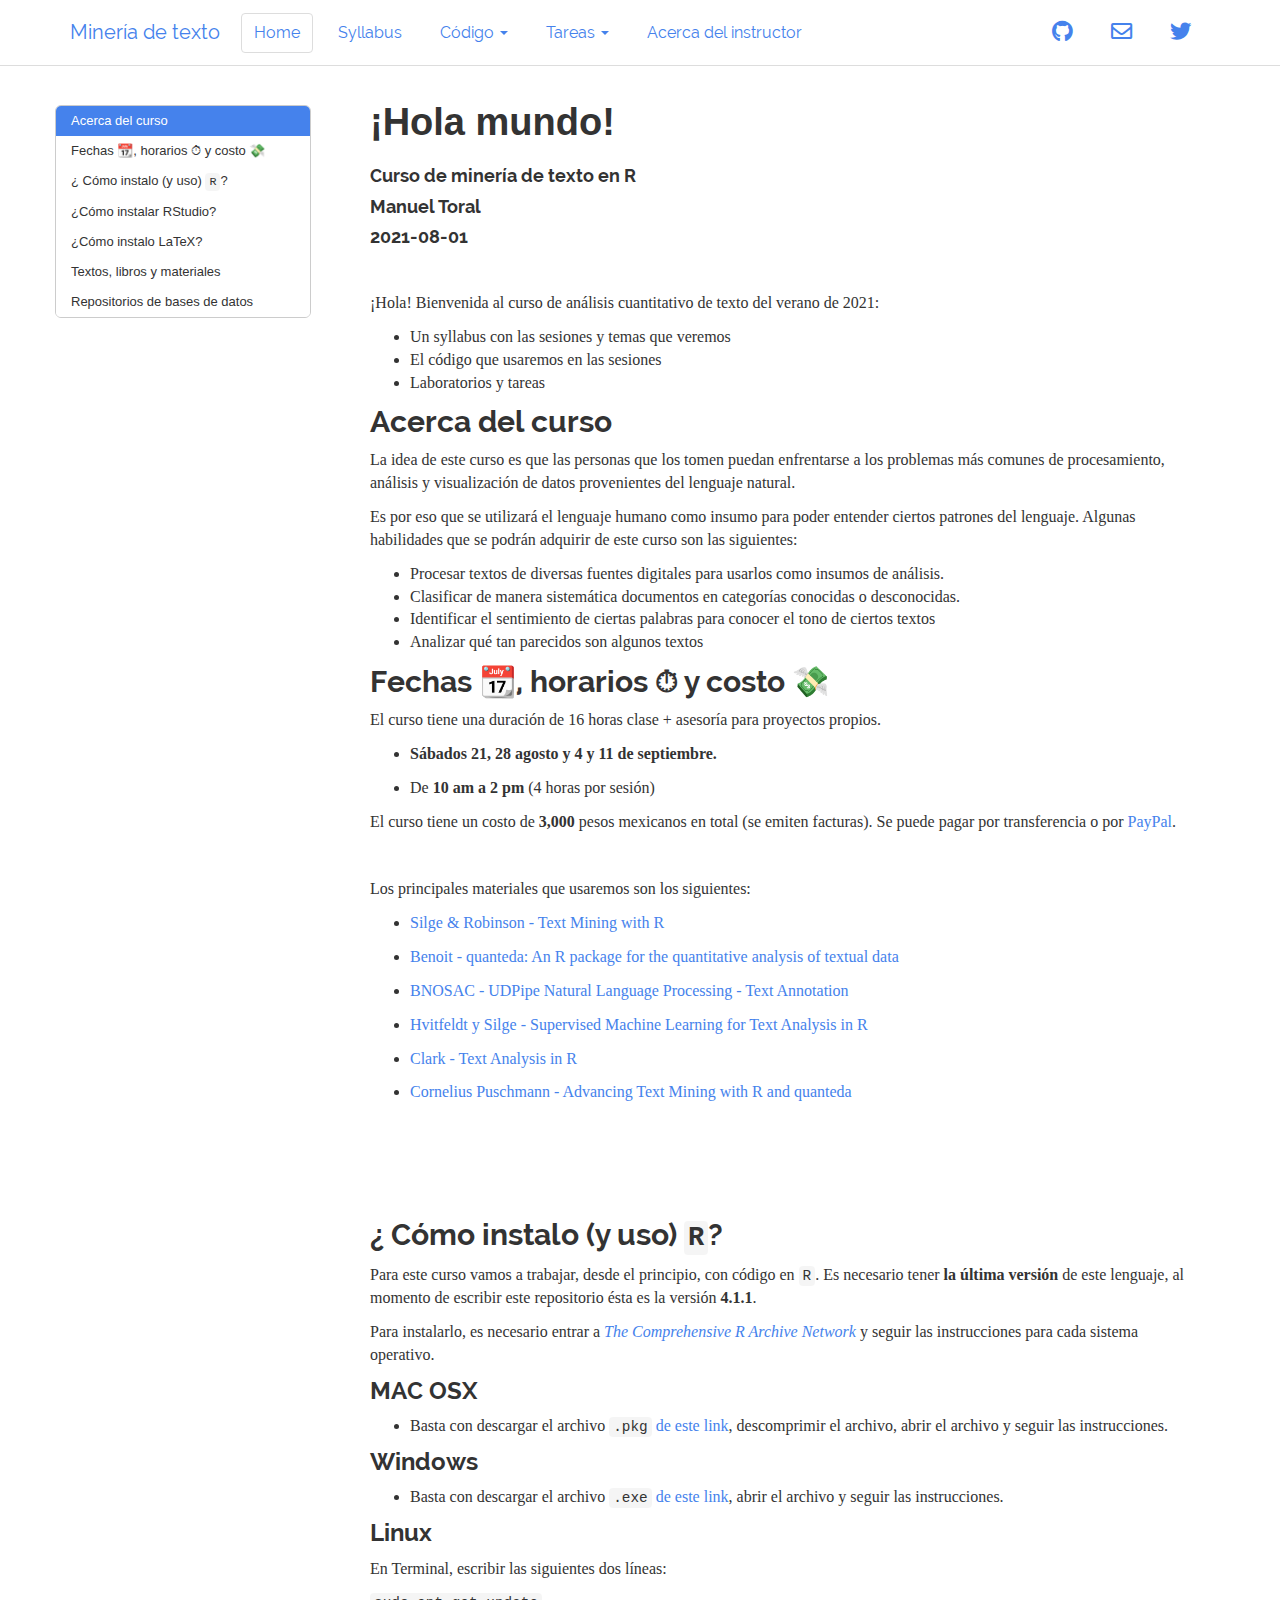
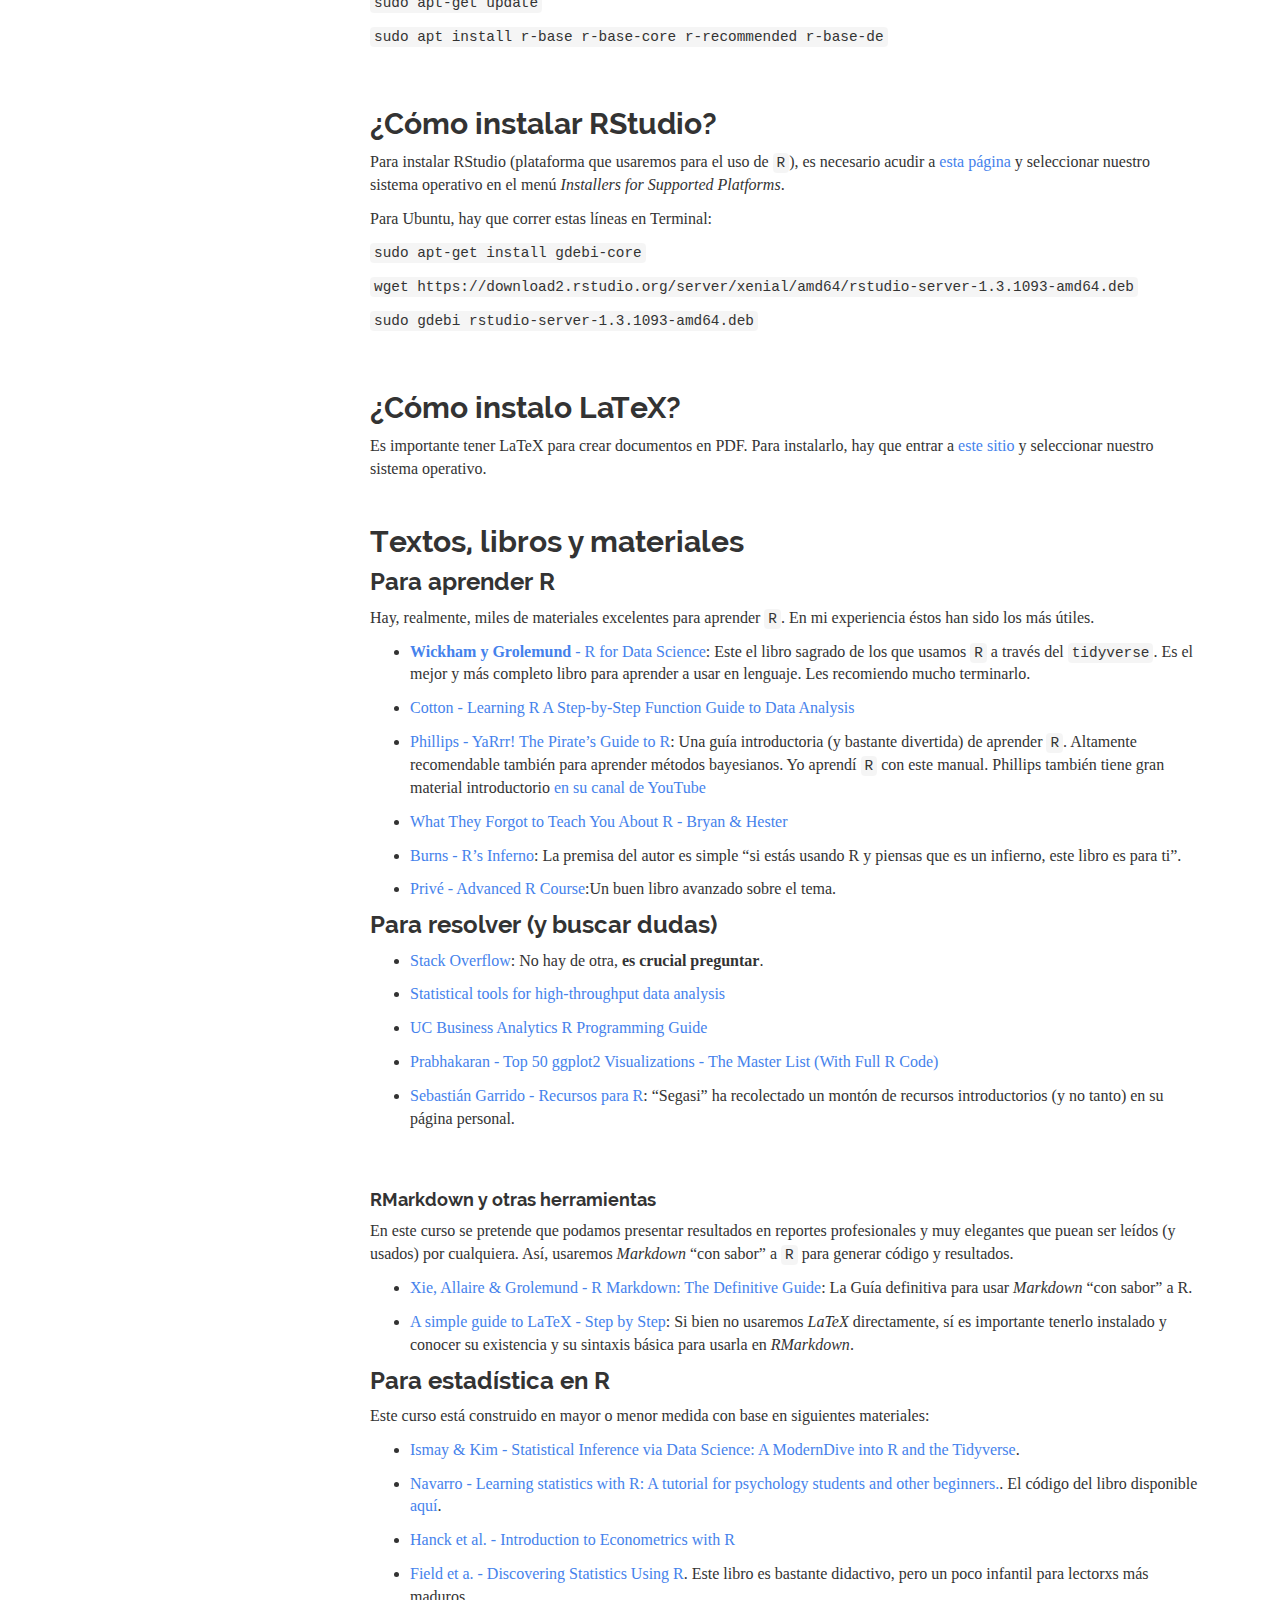
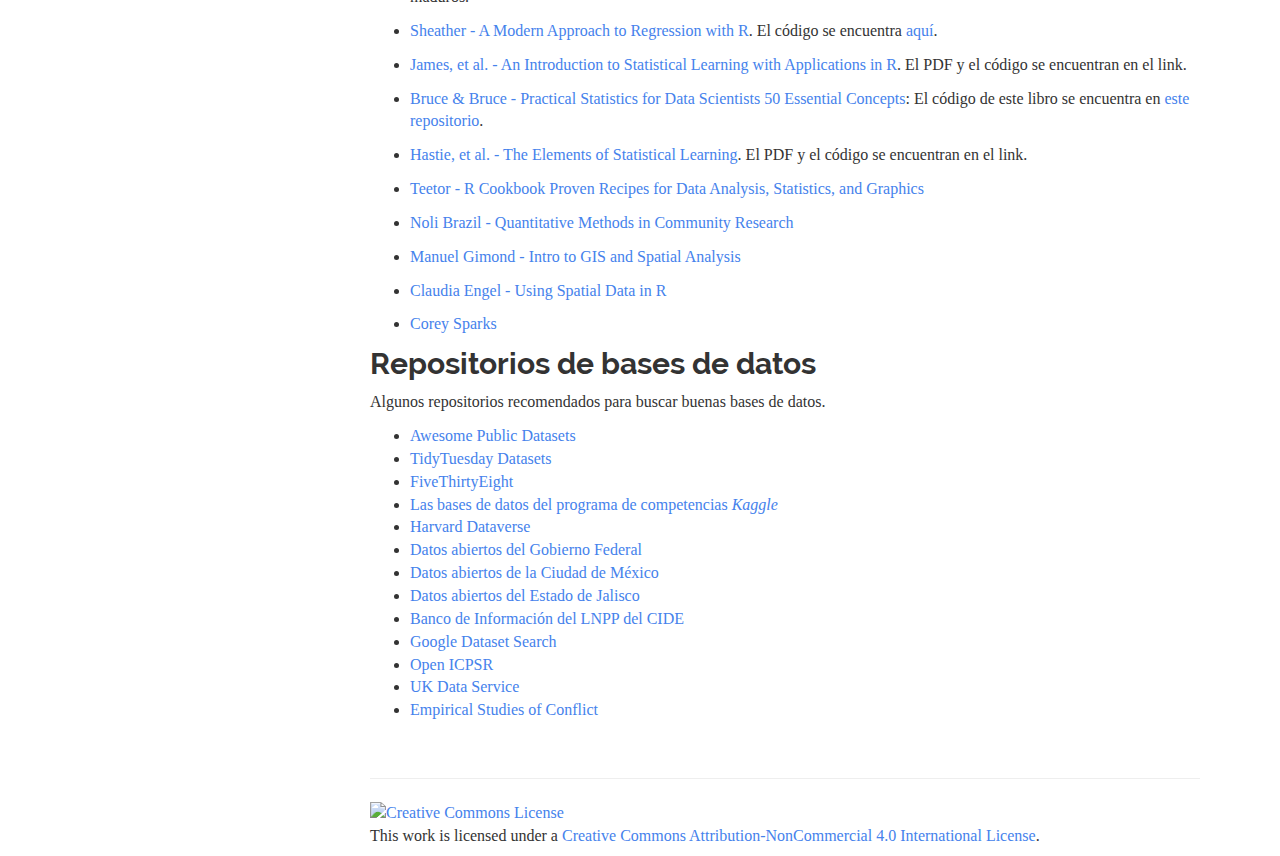
==== commit bfadde41: "version final" ====
--- a/index.html
+++ b/index.html
@@ -446,15 +446,31 @@
 <div id="acerca-del-curso" class="section level2">
 <h2>Acerca del curso</h2>
 <p>La idea de este curso es que las personas que los tomen puedan enfrentarse a los problemas más comunes de procesamiento, análisis y visualización de datos provenientes del lenguaje natural.</p>
-<p>Es por eso que se utilizará el lenguaje humano como insumo para poder entender ciertos patrones del lenguaje. Algunas preguntas que podemos hacernos con este paradigma son las siguientes:</p>
+<p>Es por eso que se utilizará el lenguaje humano como insumo para poder entender ciertos patrones del lenguaje. Algunas habilidades que se podrán adquirir de este curso son las siguientes:</p>
+<ul>
+<li>Procesar textos de diversas fuentes digitales para usarlos como insumos de análisis.</li>
+<li>Clasificar de manera sistemática documentos en categorías conocidas o desconocidas.</li>
+<li>Identificar el sentimiento de ciertas palabras para conocer el tono de ciertos textos</li>
+<li>Analizar qué tan parecidos son algunos textos</li>
+</ul>
+</div>
+<div id="fechas-horarios-y-costo" class="section level2">
+<h2>Fechas 📆, horarios ⏱ y costo 💸</h2>
+<p>El curso tiene una duración de 16 horas clase + asesoría para proyectos propios.</p>
+<ul>
+<li><p><strong>Sábados 21, 28 agosto y 4 y 11 de septiembre.</strong></p></li>
+<li><p>De <strong>10 am a 2 pm</strong> (4 horas por sesión)</p></li>
+</ul>
+<p>El curso tiene un costo de <strong>3,000</strong> pesos mexicanos en total (se emiten facturas). Se puede pagar por transferencia o por <a href="https://www.paypal.com/paypalme/manueltoral">PayPal</a>.</p>
 <p><br></p>
 <p>Los principales materiales que usaremos son los siguientes:</p>
 <ul>
 <li><p><a href="https://www.tidytextmining.com/">Silge &amp; Robinson - Text Mining with R</a></p></li>
 <li><p><a href="https://quanteda.io/index.html">Benoit - quanteda: An R package for the quantitative analysis of textual data</a></p></li>
-<li><p><a href="https://ufal.mff.cuni.cz/people">Instituto de Lingüistica Formal y Aplicada de la Charles University de Chequia</a></p></li>
+<li><p><a href="https://bnosac.github.io/udpipe/docs/doc0.html">BNOSAC - UDPipe Natural Language Processing - Text Annotation</a></p></li>
 <li><p><a href="https://smltar.com/">Hvitfeldt y Silge - Supervised Machine Learning for Text Analysis in R</a></p></li>
 <li><p><a href="https://m-clark.github.io/text-analysis-with-R/intro.html">Clark - Text Analysis in R</a></p></li>
+<li><p><a href="https://www.mzes.uni-mannheim.de/socialsciencedatalab/article/advancing-text-mining/">Cornelius Puschmann - Advancing Text Mining with R and quanteda</a></p></li>
 </ul>
 <p><br> <br> <br> <br></p>
 </div>
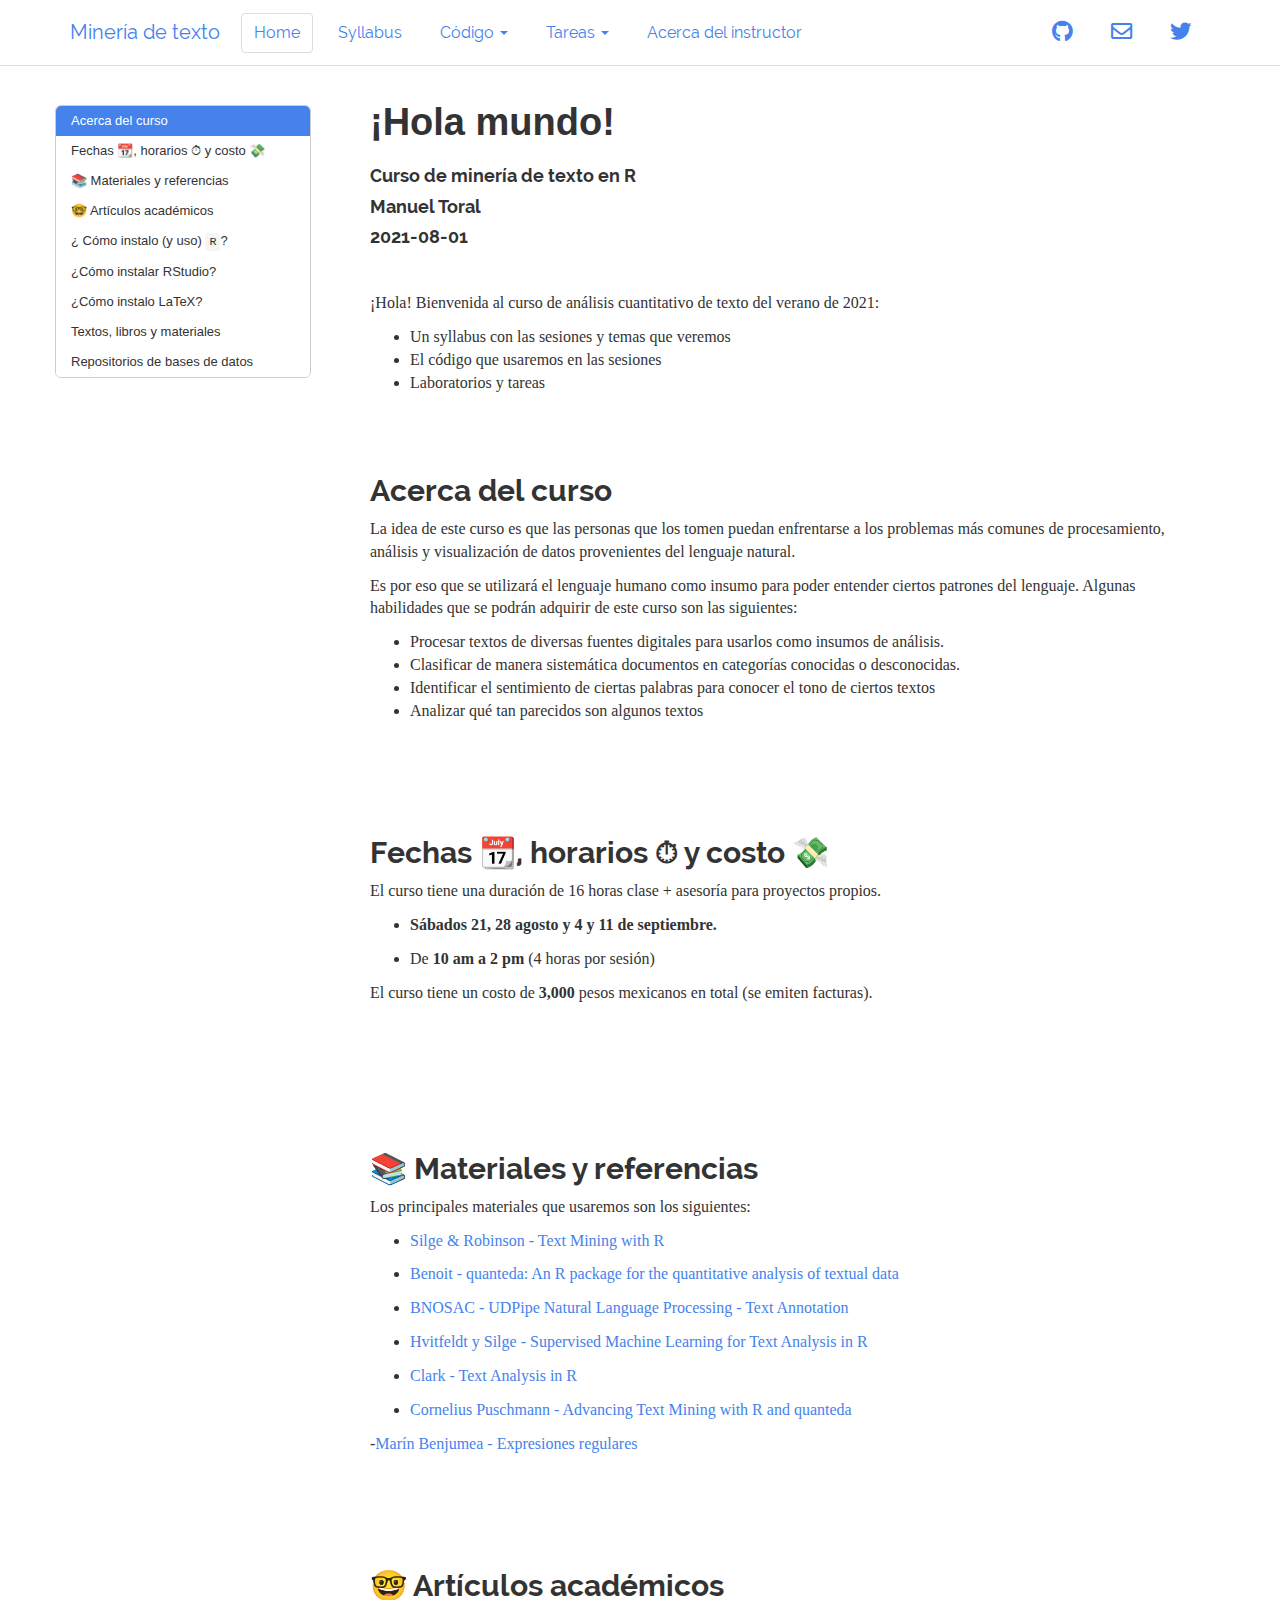
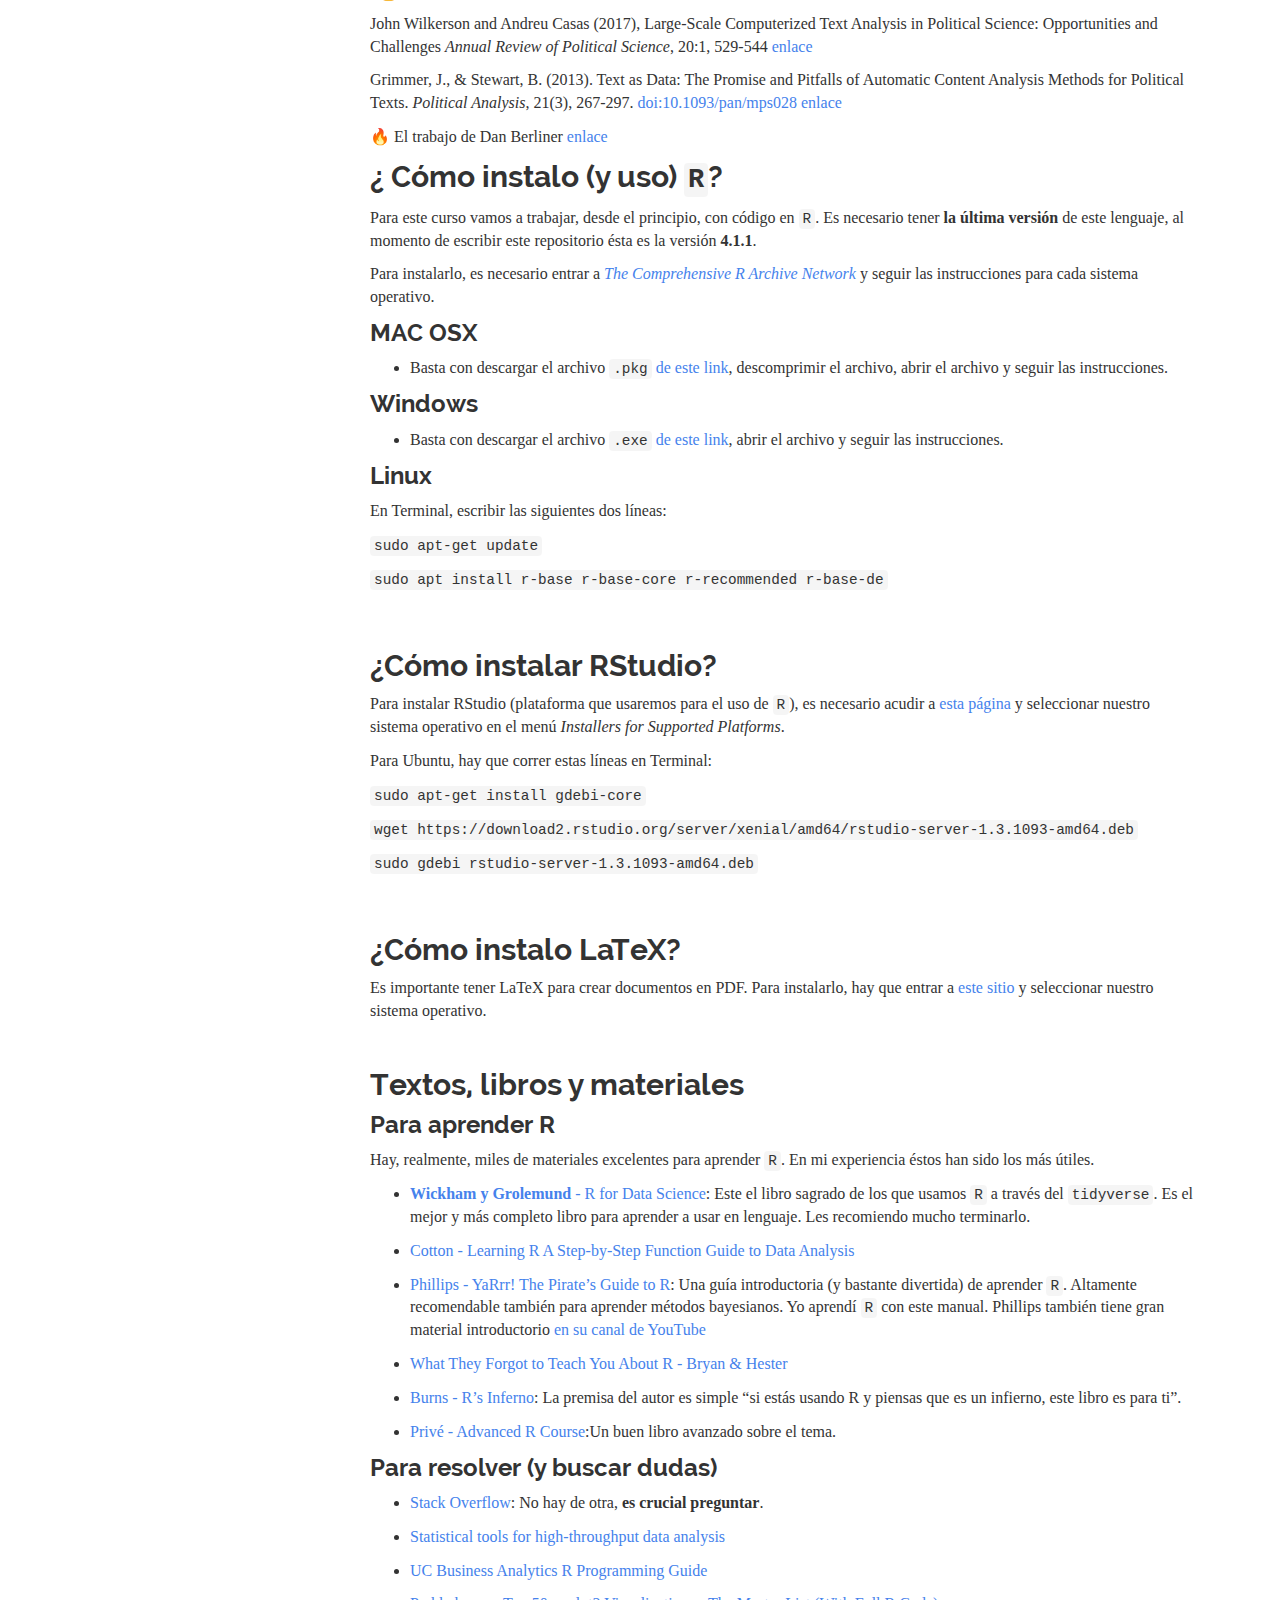
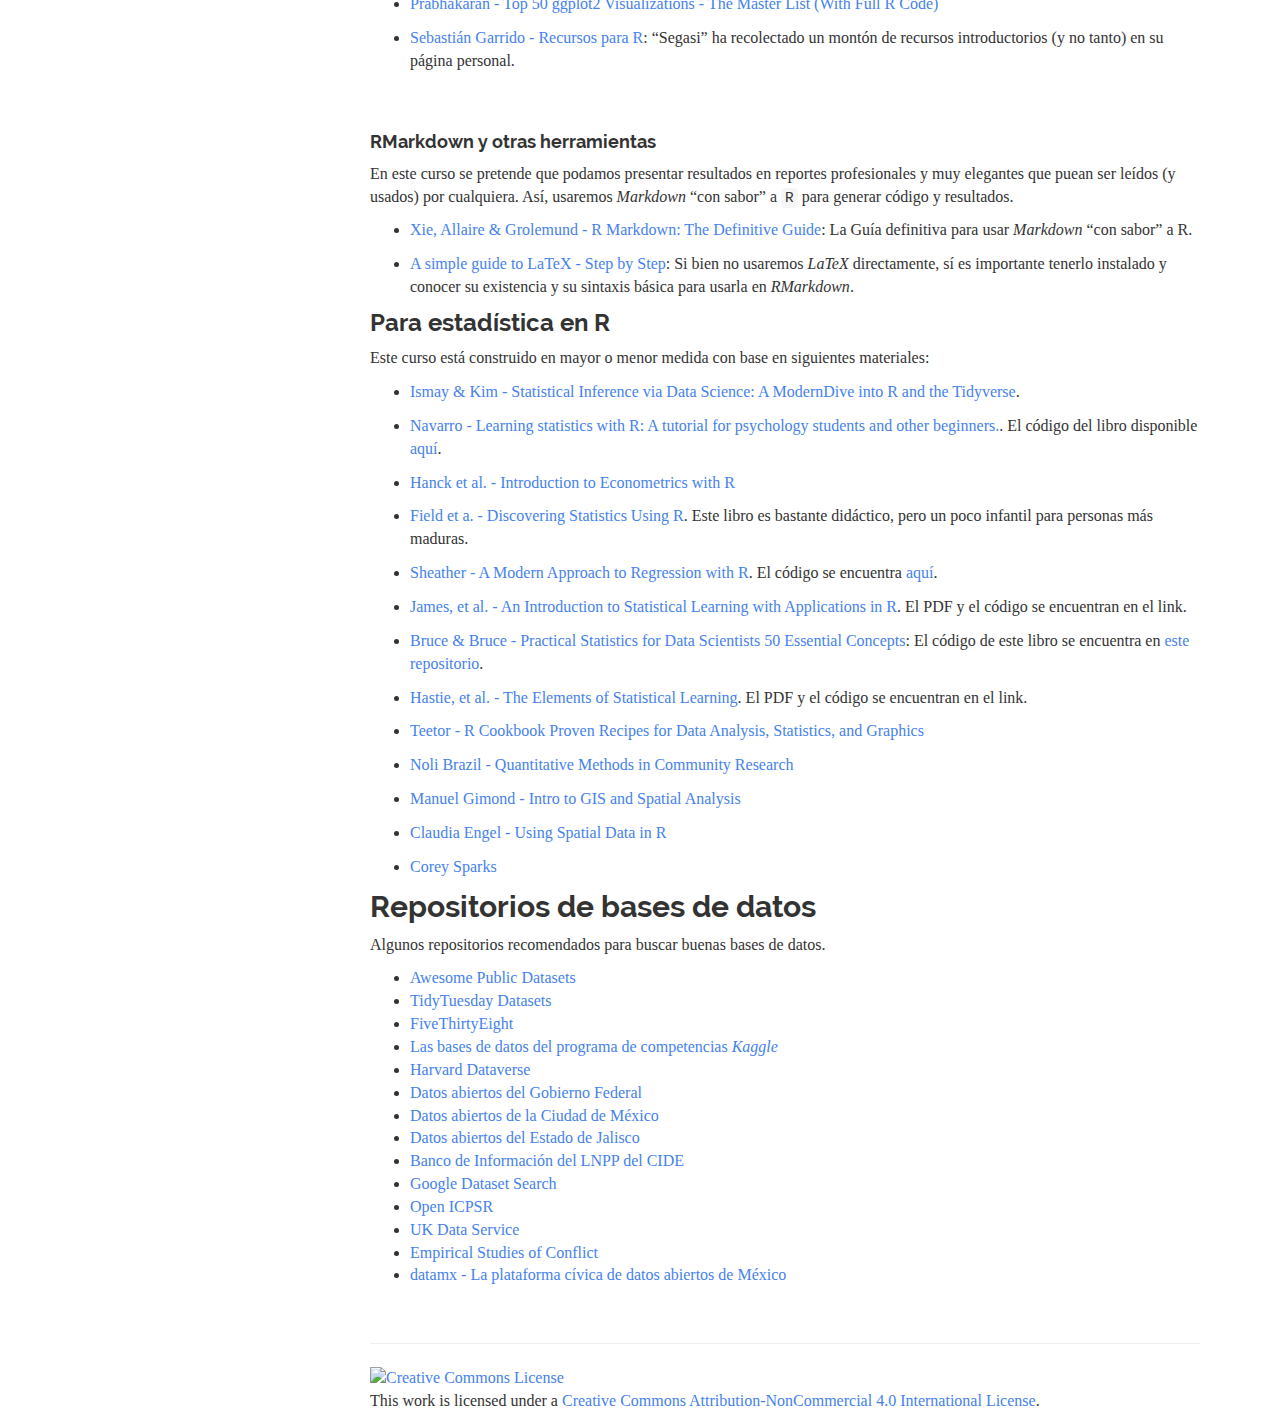
==== commit da5fc5d0: "correcciones menores" ====
--- a/index.html
+++ b/index.html
@@ -337,12 +337,6 @@
     <li>
       <a href="s1.html">Sesión 1</a>
     </li>
-    <li>
-      <a href="s2.html">Sesión 2</a>
-    </li>
-    <li>
-      <a href="s3.html">Sesión 3</a>
-    </li>
   </ul>
 </li>
 <li class="dropdown">
@@ -441,7 +435,7 @@
 <ul>
 <li>Un syllabus con las sesiones y temas que veremos</li>
 <li>El código que usaremos en las sesiones</li>
-<li>Laboratorios y tareas</li>
+<li>Laboratorios y tareas <br> <br> <br> <br></li>
 </ul>
 <div id="acerca-del-curso" class="section level2">
 <h2>Acerca del curso</h2>
@@ -453,6 +447,7 @@
 <li>Identificar el sentimiento de ciertas palabras para conocer el tono de ciertos textos</li>
 <li>Analizar qué tan parecidos son algunos textos</li>
 </ul>
+<p><br> <br> <br> <br></p>
 </div>
 <div id="fechas-horarios-y-costo" class="section level2">
 <h2>Fechas 📆, horarios ⏱ y costo 💸</h2>
@@ -461,8 +456,12 @@
 <li><p><strong>Sábados 21, 28 agosto y 4 y 11 de septiembre.</strong></p></li>
 <li><p>De <strong>10 am a 2 pm</strong> (4 horas por sesión)</p></li>
 </ul>
-<p>El curso tiene un costo de <strong>3,000</strong> pesos mexicanos en total (se emiten facturas). Se puede pagar por transferencia o por <a href="https://www.paypal.com/paypalme/manueltoral">PayPal</a>.</p>
+<p>El curso tiene un costo de <strong>3,000</strong> pesos mexicanos en total (se emiten facturas).</p>
+<p><br> <br> <br> <br></p>
 <p><br></p>
+</div>
+<div id="materiales-y-referencias" class="section level2">
+<h2>📚 Materiales y referencias</h2>
 <p>Los principales materiales que usaremos son los siguientes:</p>
 <ul>
 <li><p><a href="https://www.tidytextmining.com/">Silge &amp; Robinson - Text Mining with R</a></p></li>
@@ -472,7 +471,14 @@
 <li><p><a href="https://m-clark.github.io/text-analysis-with-R/intro.html">Clark - Text Analysis in R</a></p></li>
 <li><p><a href="https://www.mzes.uni-mannheim.de/socialsciencedatalab/article/advancing-text-mining/">Cornelius Puschmann - Advancing Text Mining with R and quanteda</a></p></li>
 </ul>
+<p>-<a href="https://rpubs.com/ydmarinb/429756">Marín Benjumea - Expresiones regulares</a></p>
 <p><br> <br> <br> <br></p>
+</div>
+<div id="artículos-académicos" class="section level2">
+<h2>🤓 Artículos académicos</h2>
+<p>John Wilkerson and Andreu Casas (2017), Large-Scale Computerized Text Analysis in Political Science: Opportunities and Challenges <em>Annual Review of Political Science</em>, 20:1, 529-544 <a href="https://www.annualreviews.org/doi/pdf/10.1146/annurev-polisci-052615-025542">enlace</a></p>
+<p>Grimmer, J., &amp; Stewart, B. (2013). Text as Data: The Promise and Pitfalls of Automatic Content Analysis Methods for Political Texts. <em>Political Analysis</em>, 21(3), 267-297. <a href="doi:10.1093/pan/mps028" class="uri">doi:10.1093/pan/mps028</a> <a href="https://www.cambridge.org/core/services/aop-cambridge-core/content/view/F7AAC8B2909441603FEB25C156448F20/S1047198700013401a.pdf/text-as-data-the-promise-and-pitfalls-of-automatic-content-analysis-methods-for-political-texts.pdf">enlace</a></p>
+<p>🔥 El trabajo de Dan Berliner <a href="http://www.danielberliner.com/research.html">enlace</a></p>
 </div>
 <div id="cómo-instalo-y-uso-r" class="section level2">
 <h2>¿ Cómo instalo (y uso) <code>R</code>?</h2>
@@ -561,7 +567,7 @@
 <li><p><a href="https://moderndive.netlify.com/index.html">Ismay &amp; Kim - Statistical Inference via Data Science: A ModernDive into R and the Tidyverse</a>.</p></li>
 <li><p><a href="https://learningstatisticswithr.com/book/">Navarro - Learning statistics with R: A tutorial for psychology students and other beginners.</a>. El código del libro disponible <a href="https://learningstatisticswithr.com/">aquí</a>.</p></li>
 <li><p><a href="https://www.econometrics-with-r.org/1-introduction.html">Hanck et al. - Introduction to Econometrics with R</a></p></li>
-<li><p><a href="https://uk.sagepub.com/en-gb/eur/discovering-statistics-using-r/book236067">Field et a. - Discovering Statistics Using R</a>. Este libro es bastante didactivo, pero un poco infantil para lectorxs más maduros.</p></li>
+<li><p><a href="https://uk.sagepub.com/en-gb/eur/discovering-statistics-using-r/book236067">Field et a. - Discovering Statistics Using R</a>. Este libro es bastante didáctico, pero un poco infantil para personas más maduras.</p></li>
 <li><p><a href="https://www.springer.com/la/book/9780387096070">Sheather - A Modern Approach to Regression with R</a>. El código se encuentra <a href="https://www.stat.tamu.edu/~sheather/book/">aquí</a>.</p></li>
 <li><p><a href="https://www-bcf.usc.edu/~gareth/ISL/">James, et al. - An Introduction to Statistical Learning with Applications in R</a>. El PDF y el código se encuentran en el link.</p></li>
 <li><p><a href="http://shop.oreilly.com/product/0636920048992.do">Bruce &amp; Bruce - Practical Statistics for Data Scientists 50 Essential Concepts</a>: El código de este libro se encuentra en <a href="https://github.com/andrewgbruce/statistics-for-data-scientists/tree/master/src">este repositorio</a>.</p></li>
@@ -591,6 +597,7 @@
 <li><a href="https://www.openicpsr.org/openicpsr/">Open ICPSR</a></li>
 <li><a href="http://reshare.ukdataservice.ac.uk/">UK Data Service</a></li>
 <li><a href="https://esoc.princeton.edu/">Empirical Studies of Conflict</a></li>
+<li><a href="http://datamx.io/">datamx - La plataforma cívica de datos abiertos de México</a></li>
 </ul>
 <p><br></p>
 <hr />
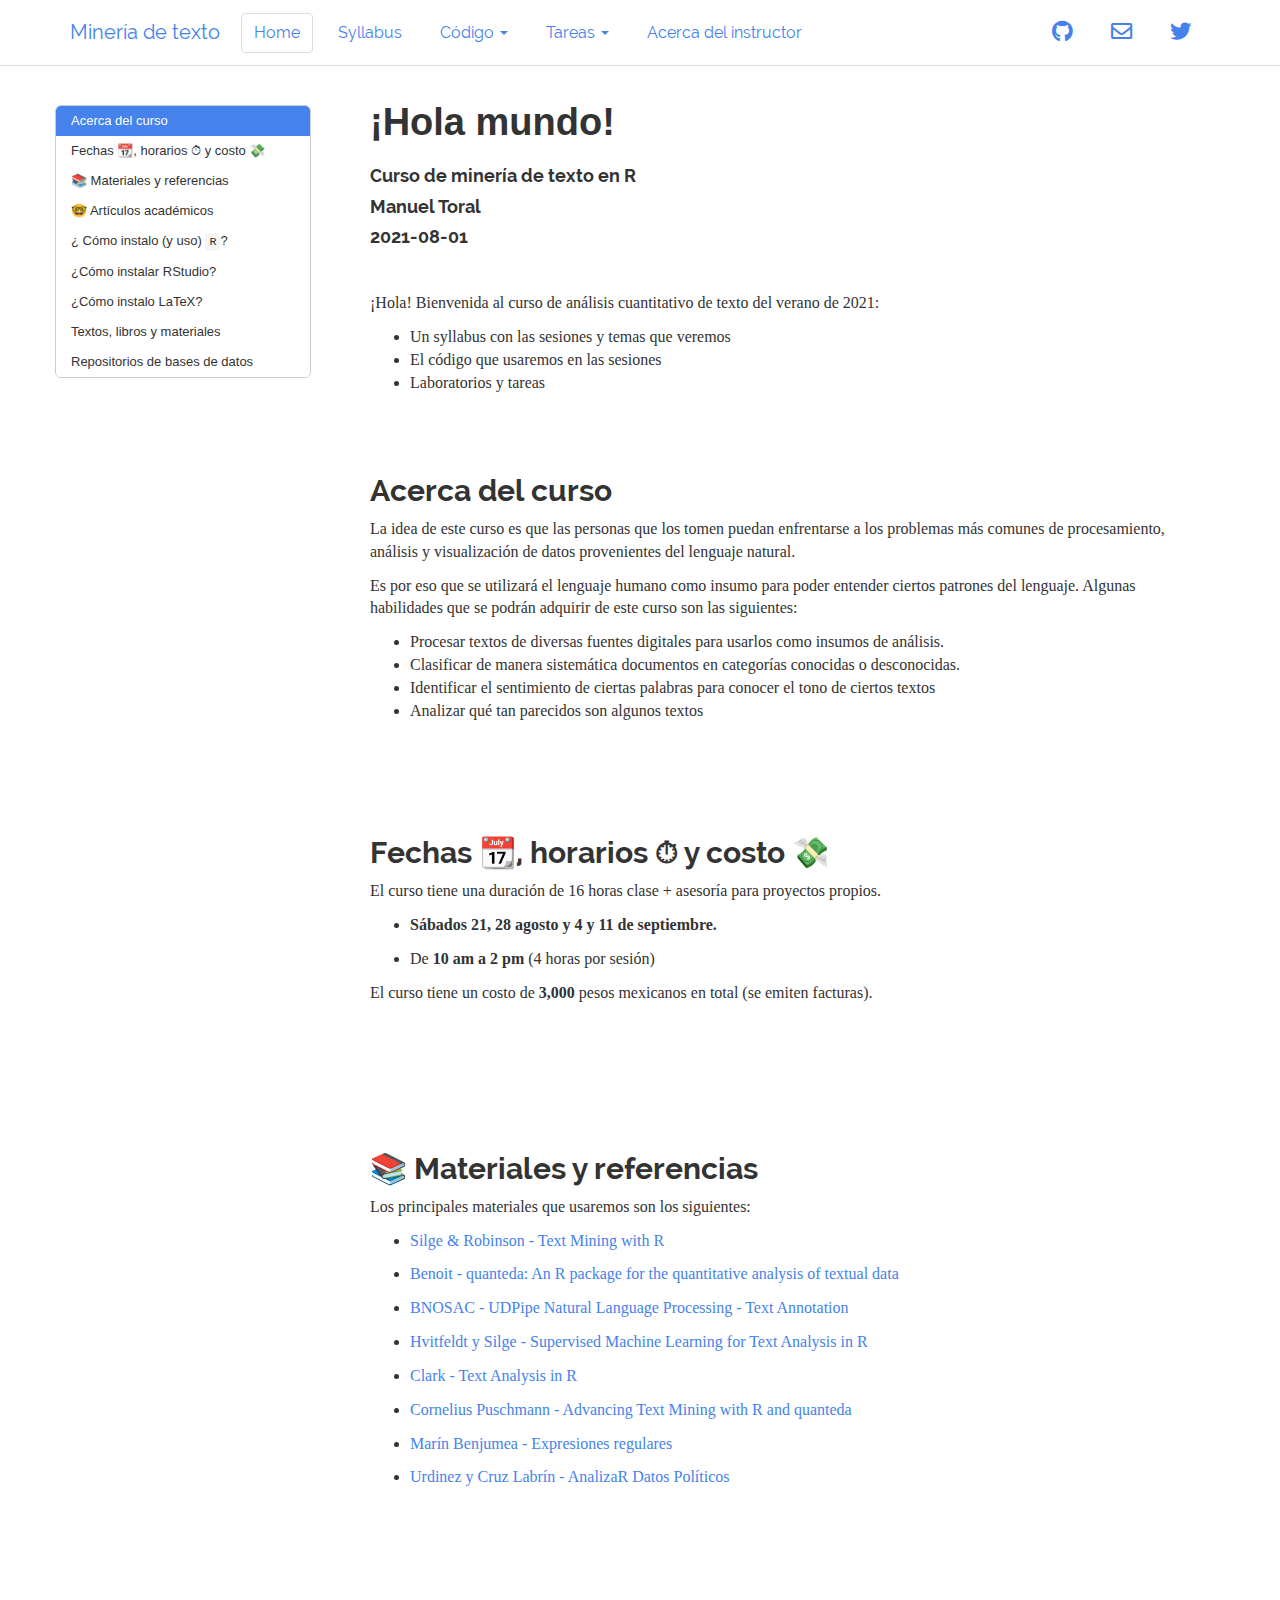
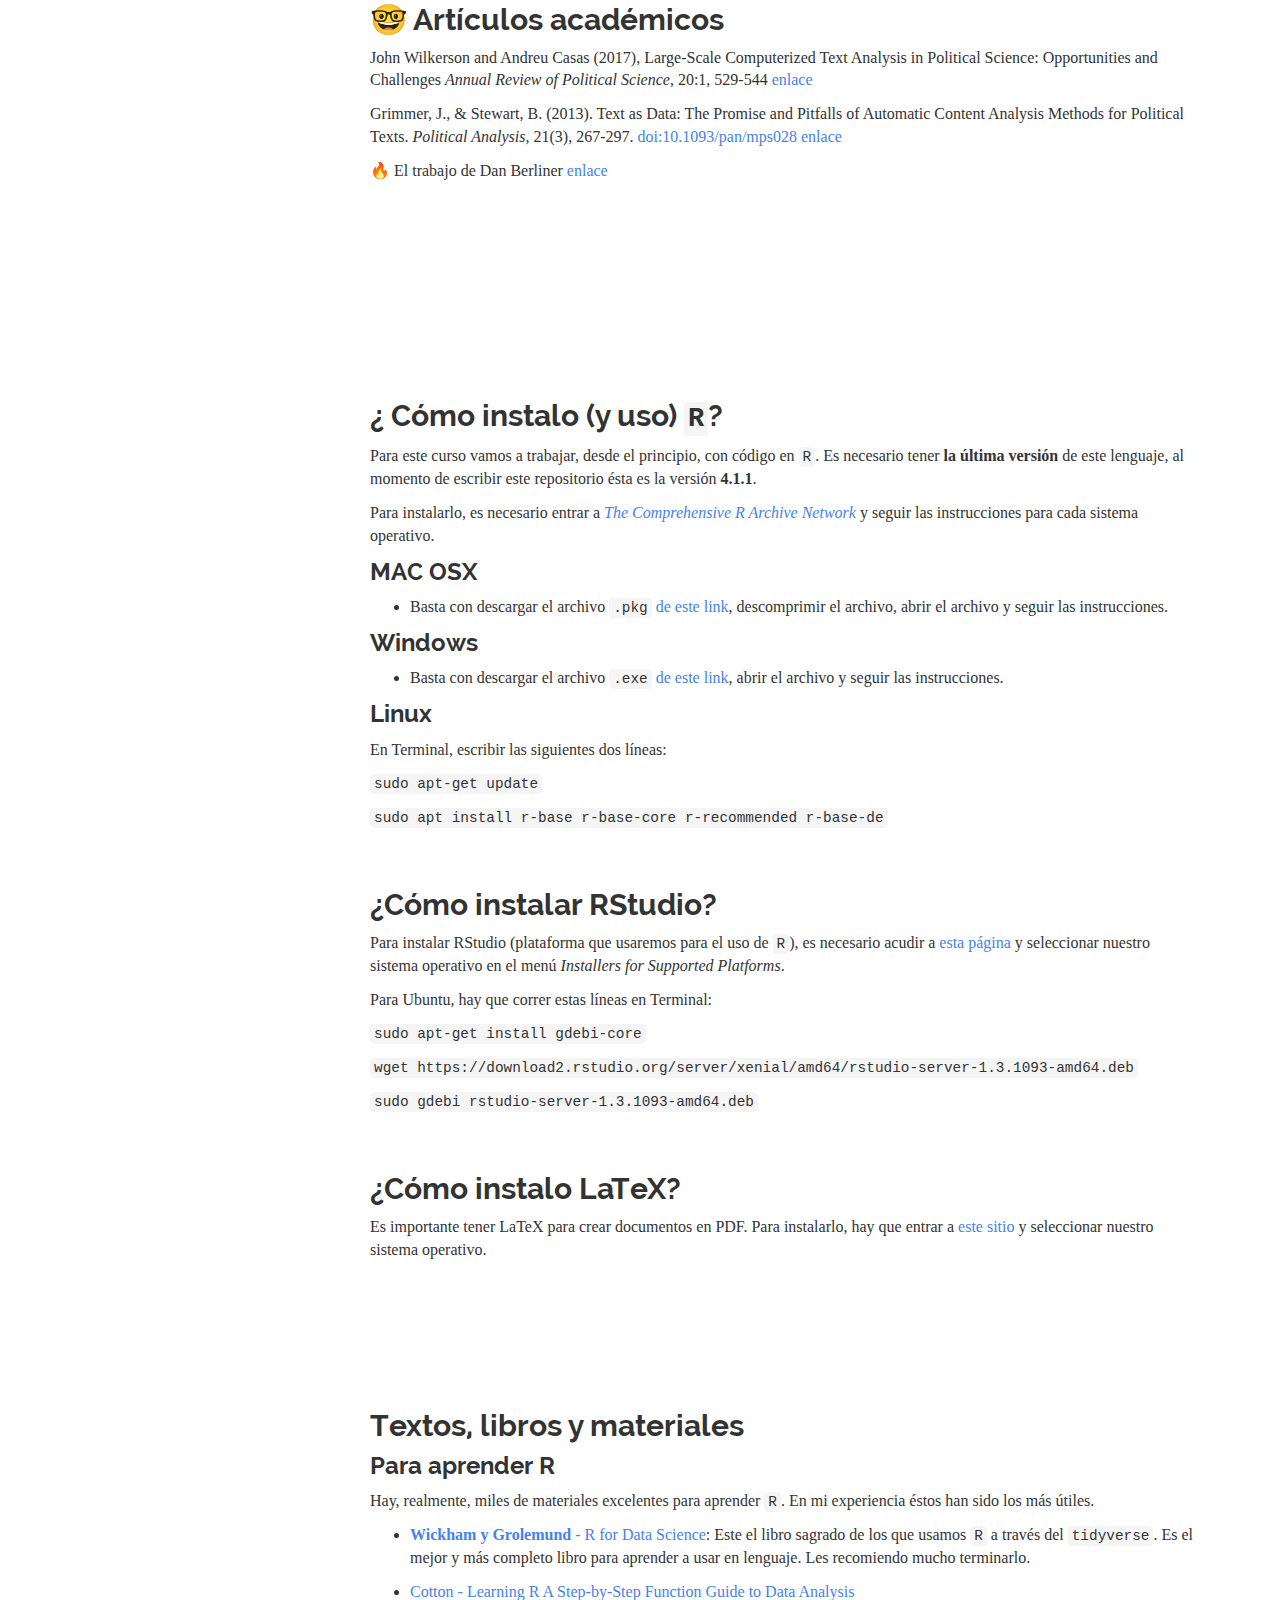
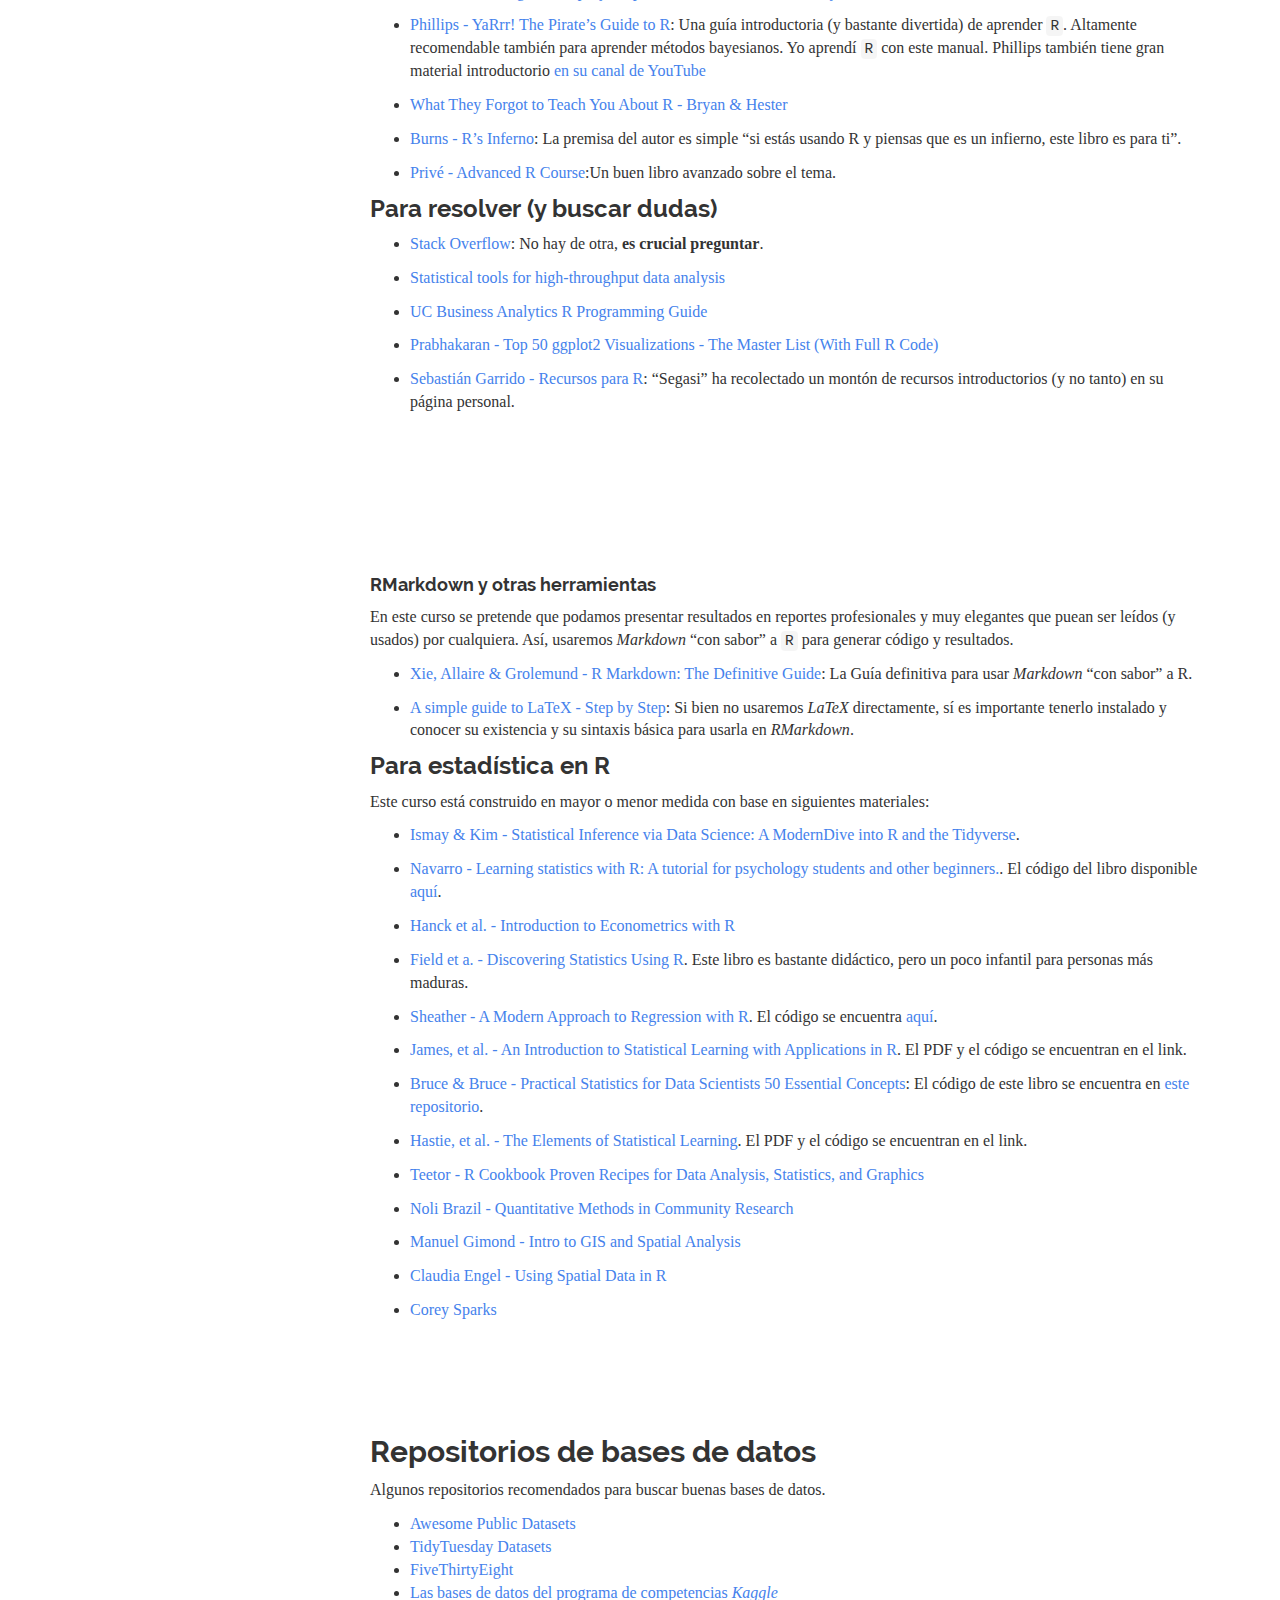
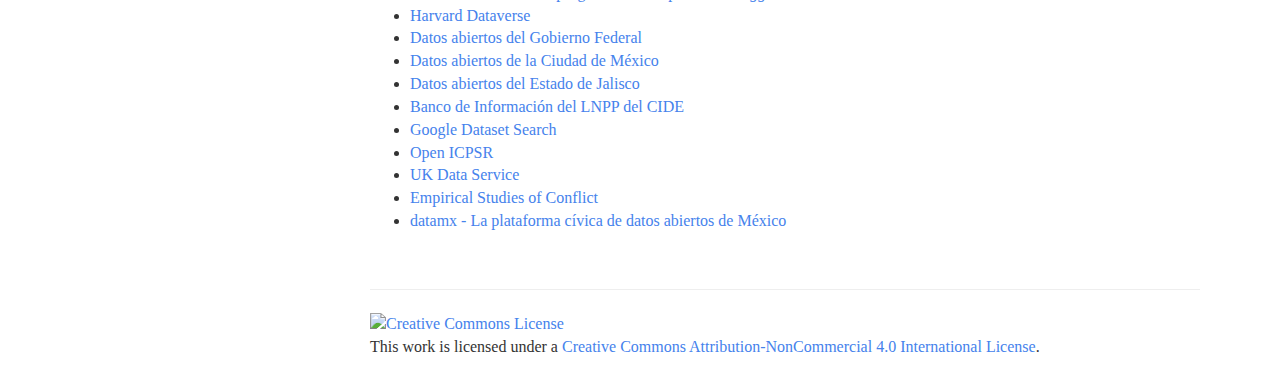
==== commit 7058a0d3: "correcciones menores" ====
--- a/index.html
+++ b/index.html
@@ -470,8 +470,9 @@
 <li><p><a href="https://smltar.com/">Hvitfeldt y Silge - Supervised Machine Learning for Text Analysis in R</a></p></li>
 <li><p><a href="https://m-clark.github.io/text-analysis-with-R/intro.html">Clark - Text Analysis in R</a></p></li>
 <li><p><a href="https://www.mzes.uni-mannheim.de/socialsciencedatalab/article/advancing-text-mining/">Cornelius Puschmann - Advancing Text Mining with R and quanteda</a></p></li>
-</ul>
-<p>-<a href="https://rpubs.com/ydmarinb/429756">Marín Benjumea - Expresiones regulares</a></p>
+<li><p><a href="https://rpubs.com/ydmarinb/429756">Marín Benjumea - Expresiones regulares</a></p></li>
+<li><p><a href="https://arcruz0.github.io/libroadp/index.html">Urdinez y Cruz Labrín - AnalizaR Datos Políticos</a></p></li>
+</ul>
 <p><br> <br> <br> <br></p>
 </div>
 <div id="artículos-académicos" class="section level2">
@@ -479,6 +480,8 @@
 <p>John Wilkerson and Andreu Casas (2017), Large-Scale Computerized Text Analysis in Political Science: Opportunities and Challenges <em>Annual Review of Political Science</em>, 20:1, 529-544 <a href="https://www.annualreviews.org/doi/pdf/10.1146/annurev-polisci-052615-025542">enlace</a></p>
 <p>Grimmer, J., &amp; Stewart, B. (2013). Text as Data: The Promise and Pitfalls of Automatic Content Analysis Methods for Political Texts. <em>Political Analysis</em>, 21(3), 267-297. <a href="doi:10.1093/pan/mps028" class="uri">doi:10.1093/pan/mps028</a> <a href="https://www.cambridge.org/core/services/aop-cambridge-core/content/view/F7AAC8B2909441603FEB25C156448F20/S1047198700013401a.pdf/text-as-data-the-promise-and-pitfalls-of-automatic-content-analysis-methods-for-political-texts.pdf">enlace</a></p>
 <p>🔥 El trabajo de Dan Berliner <a href="http://www.danielberliner.com/research.html">enlace</a></p>
+<p><br> <br> <br> <br></p>
+<p><br> <br> <br> <br></p>
 </div>
 <div id="cómo-instalo-y-uso-r" class="section level2">
 <h2>¿ Cómo instalo (y uso) <code>R</code>?</h2>
@@ -523,6 +526,7 @@
 <h2>¿Cómo instalo LaTeX?</h2>
 <p>Es importante tener LaTeX para crear documentos en PDF. Para instalarlo, hay que entrar a <a href="https://www.latex-project.org/get/">este sitio</a> y seleccionar nuestro sistema operativo.</p>
 <p><br></p>
+<p><br> <br> <br> <br></p>
 </div>
 <div id="textos-libros-y-materiales" class="section level2">
 <h2>Textos, libros y materiales</h2>
@@ -551,6 +555,7 @@
 
 </div>
 <p><br></p>
+<p><br> <br> <br> <br></p>
 <div id="rmarkdown-y-otras-herramientas" class="section level4">
 <h4>RMarkdown y otras herramientas</h4>
 <p>En este curso se pretende que podamos presentar resultados en reportes profesionales y muy elegantes que puean ser leídos (y usados) por cualquiera. Así, usaremos <em>Markdown</em> “con sabor” a <code>R</code> para generar código y resultados.</p>
@@ -578,6 +583,7 @@
 <li><p><a href="https://cengel.github.io/R-spatial/">Claudia Engel - Using Spatial Data in R</a></p></li>
 <li><p><a href="https://rpubs.com/corey_sparks">Corey Sparks</a></p></li>
 </ul>
+<p><br> <br> <br> <br></p>
 </div>
 </div>
 <div id="repositorios-de-bases-de-datos" class="section level2">
